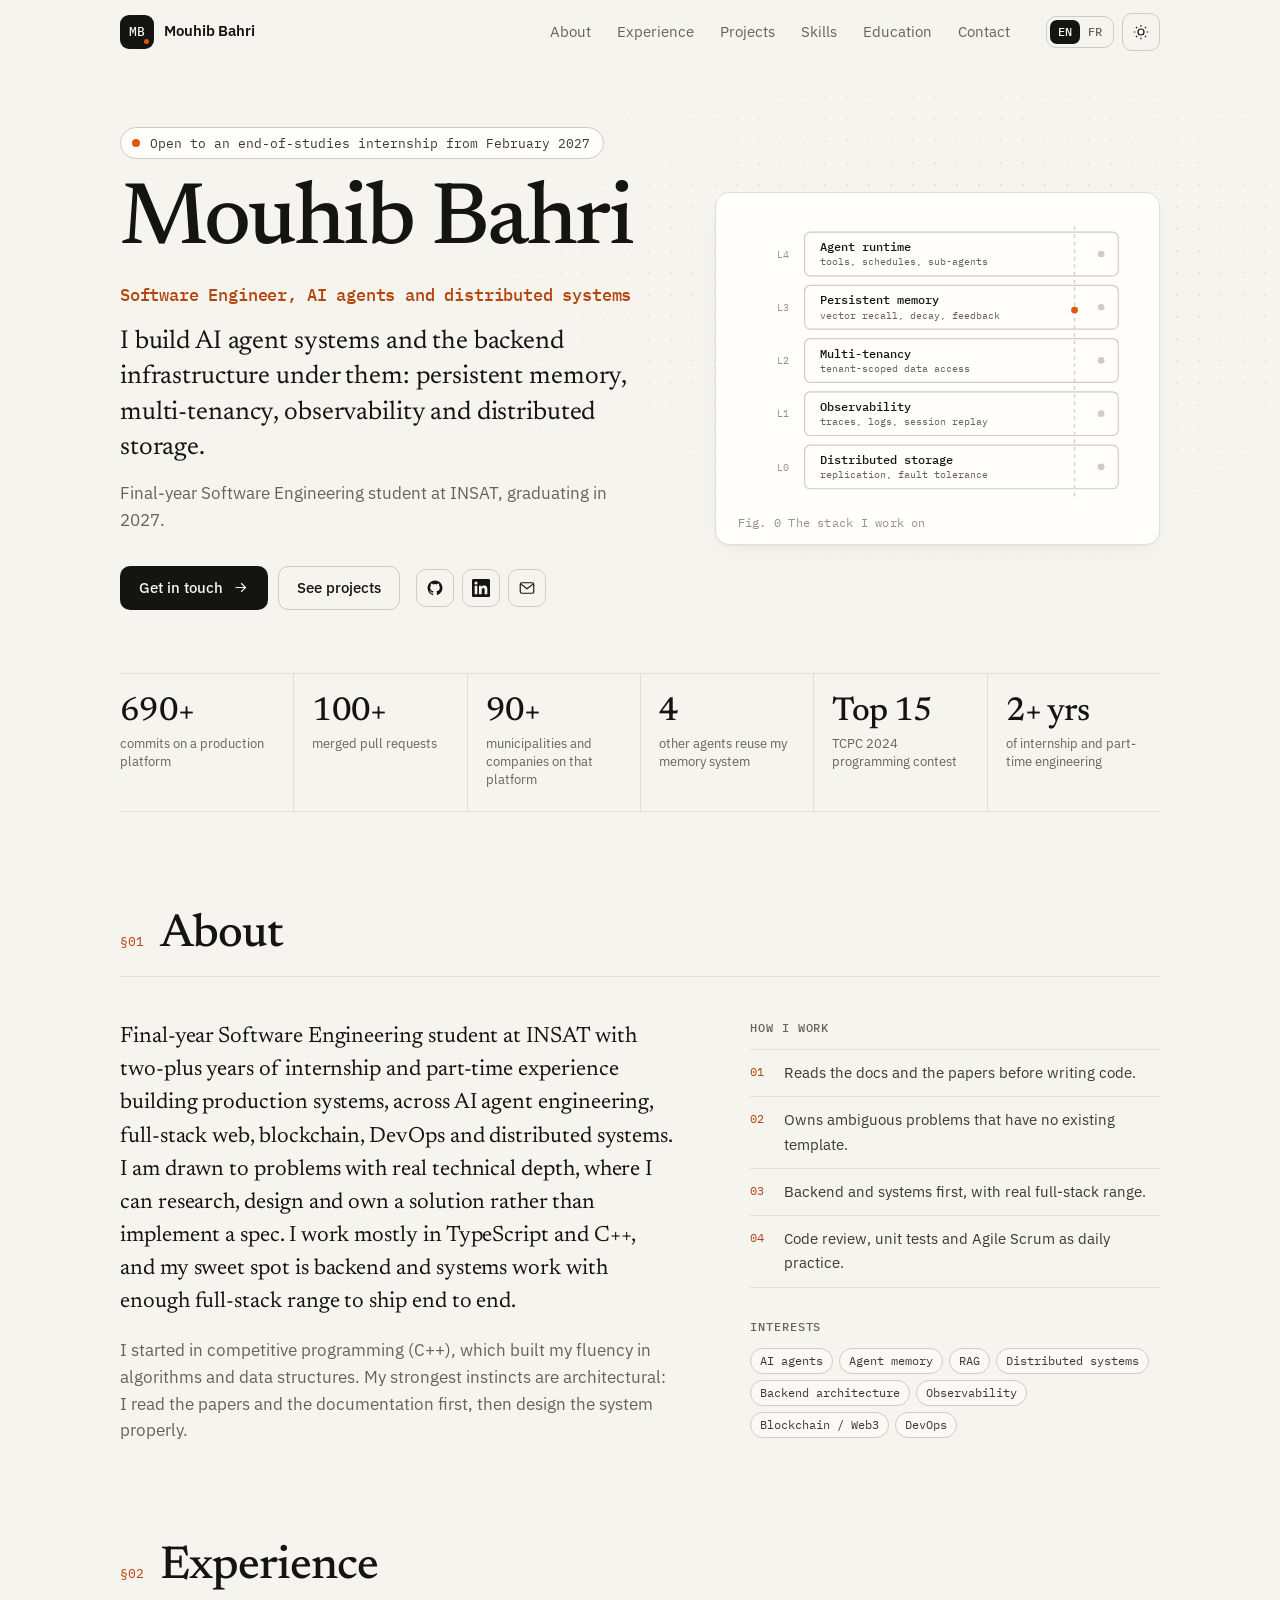
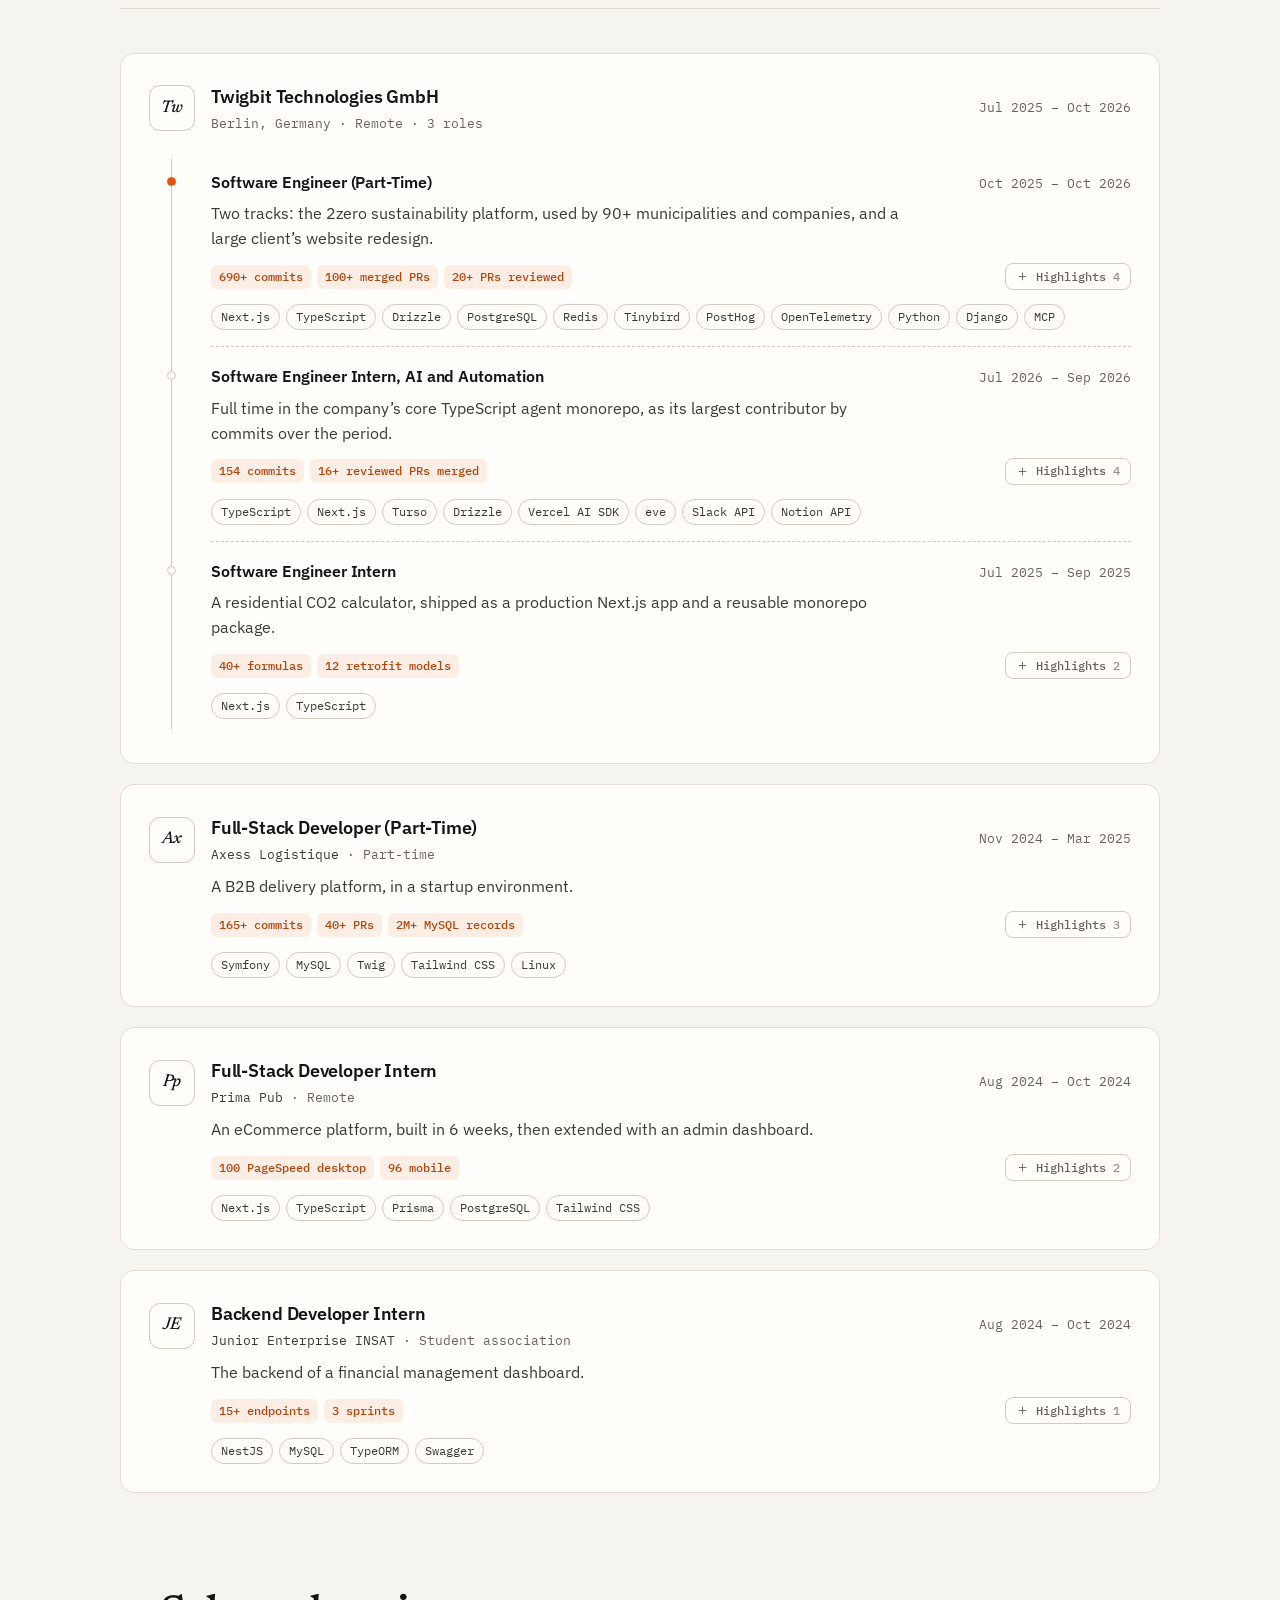
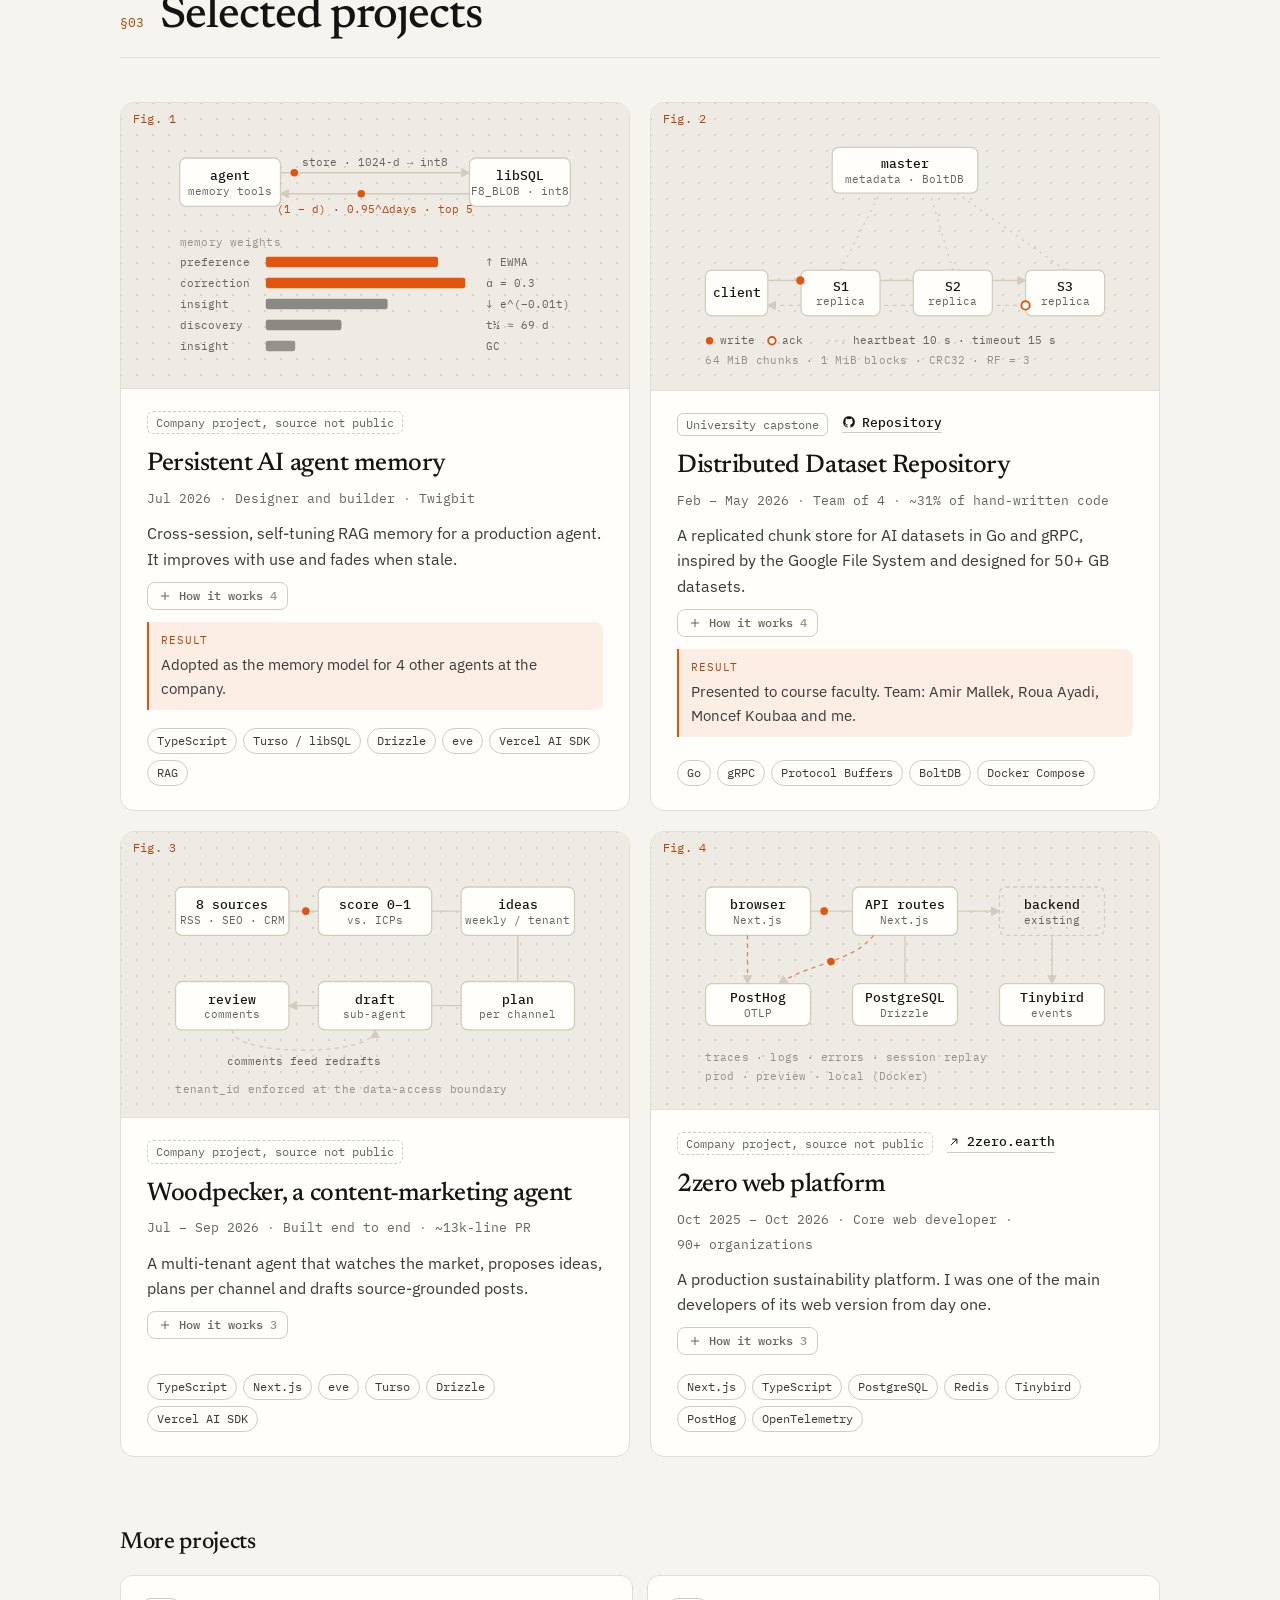
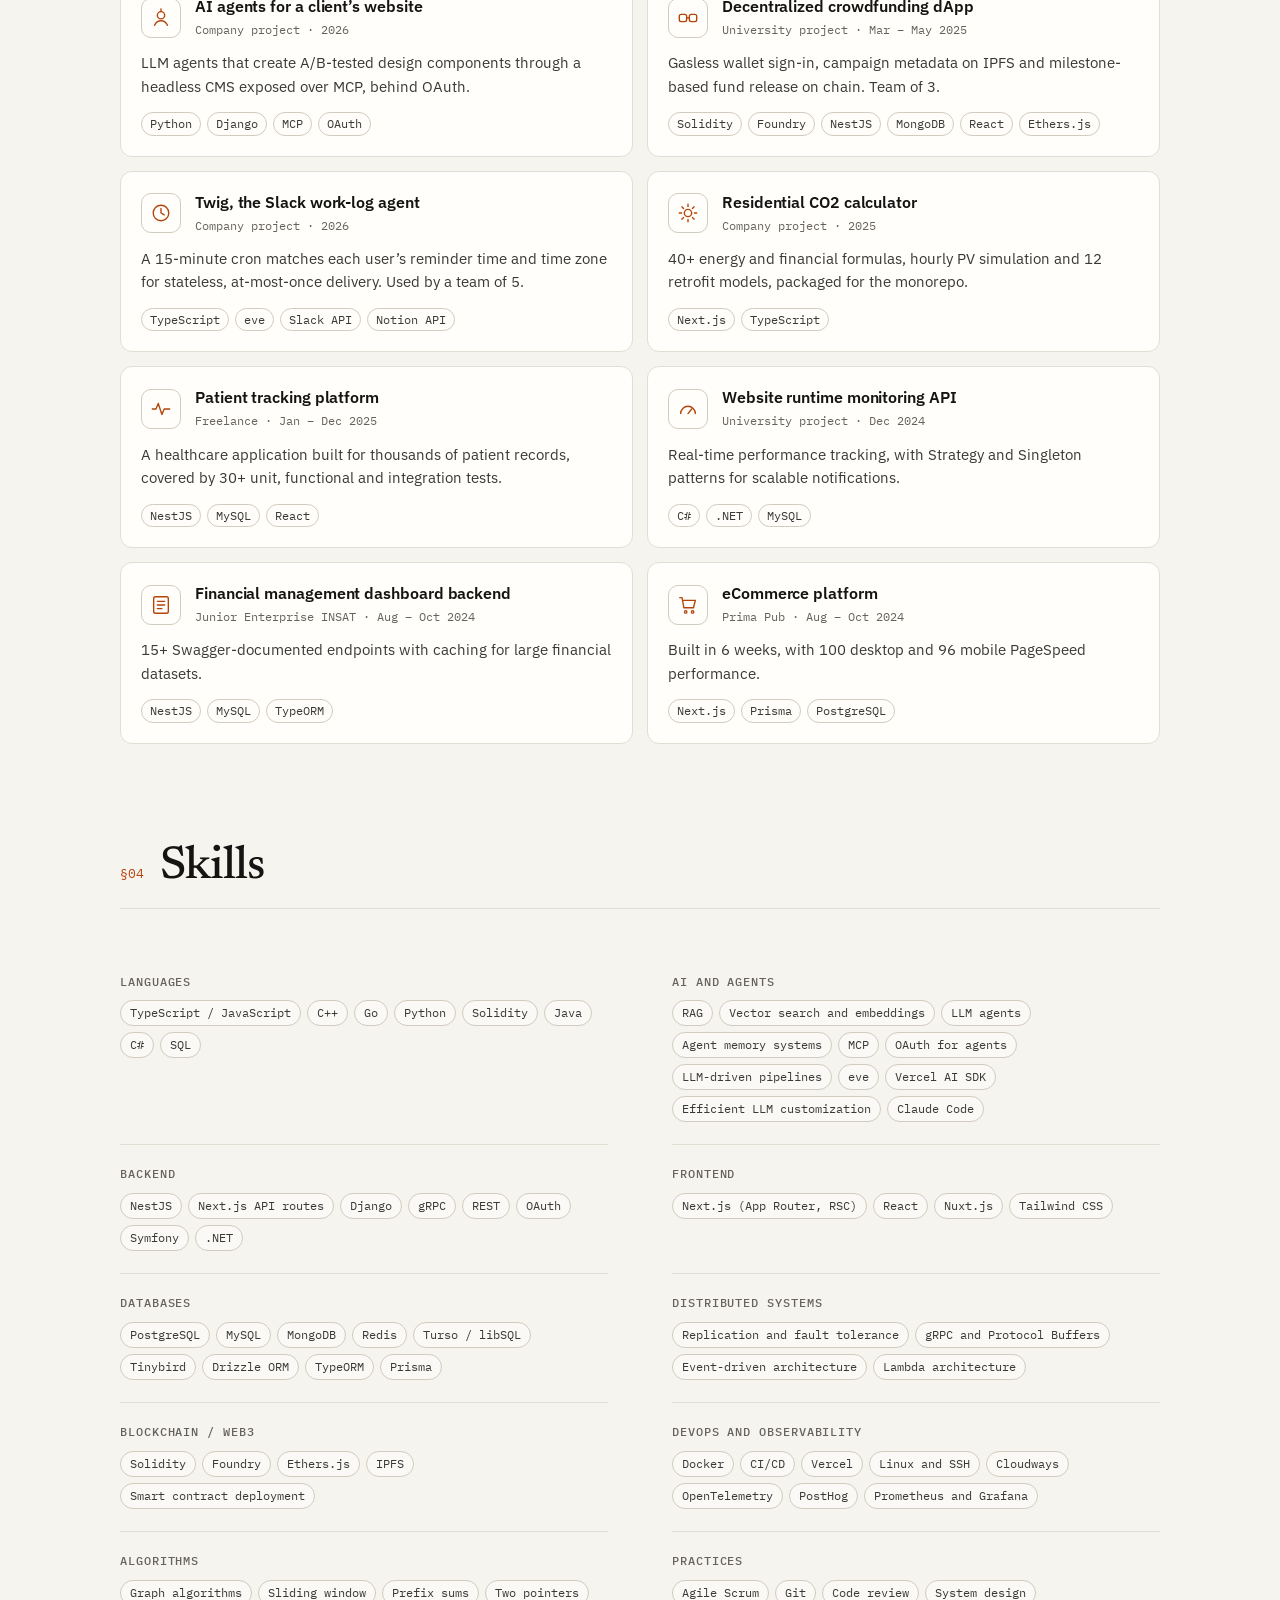
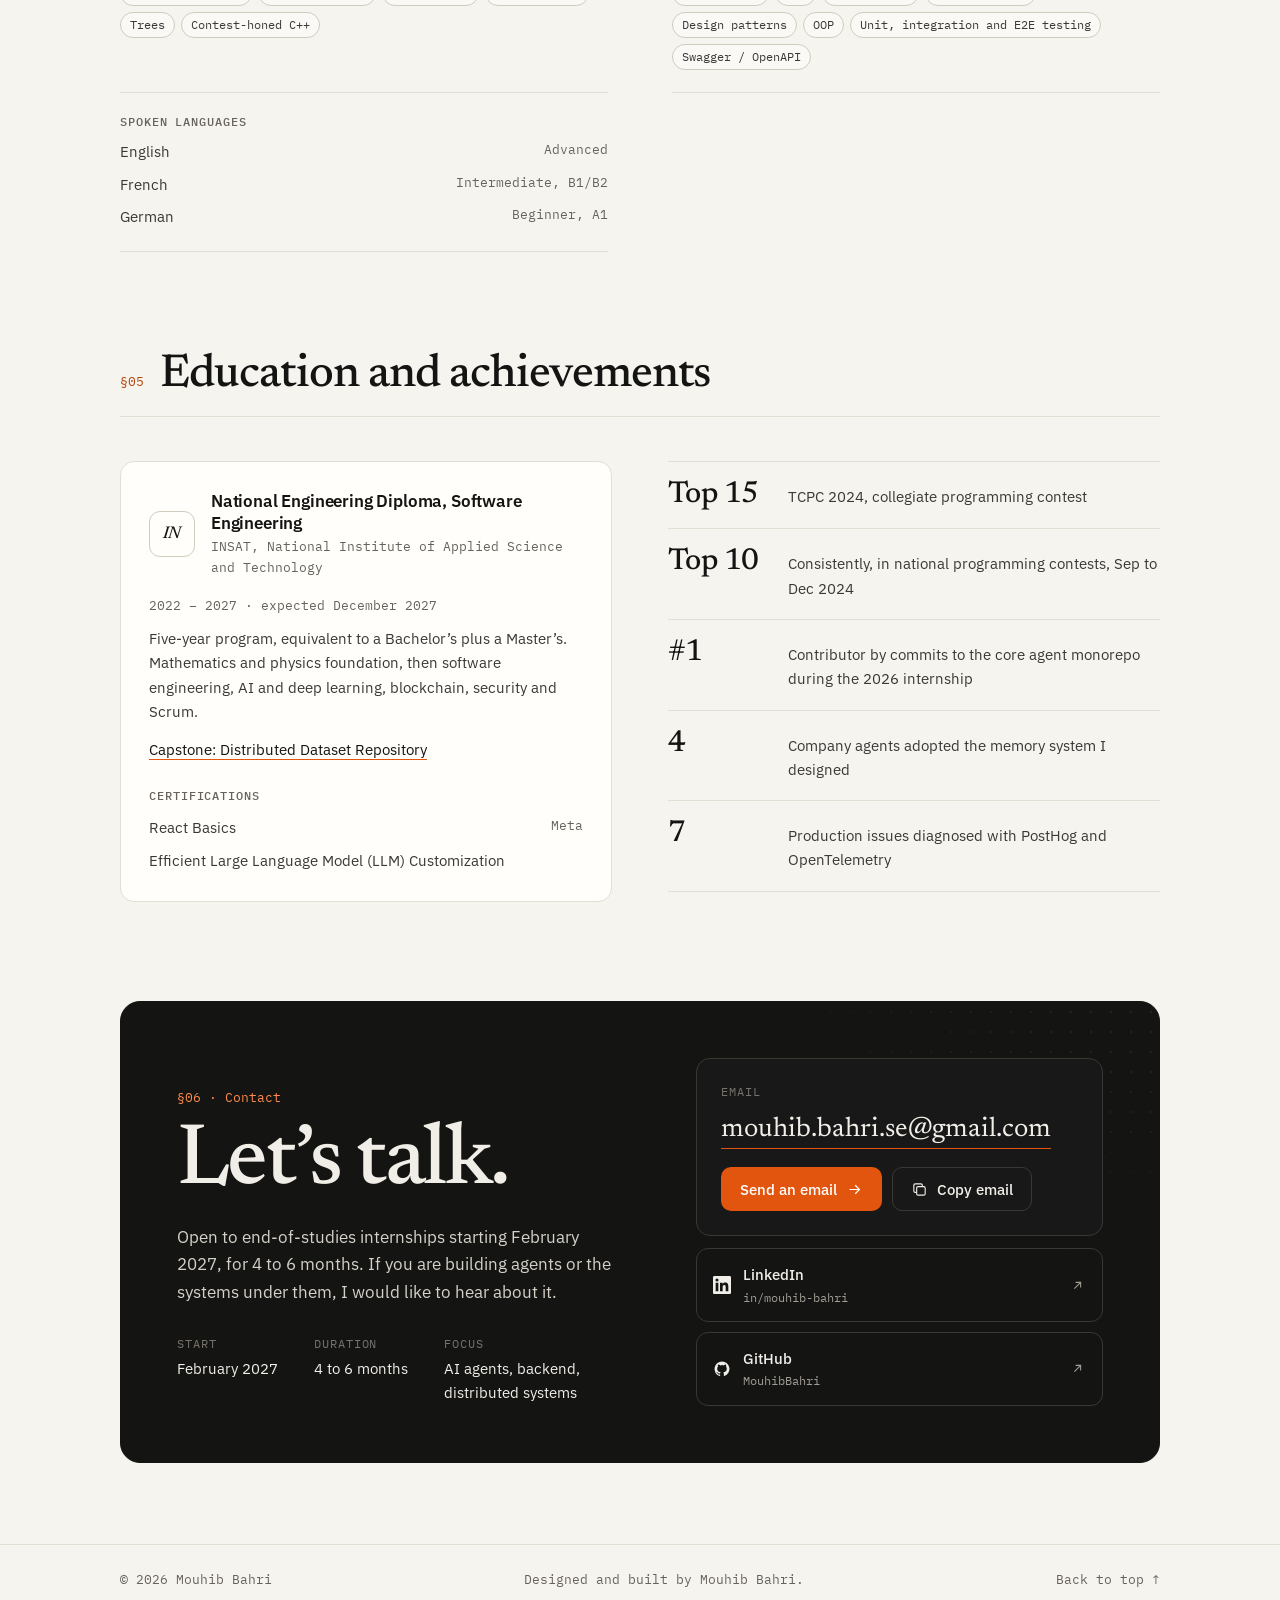
==== index.html @ bc3b1f80 "Portfolio site: EN/FR, light/dark, project figures Co-Authored-By: Claude Opus 5.5 <noreply@anthropi" ====
<!doctype html>
<html lang="en" data-theme="light">
<head>
<meta charset="utf-8">
<meta name="viewport" content="width=device-width, initial-scale=1">
<title>Mouhib Bahri | Software Engineer, AI agents and distributed systems</title>
<meta name="description" content="Software engineer building AI agent systems and the backend infrastructure under them: persistent memory, multi-tenancy, observability and distributed storage.">
<meta name="author" content="Mouhib Bahri">
<link rel="canonical" href="https://mouhibbahri.github.io/">
<link rel="alternate" hreflang="en" href="https://mouhibbahri.github.io/">
<link rel="alternate" hreflang="fr" href="https://mouhibbahri.github.io/fr/">
<link rel="alternate" hreflang="x-default" href="https://mouhibbahri.github.io/">
<meta property="og:type" content="website">
<meta property="og:title" content="Mouhib Bahri | Software Engineer, AI agents and distributed systems">
<meta property="og:description" content="Software engineer building AI agent systems and the backend infrastructure under them: persistent memory, multi-tenancy, observability and distributed storage.">
<meta property="og:url" content="https://mouhibbahri.github.io/">
<meta property="og:image" content="https://mouhibbahri.github.io/assets/img/og.png">
<meta property="og:locale" content="en_US">
<meta name="twitter:card" content="summary_large_image">
<meta name="theme-color" content="#f6f4ef" media="(prefers-color-scheme: light)">
<meta name="theme-color" content="#0e0e0d" media="(prefers-color-scheme: dark)">
<link rel="icon" href="./assets/img/favicon.svg" type="image/svg+xml">
<link rel="preload" href="./assets/fonts/newsreader-latin-wght-normal.woff2" as="font" type="font/woff2" crossorigin>
<link rel="preload" href="./assets/fonts/ibm-plex-sans-latin-wght-normal.woff2" as="font" type="font/woff2" crossorigin>
<script>
(function(){var d=document.documentElement,s=null;d.classList.add("js");try{s=localStorage.getItem("theme")}catch(e){}
d.dataset.theme=s||(matchMedia("(prefers-color-scheme: dark)").matches?"dark":"light");
var p=new URLSearchParams(location.search).get("palette");if(p)d.dataset.palette=p;
try{if(!localStorage.getItem("lang")&&/^fr\b/i.test(navigator.language||"")&&!/bot|crawl|spider/i.test(navigator.userAgent)){location.replace("fr/"+location.search+location.hash)}}catch(e){}
})();
</script>
<link rel="stylesheet" href="./assets/css/site.css">
<script type="application/ld+json">{"@context":"https://schema.org","@type":"Person","name":"Mouhib Bahri","jobTitle":"Software Engineer","url":"https://mouhibbahri.github.io/","email":"mailto:mouhib.bahri.se@gmail.com","sameAs":["https://github.com/MouhibBahri","https://www.linkedin.com/in/mouhib-bahri"],"alumniOf":{"@type":"CollegeOrUniversity","name":"INSAT"}}</script>
</head>
<body>
<a class="skip" href="#main">Skip to content</a>
<div class="progress" aria-hidden="true"><span></span></div>
<header class="top">
  <div class="wrap top-in">
    <a class="brand" href="#top" aria-label="Mouhib Bahri"><span class="brand-mark">MB</span><span class="brand-name">Mouhib Bahri</span></a>
    <nav class="nav" aria-label="Primary"><a href="#about" data-nav="about">About</a><a href="#experience" data-nav="experience">Experience</a><a href="#projects" data-nav="projects">Projects</a><a href="#skills" data-nav="skills">Skills</a><a href="#education" data-nav="education">Education</a><a href="#contact" data-nav="contact">Contact</a></nav>
    <div class="controls">
      <div class="lang" role="group" aria-label="Language">
        <a href="./" aria-current="true" data-lang="en" hreflang="en" lang="en">EN</a>
        <a href="fr/"  data-lang="fr" hreflang="fr" lang="fr">FR</a>
      </div>
      <button class="icon-btn theme" type="button" aria-label="Toggle light and dark theme"><svg viewBox="0 0 24 24" aria-hidden="true" fill="none" stroke="currentColor" stroke-width="1.6" class="i-sun"><circle cx="12" cy="12" r="4"/><path d="M12 2.5v2M12 19.5v2M2.5 12h2M19.5 12h2M5.3 5.3l1.4 1.4M17.3 17.3l1.4 1.4M5.3 18.7l1.4-1.4M17.3 6.7l1.4-1.4"/></svg><svg viewBox="0 0 24 24" aria-hidden="true" fill="none" stroke="currentColor" stroke-width="1.6" class="i-moon"><path d="M20 14.5A8 8 0 0 1 9.5 4a8 8 0 1 0 10.5 10.5z"/></svg></button>
      <button class="icon-btn menu-btn" type="button" aria-label="Menu" aria-expanded="false" aria-controls="sheet"><svg viewBox="0 0 24 24" aria-hidden="true" fill="none" stroke="currentColor" stroke-width="1.7"><path d="M4 8h16M4 16h16"/></svg></button>
    </div>
  </div>
  <nav class="sheet" id="sheet" aria-label="Mobile" hidden><a href="#about" data-nav="about"><span>01</span>About</a><a href="#experience" data-nav="experience"><span>02</span>Experience</a><a href="#projects" data-nav="projects"><span>03</span>Projects</a><a href="#skills" data-nav="skills"><span>04</span>Skills</a><a href="#education" data-nav="education"><span>05</span>Education</a><a href="#contact" data-nav="contact"><span>06</span>Contact</a></nav>
</header>
<nav class="rail" aria-label="Sections"><a href="#about" data-nav="about"><span>01</span>About</a><a href="#experience" data-nav="experience"><span>02</span>Experience</a><a href="#projects" data-nav="projects"><span>03</span>Projects</a><a href="#skills" data-nav="skills"><span>04</span>Skills</a><a href="#education" data-nav="education"><span>05</span>Education</a><a href="#contact" data-nav="contact"><span>06</span>Contact</a></nav>
<main id="main">

  <section class="hero" id="top" aria-labelledby="hero-name">
    <div class="hero-grid wrap">
      <div class="hero-copy">
        <p class="status"><span class="pulse" aria-hidden="true"></span>Open to an end-of-studies internship from February 2027</p>
        <h1 id="hero-name">Mouhib Bahri</h1>
        <p class="hero-role">Software Engineer, AI agents and distributed systems</p>
        <p class="hero-pitch">I build AI agent systems and the backend infrastructure under them: persistent memory, multi-tenancy, observability and distributed storage.</p>
        <p class="hero-sub">Final-year Software Engineering student at INSAT, graduating in 2027.</p>
        <div class="hero-actions">
          <a class="btn btn-primary" href="#contact">Get in touch<svg viewBox="0 0 24 24" aria-hidden="true" fill="none" stroke="currentColor" stroke-width="1.7"><path d="M5 12h14M13 6l6 6-6 6"/></svg></a>
          <a class="btn btn-ghost" href="#projects">See projects</a>
          <span class="hero-social">
            <a class="icon-btn" href="https://github.com/MouhibBahri" target="_blank" rel="noopener" aria-label="GitHub"><svg viewBox="0 0 24 24" aria-hidden="true"><path fill="currentColor" d="M12 2a10 10 0 0 0-3.16 19.49c.5.09.68-.22.68-.48v-1.7c-2.78.6-3.37-1.34-3.37-1.34-.46-1.16-1.11-1.47-1.11-1.47-.91-.62.07-.6.07-.6 1 .07 1.53 1.03 1.53 1.03.9 1.52 2.34 1.08 2.91.83.09-.65.35-1.09.63-1.34-2.22-.25-4.55-1.11-4.55-4.94 0-1.09.39-1.98 1.03-2.68-.1-.25-.45-1.27.1-2.65 0 0 .84-.27 2.75 1.02a9.5 9.5 0 0 1 5 0c1.91-1.29 2.75-1.02 2.75-1.02.55 1.38.2 2.4.1 2.65.64.7 1.03 1.59 1.03 2.68 0 3.84-2.34 4.68-4.57 4.93.36.31.68.92.68 1.85v2.74c0 .27.18.58.69.48A10 10 0 0 0 12 2z"/></svg></a>
            <a class="icon-btn" href="https://www.linkedin.com/in/mouhib-bahri" target="_blank" rel="noopener" aria-label="LinkedIn"><svg viewBox="0 0 24 24" aria-hidden="true"><path fill="currentColor" d="M20.45 20.45h-3.56v-5.57c0-1.33-.02-3.04-1.85-3.04-1.85 0-2.14 1.45-2.14 2.94v5.67H9.34V9h3.42v1.56h.05c.48-.9 1.64-1.85 3.37-1.85 3.6 0 4.27 2.37 4.27 5.46v6.28zM5.34 7.43a2.06 2.06 0 1 1 0-4.13 2.06 2.06 0 0 1 0 4.13zM7.12 20.45H3.56V9h3.56v11.45zM22.22 0H1.77C.79 0 0 .77 0 1.73v20.54C0 23.23.79 24 1.77 24h20.45c.98 0 1.78-.77 1.78-1.73V1.73C24 .77 23.2 0 22.22 0z"/></svg></a>
            <a class="icon-btn" href="mailto:mouhib.bahri.se@gmail.com" aria-label="Email"><svg viewBox="0 0 24 24" aria-hidden="true" fill="none" stroke="currentColor" stroke-width="1.6"><rect x="3" y="5" width="18" height="14" rx="2"/><path d="m3.5 6.5 8.5 6.5 8.5-6.5"/></svg></a>
          </span>
        </div>
      </div>
      <figure class="hero-fig fig-card">
        <svg class="fx" viewBox="0 0 420 304" role="img" aria-label="Fig. 0  The stack I work on" xmlns="http://www.w3.org/2000/svg"><defs><marker id="ah" viewBox="0 0 8 8" refX="7" refY="4" markerWidth="7" markerHeight="7" orient="auto-start-reverse"><path d="M0 0 8 4 0 8z" class="fx-arrowhead"/></marker></defs><g class="fx-layer" style="--i:0"><rect x="70" y="18" width="330" height="46" rx="6"/><text class="fx-idx" x="54" y="45" text-anchor="end">L4</text><text class="fx-label fx-left" x="86" y="38">Agent runtime</text><text class="fx-sub fx-left" x="86" y="53">tools, schedules, sub-agents</text><circle class="fx-led" cx="382" cy="41" r="3.5"/></g><g class="fx-layer" style="--i:1"><rect x="70" y="74" width="330" height="46" rx="6"/><text class="fx-idx" x="54" y="101" text-anchor="end">L3</text><text class="fx-label fx-left" x="86" y="94">Persistent memory</text><text class="fx-sub fx-left" x="86" y="109">vector recall, decay, feedback</text><circle class="fx-led" cx="382" cy="97" r="3.5"/></g><g class="fx-layer" style="--i:2"><rect x="70" y="130" width="330" height="46" rx="6"/><text class="fx-idx" x="54" y="157" text-anchor="end">L2</text><text class="fx-label fx-left" x="86" y="150">Multi-tenancy</text><text class="fx-sub fx-left" x="86" y="165">tenant-scoped data access</text><circle class="fx-led" cx="382" cy="153" r="3.5"/></g><g class="fx-layer" style="--i:3"><rect x="70" y="186" width="330" height="46" rx="6"/><text class="fx-idx" x="54" y="213" text-anchor="end">L1</text><text class="fx-label fx-left" x="86" y="206">Observability</text><text class="fx-sub fx-left" x="86" y="221">traces, logs, session replay</text><circle class="fx-led" cx="382" cy="209" r="3.5"/></g><g class="fx-layer" style="--i:4"><rect x="70" y="242" width="330" height="46" rx="6"/><text class="fx-idx" x="54" y="269" text-anchor="end">L0</text><text class="fx-label fx-left" x="86" y="262">Distributed storage</text><text class="fx-sub fx-left" x="86" y="277">replication, fault tolerance</text><circle class="fx-led" cx="382" cy="265" r="3.5"/></g><path id="hspine" d="M354 12 V 296" class="fx-wire fx-dash"/><circle r="3.6" class="fx-dot"><animateMotion dur="5s" begin="0s" repeatCount="indefinite" rotate="auto"><mpath href="#hspine"/></animateMotion></circle></svg>
        <figcaption>Fig. 0  The stack I work on</figcaption>
      </figure>
    </div>
    <div class="wrap"><dl class="stats"><div class="stat"><dt>commits on a production platform</dt><dd>690+</dd></div><div class="stat"><dt>merged pull requests</dt><dd>100+</dd></div><div class="stat"><dt>municipalities and companies on that platform</dt><dd>90+</dd></div><div class="stat"><dt>other agents reuse my memory system</dt><dd>4</dd></div><div class="stat"><dt>TCPC 2024 programming contest</dt><dd>Top 15</dd></div><div class="stat"><dt>of internship and part-time engineering</dt><dd>2+ yrs</dd></div></dl></div>
  </section>

  <section class="section" id="about" aria-labelledby="about-title">
    <div class="wrap">
      <header class="sec-head"><span class="sec-n">§01</span><h2 id="about-title">About</h2></header>
      <div class="about-grid">
        <div class="about-text reveal">
          <p class="lead">Final-year Software Engineering student at INSAT with two-plus years of internship and part-time experience building production systems, across AI agent engineering, full-stack web, blockchain, DevOps and distributed systems. I am drawn to problems with real technical depth, where I can research, design and own a solution rather than implement a spec. I work mostly in TypeScript and C++, and my sweet spot is backend and systems work with enough full-stack range to ship end to end.</p>
          <p>I started in competitive programming (C++), which built my fluency in algorithms and data structures. My strongest instincts are architectural: I read the papers and the documentation first, then design the system properly.</p>
        </div>
        <aside class="about-side reveal">
          <h3 class="mini-title">How I work</h3>
          <ol class="work-list"><li><span>01</span>Reads the docs and the papers before writing code.</li><li><span>02</span>Owns ambiguous problems that have no existing template.</li><li><span>03</span>Backend and systems first, with real full-stack range.</li><li><span>04</span>Code review, unit tests and Agile Scrum as daily practice.</li></ol>
          <h3 class="mini-title">Interests</h3>
          <ul class="tags"><li>AI agents</li><li>Agent memory</li><li>RAG</li><li>Distributed systems</li><li>Backend architecture</li><li>Observability</li><li>Blockchain / Web3</li><li>DevOps</li></ul>
        </aside>
      </div>
    </div>
  </section>

  <section class="section" id="experience" aria-labelledby="experience-title">
    <div class="wrap">
      <header class="sec-head"><span class="sec-n">§02</span><h2 id="experience-title">Experience</h2></header>
      <div class="orgs">
        <article class="org reveal">
          <header class="org-head">
            <span class="logo" aria-hidden="true">Tw</span>
            <div class="org-id">
              <h3>Twigbit Technologies GmbH</h3>
              <p class="mono">Berlin, Germany · Remote · 3 roles</p>
            </div>
            <span class="mono org-span">Jul 2025 – Oct 2026</span>
          </header>
          <ol class="roles">
            <li class="role">
              <div class="role-head"><h4>Software Engineer (Part-Time)</h4><span class="mono dates">Oct 2025 – Oct 2026</span></div>
              
      <p class="role-sum">Two tracks: the 2zero sustainability platform, used by 90+ municipalities and companies, and a large client’s website redesign.</p>
      <div class="role-row">
        <ul class="metrics"><li>690+ commits</li><li>100+ merged PRs</li><li>20+ PRs reviewed</li></ul>
        <button class="toggle" type="button" aria-expanded="false" aria-controls="hl-en-1" hidden><svg viewBox="0 0 24 24" aria-hidden="true" fill="none" stroke="currentColor" stroke-width="1.7" class="i-plus"><path d="M12 5v14M5 12h14"/></svg><span>Highlights</span><span class="count">4</span></button>
      </div>
      <ul class="points" id="hl-en-1"><li>Built 10+ pages and 50+ features of the 2zero web app, from the UI to the Next.js API routes that adapt the existing backend.</li><li>Architected the OTP authentication: access and refresh tokens, email verification, Redis-backed rate limiting.</li><li>Led the PostHog and OpenTelemetry integration, then used traces and session replay to diagnose 7 production issues.</li><li>On the redesign team, built LLM agents that let the client’s marketers create design components from a prompt, through a headless CMS exposed over MCP with OAuth.</li></ul>
      <ul class="tags"><li>Next.js</li><li>TypeScript</li><li>Drizzle</li><li>PostgreSQL</li><li>Redis</li><li>Tinybird</li><li>PostHog</li><li>OpenTelemetry</li><li>Python</li><li>Django</li><li>MCP</li></ul>
            </li>
            <li class="role">
              <div class="role-head"><h4>Software Engineer Intern, AI and Automation</h4><span class="mono dates">Jul 2026 – Sep 2026</span></div>
              
      <p class="role-sum">Full time in the company’s core TypeScript agent monorepo, as its largest contributor by commits over the period.</p>
      <div class="role-row">
        <ul class="metrics"><li>154 commits</li><li>16+ reviewed PRs merged</li></ul>
        <button class="toggle" type="button" aria-expanded="false" aria-controls="hl-en-2" hidden><svg viewBox="0 0 24 24" aria-hidden="true" fill="none" stroke="currentColor" stroke-width="1.7" class="i-plus"><path d="M12 5v14M5 12h14"/></svg><span>Highlights</span><span class="count">4</span></button>
      </div>
      <ul class="points" id="hl-en-2"><li>Designed the persistent agent memory system, later adopted by 4 other agents.</li><li>Built Woodpecker, a multi-tenant content-marketing agent, from an empty folder.</li><li>Shipped Twig, a Slack agent that collects each teammate’s daily work log into Notion.</li><li>Built shared packages: email-OTP sign-in with Argon2id, transactional email, a vector column type.</li></ul>
      <ul class="tags"><li>TypeScript</li><li>Next.js</li><li>Turso</li><li>Drizzle</li><li>Vercel AI SDK</li><li>eve</li><li>Slack API</li><li>Notion API</li></ul>
            </li>
            <li class="role">
              <div class="role-head"><h4>Software Engineer Intern</h4><span class="mono dates">Jul 2025 – Sep 2025</span></div>
              
      <p class="role-sum">A residential CO2 calculator, shipped as a production Next.js app and a reusable monorepo package.</p>
      <div class="role-row">
        <ul class="metrics"><li>40+ formulas</li><li>12 retrofit models</li></ul>
        <button class="toggle" type="button" aria-expanded="false" aria-controls="hl-en-3" hidden><svg viewBox="0 0 24 24" aria-hidden="true" fill="none" stroke="currentColor" stroke-width="1.7" class="i-plus"><path d="M12 5v14M5 12h14"/></svg><span>Highlights</span><span class="count">2</span></button>
      </div>
      <ul class="points" id="hl-en-3"><li>Researched and modeled energy and financial formulas: HVAC sizing, hourly PV simulation on PVGIS data, ROI and payback.</li><li>Built retrofit models with cost-benefit analysis and amortization schedules, from solar panels to insulation.</li></ul>
      <ul class="tags"><li>Next.js</li><li>TypeScript</li></ul>
            </li></ol>
        </article>
        <article class="org single reveal">
          <header class="org-head">
            <span class="logo" aria-hidden="true">Ax</span>
            <div class="org-id">
              <h3>Full-Stack Developer (Part-Time)</h3>
              <p class="mono"><span class="org-name">Axess Logistique</span> · Part-time</p>
            </div>
            <span class="mono org-span">Nov 2024 – Mar 2025</span>
          </header>
          <div class="single-body">
      <p class="role-sum">A B2B delivery platform, in a startup environment.</p>
      <div class="role-row">
        <ul class="metrics"><li>165+ commits</li><li>40+ PRs</li><li>2M+ MySQL records</li></ul>
        <button class="toggle" type="button" aria-expanded="false" aria-controls="hl-en-4" hidden><svg viewBox="0 0 24 24" aria-hidden="true" fill="none" stroke="currentColor" stroke-width="1.7" class="i-plus"><path d="M12 5v14M5 12h14"/></svg><span>Highlights</span><span class="count">3</span></button>
      </div>
      <ul class="points" id="hl-en-4"><li>Refactored legacy Symfony code for performance and managed the MySQL databases.</li><li>Worked directly with 10+ business users, from chefs to finance staff, on requirements and fixes.</li><li>Maintained the Cloudways servers over SSH, with a test server before every production deploy.</li></ul>
      <ul class="tags"><li>Symfony</li><li>MySQL</li><li>Twig</li><li>Tailwind CSS</li><li>Linux</li></ul></div>
        </article>
        <article class="org single reveal">
          <header class="org-head">
            <span class="logo" aria-hidden="true">Pp</span>
            <div class="org-id">
              <h3>Full-Stack Developer Intern</h3>
              <p class="mono"><span class="org-name">Prima Pub</span> · Remote</p>
            </div>
            <span class="mono org-span">Aug 2024 – Oct 2024</span>
          </header>
          <div class="single-body">
      <p class="role-sum">An eCommerce platform, built in 6 weeks, then extended with an admin dashboard.</p>
      <div class="role-row">
        <ul class="metrics"><li>100 PageSpeed desktop</li><li>96 mobile</li></ul>
        <button class="toggle" type="button" aria-expanded="false" aria-controls="hl-en-5" hidden><svg viewBox="0 0 24 24" aria-hidden="true" fill="none" stroke="currentColor" stroke-width="1.7" class="i-plus"><path d="M12 5v14M5 12h14"/></svg><span>Highlights</span><span class="count">2</span></button>
      </div>
      <ul class="points" id="hl-en-5"><li>Server-side rendering and incremental static generation for 92 SEO, 92 accessibility, 100 best practices.</li><li>NextAuth.js with JWT-based role access.</li></ul>
      <ul class="tags"><li>Next.js</li><li>TypeScript</li><li>Prisma</li><li>PostgreSQL</li><li>Tailwind CSS</li></ul></div>
        </article>
        <article class="org single reveal">
          <header class="org-head">
            <span class="logo" aria-hidden="true">JE</span>
            <div class="org-id">
              <h3>Backend Developer Intern</h3>
              <p class="mono"><span class="org-name">Junior Enterprise INSAT</span> · Student association</p>
            </div>
            <span class="mono org-span">Aug 2024 – Oct 2024</span>
          </header>
          <div class="single-body">
      <p class="role-sum">The backend of a financial management dashboard.</p>
      <div class="role-row">
        <ul class="metrics"><li>15+ endpoints</li><li>3 sprints</li></ul>
        <button class="toggle" type="button" aria-expanded="false" aria-controls="hl-en-6" hidden><svg viewBox="0 0 24 24" aria-hidden="true" fill="none" stroke="currentColor" stroke-width="1.7" class="i-plus"><path d="M12 5v14M5 12h14"/></svg><span>Highlights</span><span class="count">1</span></button>
      </div>
      <ul class="points" id="hl-en-6"><li>Designed the API with DTOs and validation, documented in Swagger, with caching for large financial datasets.</li></ul>
      <ul class="tags"><li>NestJS</li><li>MySQL</li><li>TypeORM</li><li>Swagger</li></ul></div>
        </article></div>
    </div>
  </section>

  <section class="section" id="projects" aria-labelledby="projects-title">
    <div class="wrap">
      <header class="sec-head"><span class="sec-n">§03</span><h2 id="projects-title">Selected projects</h2></header>
      <div class="cards">
    <article class="card reveal" id="p-memory">
      <figure class="card-fig">
        <svg class="fx" viewBox="0 0 400 222" role="img" aria-label="Persistent AI agent memory" xmlns="http://www.w3.org/2000/svg"><defs><marker id="ah" viewBox="0 0 8 8" refX="7" refY="4" markerWidth="7" markerHeight="7" orient="auto-start-reverse"><path d="M0 0 8 4 0 8z" class="fx-arrowhead"/></marker></defs><g class="fx-node "><rect x="14" y="20" width="96" height="46" rx="6"/><text class="fx-label" x="62" y="41" text-anchor="middle">agent</text><text class="fx-sub" x="62" y="55" text-anchor="middle">memory tools</text></g><g class="fx-node "><rect x="290" y="20" width="96" height="46" rx="6"/><text class="fx-label" x="338" y="41" text-anchor="middle">libSQL</text><text class="fx-sub" x="338" y="55" text-anchor="middle">F8_BLOB · int8</text></g><path id="mw" d="M110 34 H290" class="fx-wire" marker-end="url(#ah)"/><text class="fx-sub" x="200" y="28" text-anchor="middle">store · 1024-d → int8</text><path id="mr" d="M290 54 H110" class="fx-wire" marker-end="url(#ah)"/><text class="fx-sub fx-accent-text" x="200" y="72" text-anchor="middle">(1 − d) · 0.95^Δdays · top 5</text><circle r="3.6" class="fx-dot"><animateMotion dur="3.2s" begin="0s" repeatCount="indefinite" rotate="auto"><mpath href="#mw"/></animateMotion></circle><circle r="3.6" class="fx-dot"><animateMotion dur="3.2s" begin="-1.6s" repeatCount="indefinite" rotate="auto"><mpath href="#mr"/></animateMotion></circle><text class="fx-cap" x="14" y="104">memory weights</text><text class="fx-sub fx-left" x="14" y="123">preference</text><rect class="fx-track" x="96" y="114" width="200" height="10" rx="2"/><rect class="fx-bar fx-bar-up" x="96" y="114" width="164" height="10" rx="2"/><text class="fx-sub fx-left" x="14" y="143">correction</text><rect class="fx-track" x="96" y="134" width="200" height="10" rx="2"/><rect class="fx-bar fx-bar-up" x="96" y="134" width="190" height="10" rx="2"/><text class="fx-sub fx-left" x="14" y="163">insight</text><rect class="fx-track" x="96" y="154" width="200" height="10" rx="2"/><rect class="fx-bar fx-bar-down" x="96" y="154" width="115.99999999999999" height="10" rx="2"/><text class="fx-sub fx-left" x="14" y="183">discovery</text><rect class="fx-track" x="96" y="174" width="200" height="10" rx="2"/><rect class="fx-bar fx-bar-down" x="96" y="174" width="72" height="10" rx="2"/><text class="fx-sub fx-left" x="14" y="203">insight</text><rect class="fx-track" x="96" y="194" width="200" height="10" rx="2"/><rect class="fx-bar fx-bar-gc" x="96" y="194" width="28.000000000000004" height="10" rx="2"/><text class="fx-sub fx-left" x="306" y="123">↑ EWMA</text><text class="fx-sub fx-left" x="306" y="143">α = 0.3</text><text class="fx-sub fx-left" x="306" y="163">↓ e^(−0.01t)</text><text class="fx-sub fx-left" x="306" y="183">t½ ≈ 69 d</text><text class="fx-sub fx-left" x="306" y="203">GC</text></svg>
        <figcaption><span>Fig. 1</span></figcaption>
      </figure>
      <div class="card-body">
        <div class="card-top">
          <span class="badge">Company project, source not public</span>
          
        </div>
        <h3>Persistent AI agent memory</h3>
        <p class="meta mono">Jul 2026<span aria-hidden="true">·</span>Designer and builder<span aria-hidden="true">·</span>Twigbit</p>
        <p class="card-line">Cross-session, self-tuning RAG memory for a production agent. It improves with use and fades when stale.</p>
        <details class="more">
          <summary><svg viewBox="0 0 24 24" aria-hidden="true" fill="none" stroke="currentColor" stroke-width="1.7" class="i-plus"><path d="M12 5v14M5 12h14"/></svg><span>How it works</span><span class="count">4</span></summary>
          <ul class="points"><li>1024-d embeddings, int8-quantized into libSQL F8_BLOB columns through a custom Drizzle type.</li><li>Ranked by (1 − d) × 0.95^days, plus automatic injection of the top memories at session start.</li><li>Weights tuned by agent feedback (EWMA, α = 0.3) and a nightly decay with a ~69-day half-life.</li><li>Nightly garbage collection, and recalled memories are treated as data, never as commands.</li></ul>
        </details>
        <p class="result"><span class="mono">Result</span>Adopted as the memory model for 4 other agents at the company.</p>
        <ul class="tags"><li>TypeScript</li><li>Turso / libSQL</li><li>Drizzle</li><li>eve</li><li>Vercel AI SDK</li><li>RAG</li></ul>
      </div>
    </article>
    <article class="card reveal" id="p-ddr">
      <figure class="card-fig">
        <svg class="fx" viewBox="0 0 404 226" role="img" aria-label="Distributed Dataset Repository" xmlns="http://www.w3.org/2000/svg"><defs><marker id="ah" viewBox="0 0 8 8" refX="7" refY="4" markerWidth="7" markerHeight="7" orient="auto-start-reverse"><path d="M0 0 8 4 0 8z" class="fx-arrowhead"/></marker></defs><g class="fx-node "><rect x="132" y="10" width="140" height="44" rx="6"/><text class="fx-label" x="202" y="30" text-anchor="middle">master</text><text class="fx-sub" x="202" y="44" text-anchor="middle">metadata · BoltDB</text></g><g class="fx-node "><rect x="10" y="128" width="60" height="44" rx="6"/><text class="fx-label" x="40" y="154" text-anchor="middle">client</text></g><g class="fx-node "><rect x="102" y="128" width="76" height="44" rx="6"/><text class="fx-label" x="140" y="148" text-anchor="middle">S1</text><text class="fx-sub" x="140" y="162" text-anchor="middle">replica</text></g><g class="fx-node "><rect x="210" y="128" width="76" height="44" rx="6"/><text class="fx-label" x="248" y="148" text-anchor="middle">S2</text><text class="fx-sub" x="248" y="162" text-anchor="middle">replica</text></g><g class="fx-node fx-tail"><rect x="318" y="128" width="76" height="44" rx="6"/><text class="fx-label" x="356" y="148" text-anchor="middle">S3</text><text class="fx-sub" x="356" y="162" text-anchor="middle">replica</text></g><path id="cw" d="M70 138 H102 M178 138 H210 M286 138 H318" class="fx-wire" marker-end="url(#ah)"/><path id="ca" d="M318 162 H286 M210 162 H178 M102 162 H70" class="fx-wire fx-dash" marker-end="url(#ah)"/><path id="cwp" d="M70 138 H318" fill="none" stroke="none"/><path id="cap" d="M318 162 H70" fill="none" stroke="none"/><path d="M140 128 L178 54 M248 128 L226 54 M356 128 L252 54" class="fx-wire fx-hb"/><circle cx="14" cy="196" r="3.6" class="fx-dot"/><text class="fx-sub fx-left" x="24" y="199">write</text><circle cx="74" cy="196" r="3.6" class="fx-dot fx-ack"/><text class="fx-sub fx-left" x="84" y="199">ack</text><path d="M128 196 h18" class="fx-wire fx-hb"/><text class="fx-sub fx-left" x="152" y="199">heartbeat 10 s · timeout 15 s</text><text class="fx-cap" x="10" y="218">64 MiB chunks · 1 MiB blocks · CRC32 · RF = 3</text><circle r="4" class="fx-dot"><animateMotion dur="4.4s" repeatCount="indefinite" keyPoints="0;1;1" keyTimes="0;0.42;1" calcMode="linear"><mpath href="#cwp"/></animateMotion><animate attributeName="opacity" values="1;1;0;0" keyTimes="0;0.42;0.43;1" dur="4.4s" repeatCount="indefinite"/></circle><circle r="4" class="fx-dot fx-ack"><animateMotion dur="4.4s" repeatCount="indefinite" keyPoints="0;0;1;1" keyTimes="0;0.5;0.92;1" calcMode="linear"><mpath href="#cap"/></animateMotion><animate attributeName="opacity" values="0;0;1;1;0" keyTimes="0;0.49;0.5;0.92;0.93" dur="4.4s" repeatCount="indefinite"/></circle><text class="fx-sub fx-accent-text fx-fsync" x="356" y="190" text-anchor="middle">fsync · seal<animate attributeName="opacity" values="0;0;1;1;0;0" keyTimes="0;0.4;0.43;0.55;0.6;1" dur="4.4s" repeatCount="indefinite"/></text></svg>
        <figcaption><span>Fig. 2</span></figcaption>
      </figure>
      <div class="card-body">
        <div class="card-top">
          <span class="badge badge-open">University capstone</span>
          <a class="link" href="https://github.com/Amir-Mallek/Distributed-Dataset-Repository" target="_blank" rel="noopener"><svg viewBox="0 0 24 24" aria-hidden="true"><path fill="currentColor" d="M12 2a10 10 0 0 0-3.16 19.49c.5.09.68-.22.68-.48v-1.7c-2.78.6-3.37-1.34-3.37-1.34-.46-1.16-1.11-1.47-1.11-1.47-.91-.62.07-.6.07-.6 1 .07 1.53 1.03 1.53 1.03.9 1.52 2.34 1.08 2.91.83.09-.65.35-1.09.63-1.34-2.22-.25-4.55-1.11-4.55-4.94 0-1.09.39-1.98 1.03-2.68-.1-.25-.45-1.27.1-2.65 0 0 .84-.27 2.75 1.02a9.5 9.5 0 0 1 5 0c1.91-1.29 2.75-1.02 2.75-1.02.55 1.38.2 2.4.1 2.65.64.7 1.03 1.59 1.03 2.68 0 3.84-2.34 4.68-4.57 4.93.36.31.68.92.68 1.85v2.74c0 .27.18.58.69.48A10 10 0 0 0 12 2z"/></svg>Repository</a>
        </div>
        <h3>Distributed Dataset Repository</h3>
        <p class="meta mono">Feb – May 2026<span aria-hidden="true">·</span>Team of 4<span aria-hidden="true">·</span>~31% of hand-written code</p>
        <p class="card-line">A replicated chunk store for AI datasets in Go and gRPC, inspired by the Google File System and designed for 50+ GB datasets.</p>
        <details class="more">
          <summary><svg viewBox="0 0 24 24" aria-hidden="true" fill="none" stroke="currentColor" stroke-width="1.7" class="i-plus"><path d="M12 5v14M5 12h14"/></svg><span>How it works</span><span class="count">4</span></summary>
          <ul class="points"><li>64 MiB chunks streamed in 1 MiB CRC32-checked blocks, replication factor 3 via chain replication.</li><li>I built the master’s failure handling: heartbeats every 10 s, a 15 s timeout, automatic re-replication.</li><li>Chained acks: fsync, wait for downstream, seal, ack upstream. A client ack means every replica persisted.</li><li>A failure-injection suite kills a node and corrupts a chunk in Docker, then checks the rebuilt copy’s SHA-256.</li></ul>
        </details>
        <p class="result"><span class="mono">Result</span>Presented to course faculty. Team: Amir Mallek, Roua Ayadi, Moncef Koubaa and me.</p>
        <ul class="tags"><li>Go</li><li>gRPC</li><li>Protocol Buffers</li><li>BoltDB</li><li>Docker Compose</li></ul>
      </div>
    </article>
    <article class="card reveal" id="p-woodpecker">
      <figure class="card-fig">
        <svg class="fx" viewBox="0 0 400 222" role="img" aria-label="Woodpecker, a content-marketing agent" xmlns="http://www.w3.org/2000/svg"><defs><marker id="ah" viewBox="0 0 8 8" refX="7" refY="4" markerWidth="7" markerHeight="7" orient="auto-start-reverse"><path d="M0 0 8 4 0 8z" class="fx-arrowhead"/></marker></defs><g class="fx-node "><rect x="10" y="20" width="108" height="46" rx="6"/><text class="fx-label" x="64" y="41" text-anchor="middle">8 sources</text><text class="fx-sub" x="64" y="55" text-anchor="middle">RSS · SEO · CRM</text></g><g class="fx-node "><rect x="146" y="20" width="108" height="46" rx="6"/><text class="fx-label" x="200" y="41" text-anchor="middle">score 0–1</text><text class="fx-sub" x="200" y="55" text-anchor="middle">vs. ICPs</text></g><g class="fx-node "><rect x="282" y="20" width="108" height="46" rx="6"/><text class="fx-label" x="336" y="41" text-anchor="middle">ideas</text><text class="fx-sub" x="336" y="55" text-anchor="middle">weekly / tenant</text></g><g class="fx-node "><rect x="282" y="110" width="108" height="46" rx="6"/><text class="fx-label" x="336" y="131" text-anchor="middle">plan</text><text class="fx-sub" x="336" y="145" text-anchor="middle">per channel</text></g><g class="fx-node "><rect x="146" y="110" width="108" height="46" rx="6"/><text class="fx-label" x="200" y="131" text-anchor="middle">draft</text><text class="fx-sub" x="200" y="145" text-anchor="middle">sub-agent</text></g><g class="fx-node "><rect x="10" y="110" width="108" height="46" rx="6"/><text class="fx-label" x="64" y="131" text-anchor="middle">review</text><text class="fx-sub" x="64" y="145" text-anchor="middle">comments</text></g><path id="pp" d="M118 43 H146 M254 43 H282 M336 66 V110 M282 133 H254 M146 133 H118" class="fx-wire" marker-end="url(#ah)"/><path id="ppm" d="M118 43 H282 M336 66 V110 M282 133 H118" fill="none" stroke="none"/><path d="M64 156 C64 182 200 182 200 156" class="fx-wire fx-dash" marker-end="url(#ah)"/><text class="fx-sub" x="132" y="190" text-anchor="middle">comments feed redrafts</text><circle r="3.6" class="fx-dot"><animateMotion dur="5s" repeatCount="indefinite"><mpath href="#ppm"/></animateMotion></circle><text class="fx-cap" x="10" y="216">tenant_id enforced at the data-access boundary</text></svg>
        <figcaption><span>Fig. 3</span></figcaption>
      </figure>
      <div class="card-body">
        <div class="card-top">
          <span class="badge">Company project, source not public</span>
          
        </div>
        <h3>Woodpecker, a content-marketing agent</h3>
        <p class="meta mono">Jul – Sep 2026<span aria-hidden="true">·</span>Built end to end<span aria-hidden="true">·</span>~13k-line PR</p>
        <p class="card-line">A multi-tenant agent that watches the market, proposes ideas, plans per channel and drafts source-grounded posts.</p>
        <details class="more">
          <summary><svg viewBox="0 0 24 24" aria-hidden="true" fill="none" stroke="currentColor" stroke-width="1.7" class="i-plus"><path d="M12 5v14M5 12h14"/></svg><span>How it works</span><span class="count">3</span></summary>
          <ul class="points"><li>About 20 tools, with a nightly sweep over 8 signal sources scored 0 to 1 against each tenant’s ideal customers.</li><li>Tenancy enforced in 13 repositories at the data-access boundary, so a query cannot forget it.</li><li>A Next.js app with posts, calendar and review, plus an agent chat that survives a page refresh.</li></ul>
        </details>
        
        <ul class="tags"><li>TypeScript</li><li>Next.js</li><li>eve</li><li>Turso</li><li>Drizzle</li><li>Vercel AI SDK</li></ul>
      </div>
    </article>
    <article class="card reveal" id="p-2zero">
      <figure class="card-fig">
        <svg class="fx" viewBox="0 0 400 214" role="img" aria-label="2zero web platform" xmlns="http://www.w3.org/2000/svg"><defs><marker id="ah" viewBox="0 0 8 8" refX="7" refY="4" markerWidth="7" markerHeight="7" orient="auto-start-reverse"><path d="M0 0 8 4 0 8z" class="fx-arrowhead"/></marker></defs><g class="fx-node "><rect x="10" y="20" width="100" height="46" rx="6"/><text class="fx-label" x="60" y="41" text-anchor="middle">browser</text><text class="fx-sub" x="60" y="55" text-anchor="middle">Next.js</text></g><g class="fx-node "><rect x="150" y="20" width="100" height="46" rx="6"/><text class="fx-label" x="200" y="41" text-anchor="middle">API routes</text><text class="fx-sub" x="200" y="55" text-anchor="middle">Next.js</text></g><g class="fx-node fx-ghost"><rect x="290" y="20" width="100" height="46" rx="6"/><text class="fx-label" x="340" y="41" text-anchor="middle">backend</text><text class="fx-sub" x="340" y="55" text-anchor="middle">existing</text></g><g class="fx-node "><rect x="150" y="112" width="100" height="40" rx="6"/><text class="fx-label" x="200" y="130" text-anchor="middle">PostgreSQL</text><text class="fx-sub" x="200" y="144" text-anchor="middle">Drizzle</text></g><g class="fx-node "><rect x="290" y="112" width="100" height="40" rx="6"/><text class="fx-label" x="340" y="130" text-anchor="middle">Tinybird</text><text class="fx-sub" x="340" y="144" text-anchor="middle">events</text></g><g class="fx-node "><rect x="10" y="112" width="100" height="40" rx="6"/><text class="fx-label" x="60" y="130" text-anchor="middle">PostHog</text><text class="fx-sub" x="60" y="144" text-anchor="middle">OTLP</text></g><path id="o1" d="M110 43 H150 M250 43 H290" class="fx-wire" marker-end="url(#ah)"/><path d="M200 66 V112 M340 66 V112" class="fx-wire" marker-end="url(#ah)"/><path id="ot" d="M170 66 C150 92 110 92 80 112" class="fx-wire fx-dash fx-otel" marker-end="url(#ah)"/><path d="M50 66 V112" class="fx-wire fx-dash fx-otel" marker-end="url(#ah)"/><path id="o1m" d="M110 43 H290" fill="none" stroke="none"/><circle r="3.6" class="fx-dot"><animateMotion dur="3s" begin="0s" repeatCount="indefinite" rotate="auto"><mpath href="#o1m"/></animateMotion></circle><circle r="3.6" class="fx-dot"><animateMotion dur="3s" begin="-1.2s" repeatCount="indefinite" rotate="auto"><mpath href="#ot"/></animateMotion></circle><text class="fx-cap" x="10" y="186">traces · logs · errors · session replay</text><text class="fx-cap" x="10" y="204">prod · preview · local (Docker)</text></svg>
        <figcaption><span>Fig. 4</span></figcaption>
      </figure>
      <div class="card-body">
        <div class="card-top">
          <span class="badge">Company project, source not public</span>
          <a class="link" href="https://2zero.earth" target="_blank" rel="noopener"><svg viewBox="0 0 24 24" aria-hidden="true" fill="none" stroke="currentColor" stroke-width="1.7"><path d="M7 17 17 7M9 7h8v8"/></svg>2zero.earth</a>
        </div>
        <h3>2zero web platform</h3>
        <p class="meta mono">Oct 2025 – Oct 2026<span aria-hidden="true">·</span>Core web developer<span aria-hidden="true">·</span>90+ organizations</p>
        <p class="card-line">A production sustainability platform. I was one of the main developers of its web version from day one.</p>
        <details class="more">
          <summary><svg viewBox="0 0 24 24" aria-hidden="true" fill="none" stroke="currentColor" stroke-width="1.7" class="i-plus"><path d="M12 5v14M5 12h14"/></svg><span>How it works</span><span class="count">3</span></summary>
          <ul class="points"><li>10+ pages and 50+ features, from community moderation to a Leaflet map and leaderboards.</li><li>OTP authentication, and logs and traces sent over OTLP to PostHog, with readable production stack traces.</li><li>Date handling migrated to the Temporal API for timezone-correct countdowns and leaderboards.</li></ul>
        </details>
        
        <ul class="tags"><li>Next.js</li><li>TypeScript</li><li>PostgreSQL</li><li>Redis</li><li>Tinybird</li><li>PostHog</li><li>OpenTelemetry</li></ul>
      </div>
    </article></div>
      <h3 class="sub-title">More projects</h3>
      <ul class="minis">
      <li class="mini reveal">
        <div class="mini-head">
          <span class="logo logo-glyph" aria-hidden="true"><svg viewBox="0 0 24 24" aria-hidden="true" fill="none" stroke="currentColor" stroke-width="1.5" stroke-linecap="round" stroke-linejoin="round"><circle cx="12" cy="9" r="4"/><path d="M5 20c1.5-3.5 4-5 7-5s5.5 1.5 7 5"/><path d="M12 2v3"/></svg></span>
          <div>
            <h4>AI agents for a client’s website</h4>
            <p class="mono">Company project · 2026</p>
          </div>
        </div>
        <p class="mini-line">LLM agents that create A/B-tested design components through a headless CMS exposed over MCP, behind OAuth.</p>
        <ul class="tags"><li>Python</li><li>Django</li><li>MCP</li><li>OAuth</li></ul>
      </li>
      <li class="mini reveal">
        <div class="mini-head">
          <span class="logo logo-glyph" aria-hidden="true"><svg viewBox="0 0 24 24" aria-hidden="true" fill="none" stroke="currentColor" stroke-width="1.5" stroke-linecap="round" stroke-linejoin="round"><rect x="2.5" y="8" width="8" height="8" rx="2"/><rect x="13.5" y="8" width="8" height="8" rx="2"/><path d="M10.5 12h3"/></svg></span>
          <div>
            <h4>Decentralized crowdfunding dApp</h4>
            <p class="mono">University project · Mar – May 2025</p>
          </div>
        </div>
        <p class="mini-line">Gasless wallet sign-in, campaign metadata on IPFS and milestone-based fund release on chain. Team of 3.</p>
        <ul class="tags"><li>Solidity</li><li>Foundry</li><li>NestJS</li><li>MongoDB</li><li>React</li><li>Ethers.js</li></ul>
      </li>
      <li class="mini reveal">
        <div class="mini-head">
          <span class="logo logo-glyph" aria-hidden="true"><svg viewBox="0 0 24 24" aria-hidden="true" fill="none" stroke="currentColor" stroke-width="1.5" stroke-linecap="round" stroke-linejoin="round"><circle cx="12" cy="12" r="8.5"/><path d="M12 7v5l3.5 2"/></svg></span>
          <div>
            <h4>Twig, the Slack work-log agent</h4>
            <p class="mono">Company project · 2026</p>
          </div>
        </div>
        <p class="mini-line">A 15-minute cron matches each user’s reminder time and time zone for stateless, at-most-once delivery. Used by a team of 5.</p>
        <ul class="tags"><li>TypeScript</li><li>eve</li><li>Slack API</li><li>Notion API</li></ul>
      </li>
      <li class="mini reveal">
        <div class="mini-head">
          <span class="logo logo-glyph" aria-hidden="true"><svg viewBox="0 0 24 24" aria-hidden="true" fill="none" stroke="currentColor" stroke-width="1.5" stroke-linecap="round" stroke-linejoin="round"><circle cx="12" cy="12" r="4"/><path d="M12 2.5v2.5M12 19v2.5M2.5 12H5M19 12h2.5M5.3 5.3l1.8 1.8M16.9 16.9l1.8 1.8M5.3 18.7l1.8-1.8M16.9 7.1l1.8-1.8"/></svg></span>
          <div>
            <h4>Residential CO2 calculator</h4>
            <p class="mono">Company project · 2025</p>
          </div>
        </div>
        <p class="mini-line">40+ energy and financial formulas, hourly PV simulation and 12 retrofit models, packaged for the monorepo.</p>
        <ul class="tags"><li>Next.js</li><li>TypeScript</li></ul>
      </li>
      <li class="mini reveal">
        <div class="mini-head">
          <span class="logo logo-glyph" aria-hidden="true"><svg viewBox="0 0 24 24" aria-hidden="true" fill="none" stroke="currentColor" stroke-width="1.5" stroke-linecap="round" stroke-linejoin="round"><path d="M2.5 12h4l2.5-6 4 12 2.5-6h6"/></svg></span>
          <div>
            <h4>Patient tracking platform</h4>
            <p class="mono">Freelance · Jan – Dec 2025</p>
          </div>
        </div>
        <p class="mini-line">A healthcare application built for thousands of patient records, covered by 30+ unit, functional and integration tests.</p>
        <ul class="tags"><li>NestJS</li><li>MySQL</li><li>React</li></ul>
      </li>
      <li class="mini reveal">
        <div class="mini-head">
          <span class="logo logo-glyph" aria-hidden="true"><svg viewBox="0 0 24 24" aria-hidden="true" fill="none" stroke="currentColor" stroke-width="1.5" stroke-linecap="round" stroke-linejoin="round"><path d="M4 17a8 8 0 1 1 16 0"/><path d="M12 17l4-5"/></svg></span>
          <div>
            <h4>Website runtime monitoring API</h4>
            <p class="mono">University project · Dec 2024</p>
          </div>
        </div>
        <p class="mini-line">Real-time performance tracking, with Strategy and Singleton patterns for scalable notifications.</p>
        <ul class="tags"><li>C#</li><li>.NET</li><li>MySQL</li></ul>
      </li>
      <li class="mini reveal">
        <div class="mini-head">
          <span class="logo logo-glyph" aria-hidden="true"><svg viewBox="0 0 24 24" aria-hidden="true" fill="none" stroke="currentColor" stroke-width="1.5" stroke-linecap="round" stroke-linejoin="round"><rect x="4" y="3" width="16" height="18" rx="2"/><path d="M8 8h8M8 12h8M8 16h5"/></svg></span>
          <div>
            <h4>Financial management dashboard backend</h4>
            <p class="mono">Junior Enterprise INSAT · Aug – Oct 2024</p>
          </div>
        </div>
        <p class="mini-line">15+ Swagger-documented endpoints with caching for large financial datasets.</p>
        <ul class="tags"><li>NestJS</li><li>MySQL</li><li>TypeORM</li></ul>
      </li>
      <li class="mini reveal">
        <div class="mini-head">
          <span class="logo logo-glyph" aria-hidden="true"><svg viewBox="0 0 24 24" aria-hidden="true" fill="none" stroke="currentColor" stroke-width="1.5" stroke-linecap="round" stroke-linejoin="round"><path d="M3 4h2.5l2 11h10.5l2-8H7"/><circle cx="9.5" cy="19.5" r="1.3"/><circle cx="17" cy="19.5" r="1.3"/></svg></span>
          <div>
            <h4>eCommerce platform</h4>
            <p class="mono">Prima Pub · Aug – Oct 2024</p>
          </div>
        </div>
        <p class="mini-line">Built in 6 weeks, with 100 desktop and 96 mobile PageSpeed performance.</p>
        <ul class="tags"><li>Next.js</li><li>Prisma</li><li>PostgreSQL</li></ul>
      </li></ul>
    </div>
  </section>

  <section class="section" id="skills" aria-labelledby="skills-title">
    <div class="wrap">
      <header class="sec-head"><span class="sec-n">§04</span><h2 id="skills-title">Skills</h2></header>
      <div class="skill-grid">
        
        <div class="skill reveal">
          <h3 class="mini-title">Languages</h3>
          <ul class="tags"><li>TypeScript / JavaScript</li><li>C++</li><li>Go</li><li>Python</li><li>Solidity</li><li>Java</li><li>C#</li><li>SQL</li></ul>
        </div>
        <div class="skill reveal">
          <h3 class="mini-title">AI and agents</h3>
          <ul class="tags"><li>RAG</li><li>Vector search and embeddings</li><li>LLM agents</li><li>Agent memory systems</li><li>MCP</li><li>OAuth for agents</li><li>LLM-driven pipelines</li><li>eve</li><li>Vercel AI SDK</li><li>Efficient LLM customization</li><li>Claude Code</li></ul>
        </div>
        <div class="skill reveal">
          <h3 class="mini-title">Backend</h3>
          <ul class="tags"><li>NestJS</li><li>Next.js API routes</li><li>Django</li><li>gRPC</li><li>REST</li><li>OAuth</li><li>Symfony</li><li>.NET</li></ul>
        </div>
        <div class="skill reveal">
          <h3 class="mini-title">Frontend</h3>
          <ul class="tags"><li>Next.js (App Router, RSC)</li><li>React</li><li>Nuxt.js</li><li>Tailwind CSS</li></ul>
        </div>
        <div class="skill reveal">
          <h3 class="mini-title">Databases</h3>
          <ul class="tags"><li>PostgreSQL</li><li>MySQL</li><li>MongoDB</li><li>Redis</li><li>Turso / libSQL</li><li>Tinybird</li><li>Drizzle ORM</li><li>TypeORM</li><li>Prisma</li></ul>
        </div>
        <div class="skill reveal">
          <h3 class="mini-title">Distributed systems</h3>
          <ul class="tags"><li>Replication and fault tolerance</li><li>gRPC and Protocol Buffers</li><li>Event-driven architecture</li><li>Lambda architecture</li></ul>
        </div>
        <div class="skill reveal">
          <h3 class="mini-title">Blockchain / Web3</h3>
          <ul class="tags"><li>Solidity</li><li>Foundry</li><li>Ethers.js</li><li>IPFS</li><li>Smart contract deployment</li></ul>
        </div>
        <div class="skill reveal">
          <h3 class="mini-title">DevOps and observability</h3>
          <ul class="tags"><li>Docker</li><li>CI/CD</li><li>Vercel</li><li>Linux and SSH</li><li>Cloudways</li><li>OpenTelemetry</li><li>PostHog</li><li>Prometheus and Grafana</li></ul>
        </div>
        <div class="skill reveal">
          <h3 class="mini-title">Algorithms</h3>
          <ul class="tags"><li>Graph algorithms</li><li>Sliding window</li><li>Prefix sums</li><li>Two pointers</li><li>Trees</li><li>Contest-honed C++</li></ul>
        </div>
        <div class="skill reveal">
          <h3 class="mini-title">Practices</h3>
          <ul class="tags"><li>Agile Scrum</li><li>Git</li><li>Code review</li><li>System design</li><li>Design patterns</li><li>OOP</li><li>Unit, integration and E2E testing</li><li>Swagger / OpenAPI</li></ul>
        </div>
        <div class="skill reveal">
          <h3 class="mini-title">Spoken languages</h3>
          <ul class="spoken"><li><span>English</span><span class="mono">Advanced</span></li><li><span>French</span><span class="mono">Intermediate, B1/B2</span></li><li><span>German</span><span class="mono">Beginner, A1</span></li></ul>
        </div>
      </div>
    </div>
  </section>

  <section class="section" id="education" aria-labelledby="education-title">
    <div class="wrap">
      <header class="sec-head"><span class="sec-n">§05</span><h2 id="education-title">Education and achievements</h2></header>
      <div class="edu-grid">
        <div class="edu reveal">
          <div class="org-head">
            <span class="logo" aria-hidden="true">IN</span>
            <div class="org-id">
              <h3>National Engineering Diploma, Software Engineering</h3>
              <p class="mono">INSAT, National Institute of Applied Science and Technology</p>
            </div>
          </div>
          <p class="mono dates edu-dates">2022 – 2027 · expected December 2027</p>
          <p class="edu-line">Five-year program, equivalent to a Bachelor’s plus a Master’s. Mathematics and physics foundation, then software engineering, AI and deep learning, blockchain, security and Scrum.</p>
          <p class="edu-cap"><a href="#p-ddr">Capstone: Distributed Dataset Repository</a></p>
          <h3 class="mini-title">Certifications</h3>
          <ul class="certs"><li><span>React Basics</span><span class="mono">Meta</span></li><li><span>Efficient Large Language Model (LLM) Customization</span></li></ul>
        </div>
        <ol class="awards reveal">
          <li><span class="award-v">Top 15</span><span class="award-t">TCPC 2024, collegiate programming contest</span></li><li><span class="award-v">Top 10</span><span class="award-t">Consistently, in national programming contests, Sep to Dec 2024</span></li><li><span class="award-v">#1</span><span class="award-t">Contributor by commits to the core agent monorepo during the 2026 internship</span></li><li><span class="award-v">4</span><span class="award-t">Company agents adopted the memory system I designed</span></li><li><span class="award-v">7</span><span class="award-t">Production issues diagnosed with PostHog and OpenTelemetry</span></li>
        </ol>
      </div>
    </div>
  </section>

  <section class="section contact" id="contact" aria-labelledby="contact-title">
    <div class="wrap">
      <div class="contact-grid">
        <div>
          <p class="sec-n contact-n">§06 · Contact</p>
          <h2 class="contact-title" id="contact-title">Let’s talk.</h2>
          <p class="contact-line">Open to end-of-studies internships starting February 2027, for 4 to 6 months. If you are building agents or the systems under them, I would like to hear about it.</p>
          <dl class="facts"><div><dt class="mono">Start</dt><dd>February 2027</dd></div><div><dt class="mono">Duration</dt><dd>4 to 6 months</dd></div><div><dt class="mono">Focus</dt><dd>AI agents, backend, distributed systems</dd></div></dl>
        </div>
        <div class="contact-actions">
          <div class="email-box">
            <span class="mono email-k">Email</span>
            <a class="email" href="mailto:mouhib.bahri.se@gmail.com">mouhib.bahri.se@gmail.com</a>
            <div class="email-actions">
              <a class="btn btn-primary" href="mailto:mouhib.bahri.se@gmail.com">Send an email<svg viewBox="0 0 24 24" aria-hidden="true" fill="none" stroke="currentColor" stroke-width="1.7"><path d="M5 12h14M13 6l6 6-6 6"/></svg></a>
              <button class="btn btn-ghost copy" type="button" data-copy="mouhib.bahri.se@gmail.com" data-label="Copy email" data-done="Copied"><svg viewBox="0 0 24 24" aria-hidden="true" fill="none" stroke="currentColor" stroke-width="1.6"><rect x="8" y="8" width="12" height="12" rx="2"/><path d="M16 8V6a2 2 0 0 0-2-2H6a2 2 0 0 0-2 2v8a2 2 0 0 0 2 2h2"/></svg><span>Copy email</span></button>
            </div>
          </div>
          <div class="contact-links">
            <a class="link-card" href="https://www.linkedin.com/in/mouhib-bahri" target="_blank" rel="noopener"><svg viewBox="0 0 24 24" aria-hidden="true"><path fill="currentColor" d="M20.45 20.45h-3.56v-5.57c0-1.33-.02-3.04-1.85-3.04-1.85 0-2.14 1.45-2.14 2.94v5.67H9.34V9h3.42v1.56h.05c.48-.9 1.64-1.85 3.37-1.85 3.6 0 4.27 2.37 4.27 5.46v6.28zM5.34 7.43a2.06 2.06 0 1 1 0-4.13 2.06 2.06 0 0 1 0 4.13zM7.12 20.45H3.56V9h3.56v11.45zM22.22 0H1.77C.79 0 0 .77 0 1.73v20.54C0 23.23.79 24 1.77 24h20.45c.98 0 1.78-.77 1.78-1.73V1.73C24 .77 23.2 0 22.22 0z"/></svg><span>LinkedIn</span><span class="mono">in/mouhib-bahri</span><svg viewBox="0 0 24 24" aria-hidden="true" fill="none" stroke="currentColor" stroke-width="1.7"><path d="M7 17 17 7M9 7h8v8"/></svg></a>
            <a class="link-card" href="https://github.com/MouhibBahri" target="_blank" rel="noopener"><svg viewBox="0 0 24 24" aria-hidden="true"><path fill="currentColor" d="M12 2a10 10 0 0 0-3.16 19.49c.5.09.68-.22.68-.48v-1.7c-2.78.6-3.37-1.34-3.37-1.34-.46-1.16-1.11-1.47-1.11-1.47-.91-.62.07-.6.07-.6 1 .07 1.53 1.03 1.53 1.03.9 1.52 2.34 1.08 2.91.83.09-.65.35-1.09.63-1.34-2.22-.25-4.55-1.11-4.55-4.94 0-1.09.39-1.98 1.03-2.68-.1-.25-.45-1.27.1-2.65 0 0 .84-.27 2.75 1.02a9.5 9.5 0 0 1 5 0c1.91-1.29 2.75-1.02 2.75-1.02.55 1.38.2 2.4.1 2.65.64.7 1.03 1.59 1.03 2.68 0 3.84-2.34 4.68-4.57 4.93.36.31.68.92.68 1.85v2.74c0 .27.18.58.69.48A10 10 0 0 0 12 2z"/></svg><span>GitHub</span><span class="mono">MouhibBahri</span><svg viewBox="0 0 24 24" aria-hidden="true" fill="none" stroke="currentColor" stroke-width="1.7"><path d="M7 17 17 7M9 7h8v8"/></svg></a>
          </div>
        </div>
      </div>
    </div>
  </section>
</main>

  <footer class="foot">
    <div class="wrap foot-in">
      <span>© 2026 Mouhib Bahri</span>
      <span class="foot-mid">Designed and built by Mouhib Bahri.</span>
      <a href="#top">Back to top ↑</a>
    </div>
  </footer>
<script src="./assets/js/site.js" defer></script>
</body>
</html>
---- assets/css/site.css ----
/* ==========================================================================
   Mouhib Bahri, portfolio
   Theme tokens live at the top: swap a palette by editing one block,
   or preview the alternatives with ?palette=cobalt|forest|crimson|amber
   ========================================================================== */

@font-face { font-family: "Newsreader"; src: url("../fonts/newsreader-latin-wght-normal.woff2") format("woff2"); font-weight: 200 800; font-style: normal; font-display: swap; }
@font-face { font-family: "Newsreader"; src: url("../fonts/newsreader-latin-wght-italic.woff2") format("woff2"); font-weight: 200 800; font-style: italic; font-display: swap; }
@font-face { font-family: "IBM Plex Sans"; src: url("../fonts/ibm-plex-sans-latin-wght-normal.woff2") format("woff2"); font-weight: 100 700; font-style: normal; font-display: swap; }
@font-face { font-family: "IBM Plex Mono"; src: url("../fonts/ibm-plex-mono-latin-400-normal.woff2") format("woff2"); font-weight: 400; font-display: swap; }
@font-face { font-family: "IBM Plex Mono"; src: url("../fonts/ibm-plex-mono-latin-500-normal.woff2") format("woff2"); font-weight: 500; font-display: swap; }

:root {
  --serif: "Newsreader", "Iowan Old Style", Georgia, serif;
  --sans: "IBM Plex Sans", system-ui, -apple-system, "Segoe UI", sans-serif;
  --mono: "IBM Plex Mono", ui-monospace, "SF Mono", Menlo, monospace;
  --radius: 14px;
  --wrap: 1120px;
  --header-h: 64px;
  --ease: cubic-bezier(.2, .7, .2, 1);
}

/* ---- default palette: ink + signal orange ---- */
:root, [data-theme="light"] {
  --bg: #f6f4ef; --bg-2: #eeebe4; --surface: #fffefb;
  --ink: #141413; --ink-2: #3a3936; --muted: #67635c; --faint: #96918a;
  --line: #e3ded4; --line-2: #d2cbbf;
  --accent: #e2550e; --accent-ink: #b5440b; --accent-soft: rgba(226, 85, 14, .09);
  --on-accent: #fff; --shadow: 0 1px 2px rgba(20, 20, 19, .04), 0 8px 24px -12px rgba(20, 20, 19, .10);
  color-scheme: light;
}
[data-theme="dark"] {
  --bg: #0e0e0d; --bg-2: #141413; --surface: #171716;
  --ink: #eeebe4; --ink-2: #cdc9c0; --muted: #9b968d; --faint: #6c6861;
  --line: #262523; --line-2: #35332f;
  --accent: #ff6a1a; --accent-ink: #ff8b4c; --accent-soft: rgba(255, 106, 26, .11);
  --on-accent: #160a03; --shadow: 0 1px 2px rgba(0, 0, 0, .3), 0 12px 32px -16px rgba(0, 0, 0, .6);
  color-scheme: dark;
}

/* ---- alternative palettes (preview with ?palette=...) ---- */
[data-palette="cobalt"] { --accent: #2b59e8; --accent-ink: #1f46c4; --accent-soft: rgba(43, 89, 232, .09); }
[data-palette="cobalt"][data-theme="dark"] { --accent: #6d8bff; --accent-ink: #94aaff; --accent-soft: rgba(109, 139, 255, .12); --on-accent: #0a0f24; }
[data-palette="forest"] { --bg: #f4f5f0; --bg-2: #eaece4; --accent: #1f7a4d; --accent-ink: #186640; --accent-soft: rgba(31, 122, 77, .09); }
[data-palette="forest"][data-theme="dark"] { --bg: #0c0f0d; --bg-2: #121613; --surface: #151a16; --accent: #47c486; --accent-ink: #6fd8a2; --accent-soft: rgba(71, 196, 134, .12); --on-accent: #06140c; }
[data-palette="crimson"] { --accent: #c4283d; --accent-ink: #a51f32; --accent-soft: rgba(196, 40, 61, .08); }
[data-palette="crimson"][data-theme="dark"] { --accent: #ff5a6e; --accent-ink: #ff8292; --accent-soft: rgba(255, 90, 110, .12); --on-accent: #1a0509; }
[data-palette="amber"] { --bg: #f3f4f6; --bg-2: #e9ebef; --surface: #ffffff; --line: #dfe2e8; --line-2: #cdd2da; --accent: #b7791f; --accent-ink: #8f5d14; --accent-soft: rgba(183, 121, 31, .10); }
[data-palette="amber"][data-theme="dark"] { --bg: #0b1020; --bg-2: #10162a; --surface: #131a31; --line: #1f2742; --line-2: #2b3554; --ink: #e8ebf3; --ink-2: #c6ccdb; --muted: #8e97ad; --faint: #646d84; --accent: #f2b544; --accent-ink: #f6c66b; --accent-soft: rgba(242, 181, 68, .12); --on-accent: #1a1203; }

/* ---- base ---- */
*, *::before, *::after { box-sizing: border-box; }
[hidden] { display: none !important; }
html { -webkit-text-size-adjust: 100%; scroll-behavior: smooth; scroll-padding-top: calc(var(--header-h) + 16px); }
body {
  margin: 0; background: var(--bg); color: var(--ink-2);
  font: 400 16.5px/1.62 var(--sans); font-feature-settings: "ss02";
  -webkit-font-smoothing: antialiased; text-rendering: optimizeLegibility;
  transition: background-color .3s var(--ease), color .3s var(--ease);
}
h1, h2, h3, h4 { color: var(--ink); margin: 0; font-weight: 600; }
p { margin: 0; }
a { color: inherit; text-decoration: none; }
ul, ol { margin: 0; padding: 0; list-style: none; }
svg { display: block; }
::selection { background: var(--accent); color: var(--on-accent); }
:focus-visible { outline: 2px solid var(--accent); outline-offset: 3px; border-radius: 6px; }
.mono { font-family: var(--mono); font-size: .8rem; letter-spacing: 0; }
.wrap { width: 100%; max-width: var(--wrap); margin-inline: auto; padding-inline: clamp(20px, 5vw, 40px); }
.skip { position: absolute; left: 12px; top: -60px; z-index: 100; background: var(--ink); color: var(--bg); padding: 8px 14px; border-radius: 8px; }
.skip:focus { top: 12px; }

/* ---- header ---- */
.progress { position: fixed; inset: 0 0 auto 0; height: 2px; z-index: 60; pointer-events: none; }
.progress span { display: block; height: 100%; width: 100%; background: var(--accent); transform-origin: 0 50%; transform: scaleX(var(--p, 0)); }
.top {
  position: sticky; top: 0; z-index: 50; height: var(--header-h);
  background: color-mix(in srgb, var(--bg) 82%, transparent);
  backdrop-filter: saturate(140%) blur(12px); -webkit-backdrop-filter: saturate(140%) blur(12px);
  border-bottom: 1px solid transparent; transition: border-color .25s;
}
.top.scrolled { border-bottom-color: var(--line); }
.top-in { height: 100%; display: flex; align-items: center; gap: 24px; }
.brand { display: flex; align-items: center; gap: 10px; color: var(--ink); font-weight: 600; }
.brand-mark {
  display: grid; place-items: center; width: 34px; height: 34px; border-radius: 9px;
  background: var(--ink); color: var(--bg); font: 500 13px/1 var(--mono); letter-spacing: .02em;
  position: relative;
}
.brand-mark::after { content: ""; position: absolute; right: 5px; bottom: 5px; width: 5px; height: 5px; border-radius: 50%; background: var(--accent); }
.brand-name { font-size: 15px; letter-spacing: -.005em; }
.nav { display: flex; gap: 2px; margin-left: auto; }
.nav a { padding: 7px 12px; border-radius: 8px; font-size: 14.5px; color: var(--muted); transition: color .2s, background-color .2s; }
.nav a:hover { color: var(--ink); background: var(--bg-2); }
.nav a.active { color: var(--ink); }
.nav a.active::after { content: ""; display: block; height: 1.5px; margin-top: 3px; background: var(--accent); border-radius: 2px; }
.controls { display: flex; align-items: center; gap: 8px; }
.lang { display: flex; padding: 3px; border: 1px solid var(--line-2); border-radius: 10px; font: 500 12px/1 var(--mono); }
.lang a { padding: 6px 8px; border-radius: 7px; color: var(--muted); transition: color .2s, background-color .2s; }
.lang a[aria-current] { background: var(--ink); color: var(--bg); }
.lang a:not([aria-current]):hover { color: var(--ink); }
.icon-btn {
  display: inline-grid; place-items: center; width: 38px; height: 38px; border-radius: 10px;
  border: 1px solid var(--line-2); background: transparent; color: var(--ink); cursor: pointer;
  transition: border-color .2s, background-color .2s, color .2s;
}
.icon-btn:hover { border-color: var(--ink); }
.icon-btn svg { width: 18px; height: 18px; }
[data-theme="light"] .i-moon, [data-theme="dark"] .i-sun { display: none; }
.menu-btn { display: none; }
.sheet { display: none; }

/* side index on very wide screens */
.rail { position: fixed; left: max(18px, calc((100vw - var(--wrap)) / 2 - 170px)); top: 50%; transform: translateY(-50%); z-index: 40; display: none; flex-direction: column; gap: 2px; }
.rail a { display: flex; gap: 10px; align-items: baseline; padding: 4px 0; font: 400 12px/1.2 var(--mono); color: var(--faint); transition: color .2s; }
.rail a span { color: var(--faint); width: 18px; }
.rail a:hover { color: var(--ink); }
.rail a.active { color: var(--ink); }
.rail a.active span { color: var(--accent); }
@media (min-width: 1480px) { .rail { display: flex; } }

/* ---- buttons ---- */
.btn {
  display: inline-flex; align-items: center; gap: 9px; height: 44px; padding: 0 18px;
  border-radius: 10px; font: 500 15px/1 var(--sans); cursor: pointer; border: 1px solid transparent;
  transition: background-color .2s, color .2s, border-color .2s, transform .2s var(--ease);
}
.btn svg { width: 17px; height: 17px; }
.btn-primary { background: var(--ink); color: var(--bg); }
.btn-primary:hover { background: var(--accent); color: var(--on-accent); }
.btn-primary:hover svg { transform: translateX(2px); }
.btn-primary svg { transition: transform .2s var(--ease); }
.btn-ghost { border-color: var(--line-2); color: var(--ink); background: transparent; }
.btn-ghost:hover { border-color: var(--ink); }

/* ---- hero ---- */
.hero { position: relative; padding: clamp(40px, 7vh, 88px) 0 0; overflow: hidden; }
.hero::before {
  content: ""; position: absolute; inset: 0; z-index: -1; pointer-events: none;
  background-image: radial-gradient(var(--line-2) 1px, transparent 1.2px);
  background-size: 22px 22px; opacity: .55;
  -webkit-mask-image: radial-gradient(ellipse 70% 60% at 75% 30%, #000 10%, transparent 70%);
          mask-image: radial-gradient(ellipse 70% 60% at 75% 30%, #000 10%, transparent 70%);
}
.hero-grid { display: grid; grid-template-columns: 1.08fr .92fr; gap: clamp(32px, 6vw, 72px); align-items: center; }
.status {
  display: inline-flex; align-items: center; gap: 10px; padding: 7px 13px 7px 11px;
  border: 1px solid var(--line-2); border-radius: 999px; background: var(--surface);
  font: 400 12.5px/1.3 var(--mono); color: var(--ink-2);
}
.pulse { position: relative; width: 8px; height: 8px; border-radius: 50%; background: var(--accent); flex: none; }
.pulse::after { content: ""; position: absolute; inset: -4px; border-radius: 50%; border: 1.5px solid var(--accent); opacity: 0; animation: ping 2.4s var(--ease) infinite; }
@keyframes ping { 0% { transform: scale(.5); opacity: .8; } 80%, 100% { transform: scale(1.4); opacity: 0; } }
h1 {
  margin-top: 22px; font: 500 clamp(3.1rem, 7vw, 5.5rem)/.95 var(--serif);
  letter-spacing: -.028em; color: var(--ink);
}
.hero-role { margin-top: 18px; font: 500 clamp(.95rem, 1.45vw, 1.05rem)/1.45 var(--mono); color: var(--accent-ink); letter-spacing: -.01em; }
.hero-pitch { margin-top: 18px; max-width: 34ch; font: 400 clamp(1.3rem, 2.2vw, 1.62rem)/1.36 var(--serif); color: var(--ink); letter-spacing: -.005em; }
.hero-sub { margin-top: 14px; color: var(--muted); }
.hero-actions { display: flex; flex-wrap: wrap; align-items: center; gap: 10px; margin-top: 32px; }
.hero-social { display: inline-flex; gap: 8px; margin-left: 6px; }
.fig-card { margin: 0; padding: 22px 22px 14px; background: var(--surface); border: 1px solid var(--line); border-radius: var(--radius); box-shadow: var(--shadow); }
.fig-card figcaption, .card-fig figcaption { font: 400 11.5px/1.2 var(--mono); color: var(--faint); margin-top: 12px; letter-spacing: .02em; }
.stats {
  display: grid; grid-template-columns: repeat(6, 1fr); margin: clamp(44px, 7vh, 72px) 0 0;
  border-top: 1px solid var(--line); border-bottom: 1px solid var(--line);
}
.stat { display: flex; flex-direction: column-reverse; justify-content: flex-end; gap: 6px; padding: 22px 18px 22px; border-left: 1px solid var(--line); }
.stat:first-child { border-left: 0; padding-left: 0; }
.stat dd { margin: 0; font: 500 clamp(1.7rem, 2.6vw, 2.2rem)/1 var(--serif); color: var(--ink); letter-spacing: -.02em; }
.stat dt { font-size: 13px; line-height: 1.4; color: var(--muted); }

/* ---- sections ---- */
.section { padding: clamp(72px, 11vh, 128px) 0 0; }
.sec-head { display: flex; align-items: baseline; gap: 16px; margin-bottom: clamp(28px, 4vw, 44px); padding-bottom: 16px; border-bottom: 1px solid var(--line); }
.sec-n { font: 400 13px/1 var(--mono); color: var(--accent-ink); }
.sec-head h2 { font: 500 clamp(2rem, 4.2vw, 2.9rem)/1.05 var(--serif); letter-spacing: -.022em; }
.mini-title { font: 500 11.5px/1.2 var(--mono); text-transform: uppercase; letter-spacing: .08em; color: var(--muted); margin-bottom: 14px; }
.sub-title { font: 500 1.45rem/1.2 var(--serif); letter-spacing: -.015em; margin: clamp(48px, 7vw, 72px) 0 18px; }

.tags { display: flex; flex-wrap: wrap; gap: 6px; }
.tags li { font: 400 12px/1 var(--mono); padding: 6px 9px; border: 1px solid var(--line-2); border-radius: 999px; color: var(--ink-2); background: color-mix(in srgb, var(--surface) 60%, transparent); }

/* ---- about ---- */
.about-grid { display: grid; grid-template-columns: 1.35fr 1fr; gap: clamp(32px, 6vw, 80px); }
.about-text p + p { margin-top: 18px; }
.lead { font: 400 clamp(1.18rem, 1.9vw, 1.38rem)/1.5 var(--serif); color: var(--ink); letter-spacing: -.003em; }
.about-text p:not(.lead) { color: var(--muted); }
.work-list { margin-bottom: 32px; border-top: 1px solid var(--line); }
.work-list li { display: grid; grid-template-columns: 34px 1fr; padding: 11px 0; border-bottom: 1px solid var(--line); font-size: 15px; }
.work-list span { font: 400 12px/1.9 var(--mono); color: var(--accent-ink); }

/* ---- logos ---- */
.logo {
  flex: none; display: grid; place-items: center; width: 46px; height: 46px; border-radius: 11px;
  background: var(--surface); border: 1px solid var(--line-2); color: var(--ink);
  font: italic 500 17px/1 var(--serif); letter-spacing: -.02em;
}
.logo img { width: 100%; height: 100%; object-fit: contain; border-radius: inherit; }
.logo-glyph { color: var(--accent-ink); }
.logo-glyph svg { width: 22px; height: 22px; }

/* ---- experience ---- */
.orgs { display: grid; gap: 20px; }
.org { background: var(--surface); border: 1px solid var(--line); border-radius: var(--radius); padding: clamp(20px, 3vw, 28px); }
.org-head { display: flex; align-items: center; gap: 16px; }
.org-id { min-width: 0; }
.org-id h3 { font-size: 1.12rem; letter-spacing: -.01em; }
.org-id p { color: var(--muted); margin-top: 3px; }
.org-span { margin-left: auto; color: var(--muted); white-space: nowrap; }
.roles { margin-top: 18px; position: relative; padding-left: 62px; }
.roles::before { content: ""; position: absolute; left: 22px; top: 6px; bottom: 6px; width: 1px; background: var(--line-2); }
.role { position: relative; padding: 16px 0; }
.role + .role { border-top: 1px dashed var(--line-2); }
.role::before { content: ""; position: absolute; left: -44px; top: 24px; width: 9px; height: 9px; border-radius: 50%; background: var(--surface); border: 1.5px solid var(--line-2); }
.role:first-child::before { border-color: var(--accent); background: var(--accent); }
.role-head { display: flex; justify-content: space-between; align-items: baseline; gap: 16px; }
.role-head h4 { font-size: 1.02rem; letter-spacing: -.005em; }
.dates { color: var(--muted); white-space: nowrap; }
.role-sum { margin-top: 6px; color: var(--ink-2); font-size: 15.5px; max-width: 70ch; }
.metrics { display: flex; flex-wrap: wrap; gap: 6px; margin-top: 12px; }
.metrics li { font: 500 12px/1 var(--mono); padding: 6px 8px; border-radius: 6px; background: var(--accent-soft); color: var(--accent-ink); }
.role .tags { margin-top: 12px; }

details.more { margin-top: 10px; }
details.more summary {
  display: inline-flex; align-items: center; gap: 7px; cursor: pointer; list-style: none;
  font: 500 12px/1 var(--mono); color: var(--muted); padding: 6px 10px; border: 1px solid var(--line-2); border-radius: 8px;
  user-select: none; transition: color .2s, border-color .2s;
}
details.more summary:hover { border-color: var(--ink); }
details.more[open] .points { margin-top: 12px; }
details.more summary::-webkit-details-marker { display: none; }
details.more summary:hover { color: var(--ink); }
details.more summary svg { width: 14px; height: 14px; transition: transform .25s var(--ease); }
details.more[open] summary svg { transform: rotate(45deg); }
details.more .count { color: var(--faint); }
.points { margin: 6px 0 4px; display: grid; gap: 7px; }
.points li { position: relative; padding-left: 18px; font-size: 15px; color: var(--ink-2); max-width: 72ch; }
.points li::before { content: ""; position: absolute; left: 2px; top: .7em; width: 7px; height: 2px; border-radius: 1px; background: var(--accent); }

/* ---- projects ---- */
.cards { display: grid; grid-template-columns: repeat(2, 1fr); gap: 20px; }
.card { display: flex; flex-direction: column; background: var(--surface); border: 1px solid var(--line); border-radius: var(--radius); overflow: hidden; transition: border-color .25s, transform .35s var(--ease), box-shadow .35s var(--ease); }
.card:hover { border-color: var(--line-2); box-shadow: var(--shadow); }
.card-fig {
  position: relative; margin: 0; padding: 34px 22px 18px; border-bottom: 1px solid var(--line);
  background-color: var(--bg-2);
  background-image: radial-gradient(color-mix(in srgb, var(--line-2) 80%, transparent) 1px, transparent 1.3px);
  background-size: 16px 16px; background-position: 8px 8px;
}
.card-fig figcaption { position: absolute; top: 0; left: 0; margin: 0; padding: 9px 12px; }
.card-fig figcaption span { color: var(--accent-ink); }
.card-fig .fx { max-width: 420px; margin-inline: auto; }
.card-body { padding: 22px clamp(20px, 2.6vw, 26px) 24px; display: flex; flex-direction: column; flex: 1; }
.card-top { display: flex; align-items: center; flex-wrap: wrap; gap: 6px 14px; }
.badge { font: 400 11.5px/1 var(--mono); color: var(--muted); padding: 5px 8px; border: 1px dashed var(--line-2); border-radius: 6px; }
.badge-open { border-style: solid; }
.link { display: inline-flex; align-items: center; gap: 6px; font: 500 12.5px/1 var(--mono); color: var(--ink); border-bottom: 1px solid var(--line-2); padding-bottom: 3px; transition: border-color .2s, color .2s; }
.link:hover { color: var(--accent-ink); border-color: var(--accent); }
.link svg { width: 14px; height: 14px; }
.card h3 { margin-top: 16px; font: 500 1.6rem/1.15 var(--serif); letter-spacing: -.018em; }
.meta { margin-top: 9px; color: var(--muted); display: flex; flex-wrap: wrap; gap: 4px 8px; }
.meta span { color: var(--faint); }
.card-line { margin-top: 12px; font-size: 15.5px; }
.result { margin-top: 12px; font-size: 14.5px; color: var(--ink-2); padding: 10px 12px; border-left: 2px solid var(--accent); background: var(--accent-soft); border-radius: 0 8px 8px 0; }
.result .mono { display: block; font-size: 11px; text-transform: uppercase; letter-spacing: .08em; color: var(--accent-ink); margin-bottom: 3px; }
.card .tags { margin-top: auto; padding-top: 18px; }


.role-row { display: flex; align-items: center; flex-wrap: wrap; gap: 8px 12px; margin-top: 12px; }
.role-row .metrics { margin-top: 0; }
.toggle {
  display: inline-flex; align-items: center; gap: 7px; margin-left: auto; padding: 6px 10px; border-radius: 8px;
  border: 1px solid var(--line-2); background: transparent; cursor: pointer;
  font: 500 12px/1 var(--mono); color: var(--muted); transition: color .2s, border-color .2s;
}
.toggle:hover { color: var(--ink); border-color: var(--ink); }
.toggle svg { width: 13px; height: 13px; transition: transform .25s var(--ease); }
.toggle[aria-expanded="true"] svg { transform: rotate(45deg); }
.toggle .count { color: var(--faint); }
.role .points, .single-body .points { margin-top: 14px; }
.org.single .single-body { padding-left: 62px; margin-top: 8px; }
.org.single .role-sum { margin-top: 0; }
.org.single .tags, .role .tags { margin-top: 14px; }
.org-name { color: var(--ink-2); }

.minis { display: grid; grid-template-columns: repeat(2, 1fr); gap: 14px; }
.mini { display: flex; flex-direction: column; padding: 20px; background: var(--surface); border: 1px solid var(--line); border-radius: 12px; transition: border-color .25s; }
.mini:hover { border-color: var(--line-2); }
.mini-head { display: flex; gap: 14px; align-items: center; }
.mini-head h4 { font-size: 1rem; letter-spacing: -.005em; line-height: 1.3; }
.mini-head .mono { color: var(--muted); margin-top: 3px; font-size: 12px; }
.mini .logo { width: 40px; height: 40px; border-radius: 10px; }
.mini-line { margin-top: 12px; font-size: 14.5px; color: var(--ink-2); }
.mini .tags { margin-top: auto; padding-top: 14px; }
.mini .tags li { font-size: 11.5px; padding: 5px 8px; }

/* ---- skills ---- */
.skill-grid { display: grid; grid-template-columns: repeat(2, 1fr); gap: 0 clamp(32px, 5vw, 64px); }
.skill { padding: 22px 0; border-bottom: 1px solid var(--line); }
.skill .mini-title { margin-bottom: 12px; }
.spoken { display: grid; gap: 8px; }
.spoken li { display: flex; justify-content: space-between; gap: 12px; font-size: 15px; }
.spoken .mono { color: var(--muted); }

/* ---- education + awards ---- */
.edu-grid { display: grid; grid-template-columns: 1fr 1fr; gap: clamp(24px, 5vw, 56px); align-items: start; }
.edu { background: var(--surface); border: 1px solid var(--line); border-radius: var(--radius); padding: clamp(20px, 3vw, 28px); }
.edu .org-id h3 { font-size: 1.06rem; line-height: 1.3; }
.edu-dates { margin-top: 18px; }
.edu-line { margin-top: 10px; font-size: 15px; }
.edu-cap { margin: 14px 0 26px; font-size: 15px; }
.edu-cap a { border-bottom: 1px solid var(--accent); color: var(--ink); }
.edu-cap a:hover { color: var(--accent-ink); }
.certs { display: grid; gap: 8px; }
.certs li { display: flex; justify-content: space-between; gap: 12px; font-size: 15px; }
.certs .mono { color: var(--muted); }
.awards { border-top: 1px solid var(--line); }
.awards li { display: grid; grid-template-columns: 104px 1fr; gap: 16px; align-items: baseline; padding: 18px 0; border-bottom: 1px solid var(--line); }
.award-v { font: 500 1.9rem/1 var(--serif); color: var(--ink); letter-spacing: -.02em; }
.award-t { font-size: 15px; }

/* ---- contact ---- */
.contact { padding-bottom: clamp(56px, 9vh, 96px); }
.contact-grid {
  display: grid; grid-template-columns: 1.1fr 1fr; gap: clamp(32px, 6vw, 72px); align-items: end;
  padding: clamp(28px, 5vw, 56px); border-radius: 20px; border: 1px solid var(--line); background: var(--surface);
  position: relative; overflow: hidden;
}
[data-theme="light"] .contact-grid { background: #141413; border-color: #141413; --ink: #f1eee8; --ink-2: #d5d1c9; --muted: #a29d94; --faint: #77736c; --line: #2a2926; --line-2: #3a3834; --surface: #1b1b1a; --bg: #141413; --accent-ink: #ff8b4c; color: var(--ink-2); }
.contact-grid::before {
  content: ""; position: absolute; inset: 0; pointer-events: none; opacity: .5;
  background-image: radial-gradient(var(--line-2) 1px, transparent 1.2px); background-size: 20px 20px;
  -webkit-mask-image: radial-gradient(ellipse 60% 80% at 100% 0%, #000, transparent 70%); mask-image: radial-gradient(ellipse 60% 80% at 100% 0%, #000, transparent 70%);
}
.contact-grid > * { position: relative; }
.contact-n { margin-bottom: 18px; }
.contact-title { font: 500 clamp(3rem, 7.4vw, 5.4rem)/.95 var(--serif); color: var(--ink); letter-spacing: -.03em; }
.contact-line { margin-top: 20px; max-width: 46ch; font-size: 17px; }
.facts { display: grid; grid-template-columns: repeat(3, auto); justify-content: start; gap: 12px 36px; margin: 28px 0 0; }
.facts dt { color: var(--faint); font-size: 11.5px; text-transform: uppercase; letter-spacing: .08em; }
.facts dd { margin: 4px 0 0; color: var(--ink); font-size: 15px; }
.email-box { display: flex; flex-direction: column; align-items: flex-start; gap: 12px; padding: 24px; background: color-mix(in srgb, var(--surface) 70%, transparent); border: 1px solid var(--line-2); border-radius: var(--radius); }
.email-k { color: var(--faint); font-size: 11.5px; text-transform: uppercase; letter-spacing: .08em; }
.email-actions { display: flex; flex-wrap: wrap; gap: 10px; margin-top: 6px; }
.contact .btn-primary { background: var(--accent); color: #fff; }
.contact .btn-primary:hover { background: var(--ink); color: var(--bg); }
.link-card { flex: 1 1 200px; display: grid; grid-template-columns: 18px 1fr 16px; grid-template-rows: auto auto; column-gap: 12px; align-items: center; padding: 14px 16px; border: 1px solid var(--line-2); border-radius: 12px; color: var(--ink); transition: border-color .2s; }
.link-card:hover { border-color: var(--accent); }
.link-card svg { width: 18px; height: 18px; grid-row: 1 / span 2; }
.link-card svg:last-child { width: 15px; height: 15px; grid-column: 3; color: var(--muted); }
.link-card span:first-of-type { font-weight: 500; font-size: 15px; }
.link-card .mono { grid-column: 2; font-size: 12px; color: var(--muted); }
.email { font: 400 clamp(1.25rem, 2.4vw, 1.7rem)/1.2 var(--serif); color: var(--ink); border-bottom: 1.5px solid var(--accent); padding-bottom: 2px; word-break: break-all; transition: color .2s; }
.email:hover { color: var(--accent-ink); }
.copy.done { border-color: var(--accent); color: var(--accent-ink); }
.contact-links { display: flex; flex-wrap: wrap; gap: 10px; margin-top: 12px; }

.foot { border-top: 1px solid var(--line); }
.foot-in { display: flex; justify-content: space-between; gap: 16px; padding-block: 26px; font: 400 12.5px/1.4 var(--mono); color: var(--muted); }
.foot a:hover { color: var(--ink); }

/* ---- figures ---- */
.fx { width: 100%; height: auto; overflow: visible; font-family: var(--mono); }
.fx-node rect { fill: var(--surface); stroke: var(--line-2); stroke-width: 1.2; }
.fx-ghost rect { stroke-dasharray: 4 3; fill: transparent; }
.fx-label { fill: var(--ink); font-size: 12.5px; font-weight: 500; }
.fx-sub { fill: var(--muted); font-size: 10.5px; }
.fx-cap { fill: var(--faint); font-size: 10.5px; letter-spacing: .02em; }
.fx-idx { fill: var(--faint); font-size: 11px; }
.fx-left { text-anchor: start; }
.fx-accent-text { fill: var(--accent-ink); }
.fx-wire { fill: none; stroke: var(--line-2); stroke-width: 1.3; }
.fx-arrowhead { fill: var(--line-2); }
.fx-dash { stroke-dasharray: 4 4; animation: dash 1.2s linear infinite; }
.fx-hb { stroke-dasharray: 2 5; animation: dash 1.6s linear infinite reverse; }
.fx-otel { stroke: color-mix(in srgb, var(--accent) 55%, var(--line-2)); }
@keyframes dash { to { stroke-dashoffset: -16; } }
.fx-dot { fill: var(--accent); }
.fx-ack { fill: var(--surface); stroke: var(--accent); stroke-width: 1.8; }
.fx-tail rect { animation: tail 4.4s linear infinite; }
@keyframes tail { 0%, 40% { stroke: var(--line-2); } 43%, 55% { stroke: var(--accent); } 60%, 100% { stroke: var(--line-2); } }
.fx-track { fill: var(--bg-2); }
.fx-bar { transform-box: fill-box; transform-origin: left center; }
.fx-bar-up { fill: var(--accent); animation: barUp 6s var(--ease) infinite; }
.fx-bar-down { fill: var(--ink-2); opacity: .55; animation: barDown 6s var(--ease) infinite; }
.fx-bar-gc { fill: var(--faint); animation: barGc 6s var(--ease) infinite; }
@keyframes barUp { 0%, 20% { transform: scaleX(.78); } 45%, 100% { transform: scaleX(1); } }
@keyframes barDown { 0%, 30% { transform: scaleX(1); } 80%, 100% { transform: scaleX(.8); } }
@keyframes barGc { 0%, 40% { opacity: .9; transform: scaleX(1); } 70% { opacity: .9; transform: scaleX(.4); } 78%, 100% { opacity: 0; transform: scaleX(.4); } }
.fx-layer rect { fill: var(--surface); stroke: var(--line-2); stroke-width: 1.2; animation: layer 5s linear infinite; animation-delay: calc(var(--i) * 1s - 0.4s); }
.fx-layer .fx-led { fill: var(--line-2); animation: led 5s linear infinite; animation-delay: calc(var(--i) * 1s - 0.4s); }
@keyframes layer { 0%, 6% { stroke: var(--accent); fill: var(--accent-soft); } 22%, 100% { stroke: var(--line-2); fill: var(--surface); } }
@keyframes led { 0%, 6% { fill: var(--accent); } 22%, 100% { fill: var(--line-2); } }
.fx.paused *, .fx.paused { animation-play-state: paused !important; }

/* ---- reveal ---- */
.js .reveal { opacity: 0; transform: translateY(14px); transition: opacity .7s var(--ease), transform .7s var(--ease); }
.js .reveal.in { opacity: 1; transform: none; }

/* ---- 404 ---- */
.nf-main { min-height: 100vh; display: flex; flex-direction: column; justify-content: center; gap: 18px; }
.nf-main h1 { margin: 0; }
.nf-fr { font: 400 1.4rem/1.3 var(--serif); color: var(--muted); }
.nf-main .btn { margin-right: 8px; }

/* ---- responsive ---- */
@media (max-width: 1080px) {
  .stats { grid-template-columns: repeat(3, 1fr); }
  .stat:nth-child(4) { border-left: 0; padding-left: 0; }
  .stat:nth-child(n+4) { border-top: 1px solid var(--line); }
}
@media (max-width: 980px) {
  .nav { display: none; }
  .controls { margin-left: auto; }
  .menu-btn { display: inline-grid; }
  .sheet:not([hidden]) {
    display: grid; position: absolute; left: 0; right: 0; top: var(--header-h);
    background: var(--bg); border-bottom: 1px solid var(--line); padding: 8px clamp(20px, 5vw, 40px) 18px;
  }
  .sheet a { display: flex; gap: 14px; padding: 13px 0; border-bottom: 1px solid var(--line); font-size: 17px; color: var(--ink); }
  .sheet a:last-child { border-bottom: 0; }
  .sheet a span { font: 400 12px/1.9 var(--mono); color: var(--accent-ink); width: 20px; }
  .hero-grid { grid-template-columns: 1fr; }
  .hero-fig { max-width: none; }
  .sheet:not([hidden]) { box-shadow: 0 18px 30px -18px rgba(0,0,0,.35); }
  .about-grid, .edu-grid, .contact-grid { grid-template-columns: 1fr; }
  .cards { grid-template-columns: 1fr; }
  .minis { grid-template-columns: 1fr; }
}
@media (max-width: 640px) {
  body { font-size: 16px; }
  .brand-name { display: none; }
  .stats { grid-template-columns: repeat(2, 1fr); }
  .stat { padding: 18px 14px; }
  .stat:nth-child(4) { border-left: 1px solid var(--line); padding-left: 14px; }
  .stat:nth-child(odd) { border-left: 0; padding-left: 0; }
  .stat:nth-child(n+3) { border-top: 1px solid var(--line); }
  .hero-social { margin-left: 0; }
  .org-head { display: grid; grid-template-columns: 46px 1fr; column-gap: 14px; row-gap: 2px; align-items: start; }
  .org-head .logo { grid-row: 1 / span 2; }
  .org-span { grid-column: 2; margin-left: 0; margin-top: 4px; }
  .roles { padding-left: 0; }
  .org.single .single-body { padding-left: 0; margin-top: 14px; }
  .toggle { margin-left: 0; }
  .roles::before, .role::before { display: none; }
  .role-head { flex-direction: column; gap: 4px; }
  .skill-grid { grid-template-columns: 1fr; }
  .awards li { grid-template-columns: 82px 1fr; }
  .award-v { font-size: 1.55rem; }
  .facts { grid-template-columns: 1fr 1fr; }
  .facts > div:last-child { grid-column: 1 / -1; }
  .contact-grid { padding: 26px 20px; border-radius: 16px; }
  .email-box { padding: 18px; }
  .email { font-size: 1.2rem; }
  .foot-in { flex-direction: column; gap: 6px; }
  .card-fig { padding: 32px 12px 12px; }
}
@media (prefers-reduced-motion: reduce) {
  html { scroll-behavior: auto; }
  *, *::before, *::after { animation: none !important; transition: none !important; }
  .js .reveal { opacity: 1; transform: none; }
}
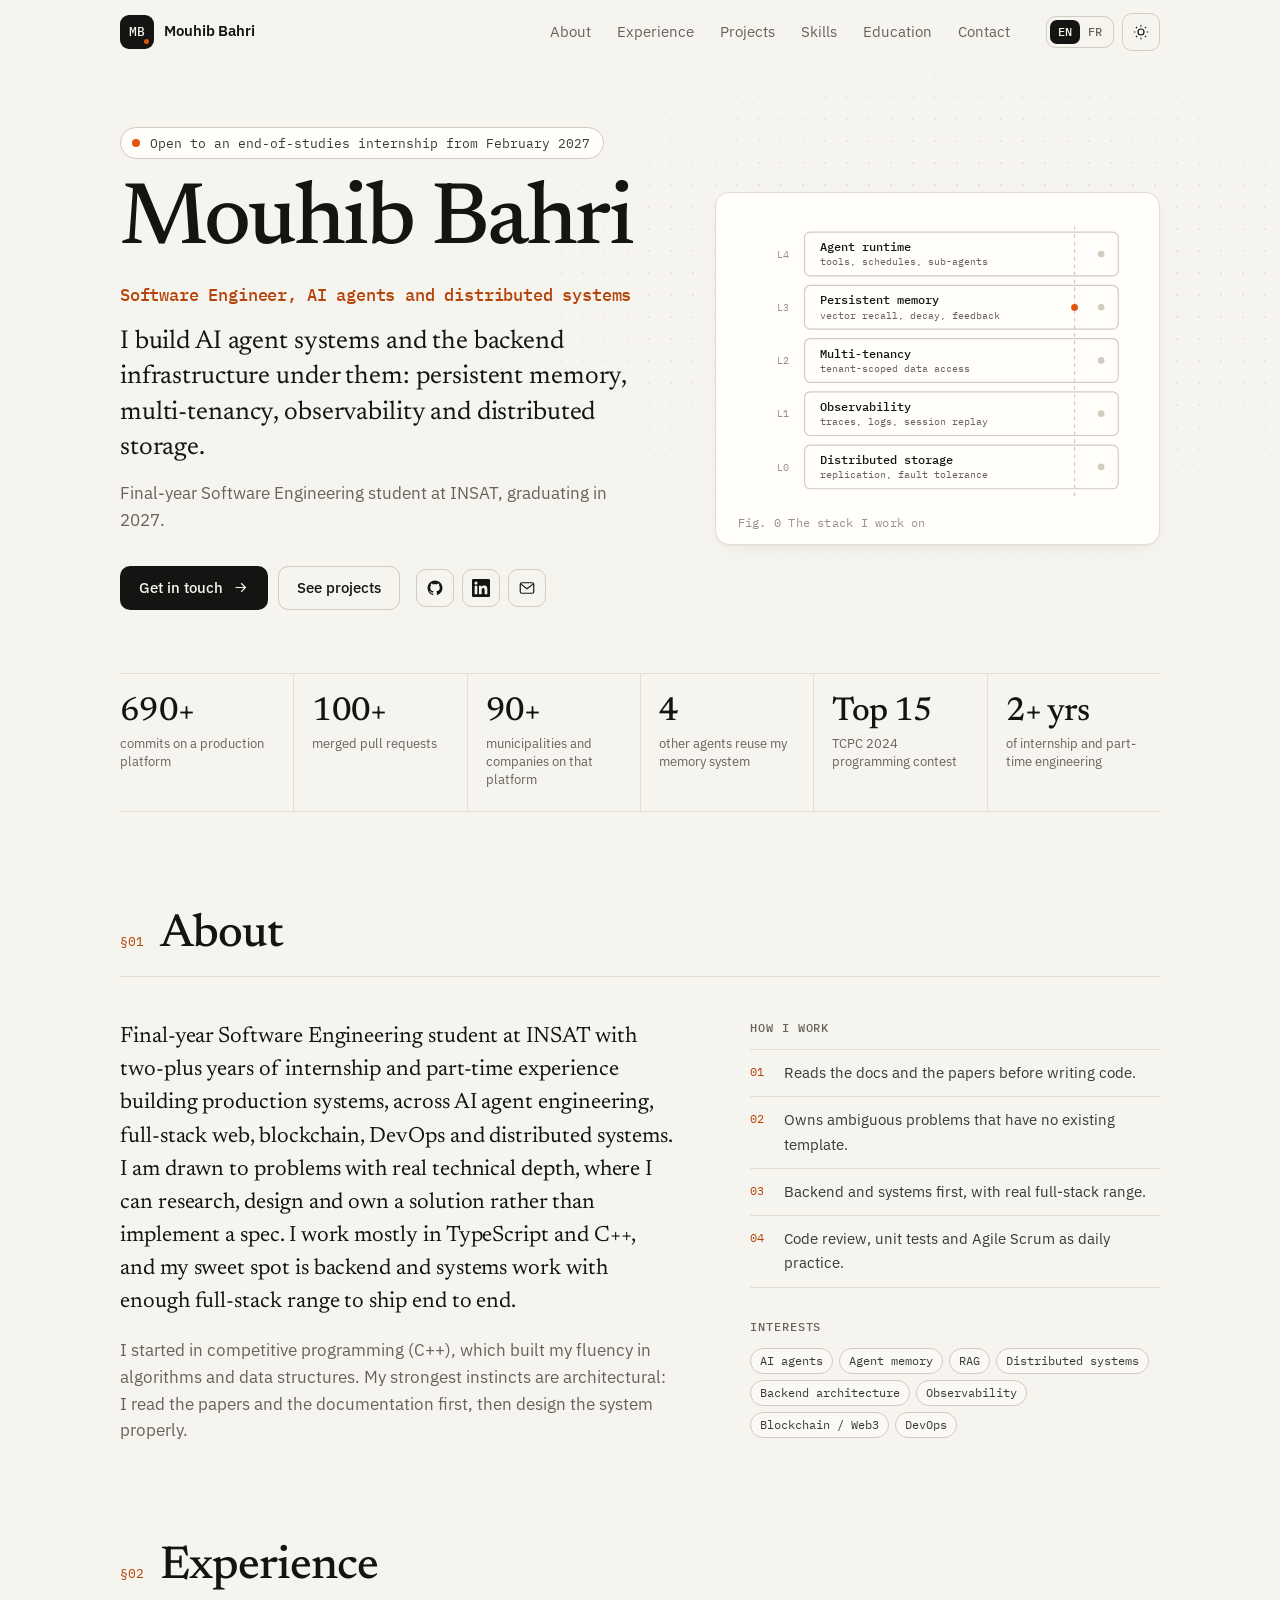
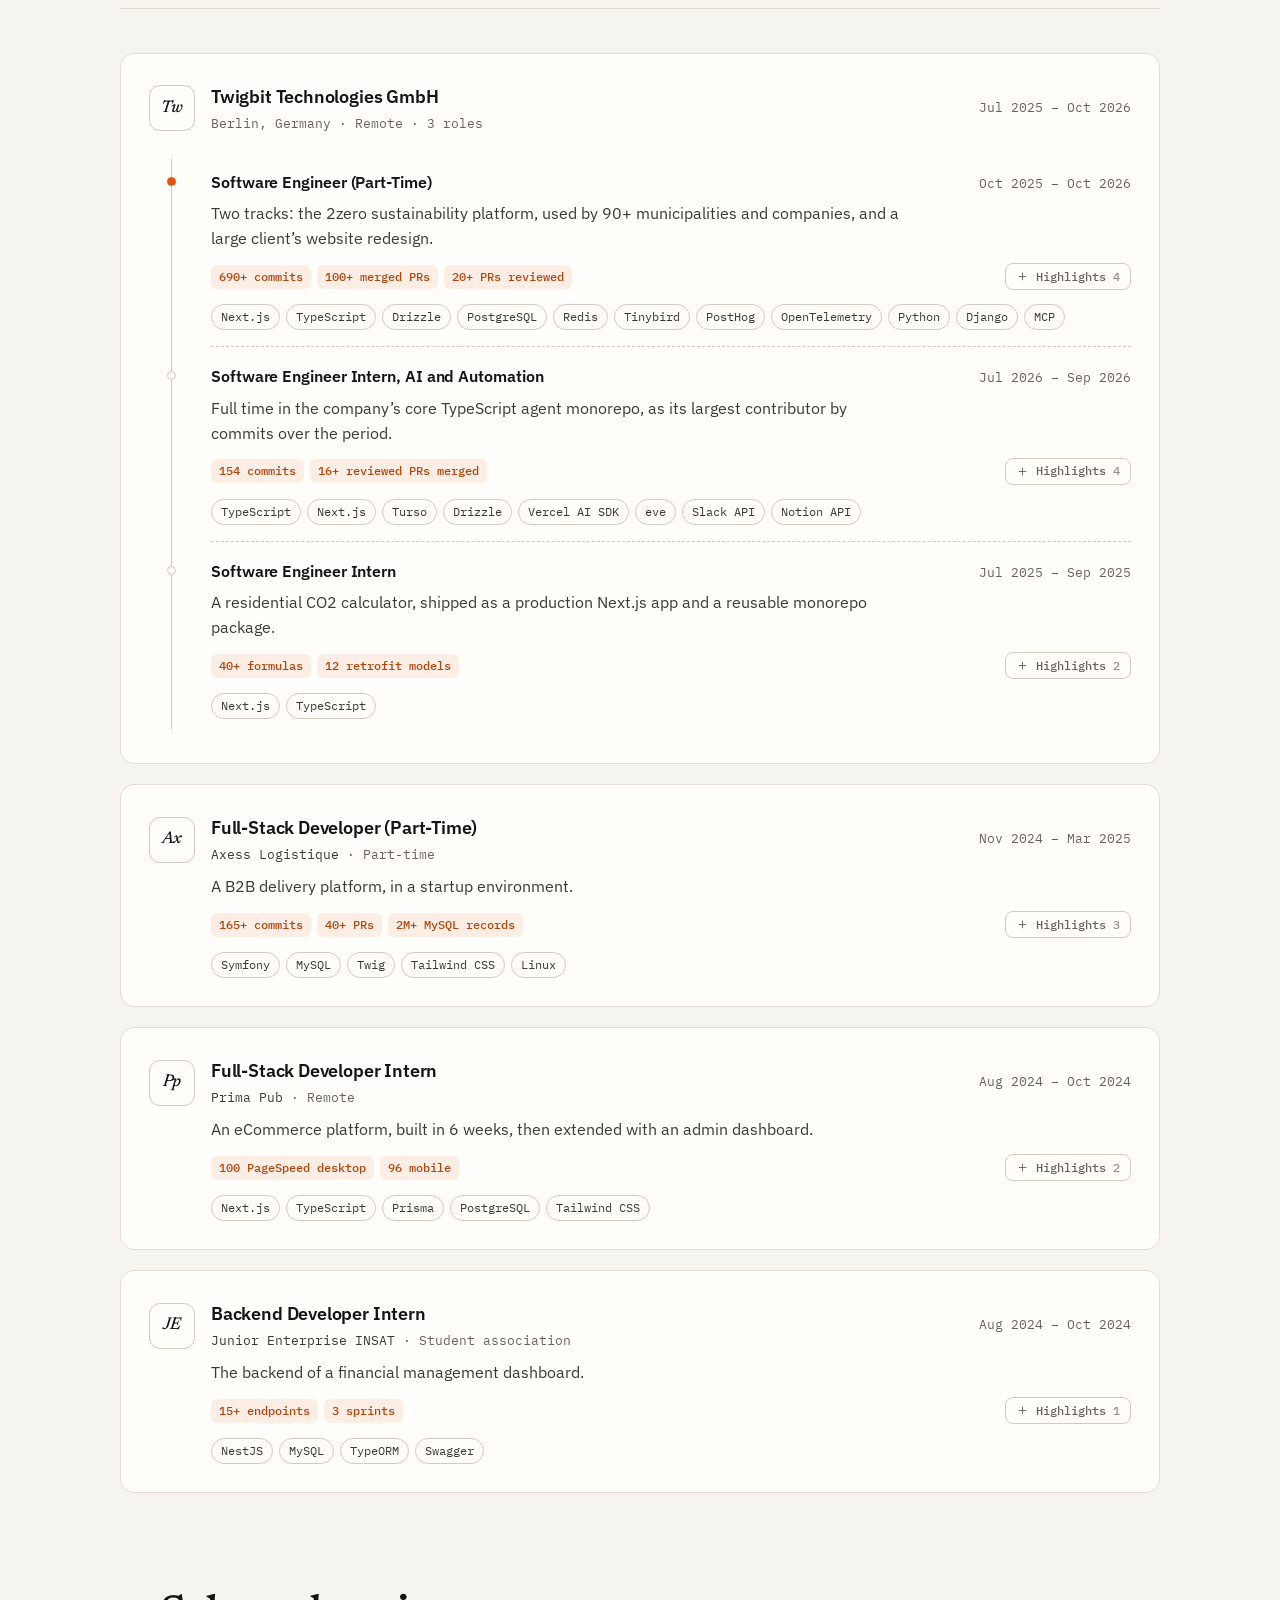
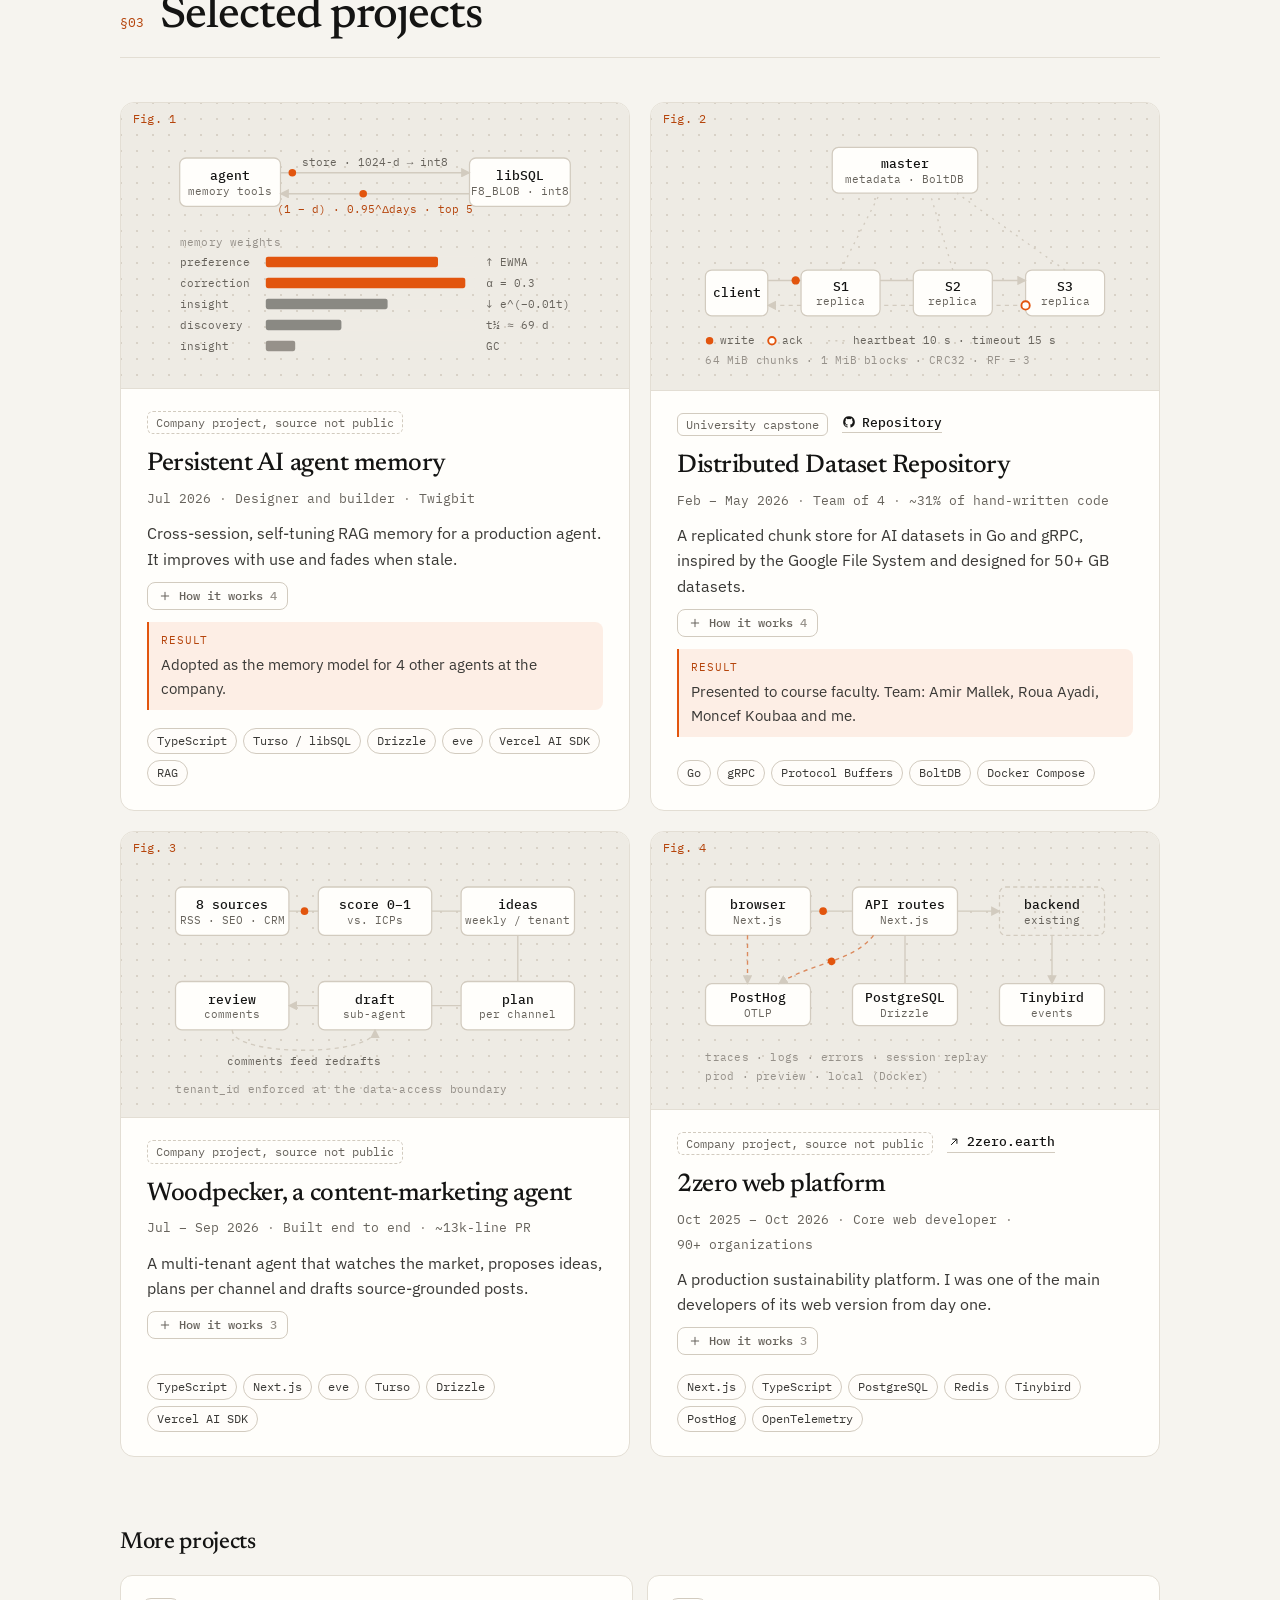
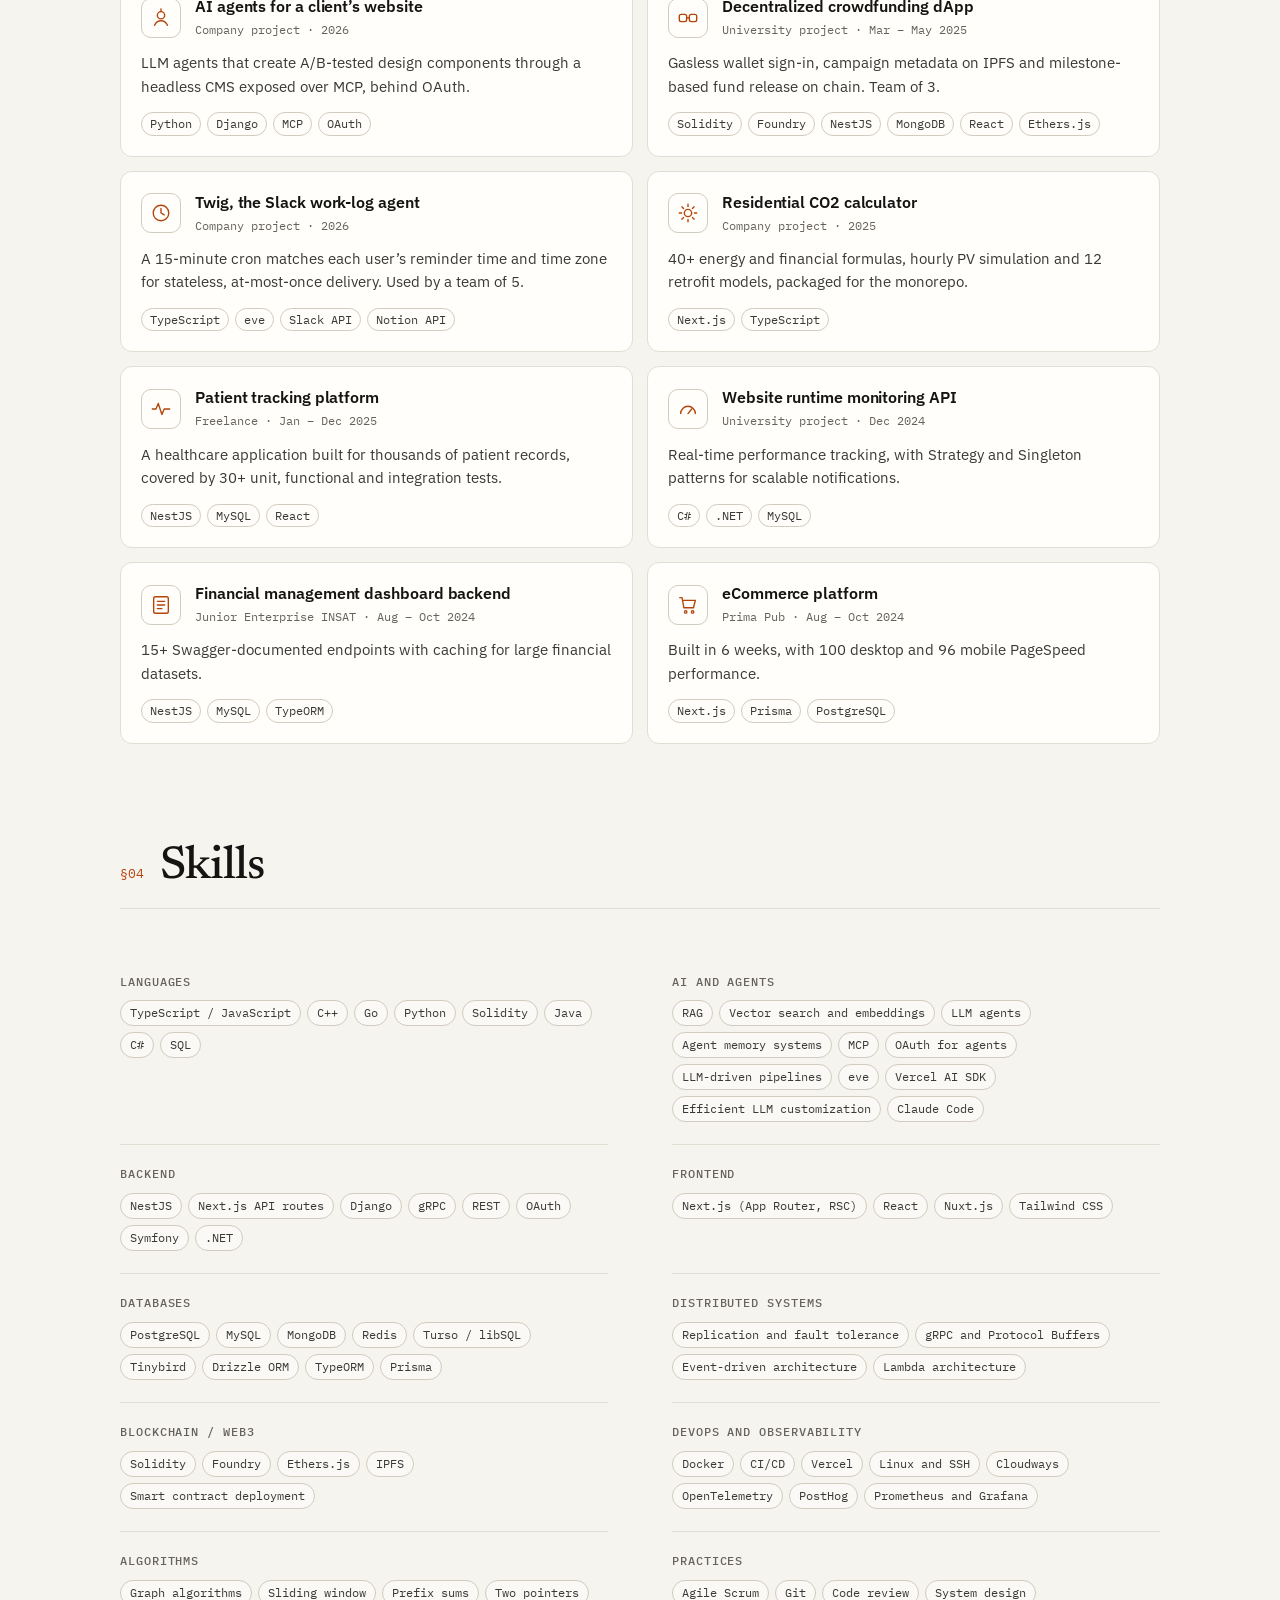
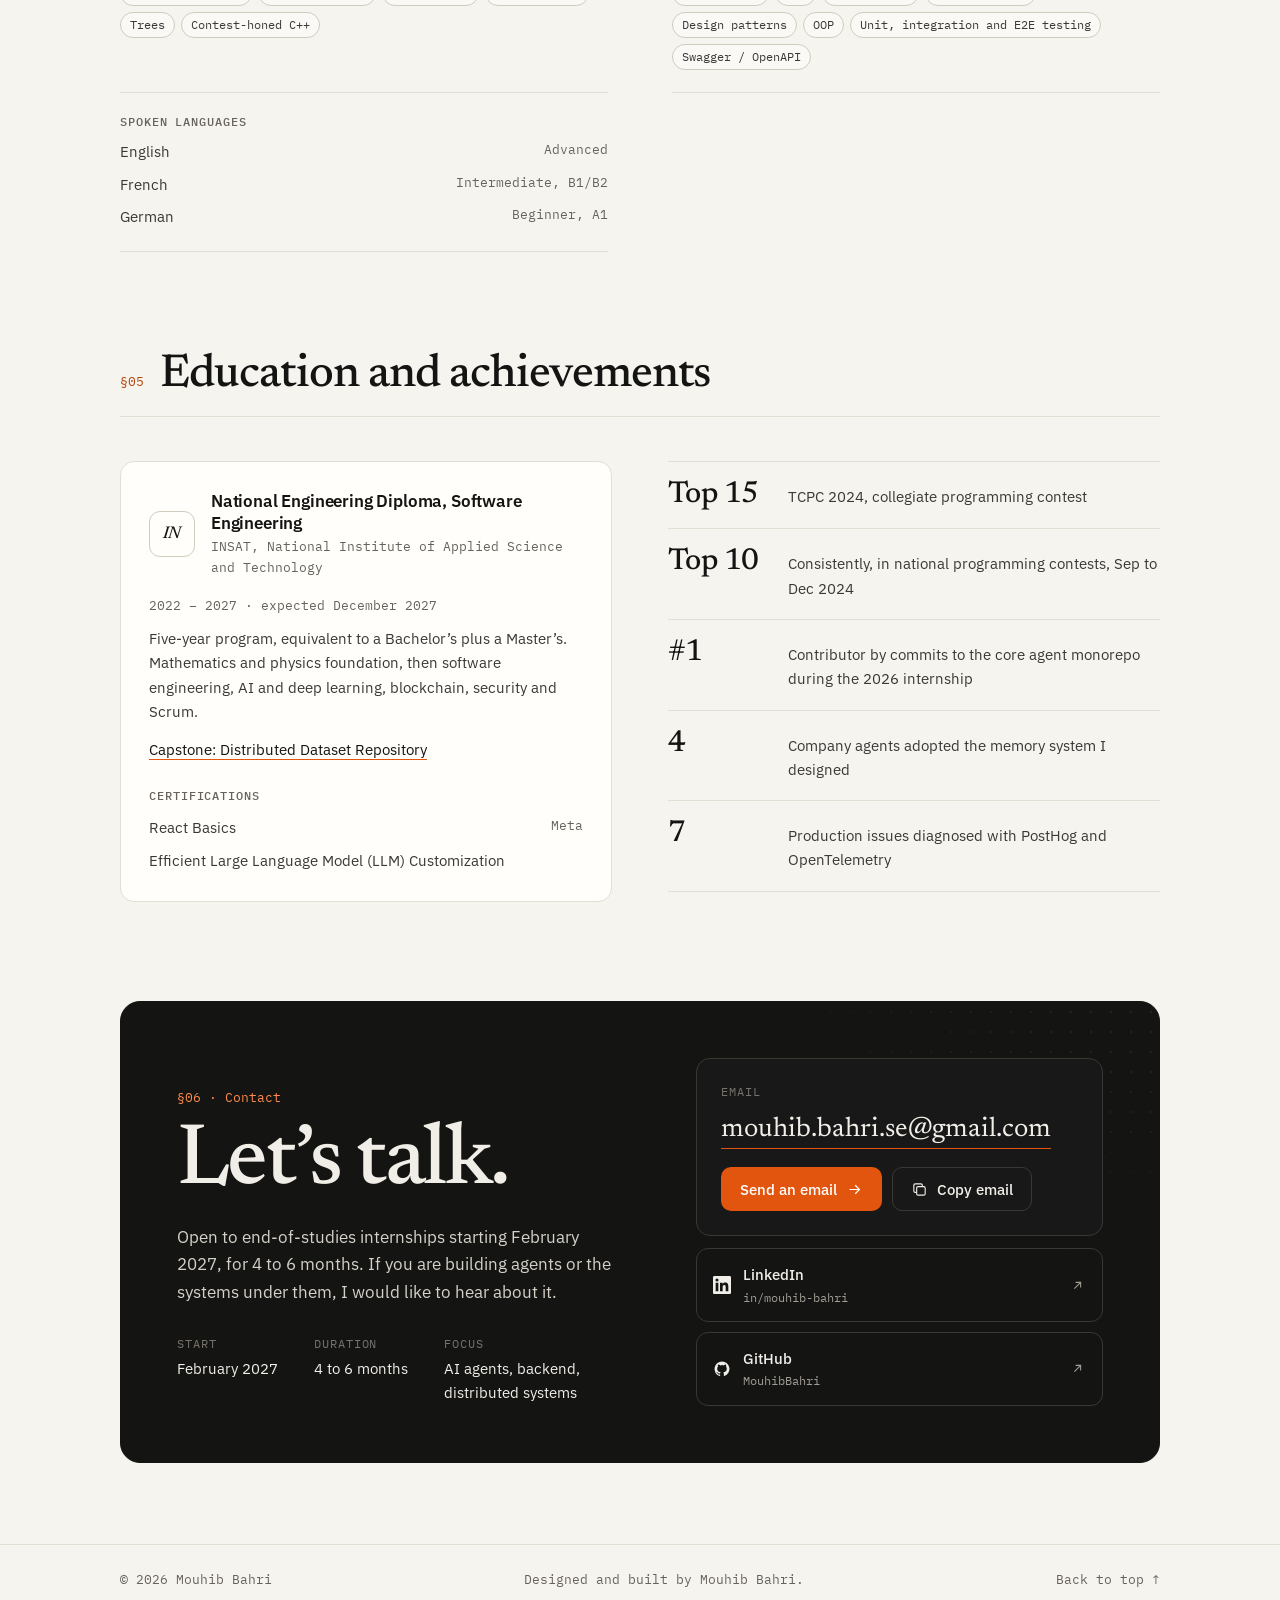
==== commit 30c58042: "Add Google Fonts build option and light HTML minification Co-Authored-By: Claude Opus 5.5 <noreply@a" ====
--- a/index.html
+++ b/index.html
@@ -36,466 +36,450 @@
 <a class="skip" href="#main">Skip to content</a>
 <div class="progress" aria-hidden="true"><span></span></div>
 <header class="top">
-  <div class="wrap top-in">
-    <a class="brand" href="#top" aria-label="Mouhib Bahri"><span class="brand-mark">MB</span><span class="brand-name">Mouhib Bahri</span></a>
-    <nav class="nav" aria-label="Primary"><a href="#about" data-nav="about">About</a><a href="#experience" data-nav="experience">Experience</a><a href="#projects" data-nav="projects">Projects</a><a href="#skills" data-nav="skills">Skills</a><a href="#education" data-nav="education">Education</a><a href="#contact" data-nav="contact">Contact</a></nav>
-    <div class="controls">
-      <div class="lang" role="group" aria-label="Language">
-        <a href="./" aria-current="true" data-lang="en" hreflang="en" lang="en">EN</a>
-        <a href="fr/"  data-lang="fr" hreflang="fr" lang="fr">FR</a>
-      </div>
-      <button class="icon-btn theme" type="button" aria-label="Toggle light and dark theme"><svg viewBox="0 0 24 24" aria-hidden="true" fill="none" stroke="currentColor" stroke-width="1.6" class="i-sun"><circle cx="12" cy="12" r="4"/><path d="M12 2.5v2M12 19.5v2M2.5 12h2M19.5 12h2M5.3 5.3l1.4 1.4M17.3 17.3l1.4 1.4M5.3 18.7l1.4-1.4M17.3 6.7l1.4-1.4"/></svg><svg viewBox="0 0 24 24" aria-hidden="true" fill="none" stroke="currentColor" stroke-width="1.6" class="i-moon"><path d="M20 14.5A8 8 0 0 1 9.5 4a8 8 0 1 0 10.5 10.5z"/></svg></button>
-      <button class="icon-btn menu-btn" type="button" aria-label="Menu" aria-expanded="false" aria-controls="sheet"><svg viewBox="0 0 24 24" aria-hidden="true" fill="none" stroke="currentColor" stroke-width="1.7"><path d="M4 8h16M4 16h16"/></svg></button>
-    </div>
-  </div>
-  <nav class="sheet" id="sheet" aria-label="Mobile" hidden><a href="#about" data-nav="about"><span>01</span>About</a><a href="#experience" data-nav="experience"><span>02</span>Experience</a><a href="#projects" data-nav="projects"><span>03</span>Projects</a><a href="#skills" data-nav="skills"><span>04</span>Skills</a><a href="#education" data-nav="education"><span>05</span>Education</a><a href="#contact" data-nav="contact"><span>06</span>Contact</a></nav>
+<div class="wrap top-in">
+<a class="brand" href="#top" aria-label="Mouhib Bahri"><span class="brand-mark">MB</span><span class="brand-name">Mouhib Bahri</span></a>
+<nav class="nav" aria-label="Primary"><a href="#about" data-nav="about">About</a><a href="#experience" data-nav="experience">Experience</a><a href="#projects" data-nav="projects">Projects</a><a href="#skills" data-nav="skills">Skills</a><a href="#education" data-nav="education">Education</a><a href="#contact" data-nav="contact">Contact</a></nav>
+<div class="controls">
+<div class="lang" role="group" aria-label="Language">
+<a href="./" aria-current="true" data-lang="en" hreflang="en" lang="en">EN</a>
+<a href="fr/"  data-lang="fr" hreflang="fr" lang="fr">FR</a>
+</div>
+<button class="icon-btn theme" type="button" aria-label="Toggle light and dark theme"><svg viewBox="0 0 24 24" aria-hidden="true" fill="none" stroke="currentColor" stroke-width="1.6" class="i-sun"><circle cx="12" cy="12" r="4"/><path d="M12 2.5v2M12 19.5v2M2.5 12h2M19.5 12h2M5.3 5.3l1.4 1.4M17.3 17.3l1.4 1.4M5.3 18.7l1.4-1.4M17.3 6.7l1.4-1.4"/></svg><svg viewBox="0 0 24 24" aria-hidden="true" fill="none" stroke="currentColor" stroke-width="1.6" class="i-moon"><path d="M20 14.5A8 8 0 0 1 9.5 4a8 8 0 1 0 10.5 10.5z"/></svg></button>
+<button class="icon-btn menu-btn" type="button" aria-label="Menu" aria-expanded="false" aria-controls="sheet"><svg viewBox="0 0 24 24" aria-hidden="true" fill="none" stroke="currentColor" stroke-width="1.7"><path d="M4 8h16M4 16h16"/></svg></button>
+</div>
+</div>
+<nav class="sheet" id="sheet" aria-label="Mobile" hidden><a href="#about" data-nav="about"><span>01</span>About</a><a href="#experience" data-nav="experience"><span>02</span>Experience</a><a href="#projects" data-nav="projects"><span>03</span>Projects</a><a href="#skills" data-nav="skills"><span>04</span>Skills</a><a href="#education" data-nav="education"><span>05</span>Education</a><a href="#contact" data-nav="contact"><span>06</span>Contact</a></nav>
 </header>
 <nav class="rail" aria-label="Sections"><a href="#about" data-nav="about"><span>01</span>About</a><a href="#experience" data-nav="experience"><span>02</span>Experience</a><a href="#projects" data-nav="projects"><span>03</span>Projects</a><a href="#skills" data-nav="skills"><span>04</span>Skills</a><a href="#education" data-nav="education"><span>05</span>Education</a><a href="#contact" data-nav="contact"><span>06</span>Contact</a></nav>
 <main id="main">
-
-  <section class="hero" id="top" aria-labelledby="hero-name">
-    <div class="hero-grid wrap">
-      <div class="hero-copy">
-        <p class="status"><span class="pulse" aria-hidden="true"></span>Open to an end-of-studies internship from February 2027</p>
-        <h1 id="hero-name">Mouhib Bahri</h1>
-        <p class="hero-role">Software Engineer, AI agents and distributed systems</p>
-        <p class="hero-pitch">I build AI agent systems and the backend infrastructure under them: persistent memory, multi-tenancy, observability and distributed storage.</p>
-        <p class="hero-sub">Final-year Software Engineering student at INSAT, graduating in 2027.</p>
-        <div class="hero-actions">
-          <a class="btn btn-primary" href="#contact">Get in touch<svg viewBox="0 0 24 24" aria-hidden="true" fill="none" stroke="currentColor" stroke-width="1.7"><path d="M5 12h14M13 6l6 6-6 6"/></svg></a>
-          <a class="btn btn-ghost" href="#projects">See projects</a>
-          <span class="hero-social">
-            <a class="icon-btn" href="https://github.com/MouhibBahri" target="_blank" rel="noopener" aria-label="GitHub"><svg viewBox="0 0 24 24" aria-hidden="true"><path fill="currentColor" d="M12 2a10 10 0 0 0-3.16 19.49c.5.09.68-.22.68-.48v-1.7c-2.78.6-3.37-1.34-3.37-1.34-.46-1.16-1.11-1.47-1.11-1.47-.91-.62.07-.6.07-.6 1 .07 1.53 1.03 1.53 1.03.9 1.52 2.34 1.08 2.91.83.09-.65.35-1.09.63-1.34-2.22-.25-4.55-1.11-4.55-4.94 0-1.09.39-1.98 1.03-2.68-.1-.25-.45-1.27.1-2.65 0 0 .84-.27 2.75 1.02a9.5 9.5 0 0 1 5 0c1.91-1.29 2.75-1.02 2.75-1.02.55 1.38.2 2.4.1 2.65.64.7 1.03 1.59 1.03 2.68 0 3.84-2.34 4.68-4.57 4.93.36.31.68.92.68 1.85v2.74c0 .27.18.58.69.48A10 10 0 0 0 12 2z"/></svg></a>
-            <a class="icon-btn" href="https://www.linkedin.com/in/mouhib-bahri" target="_blank" rel="noopener" aria-label="LinkedIn"><svg viewBox="0 0 24 24" aria-hidden="true"><path fill="currentColor" d="M20.45 20.45h-3.56v-5.57c0-1.33-.02-3.04-1.85-3.04-1.85 0-2.14 1.45-2.14 2.94v5.67H9.34V9h3.42v1.56h.05c.48-.9 1.64-1.85 3.37-1.85 3.6 0 4.27 2.37 4.27 5.46v6.28zM5.34 7.43a2.06 2.06 0 1 1 0-4.13 2.06 2.06 0 0 1 0 4.13zM7.12 20.45H3.56V9h3.56v11.45zM22.22 0H1.77C.79 0 0 .77 0 1.73v20.54C0 23.23.79 24 1.77 24h20.45c.98 0 1.78-.77 1.78-1.73V1.73C24 .77 23.2 0 22.22 0z"/></svg></a>
-            <a class="icon-btn" href="mailto:mouhib.bahri.se@gmail.com" aria-label="Email"><svg viewBox="0 0 24 24" aria-hidden="true" fill="none" stroke="currentColor" stroke-width="1.6"><rect x="3" y="5" width="18" height="14" rx="2"/><path d="m3.5 6.5 8.5 6.5 8.5-6.5"/></svg></a>
-          </span>
-        </div>
-      </div>
-      <figure class="hero-fig fig-card">
-        <svg class="fx" viewBox="0 0 420 304" role="img" aria-label="Fig. 0  The stack I work on" xmlns="http://www.w3.org/2000/svg"><defs><marker id="ah" viewBox="0 0 8 8" refX="7" refY="4" markerWidth="7" markerHeight="7" orient="auto-start-reverse"><path d="M0 0 8 4 0 8z" class="fx-arrowhead"/></marker></defs><g class="fx-layer" style="--i:0"><rect x="70" y="18" width="330" height="46" rx="6"/><text class="fx-idx" x="54" y="45" text-anchor="end">L4</text><text class="fx-label fx-left" x="86" y="38">Agent runtime</text><text class="fx-sub fx-left" x="86" y="53">tools, schedules, sub-agents</text><circle class="fx-led" cx="382" cy="41" r="3.5"/></g><g class="fx-layer" style="--i:1"><rect x="70" y="74" width="330" height="46" rx="6"/><text class="fx-idx" x="54" y="101" text-anchor="end">L3</text><text class="fx-label fx-left" x="86" y="94">Persistent memory</text><text class="fx-sub fx-left" x="86" y="109">vector recall, decay, feedback</text><circle class="fx-led" cx="382" cy="97" r="3.5"/></g><g class="fx-layer" style="--i:2"><rect x="70" y="130" width="330" height="46" rx="6"/><text class="fx-idx" x="54" y="157" text-anchor="end">L2</text><text class="fx-label fx-left" x="86" y="150">Multi-tenancy</text><text class="fx-sub fx-left" x="86" y="165">tenant-scoped data access</text><circle class="fx-led" cx="382" cy="153" r="3.5"/></g><g class="fx-layer" style="--i:3"><rect x="70" y="186" width="330" height="46" rx="6"/><text class="fx-idx" x="54" y="213" text-anchor="end">L1</text><text class="fx-label fx-left" x="86" y="206">Observability</text><text class="fx-sub fx-left" x="86" y="221">traces, logs, session replay</text><circle class="fx-led" cx="382" cy="209" r="3.5"/></g><g class="fx-layer" style="--i:4"><rect x="70" y="242" width="330" height="46" rx="6"/><text class="fx-idx" x="54" y="269" text-anchor="end">L0</text><text class="fx-label fx-left" x="86" y="262">Distributed storage</text><text class="fx-sub fx-left" x="86" y="277">replication, fault tolerance</text><circle class="fx-led" cx="382" cy="265" r="3.5"/></g><path id="hspine" d="M354 12 V 296" class="fx-wire fx-dash"/><circle r="3.6" class="fx-dot"><animateMotion dur="5s" begin="0s" repeatCount="indefinite" rotate="auto"><mpath href="#hspine"/></animateMotion></circle></svg>
-        <figcaption>Fig. 0  The stack I work on</figcaption>
-      </figure>
-    </div>
-    <div class="wrap"><dl class="stats"><div class="stat"><dt>commits on a production platform</dt><dd>690+</dd></div><div class="stat"><dt>merged pull requests</dt><dd>100+</dd></div><div class="stat"><dt>municipalities and companies on that platform</dt><dd>90+</dd></div><div class="stat"><dt>other agents reuse my memory system</dt><dd>4</dd></div><div class="stat"><dt>TCPC 2024 programming contest</dt><dd>Top 15</dd></div><div class="stat"><dt>of internship and part-time engineering</dt><dd>2+ yrs</dd></div></dl></div>
-  </section>
-
-  <section class="section" id="about" aria-labelledby="about-title">
-    <div class="wrap">
-      <header class="sec-head"><span class="sec-n">§01</span><h2 id="about-title">About</h2></header>
-      <div class="about-grid">
-        <div class="about-text reveal">
-          <p class="lead">Final-year Software Engineering student at INSAT with two-plus years of internship and part-time experience building production systems, across AI agent engineering, full-stack web, blockchain, DevOps and distributed systems. I am drawn to problems with real technical depth, where I can research, design and own a solution rather than implement a spec. I work mostly in TypeScript and C++, and my sweet spot is backend and systems work with enough full-stack range to ship end to end.</p>
-          <p>I started in competitive programming (C++), which built my fluency in algorithms and data structures. My strongest instincts are architectural: I read the papers and the documentation first, then design the system properly.</p>
-        </div>
-        <aside class="about-side reveal">
-          <h3 class="mini-title">How I work</h3>
-          <ol class="work-list"><li><span>01</span>Reads the docs and the papers before writing code.</li><li><span>02</span>Owns ambiguous problems that have no existing template.</li><li><span>03</span>Backend and systems first, with real full-stack range.</li><li><span>04</span>Code review, unit tests and Agile Scrum as daily practice.</li></ol>
-          <h3 class="mini-title">Interests</h3>
-          <ul class="tags"><li>AI agents</li><li>Agent memory</li><li>RAG</li><li>Distributed systems</li><li>Backend architecture</li><li>Observability</li><li>Blockchain / Web3</li><li>DevOps</li></ul>
-        </aside>
-      </div>
-    </div>
-  </section>
-
-  <section class="section" id="experience" aria-labelledby="experience-title">
-    <div class="wrap">
-      <header class="sec-head"><span class="sec-n">§02</span><h2 id="experience-title">Experience</h2></header>
-      <div class="orgs">
-        <article class="org reveal">
-          <header class="org-head">
-            <span class="logo" aria-hidden="true">Tw</span>
-            <div class="org-id">
-              <h3>Twigbit Technologies GmbH</h3>
-              <p class="mono">Berlin, Germany · Remote · 3 roles</p>
-            </div>
-            <span class="mono org-span">Jul 2025 – Oct 2026</span>
-          </header>
-          <ol class="roles">
-            <li class="role">
-              <div class="role-head"><h4>Software Engineer (Part-Time)</h4><span class="mono dates">Oct 2025 – Oct 2026</span></div>
-              
-      <p class="role-sum">Two tracks: the 2zero sustainability platform, used by 90+ municipalities and companies, and a large client’s website redesign.</p>
-      <div class="role-row">
-        <ul class="metrics"><li>690+ commits</li><li>100+ merged PRs</li><li>20+ PRs reviewed</li></ul>
-        <button class="toggle" type="button" aria-expanded="false" aria-controls="hl-en-1" hidden><svg viewBox="0 0 24 24" aria-hidden="true" fill="none" stroke="currentColor" stroke-width="1.7" class="i-plus"><path d="M12 5v14M5 12h14"/></svg><span>Highlights</span><span class="count">4</span></button>
-      </div>
-      <ul class="points" id="hl-en-1"><li>Built 10+ pages and 50+ features of the 2zero web app, from the UI to the Next.js API routes that adapt the existing backend.</li><li>Architected the OTP authentication: access and refresh tokens, email verification, Redis-backed rate limiting.</li><li>Led the PostHog and OpenTelemetry integration, then used traces and session replay to diagnose 7 production issues.</li><li>On the redesign team, built LLM agents that let the client’s marketers create design components from a prompt, through a headless CMS exposed over MCP with OAuth.</li></ul>
-      <ul class="tags"><li>Next.js</li><li>TypeScript</li><li>Drizzle</li><li>PostgreSQL</li><li>Redis</li><li>Tinybird</li><li>PostHog</li><li>OpenTelemetry</li><li>Python</li><li>Django</li><li>MCP</li></ul>
-            </li>
-            <li class="role">
-              <div class="role-head"><h4>Software Engineer Intern, AI and Automation</h4><span class="mono dates">Jul 2026 – Sep 2026</span></div>
-              
-      <p class="role-sum">Full time in the company’s core TypeScript agent monorepo, as its largest contributor by commits over the period.</p>
-      <div class="role-row">
-        <ul class="metrics"><li>154 commits</li><li>16+ reviewed PRs merged</li></ul>
-        <button class="toggle" type="button" aria-expanded="false" aria-controls="hl-en-2" hidden><svg viewBox="0 0 24 24" aria-hidden="true" fill="none" stroke="currentColor" stroke-width="1.7" class="i-plus"><path d="M12 5v14M5 12h14"/></svg><span>Highlights</span><span class="count">4</span></button>
-      </div>
-      <ul class="points" id="hl-en-2"><li>Designed the persistent agent memory system, later adopted by 4 other agents.</li><li>Built Woodpecker, a multi-tenant content-marketing agent, from an empty folder.</li><li>Shipped Twig, a Slack agent that collects each teammate’s daily work log into Notion.</li><li>Built shared packages: email-OTP sign-in with Argon2id, transactional email, a vector column type.</li></ul>
-      <ul class="tags"><li>TypeScript</li><li>Next.js</li><li>Turso</li><li>Drizzle</li><li>Vercel AI SDK</li><li>eve</li><li>Slack API</li><li>Notion API</li></ul>
-            </li>
-            <li class="role">
-              <div class="role-head"><h4>Software Engineer Intern</h4><span class="mono dates">Jul 2025 – Sep 2025</span></div>
-              
-      <p class="role-sum">A residential CO2 calculator, shipped as a production Next.js app and a reusable monorepo package.</p>
-      <div class="role-row">
-        <ul class="metrics"><li>40+ formulas</li><li>12 retrofit models</li></ul>
-        <button class="toggle" type="button" aria-expanded="false" aria-controls="hl-en-3" hidden><svg viewBox="0 0 24 24" aria-hidden="true" fill="none" stroke="currentColor" stroke-width="1.7" class="i-plus"><path d="M12 5v14M5 12h14"/></svg><span>Highlights</span><span class="count">2</span></button>
-      </div>
-      <ul class="points" id="hl-en-3"><li>Researched and modeled energy and financial formulas: HVAC sizing, hourly PV simulation on PVGIS data, ROI and payback.</li><li>Built retrofit models with cost-benefit analysis and amortization schedules, from solar panels to insulation.</li></ul>
-      <ul class="tags"><li>Next.js</li><li>TypeScript</li></ul>
-            </li></ol>
-        </article>
-        <article class="org single reveal">
-          <header class="org-head">
-            <span class="logo" aria-hidden="true">Ax</span>
-            <div class="org-id">
-              <h3>Full-Stack Developer (Part-Time)</h3>
-              <p class="mono"><span class="org-name">Axess Logistique</span> · Part-time</p>
-            </div>
-            <span class="mono org-span">Nov 2024 – Mar 2025</span>
-          </header>
-          <div class="single-body">
-      <p class="role-sum">A B2B delivery platform, in a startup environment.</p>
-      <div class="role-row">
-        <ul class="metrics"><li>165+ commits</li><li>40+ PRs</li><li>2M+ MySQL records</li></ul>
-        <button class="toggle" type="button" aria-expanded="false" aria-controls="hl-en-4" hidden><svg viewBox="0 0 24 24" aria-hidden="true" fill="none" stroke="currentColor" stroke-width="1.7" class="i-plus"><path d="M12 5v14M5 12h14"/></svg><span>Highlights</span><span class="count">3</span></button>
-      </div>
-      <ul class="points" id="hl-en-4"><li>Refactored legacy Symfony code for performance and managed the MySQL databases.</li><li>Worked directly with 10+ business users, from chefs to finance staff, on requirements and fixes.</li><li>Maintained the Cloudways servers over SSH, with a test server before every production deploy.</li></ul>
-      <ul class="tags"><li>Symfony</li><li>MySQL</li><li>Twig</li><li>Tailwind CSS</li><li>Linux</li></ul></div>
-        </article>
-        <article class="org single reveal">
-          <header class="org-head">
-            <span class="logo" aria-hidden="true">Pp</span>
-            <div class="org-id">
-              <h3>Full-Stack Developer Intern</h3>
-              <p class="mono"><span class="org-name">Prima Pub</span> · Remote</p>
-            </div>
-            <span class="mono org-span">Aug 2024 – Oct 2024</span>
-          </header>
-          <div class="single-body">
-      <p class="role-sum">An eCommerce platform, built in 6 weeks, then extended with an admin dashboard.</p>
-      <div class="role-row">
-        <ul class="metrics"><li>100 PageSpeed desktop</li><li>96 mobile</li></ul>
-        <button class="toggle" type="button" aria-expanded="false" aria-controls="hl-en-5" hidden><svg viewBox="0 0 24 24" aria-hidden="true" fill="none" stroke="currentColor" stroke-width="1.7" class="i-plus"><path d="M12 5v14M5 12h14"/></svg><span>Highlights</span><span class="count">2</span></button>
-      </div>
-      <ul class="points" id="hl-en-5"><li>Server-side rendering and incremental static generation for 92 SEO, 92 accessibility, 100 best practices.</li><li>NextAuth.js with JWT-based role access.</li></ul>
-      <ul class="tags"><li>Next.js</li><li>TypeScript</li><li>Prisma</li><li>PostgreSQL</li><li>Tailwind CSS</li></ul></div>
-        </article>
-        <article class="org single reveal">
-          <header class="org-head">
-            <span class="logo" aria-hidden="true">JE</span>
-            <div class="org-id">
-              <h3>Backend Developer Intern</h3>
-              <p class="mono"><span class="org-name">Junior Enterprise INSAT</span> · Student association</p>
-            </div>
-            <span class="mono org-span">Aug 2024 – Oct 2024</span>
-          </header>
-          <div class="single-body">
-      <p class="role-sum">The backend of a financial management dashboard.</p>
-      <div class="role-row">
-        <ul class="metrics"><li>15+ endpoints</li><li>3 sprints</li></ul>
-        <button class="toggle" type="button" aria-expanded="false" aria-controls="hl-en-6" hidden><svg viewBox="0 0 24 24" aria-hidden="true" fill="none" stroke="currentColor" stroke-width="1.7" class="i-plus"><path d="M12 5v14M5 12h14"/></svg><span>Highlights</span><span class="count">1</span></button>
-      </div>
-      <ul class="points" id="hl-en-6"><li>Designed the API with DTOs and validation, documented in Swagger, with caching for large financial datasets.</li></ul>
-      <ul class="tags"><li>NestJS</li><li>MySQL</li><li>TypeORM</li><li>Swagger</li></ul></div>
-        </article></div>
-    </div>
-  </section>
-
-  <section class="section" id="projects" aria-labelledby="projects-title">
-    <div class="wrap">
-      <header class="sec-head"><span class="sec-n">§03</span><h2 id="projects-title">Selected projects</h2></header>
-      <div class="cards">
-    <article class="card reveal" id="p-memory">
-      <figure class="card-fig">
-        <svg class="fx" viewBox="0 0 400 222" role="img" aria-label="Persistent AI agent memory" xmlns="http://www.w3.org/2000/svg"><defs><marker id="ah" viewBox="0 0 8 8" refX="7" refY="4" markerWidth="7" markerHeight="7" orient="auto-start-reverse"><path d="M0 0 8 4 0 8z" class="fx-arrowhead"/></marker></defs><g class="fx-node "><rect x="14" y="20" width="96" height="46" rx="6"/><text class="fx-label" x="62" y="41" text-anchor="middle">agent</text><text class="fx-sub" x="62" y="55" text-anchor="middle">memory tools</text></g><g class="fx-node "><rect x="290" y="20" width="96" height="46" rx="6"/><text class="fx-label" x="338" y="41" text-anchor="middle">libSQL</text><text class="fx-sub" x="338" y="55" text-anchor="middle">F8_BLOB · int8</text></g><path id="mw" d="M110 34 H290" class="fx-wire" marker-end="url(#ah)"/><text class="fx-sub" x="200" y="28" text-anchor="middle">store · 1024-d → int8</text><path id="mr" d="M290 54 H110" class="fx-wire" marker-end="url(#ah)"/><text class="fx-sub fx-accent-text" x="200" y="72" text-anchor="middle">(1 − d) · 0.95^Δdays · top 5</text><circle r="3.6" class="fx-dot"><animateMotion dur="3.2s" begin="0s" repeatCount="indefinite" rotate="auto"><mpath href="#mw"/></animateMotion></circle><circle r="3.6" class="fx-dot"><animateMotion dur="3.2s" begin="-1.6s" repeatCount="indefinite" rotate="auto"><mpath href="#mr"/></animateMotion></circle><text class="fx-cap" x="14" y="104">memory weights</text><text class="fx-sub fx-left" x="14" y="123">preference</text><rect class="fx-track" x="96" y="114" width="200" height="10" rx="2"/><rect class="fx-bar fx-bar-up" x="96" y="114" width="164" height="10" rx="2"/><text class="fx-sub fx-left" x="14" y="143">correction</text><rect class="fx-track" x="96" y="134" width="200" height="10" rx="2"/><rect class="fx-bar fx-bar-up" x="96" y="134" width="190" height="10" rx="2"/><text class="fx-sub fx-left" x="14" y="163">insight</text><rect class="fx-track" x="96" y="154" width="200" height="10" rx="2"/><rect class="fx-bar fx-bar-down" x="96" y="154" width="115.99999999999999" height="10" rx="2"/><text class="fx-sub fx-left" x="14" y="183">discovery</text><rect class="fx-track" x="96" y="174" width="200" height="10" rx="2"/><rect class="fx-bar fx-bar-down" x="96" y="174" width="72" height="10" rx="2"/><text class="fx-sub fx-left" x="14" y="203">insight</text><rect class="fx-track" x="96" y="194" width="200" height="10" rx="2"/><rect class="fx-bar fx-bar-gc" x="96" y="194" width="28.000000000000004" height="10" rx="2"/><text class="fx-sub fx-left" x="306" y="123">↑ EWMA</text><text class="fx-sub fx-left" x="306" y="143">α = 0.3</text><text class="fx-sub fx-left" x="306" y="163">↓ e^(−0.01t)</text><text class="fx-sub fx-left" x="306" y="183">t½ ≈ 69 d</text><text class="fx-sub fx-left" x="306" y="203">GC</text></svg>
-        <figcaption><span>Fig. 1</span></figcaption>
-      </figure>
-      <div class="card-body">
-        <div class="card-top">
-          <span class="badge">Company project, source not public</span>
-          
-        </div>
-        <h3>Persistent AI agent memory</h3>
-        <p class="meta mono">Jul 2026<span aria-hidden="true">·</span>Designer and builder<span aria-hidden="true">·</span>Twigbit</p>
-        <p class="card-line">Cross-session, self-tuning RAG memory for a production agent. It improves with use and fades when stale.</p>
-        <details class="more">
-          <summary><svg viewBox="0 0 24 24" aria-hidden="true" fill="none" stroke="currentColor" stroke-width="1.7" class="i-plus"><path d="M12 5v14M5 12h14"/></svg><span>How it works</span><span class="count">4</span></summary>
-          <ul class="points"><li>1024-d embeddings, int8-quantized into libSQL F8_BLOB columns through a custom Drizzle type.</li><li>Ranked by (1 − d) × 0.95^days, plus automatic injection of the top memories at session start.</li><li>Weights tuned by agent feedback (EWMA, α = 0.3) and a nightly decay with a ~69-day half-life.</li><li>Nightly garbage collection, and recalled memories are treated as data, never as commands.</li></ul>
-        </details>
-        <p class="result"><span class="mono">Result</span>Adopted as the memory model for 4 other agents at the company.</p>
-        <ul class="tags"><li>TypeScript</li><li>Turso / libSQL</li><li>Drizzle</li><li>eve</li><li>Vercel AI SDK</li><li>RAG</li></ul>
-      </div>
-    </article>
-    <article class="card reveal" id="p-ddr">
-      <figure class="card-fig">
-        <svg class="fx" viewBox="0 0 404 226" role="img" aria-label="Distributed Dataset Repository" xmlns="http://www.w3.org/2000/svg"><defs><marker id="ah" viewBox="0 0 8 8" refX="7" refY="4" markerWidth="7" markerHeight="7" orient="auto-start-reverse"><path d="M0 0 8 4 0 8z" class="fx-arrowhead"/></marker></defs><g class="fx-node "><rect x="132" y="10" width="140" height="44" rx="6"/><text class="fx-label" x="202" y="30" text-anchor="middle">master</text><text class="fx-sub" x="202" y="44" text-anchor="middle">metadata · BoltDB</text></g><g class="fx-node "><rect x="10" y="128" width="60" height="44" rx="6"/><text class="fx-label" x="40" y="154" text-anchor="middle">client</text></g><g class="fx-node "><rect x="102" y="128" width="76" height="44" rx="6"/><text class="fx-label" x="140" y="148" text-anchor="middle">S1</text><text class="fx-sub" x="140" y="162" text-anchor="middle">replica</text></g><g class="fx-node "><rect x="210" y="128" width="76" height="44" rx="6"/><text class="fx-label" x="248" y="148" text-anchor="middle">S2</text><text class="fx-sub" x="248" y="162" text-anchor="middle">replica</text></g><g class="fx-node fx-tail"><rect x="318" y="128" width="76" height="44" rx="6"/><text class="fx-label" x="356" y="148" text-anchor="middle">S3</text><text class="fx-sub" x="356" y="162" text-anchor="middle">replica</text></g><path id="cw" d="M70 138 H102 M178 138 H210 M286 138 H318" class="fx-wire" marker-end="url(#ah)"/><path id="ca" d="M318 162 H286 M210 162 H178 M102 162 H70" class="fx-wire fx-dash" marker-end="url(#ah)"/><path id="cwp" d="M70 138 H318" fill="none" stroke="none"/><path id="cap" d="M318 162 H70" fill="none" stroke="none"/><path d="M140 128 L178 54 M248 128 L226 54 M356 128 L252 54" class="fx-wire fx-hb"/><circle cx="14" cy="196" r="3.6" class="fx-dot"/><text class="fx-sub fx-left" x="24" y="199">write</text><circle cx="74" cy="196" r="3.6" class="fx-dot fx-ack"/><text class="fx-sub fx-left" x="84" y="199">ack</text><path d="M128 196 h18" class="fx-wire fx-hb"/><text class="fx-sub fx-left" x="152" y="199">heartbeat 10 s · timeout 15 s</text><text class="fx-cap" x="10" y="218">64 MiB chunks · 1 MiB blocks · CRC32 · RF = 3</text><circle r="4" class="fx-dot"><animateMotion dur="4.4s" repeatCount="indefinite" keyPoints="0;1;1" keyTimes="0;0.42;1" calcMode="linear"><mpath href="#cwp"/></animateMotion><animate attributeName="opacity" values="1;1;0;0" keyTimes="0;0.42;0.43;1" dur="4.4s" repeatCount="indefinite"/></circle><circle r="4" class="fx-dot fx-ack"><animateMotion dur="4.4s" repeatCount="indefinite" keyPoints="0;0;1;1" keyTimes="0;0.5;0.92;1" calcMode="linear"><mpath href="#cap"/></animateMotion><animate attributeName="opacity" values="0;0;1;1;0" keyTimes="0;0.49;0.5;0.92;0.93" dur="4.4s" repeatCount="indefinite"/></circle><text class="fx-sub fx-accent-text fx-fsync" x="356" y="190" text-anchor="middle">fsync · seal<animate attributeName="opacity" values="0;0;1;1;0;0" keyTimes="0;0.4;0.43;0.55;0.6;1" dur="4.4s" repeatCount="indefinite"/></text></svg>
-        <figcaption><span>Fig. 2</span></figcaption>
-      </figure>
-      <div class="card-body">
-        <div class="card-top">
-          <span class="badge badge-open">University capstone</span>
-          <a class="link" href="https://github.com/Amir-Mallek/Distributed-Dataset-Repository" target="_blank" rel="noopener"><svg viewBox="0 0 24 24" aria-hidden="true"><path fill="currentColor" d="M12 2a10 10 0 0 0-3.16 19.49c.5.09.68-.22.68-.48v-1.7c-2.78.6-3.37-1.34-3.37-1.34-.46-1.16-1.11-1.47-1.11-1.47-.91-.62.07-.6.07-.6 1 .07 1.53 1.03 1.53 1.03.9 1.52 2.34 1.08 2.91.83.09-.65.35-1.09.63-1.34-2.22-.25-4.55-1.11-4.55-4.94 0-1.09.39-1.98 1.03-2.68-.1-.25-.45-1.27.1-2.65 0 0 .84-.27 2.75 1.02a9.5 9.5 0 0 1 5 0c1.91-1.29 2.75-1.02 2.75-1.02.55 1.38.2 2.4.1 2.65.64.7 1.03 1.59 1.03 2.68 0 3.84-2.34 4.68-4.57 4.93.36.31.68.92.68 1.85v2.74c0 .27.18.58.69.48A10 10 0 0 0 12 2z"/></svg>Repository</a>
-        </div>
-        <h3>Distributed Dataset Repository</h3>
-        <p class="meta mono">Feb – May 2026<span aria-hidden="true">·</span>Team of 4<span aria-hidden="true">·</span>~31% of hand-written code</p>
-        <p class="card-line">A replicated chunk store for AI datasets in Go and gRPC, inspired by the Google File System and designed for 50+ GB datasets.</p>
-        <details class="more">
-          <summary><svg viewBox="0 0 24 24" aria-hidden="true" fill="none" stroke="currentColor" stroke-width="1.7" class="i-plus"><path d="M12 5v14M5 12h14"/></svg><span>How it works</span><span class="count">4</span></summary>
-          <ul class="points"><li>64 MiB chunks streamed in 1 MiB CRC32-checked blocks, replication factor 3 via chain replication.</li><li>I built the master’s failure handling: heartbeats every 10 s, a 15 s timeout, automatic re-replication.</li><li>Chained acks: fsync, wait for downstream, seal, ack upstream. A client ack means every replica persisted.</li><li>A failure-injection suite kills a node and corrupts a chunk in Docker, then checks the rebuilt copy’s SHA-256.</li></ul>
-        </details>
-        <p class="result"><span class="mono">Result</span>Presented to course faculty. Team: Amir Mallek, Roua Ayadi, Moncef Koubaa and me.</p>
-        <ul class="tags"><li>Go</li><li>gRPC</li><li>Protocol Buffers</li><li>BoltDB</li><li>Docker Compose</li></ul>
-      </div>
-    </article>
-    <article class="card reveal" id="p-woodpecker">
-      <figure class="card-fig">
-        <svg class="fx" viewBox="0 0 400 222" role="img" aria-label="Woodpecker, a content-marketing agent" xmlns="http://www.w3.org/2000/svg"><defs><marker id="ah" viewBox="0 0 8 8" refX="7" refY="4" markerWidth="7" markerHeight="7" orient="auto-start-reverse"><path d="M0 0 8 4 0 8z" class="fx-arrowhead"/></marker></defs><g class="fx-node "><rect x="10" y="20" width="108" height="46" rx="6"/><text class="fx-label" x="64" y="41" text-anchor="middle">8 sources</text><text class="fx-sub" x="64" y="55" text-anchor="middle">RSS · SEO · CRM</text></g><g class="fx-node "><rect x="146" y="20" width="108" height="46" rx="6"/><text class="fx-label" x="200" y="41" text-anchor="middle">score 0–1</text><text class="fx-sub" x="200" y="55" text-anchor="middle">vs. ICPs</text></g><g class="fx-node "><rect x="282" y="20" width="108" height="46" rx="6"/><text class="fx-label" x="336" y="41" text-anchor="middle">ideas</text><text class="fx-sub" x="336" y="55" text-anchor="middle">weekly / tenant</text></g><g class="fx-node "><rect x="282" y="110" width="108" height="46" rx="6"/><text class="fx-label" x="336" y="131" text-anchor="middle">plan</text><text class="fx-sub" x="336" y="145" text-anchor="middle">per channel</text></g><g class="fx-node "><rect x="146" y="110" width="108" height="46" rx="6"/><text class="fx-label" x="200" y="131" text-anchor="middle">draft</text><text class="fx-sub" x="200" y="145" text-anchor="middle">sub-agent</text></g><g class="fx-node "><rect x="10" y="110" width="108" height="46" rx="6"/><text class="fx-label" x="64" y="131" text-anchor="middle">review</text><text class="fx-sub" x="64" y="145" text-anchor="middle">comments</text></g><path id="pp" d="M118 43 H146 M254 43 H282 M336 66 V110 M282 133 H254 M146 133 H118" class="fx-wire" marker-end="url(#ah)"/><path id="ppm" d="M118 43 H282 M336 66 V110 M282 133 H118" fill="none" stroke="none"/><path d="M64 156 C64 182 200 182 200 156" class="fx-wire fx-dash" marker-end="url(#ah)"/><text class="fx-sub" x="132" y="190" text-anchor="middle">comments feed redrafts</text><circle r="3.6" class="fx-dot"><animateMotion dur="5s" repeatCount="indefinite"><mpath href="#ppm"/></animateMotion></circle><text class="fx-cap" x="10" y="216">tenant_id enforced at the data-access boundary</text></svg>
-        <figcaption><span>Fig. 3</span></figcaption>
-      </figure>
-      <div class="card-body">
-        <div class="card-top">
-          <span class="badge">Company project, source not public</span>
-          
-        </div>
-        <h3>Woodpecker, a content-marketing agent</h3>
-        <p class="meta mono">Jul – Sep 2026<span aria-hidden="true">·</span>Built end to end<span aria-hidden="true">·</span>~13k-line PR</p>
-        <p class="card-line">A multi-tenant agent that watches the market, proposes ideas, plans per channel and drafts source-grounded posts.</p>
-        <details class="more">
-          <summary><svg viewBox="0 0 24 24" aria-hidden="true" fill="none" stroke="currentColor" stroke-width="1.7" class="i-plus"><path d="M12 5v14M5 12h14"/></svg><span>How it works</span><span class="count">3</span></summary>
-          <ul class="points"><li>About 20 tools, with a nightly sweep over 8 signal sources scored 0 to 1 against each tenant’s ideal customers.</li><li>Tenancy enforced in 13 repositories at the data-access boundary, so a query cannot forget it.</li><li>A Next.js app with posts, calendar and review, plus an agent chat that survives a page refresh.</li></ul>
-        </details>
-        
-        <ul class="tags"><li>TypeScript</li><li>Next.js</li><li>eve</li><li>Turso</li><li>Drizzle</li><li>Vercel AI SDK</li></ul>
-      </div>
-    </article>
-    <article class="card reveal" id="p-2zero">
-      <figure class="card-fig">
-        <svg class="fx" viewBox="0 0 400 214" role="img" aria-label="2zero web platform" xmlns="http://www.w3.org/2000/svg"><defs><marker id="ah" viewBox="0 0 8 8" refX="7" refY="4" markerWidth="7" markerHeight="7" orient="auto-start-reverse"><path d="M0 0 8 4 0 8z" class="fx-arrowhead"/></marker></defs><g class="fx-node "><rect x="10" y="20" width="100" height="46" rx="6"/><text class="fx-label" x="60" y="41" text-anchor="middle">browser</text><text class="fx-sub" x="60" y="55" text-anchor="middle">Next.js</text></g><g class="fx-node "><rect x="150" y="20" width="100" height="46" rx="6"/><text class="fx-label" x="200" y="41" text-anchor="middle">API routes</text><text class="fx-sub" x="200" y="55" text-anchor="middle">Next.js</text></g><g class="fx-node fx-ghost"><rect x="290" y="20" width="100" height="46" rx="6"/><text class="fx-label" x="340" y="41" text-anchor="middle">backend</text><text class="fx-sub" x="340" y="55" text-anchor="middle">existing</text></g><g class="fx-node "><rect x="150" y="112" width="100" height="40" rx="6"/><text class="fx-label" x="200" y="130" text-anchor="middle">PostgreSQL</text><text class="fx-sub" x="200" y="144" text-anchor="middle">Drizzle</text></g><g class="fx-node "><rect x="290" y="112" width="100" height="40" rx="6"/><text class="fx-label" x="340" y="130" text-anchor="middle">Tinybird</text><text class="fx-sub" x="340" y="144" text-anchor="middle">events</text></g><g class="fx-node "><rect x="10" y="112" width="100" height="40" rx="6"/><text class="fx-label" x="60" y="130" text-anchor="middle">PostHog</text><text class="fx-sub" x="60" y="144" text-anchor="middle">OTLP</text></g><path id="o1" d="M110 43 H150 M250 43 H290" class="fx-wire" marker-end="url(#ah)"/><path d="M200 66 V112 M340 66 V112" class="fx-wire" marker-end="url(#ah)"/><path id="ot" d="M170 66 C150 92 110 92 80 112" class="fx-wire fx-dash fx-otel" marker-end="url(#ah)"/><path d="M50 66 V112" class="fx-wire fx-dash fx-otel" marker-end="url(#ah)"/><path id="o1m" d="M110 43 H290" fill="none" stroke="none"/><circle r="3.6" class="fx-dot"><animateMotion dur="3s" begin="0s" repeatCount="indefinite" rotate="auto"><mpath href="#o1m"/></animateMotion></circle><circle r="3.6" class="fx-dot"><animateMotion dur="3s" begin="-1.2s" repeatCount="indefinite" rotate="auto"><mpath href="#ot"/></animateMotion></circle><text class="fx-cap" x="10" y="186">traces · logs · errors · session replay</text><text class="fx-cap" x="10" y="204">prod · preview · local (Docker)</text></svg>
-        <figcaption><span>Fig. 4</span></figcaption>
-      </figure>
-      <div class="card-body">
-        <div class="card-top">
-          <span class="badge">Company project, source not public</span>
-          <a class="link" href="https://2zero.earth" target="_blank" rel="noopener"><svg viewBox="0 0 24 24" aria-hidden="true" fill="none" stroke="currentColor" stroke-width="1.7"><path d="M7 17 17 7M9 7h8v8"/></svg>2zero.earth</a>
-        </div>
-        <h3>2zero web platform</h3>
-        <p class="meta mono">Oct 2025 – Oct 2026<span aria-hidden="true">·</span>Core web developer<span aria-hidden="true">·</span>90+ organizations</p>
-        <p class="card-line">A production sustainability platform. I was one of the main developers of its web version from day one.</p>
-        <details class="more">
-          <summary><svg viewBox="0 0 24 24" aria-hidden="true" fill="none" stroke="currentColor" stroke-width="1.7" class="i-plus"><path d="M12 5v14M5 12h14"/></svg><span>How it works</span><span class="count">3</span></summary>
-          <ul class="points"><li>10+ pages and 50+ features, from community moderation to a Leaflet map and leaderboards.</li><li>OTP authentication, and logs and traces sent over OTLP to PostHog, with readable production stack traces.</li><li>Date handling migrated to the Temporal API for timezone-correct countdowns and leaderboards.</li></ul>
-        </details>
-        
-        <ul class="tags"><li>Next.js</li><li>TypeScript</li><li>PostgreSQL</li><li>Redis</li><li>Tinybird</li><li>PostHog</li><li>OpenTelemetry</li></ul>
-      </div>
-    </article></div>
-      <h3 class="sub-title">More projects</h3>
-      <ul class="minis">
-      <li class="mini reveal">
-        <div class="mini-head">
-          <span class="logo logo-glyph" aria-hidden="true"><svg viewBox="0 0 24 24" aria-hidden="true" fill="none" stroke="currentColor" stroke-width="1.5" stroke-linecap="round" stroke-linejoin="round"><circle cx="12" cy="9" r="4"/><path d="M5 20c1.5-3.5 4-5 7-5s5.5 1.5 7 5"/><path d="M12 2v3"/></svg></span>
-          <div>
-            <h4>AI agents for a client’s website</h4>
-            <p class="mono">Company project · 2026</p>
-          </div>
-        </div>
-        <p class="mini-line">LLM agents that create A/B-tested design components through a headless CMS exposed over MCP, behind OAuth.</p>
-        <ul class="tags"><li>Python</li><li>Django</li><li>MCP</li><li>OAuth</li></ul>
-      </li>
-      <li class="mini reveal">
-        <div class="mini-head">
-          <span class="logo logo-glyph" aria-hidden="true"><svg viewBox="0 0 24 24" aria-hidden="true" fill="none" stroke="currentColor" stroke-width="1.5" stroke-linecap="round" stroke-linejoin="round"><rect x="2.5" y="8" width="8" height="8" rx="2"/><rect x="13.5" y="8" width="8" height="8" rx="2"/><path d="M10.5 12h3"/></svg></span>
-          <div>
-            <h4>Decentralized crowdfunding dApp</h4>
-            <p class="mono">University project · Mar – May 2025</p>
-          </div>
-        </div>
-        <p class="mini-line">Gasless wallet sign-in, campaign metadata on IPFS and milestone-based fund release on chain. Team of 3.</p>
-        <ul class="tags"><li>Solidity</li><li>Foundry</li><li>NestJS</li><li>MongoDB</li><li>React</li><li>Ethers.js</li></ul>
-      </li>
-      <li class="mini reveal">
-        <div class="mini-head">
-          <span class="logo logo-glyph" aria-hidden="true"><svg viewBox="0 0 24 24" aria-hidden="true" fill="none" stroke="currentColor" stroke-width="1.5" stroke-linecap="round" stroke-linejoin="round"><circle cx="12" cy="12" r="8.5"/><path d="M12 7v5l3.5 2"/></svg></span>
-          <div>
-            <h4>Twig, the Slack work-log agent</h4>
-            <p class="mono">Company project · 2026</p>
-          </div>
-        </div>
-        <p class="mini-line">A 15-minute cron matches each user’s reminder time and time zone for stateless, at-most-once delivery. Used by a team of 5.</p>
-        <ul class="tags"><li>TypeScript</li><li>eve</li><li>Slack API</li><li>Notion API</li></ul>
-      </li>
-      <li class="mini reveal">
-        <div class="mini-head">
-          <span class="logo logo-glyph" aria-hidden="true"><svg viewBox="0 0 24 24" aria-hidden="true" fill="none" stroke="currentColor" stroke-width="1.5" stroke-linecap="round" stroke-linejoin="round"><circle cx="12" cy="12" r="4"/><path d="M12 2.5v2.5M12 19v2.5M2.5 12H5M19 12h2.5M5.3 5.3l1.8 1.8M16.9 16.9l1.8 1.8M5.3 18.7l1.8-1.8M16.9 7.1l1.8-1.8"/></svg></span>
-          <div>
-            <h4>Residential CO2 calculator</h4>
-            <p class="mono">Company project · 2025</p>
-          </div>
-        </div>
-        <p class="mini-line">40+ energy and financial formulas, hourly PV simulation and 12 retrofit models, packaged for the monorepo.</p>
-        <ul class="tags"><li>Next.js</li><li>TypeScript</li></ul>
-      </li>
-      <li class="mini reveal">
-        <div class="mini-head">
-          <span class="logo logo-glyph" aria-hidden="true"><svg viewBox="0 0 24 24" aria-hidden="true" fill="none" stroke="currentColor" stroke-width="1.5" stroke-linecap="round" stroke-linejoin="round"><path d="M2.5 12h4l2.5-6 4 12 2.5-6h6"/></svg></span>
-          <div>
-            <h4>Patient tracking platform</h4>
-            <p class="mono">Freelance · Jan – Dec 2025</p>
-          </div>
-        </div>
-        <p class="mini-line">A healthcare application built for thousands of patient records, covered by 30+ unit, functional and integration tests.</p>
-        <ul class="tags"><li>NestJS</li><li>MySQL</li><li>React</li></ul>
-      </li>
-      <li class="mini reveal">
-        <div class="mini-head">
-          <span class="logo logo-glyph" aria-hidden="true"><svg viewBox="0 0 24 24" aria-hidden="true" fill="none" stroke="currentColor" stroke-width="1.5" stroke-linecap="round" stroke-linejoin="round"><path d="M4 17a8 8 0 1 1 16 0"/><path d="M12 17l4-5"/></svg></span>
-          <div>
-            <h4>Website runtime monitoring API</h4>
-            <p class="mono">University project · Dec 2024</p>
-          </div>
-        </div>
-        <p class="mini-line">Real-time performance tracking, with Strategy and Singleton patterns for scalable notifications.</p>
-        <ul class="tags"><li>C#</li><li>.NET</li><li>MySQL</li></ul>
-      </li>
-      <li class="mini reveal">
-        <div class="mini-head">
-          <span class="logo logo-glyph" aria-hidden="true"><svg viewBox="0 0 24 24" aria-hidden="true" fill="none" stroke="currentColor" stroke-width="1.5" stroke-linecap="round" stroke-linejoin="round"><rect x="4" y="3" width="16" height="18" rx="2"/><path d="M8 8h8M8 12h8M8 16h5"/></svg></span>
-          <div>
-            <h4>Financial management dashboard backend</h4>
-            <p class="mono">Junior Enterprise INSAT · Aug – Oct 2024</p>
-          </div>
-        </div>
-        <p class="mini-line">15+ Swagger-documented endpoints with caching for large financial datasets.</p>
-        <ul class="tags"><li>NestJS</li><li>MySQL</li><li>TypeORM</li></ul>
-      </li>
-      <li class="mini reveal">
-        <div class="mini-head">
-          <span class="logo logo-glyph" aria-hidden="true"><svg viewBox="0 0 24 24" aria-hidden="true" fill="none" stroke="currentColor" stroke-width="1.5" stroke-linecap="round" stroke-linejoin="round"><path d="M3 4h2.5l2 11h10.5l2-8H7"/><circle cx="9.5" cy="19.5" r="1.3"/><circle cx="17" cy="19.5" r="1.3"/></svg></span>
-          <div>
-            <h4>eCommerce platform</h4>
-            <p class="mono">Prima Pub · Aug – Oct 2024</p>
-          </div>
-        </div>
-        <p class="mini-line">Built in 6 weeks, with 100 desktop and 96 mobile PageSpeed performance.</p>
-        <ul class="tags"><li>Next.js</li><li>Prisma</li><li>PostgreSQL</li></ul>
-      </li></ul>
-    </div>
-  </section>
-
-  <section class="section" id="skills" aria-labelledby="skills-title">
-    <div class="wrap">
-      <header class="sec-head"><span class="sec-n">§04</span><h2 id="skills-title">Skills</h2></header>
-      <div class="skill-grid">
-        
-        <div class="skill reveal">
-          <h3 class="mini-title">Languages</h3>
-          <ul class="tags"><li>TypeScript / JavaScript</li><li>C++</li><li>Go</li><li>Python</li><li>Solidity</li><li>Java</li><li>C#</li><li>SQL</li></ul>
-        </div>
-        <div class="skill reveal">
-          <h3 class="mini-title">AI and agents</h3>
-          <ul class="tags"><li>RAG</li><li>Vector search and embeddings</li><li>LLM agents</li><li>Agent memory systems</li><li>MCP</li><li>OAuth for agents</li><li>LLM-driven pipelines</li><li>eve</li><li>Vercel AI SDK</li><li>Efficient LLM customization</li><li>Claude Code</li></ul>
-        </div>
-        <div class="skill reveal">
-          <h3 class="mini-title">Backend</h3>
-          <ul class="tags"><li>NestJS</li><li>Next.js API routes</li><li>Django</li><li>gRPC</li><li>REST</li><li>OAuth</li><li>Symfony</li><li>.NET</li></ul>
-        </div>
-        <div class="skill reveal">
-          <h3 class="mini-title">Frontend</h3>
-          <ul class="tags"><li>Next.js (App Router, RSC)</li><li>React</li><li>Nuxt.js</li><li>Tailwind CSS</li></ul>
-        </div>
-        <div class="skill reveal">
-          <h3 class="mini-title">Databases</h3>
-          <ul class="tags"><li>PostgreSQL</li><li>MySQL</li><li>MongoDB</li><li>Redis</li><li>Turso / libSQL</li><li>Tinybird</li><li>Drizzle ORM</li><li>TypeORM</li><li>Prisma</li></ul>
-        </div>
-        <div class="skill reveal">
-          <h3 class="mini-title">Distributed systems</h3>
-          <ul class="tags"><li>Replication and fault tolerance</li><li>gRPC and Protocol Buffers</li><li>Event-driven architecture</li><li>Lambda architecture</li></ul>
-        </div>
-        <div class="skill reveal">
-          <h3 class="mini-title">Blockchain / Web3</h3>
-          <ul class="tags"><li>Solidity</li><li>Foundry</li><li>Ethers.js</li><li>IPFS</li><li>Smart contract deployment</li></ul>
-        </div>
-        <div class="skill reveal">
-          <h3 class="mini-title">DevOps and observability</h3>
-          <ul class="tags"><li>Docker</li><li>CI/CD</li><li>Vercel</li><li>Linux and SSH</li><li>Cloudways</li><li>OpenTelemetry</li><li>PostHog</li><li>Prometheus and Grafana</li></ul>
-        </div>
-        <div class="skill reveal">
-          <h3 class="mini-title">Algorithms</h3>
-          <ul class="tags"><li>Graph algorithms</li><li>Sliding window</li><li>Prefix sums</li><li>Two pointers</li><li>Trees</li><li>Contest-honed C++</li></ul>
-        </div>
-        <div class="skill reveal">
-          <h3 class="mini-title">Practices</h3>
-          <ul class="tags"><li>Agile Scrum</li><li>Git</li><li>Code review</li><li>System design</li><li>Design patterns</li><li>OOP</li><li>Unit, integration and E2E testing</li><li>Swagger / OpenAPI</li></ul>
-        </div>
-        <div class="skill reveal">
-          <h3 class="mini-title">Spoken languages</h3>
-          <ul class="spoken"><li><span>English</span><span class="mono">Advanced</span></li><li><span>French</span><span class="mono">Intermediate, B1/B2</span></li><li><span>German</span><span class="mono">Beginner, A1</span></li></ul>
-        </div>
-      </div>
-    </div>
-  </section>
-
-  <section class="section" id="education" aria-labelledby="education-title">
-    <div class="wrap">
-      <header class="sec-head"><span class="sec-n">§05</span><h2 id="education-title">Education and achievements</h2></header>
-      <div class="edu-grid">
-        <div class="edu reveal">
-          <div class="org-head">
-            <span class="logo" aria-hidden="true">IN</span>
-            <div class="org-id">
-              <h3>National Engineering Diploma, Software Engineering</h3>
-              <p class="mono">INSAT, National Institute of Applied Science and Technology</p>
-            </div>
-          </div>
-          <p class="mono dates edu-dates">2022 – 2027 · expected December 2027</p>
-          <p class="edu-line">Five-year program, equivalent to a Bachelor’s plus a Master’s. Mathematics and physics foundation, then software engineering, AI and deep learning, blockchain, security and Scrum.</p>
-          <p class="edu-cap"><a href="#p-ddr">Capstone: Distributed Dataset Repository</a></p>
-          <h3 class="mini-title">Certifications</h3>
-          <ul class="certs"><li><span>React Basics</span><span class="mono">Meta</span></li><li><span>Efficient Large Language Model (LLM) Customization</span></li></ul>
-        </div>
-        <ol class="awards reveal">
-          <li><span class="award-v">Top 15</span><span class="award-t">TCPC 2024, collegiate programming contest</span></li><li><span class="award-v">Top 10</span><span class="award-t">Consistently, in national programming contests, Sep to Dec 2024</span></li><li><span class="award-v">#1</span><span class="award-t">Contributor by commits to the core agent monorepo during the 2026 internship</span></li><li><span class="award-v">4</span><span class="award-t">Company agents adopted the memory system I designed</span></li><li><span class="award-v">7</span><span class="award-t">Production issues diagnosed with PostHog and OpenTelemetry</span></li>
-        </ol>
-      </div>
-    </div>
-  </section>
-
-  <section class="section contact" id="contact" aria-labelledby="contact-title">
-    <div class="wrap">
-      <div class="contact-grid">
-        <div>
-          <p class="sec-n contact-n">§06 · Contact</p>
-          <h2 class="contact-title" id="contact-title">Let’s talk.</h2>
-          <p class="contact-line">Open to end-of-studies internships starting February 2027, for 4 to 6 months. If you are building agents or the systems under them, I would like to hear about it.</p>
-          <dl class="facts"><div><dt class="mono">Start</dt><dd>February 2027</dd></div><div><dt class="mono">Duration</dt><dd>4 to 6 months</dd></div><div><dt class="mono">Focus</dt><dd>AI agents, backend, distributed systems</dd></div></dl>
-        </div>
-        <div class="contact-actions">
-          <div class="email-box">
-            <span class="mono email-k">Email</span>
-            <a class="email" href="mailto:mouhib.bahri.se@gmail.com">mouhib.bahri.se@gmail.com</a>
-            <div class="email-actions">
-              <a class="btn btn-primary" href="mailto:mouhib.bahri.se@gmail.com">Send an email<svg viewBox="0 0 24 24" aria-hidden="true" fill="none" stroke="currentColor" stroke-width="1.7"><path d="M5 12h14M13 6l6 6-6 6"/></svg></a>
-              <button class="btn btn-ghost copy" type="button" data-copy="mouhib.bahri.se@gmail.com" data-label="Copy email" data-done="Copied"><svg viewBox="0 0 24 24" aria-hidden="true" fill="none" stroke="currentColor" stroke-width="1.6"><rect x="8" y="8" width="12" height="12" rx="2"/><path d="M16 8V6a2 2 0 0 0-2-2H6a2 2 0 0 0-2 2v8a2 2 0 0 0 2 2h2"/></svg><span>Copy email</span></button>
-            </div>
-          </div>
-          <div class="contact-links">
-            <a class="link-card" href="https://www.linkedin.com/in/mouhib-bahri" target="_blank" rel="noopener"><svg viewBox="0 0 24 24" aria-hidden="true"><path fill="currentColor" d="M20.45 20.45h-3.56v-5.57c0-1.33-.02-3.04-1.85-3.04-1.85 0-2.14 1.45-2.14 2.94v5.67H9.34V9h3.42v1.56h.05c.48-.9 1.64-1.85 3.37-1.85 3.6 0 4.27 2.37 4.27 5.46v6.28zM5.34 7.43a2.06 2.06 0 1 1 0-4.13 2.06 2.06 0 0 1 0 4.13zM7.12 20.45H3.56V9h3.56v11.45zM22.22 0H1.77C.79 0 0 .77 0 1.73v20.54C0 23.23.79 24 1.77 24h20.45c.98 0 1.78-.77 1.78-1.73V1.73C24 .77 23.2 0 22.22 0z"/></svg><span>LinkedIn</span><span class="mono">in/mouhib-bahri</span><svg viewBox="0 0 24 24" aria-hidden="true" fill="none" stroke="currentColor" stroke-width="1.7"><path d="M7 17 17 7M9 7h8v8"/></svg></a>
-            <a class="link-card" href="https://github.com/MouhibBahri" target="_blank" rel="noopener"><svg viewBox="0 0 24 24" aria-hidden="true"><path fill="currentColor" d="M12 2a10 10 0 0 0-3.16 19.49c.5.09.68-.22.68-.48v-1.7c-2.78.6-3.37-1.34-3.37-1.34-.46-1.16-1.11-1.47-1.11-1.47-.91-.62.07-.6.07-.6 1 .07 1.53 1.03 1.53 1.03.9 1.52 2.34 1.08 2.91.83.09-.65.35-1.09.63-1.34-2.22-.25-4.55-1.11-4.55-4.94 0-1.09.39-1.98 1.03-2.68-.1-.25-.45-1.27.1-2.65 0 0 .84-.27 2.75 1.02a9.5 9.5 0 0 1 5 0c1.91-1.29 2.75-1.02 2.75-1.02.55 1.38.2 2.4.1 2.65.64.7 1.03 1.59 1.03 2.68 0 3.84-2.34 4.68-4.57 4.93.36.31.68.92.68 1.85v2.74c0 .27.18.58.69.48A10 10 0 0 0 12 2z"/></svg><span>GitHub</span><span class="mono">MouhibBahri</span><svg viewBox="0 0 24 24" aria-hidden="true" fill="none" stroke="currentColor" stroke-width="1.7"><path d="M7 17 17 7M9 7h8v8"/></svg></a>
-          </div>
-        </div>
-      </div>
-    </div>
-  </section>
+<section class="hero" id="top" aria-labelledby="hero-name">
+<div class="hero-grid wrap">
+<div class="hero-copy">
+<p class="status"><span class="pulse" aria-hidden="true"></span>Open to an end-of-studies internship from February 2027</p>
+<h1 id="hero-name">Mouhib Bahri</h1>
+<p class="hero-role">Software Engineer, AI agents and distributed systems</p>
+<p class="hero-pitch">I build AI agent systems and the backend infrastructure under them: persistent memory, multi-tenancy, observability and distributed storage.</p>
+<p class="hero-sub">Final-year Software Engineering student at INSAT, graduating in 2027.</p>
+<div class="hero-actions">
+<a class="btn btn-primary" href="#contact">Get in touch<svg viewBox="0 0 24 24" aria-hidden="true" fill="none" stroke="currentColor" stroke-width="1.7"><path d="M5 12h14M13 6l6 6-6 6"/></svg></a>
+<a class="btn btn-ghost" href="#projects">See projects</a>
+<span class="hero-social">
+<a class="icon-btn" href="https://github.com/MouhibBahri" target="_blank" rel="noopener" aria-label="GitHub"><svg viewBox="0 0 24 24" aria-hidden="true"><path fill="currentColor" d="M12 2a10 10 0 0 0-3.16 19.49c.5.09.68-.22.68-.48v-1.7c-2.78.6-3.37-1.34-3.37-1.34-.46-1.16-1.11-1.47-1.11-1.47-.91-.62.07-.6.07-.6 1 .07 1.53 1.03 1.53 1.03.9 1.52 2.34 1.08 2.91.83.09-.65.35-1.09.63-1.34-2.22-.25-4.55-1.11-4.55-4.94 0-1.09.39-1.98 1.03-2.68-.1-.25-.45-1.27.1-2.65 0 0 .84-.27 2.75 1.02a9.5 9.5 0 0 1 5 0c1.91-1.29 2.75-1.02 2.75-1.02.55 1.38.2 2.4.1 2.65.64.7 1.03 1.59 1.03 2.68 0 3.84-2.34 4.68-4.57 4.93.36.31.68.92.68 1.85v2.74c0 .27.18.58.69.48A10 10 0 0 0 12 2z"/></svg></a>
+<a class="icon-btn" href="https://www.linkedin.com/in/mouhib-bahri" target="_blank" rel="noopener" aria-label="LinkedIn"><svg viewBox="0 0 24 24" aria-hidden="true"><path fill="currentColor" d="M20.45 20.45h-3.56v-5.57c0-1.33-.02-3.04-1.85-3.04-1.85 0-2.14 1.45-2.14 2.94v5.67H9.34V9h3.42v1.56h.05c.48-.9 1.64-1.85 3.37-1.85 3.6 0 4.27 2.37 4.27 5.46v6.28zM5.34 7.43a2.06 2.06 0 1 1 0-4.13 2.06 2.06 0 0 1 0 4.13zM7.12 20.45H3.56V9h3.56v11.45zM22.22 0H1.77C.79 0 0 .77 0 1.73v20.54C0 23.23.79 24 1.77 24h20.45c.98 0 1.78-.77 1.78-1.73V1.73C24 .77 23.2 0 22.22 0z"/></svg></a>
+<a class="icon-btn" href="mailto:mouhib.bahri.se@gmail.com" aria-label="Email"><svg viewBox="0 0 24 24" aria-hidden="true" fill="none" stroke="currentColor" stroke-width="1.6"><rect x="3" y="5" width="18" height="14" rx="2"/><path d="m3.5 6.5 8.5 6.5 8.5-6.5"/></svg></a>
+</span>
+</div>
+</div>
+<figure class="hero-fig fig-card">
+<svg class="fx" viewBox="0 0 420 304" role="img" aria-label="Fig. 0  The stack I work on" xmlns="http://www.w3.org/2000/svg"><defs><marker id="ah" viewBox="0 0 8 8" refX="7" refY="4" markerWidth="7" markerHeight="7" orient="auto-start-reverse"><path d="M0 0 8 4 0 8z" class="fx-arrowhead"/></marker></defs><g class="fx-layer" style="--i:0"><rect x="70" y="18" width="330" height="46" rx="6"/><text class="fx-idx" x="54" y="45" text-anchor="end">L4</text><text class="fx-label fx-left" x="86" y="38">Agent runtime</text><text class="fx-sub fx-left" x="86" y="53">tools, schedules, sub-agents</text><circle class="fx-led" cx="382" cy="41" r="3.5"/></g><g class="fx-layer" style="--i:1"><rect x="70" y="74" width="330" height="46" rx="6"/><text class="fx-idx" x="54" y="101" text-anchor="end">L3</text><text class="fx-label fx-left" x="86" y="94">Persistent memory</text><text class="fx-sub fx-left" x="86" y="109">vector recall, decay, feedback</text><circle class="fx-led" cx="382" cy="97" r="3.5"/></g><g class="fx-layer" style="--i:2"><rect x="70" y="130" width="330" height="46" rx="6"/><text class="fx-idx" x="54" y="157" text-anchor="end">L2</text><text class="fx-label fx-left" x="86" y="150">Multi-tenancy</text><text class="fx-sub fx-left" x="86" y="165">tenant-scoped data access</text><circle class="fx-led" cx="382" cy="153" r="3.5"/></g><g class="fx-layer" style="--i:3"><rect x="70" y="186" width="330" height="46" rx="6"/><text class="fx-idx" x="54" y="213" text-anchor="end">L1</text><text class="fx-label fx-left" x="86" y="206">Observability</text><text class="fx-sub fx-left" x="86" y="221">traces, logs, session replay</text><circle class="fx-led" cx="382" cy="209" r="3.5"/></g><g class="fx-layer" style="--i:4"><rect x="70" y="242" width="330" height="46" rx="6"/><text class="fx-idx" x="54" y="269" text-anchor="end">L0</text><text class="fx-label fx-left" x="86" y="262">Distributed storage</text><text class="fx-sub fx-left" x="86" y="277">replication, fault tolerance</text><circle class="fx-led" cx="382" cy="265" r="3.5"/></g><path id="hspine" d="M354 12 V 296" class="fx-wire fx-dash"/><circle r="3.6" class="fx-dot"><animateMotion dur="5s" begin="0s" repeatCount="indefinite" rotate="auto"><mpath href="#hspine"/></animateMotion></circle></svg>
+<figcaption>Fig. 0  The stack I work on</figcaption>
+</figure>
+</div>
+<div class="wrap"><dl class="stats"><div class="stat"><dt>commits on a production platform</dt><dd>690+</dd></div><div class="stat"><dt>merged pull requests</dt><dd>100+</dd></div><div class="stat"><dt>municipalities and companies on that platform</dt><dd>90+</dd></div><div class="stat"><dt>other agents reuse my memory system</dt><dd>4</dd></div><div class="stat"><dt>TCPC 2024 programming contest</dt><dd>Top 15</dd></div><div class="stat"><dt>of internship and part-time engineering</dt><dd>2+ yrs</dd></div></dl></div>
+</section>
+<section class="section" id="about" aria-labelledby="about-title">
+<div class="wrap">
+<header class="sec-head"><span class="sec-n">§01</span><h2 id="about-title">About</h2></header>
+<div class="about-grid">
+<div class="about-text reveal">
+<p class="lead">Final-year Software Engineering student at INSAT with two-plus years of internship and part-time experience building production systems, across AI agent engineering, full-stack web, blockchain, DevOps and distributed systems. I am drawn to problems with real technical depth, where I can research, design and own a solution rather than implement a spec. I work mostly in TypeScript and C++, and my sweet spot is backend and systems work with enough full-stack range to ship end to end.</p>
+<p>I started in competitive programming (C++), which built my fluency in algorithms and data structures. My strongest instincts are architectural: I read the papers and the documentation first, then design the system properly.</p>
+</div>
+<aside class="about-side reveal">
+<h3 class="mini-title">How I work</h3>
+<ol class="work-list"><li><span>01</span>Reads the docs and the papers before writing code.</li><li><span>02</span>Owns ambiguous problems that have no existing template.</li><li><span>03</span>Backend and systems first, with real full-stack range.</li><li><span>04</span>Code review, unit tests and Agile Scrum as daily practice.</li></ol>
+<h3 class="mini-title">Interests</h3>
+<ul class="tags"><li>AI agents</li><li>Agent memory</li><li>RAG</li><li>Distributed systems</li><li>Backend architecture</li><li>Observability</li><li>Blockchain / Web3</li><li>DevOps</li></ul>
+</aside>
+</div>
+</div>
+</section>
+<section class="section" id="experience" aria-labelledby="experience-title">
+<div class="wrap">
+<header class="sec-head"><span class="sec-n">§02</span><h2 id="experience-title">Experience</h2></header>
+<div class="orgs">
+<article class="org reveal">
+<header class="org-head">
+<span class="logo" aria-hidden="true">Tw</span>
+<div class="org-id">
+<h3>Twigbit Technologies GmbH</h3>
+<p class="mono">Berlin, Germany · Remote · 3 roles</p>
+</div>
+<span class="mono org-span">Jul 2025 – Oct 2026</span>
+</header>
+<ol class="roles">
+<li class="role">
+<div class="role-head"><h4>Software Engineer (Part-Time)</h4><span class="mono dates">Oct 2025 – Oct 2026</span></div>
+<p class="role-sum">Two tracks: the 2zero sustainability platform, used by 90+ municipalities and companies, and a large client’s website redesign.</p>
+<div class="role-row">
+<ul class="metrics"><li>690+ commits</li><li>100+ merged PRs</li><li>20+ PRs reviewed</li></ul>
+<button class="toggle" type="button" aria-expanded="false" aria-controls="hl-en-1" hidden><svg viewBox="0 0 24 24" aria-hidden="true" fill="none" stroke="currentColor" stroke-width="1.7" class="i-plus"><path d="M12 5v14M5 12h14"/></svg><span>Highlights</span><span class="count">4</span></button>
+</div>
+<ul class="points" id="hl-en-1"><li>Built 10+ pages and 50+ features of the 2zero web app, from the UI to the Next.js API routes that adapt the existing backend.</li><li>Architected the OTP authentication: access and refresh tokens, email verification, Redis-backed rate limiting.</li><li>Led the PostHog and OpenTelemetry integration, then used traces and session replay to diagnose 7 production issues.</li><li>On the redesign team, built LLM agents that let the client’s marketers create design components from a prompt, through a headless CMS exposed over MCP with OAuth.</li></ul>
+<ul class="tags"><li>Next.js</li><li>TypeScript</li><li>Drizzle</li><li>PostgreSQL</li><li>Redis</li><li>Tinybird</li><li>PostHog</li><li>OpenTelemetry</li><li>Python</li><li>Django</li><li>MCP</li></ul>
+</li>
+<li class="role">
+<div class="role-head"><h4>Software Engineer Intern, AI and Automation</h4><span class="mono dates">Jul 2026 – Sep 2026</span></div>
+<p class="role-sum">Full time in the company’s core TypeScript agent monorepo, as its largest contributor by commits over the period.</p>
+<div class="role-row">
+<ul class="metrics"><li>154 commits</li><li>16+ reviewed PRs merged</li></ul>
+<button class="toggle" type="button" aria-expanded="false" aria-controls="hl-en-2" hidden><svg viewBox="0 0 24 24" aria-hidden="true" fill="none" stroke="currentColor" stroke-width="1.7" class="i-plus"><path d="M12 5v14M5 12h14"/></svg><span>Highlights</span><span class="count">4</span></button>
+</div>
+<ul class="points" id="hl-en-2"><li>Designed the persistent agent memory system, later adopted by 4 other agents.</li><li>Built Woodpecker, a multi-tenant content-marketing agent, from an empty folder.</li><li>Shipped Twig, a Slack agent that collects each teammate’s daily work log into Notion.</li><li>Built shared packages: email-OTP sign-in with Argon2id, transactional email, a vector column type.</li></ul>
+<ul class="tags"><li>TypeScript</li><li>Next.js</li><li>Turso</li><li>Drizzle</li><li>Vercel AI SDK</li><li>eve</li><li>Slack API</li><li>Notion API</li></ul>
+</li>
+<li class="role">
+<div class="role-head"><h4>Software Engineer Intern</h4><span class="mono dates">Jul 2025 – Sep 2025</span></div>
+<p class="role-sum">A residential CO2 calculator, shipped as a production Next.js app and a reusable monorepo package.</p>
+<div class="role-row">
+<ul class="metrics"><li>40+ formulas</li><li>12 retrofit models</li></ul>
+<button class="toggle" type="button" aria-expanded="false" aria-controls="hl-en-3" hidden><svg viewBox="0 0 24 24" aria-hidden="true" fill="none" stroke="currentColor" stroke-width="1.7" class="i-plus"><path d="M12 5v14M5 12h14"/></svg><span>Highlights</span><span class="count">2</span></button>
+</div>
+<ul class="points" id="hl-en-3"><li>Researched and modeled energy and financial formulas: HVAC sizing, hourly PV simulation on PVGIS data, ROI and payback.</li><li>Built retrofit models with cost-benefit analysis and amortization schedules, from solar panels to insulation.</li></ul>
+<ul class="tags"><li>Next.js</li><li>TypeScript</li></ul>
+</li></ol>
+</article>
+<article class="org single reveal">
+<header class="org-head">
+<span class="logo" aria-hidden="true">Ax</span>
+<div class="org-id">
+<h3>Full-Stack Developer (Part-Time)</h3>
+<p class="mono"><span class="org-name">Axess Logistique</span> · Part-time</p>
+</div>
+<span class="mono org-span">Nov 2024 – Mar 2025</span>
+</header>
+<div class="single-body">
+<p class="role-sum">A B2B delivery platform, in a startup environment.</p>
+<div class="role-row">
+<ul class="metrics"><li>165+ commits</li><li>40+ PRs</li><li>2M+ MySQL records</li></ul>
+<button class="toggle" type="button" aria-expanded="false" aria-controls="hl-en-4" hidden><svg viewBox="0 0 24 24" aria-hidden="true" fill="none" stroke="currentColor" stroke-width="1.7" class="i-plus"><path d="M12 5v14M5 12h14"/></svg><span>Highlights</span><span class="count">3</span></button>
+</div>
+<ul class="points" id="hl-en-4"><li>Refactored legacy Symfony code for performance and managed the MySQL databases.</li><li>Worked directly with 10+ business users, from chefs to finance staff, on requirements and fixes.</li><li>Maintained the Cloudways servers over SSH, with a test server before every production deploy.</li></ul>
+<ul class="tags"><li>Symfony</li><li>MySQL</li><li>Twig</li><li>Tailwind CSS</li><li>Linux</li></ul></div>
+</article>
+<article class="org single reveal">
+<header class="org-head">
+<span class="logo" aria-hidden="true">Pp</span>
+<div class="org-id">
+<h3>Full-Stack Developer Intern</h3>
+<p class="mono"><span class="org-name">Prima Pub</span> · Remote</p>
+</div>
+<span class="mono org-span">Aug 2024 – Oct 2024</span>
+</header>
+<div class="single-body">
+<p class="role-sum">An eCommerce platform, built in 6 weeks, then extended with an admin dashboard.</p>
+<div class="role-row">
+<ul class="metrics"><li>100 PageSpeed desktop</li><li>96 mobile</li></ul>
+<button class="toggle" type="button" aria-expanded="false" aria-controls="hl-en-5" hidden><svg viewBox="0 0 24 24" aria-hidden="true" fill="none" stroke="currentColor" stroke-width="1.7" class="i-plus"><path d="M12 5v14M5 12h14"/></svg><span>Highlights</span><span class="count">2</span></button>
+</div>
+<ul class="points" id="hl-en-5"><li>Server-side rendering and incremental static generation for 92 SEO, 92 accessibility, 100 best practices.</li><li>NextAuth.js with JWT-based role access.</li></ul>
+<ul class="tags"><li>Next.js</li><li>TypeScript</li><li>Prisma</li><li>PostgreSQL</li><li>Tailwind CSS</li></ul></div>
+</article>
+<article class="org single reveal">
+<header class="org-head">
+<span class="logo" aria-hidden="true">JE</span>
+<div class="org-id">
+<h3>Backend Developer Intern</h3>
+<p class="mono"><span class="org-name">Junior Enterprise INSAT</span> · Student association</p>
+</div>
+<span class="mono org-span">Aug 2024 – Oct 2024</span>
+</header>
+<div class="single-body">
+<p class="role-sum">The backend of a financial management dashboard.</p>
+<div class="role-row">
+<ul class="metrics"><li>15+ endpoints</li><li>3 sprints</li></ul>
+<button class="toggle" type="button" aria-expanded="false" aria-controls="hl-en-6" hidden><svg viewBox="0 0 24 24" aria-hidden="true" fill="none" stroke="currentColor" stroke-width="1.7" class="i-plus"><path d="M12 5v14M5 12h14"/></svg><span>Highlights</span><span class="count">1</span></button>
+</div>
+<ul class="points" id="hl-en-6"><li>Designed the API with DTOs and validation, documented in Swagger, with caching for large financial datasets.</li></ul>
+<ul class="tags"><li>NestJS</li><li>MySQL</li><li>TypeORM</li><li>Swagger</li></ul></div>
+</article></div>
+</div>
+</section>
+<section class="section" id="projects" aria-labelledby="projects-title">
+<div class="wrap">
+<header class="sec-head"><span class="sec-n">§03</span><h2 id="projects-title">Selected projects</h2></header>
+<div class="cards">
+<article class="card reveal" id="p-memory">
+<figure class="card-fig">
+<svg class="fx" viewBox="0 0 400 222" role="img" aria-label="Persistent AI agent memory" xmlns="http://www.w3.org/2000/svg"><defs><marker id="ah" viewBox="0 0 8 8" refX="7" refY="4" markerWidth="7" markerHeight="7" orient="auto-start-reverse"><path d="M0 0 8 4 0 8z" class="fx-arrowhead"/></marker></defs><g class="fx-node "><rect x="14" y="20" width="96" height="46" rx="6"/><text class="fx-label" x="62" y="41" text-anchor="middle">agent</text><text class="fx-sub" x="62" y="55" text-anchor="middle">memory tools</text></g><g class="fx-node "><rect x="290" y="20" width="96" height="46" rx="6"/><text class="fx-label" x="338" y="41" text-anchor="middle">libSQL</text><text class="fx-sub" x="338" y="55" text-anchor="middle">F8_BLOB · int8</text></g><path id="mw" d="M110 34 H290" class="fx-wire" marker-end="url(#ah)"/><text class="fx-sub" x="200" y="28" text-anchor="middle">store · 1024-d → int8</text><path id="mr" d="M290 54 H110" class="fx-wire" marker-end="url(#ah)"/><text class="fx-sub fx-accent-text" x="200" y="72" text-anchor="middle">(1 − d) · 0.95^Δdays · top 5</text><circle r="3.6" class="fx-dot"><animateMotion dur="3.2s" begin="0s" repeatCount="indefinite" rotate="auto"><mpath href="#mw"/></animateMotion></circle><circle r="3.6" class="fx-dot"><animateMotion dur="3.2s" begin="-1.6s" repeatCount="indefinite" rotate="auto"><mpath href="#mr"/></animateMotion></circle><text class="fx-cap" x="14" y="104">memory weights</text><text class="fx-sub fx-left" x="14" y="123">preference</text><rect class="fx-track" x="96" y="114" width="200" height="10" rx="2"/><rect class="fx-bar fx-bar-up" x="96" y="114" width="164" height="10" rx="2"/><text class="fx-sub fx-left" x="14" y="143">correction</text><rect class="fx-track" x="96" y="134" width="200" height="10" rx="2"/><rect class="fx-bar fx-bar-up" x="96" y="134" width="190" height="10" rx="2"/><text class="fx-sub fx-left" x="14" y="163">insight</text><rect class="fx-track" x="96" y="154" width="200" height="10" rx="2"/><rect class="fx-bar fx-bar-down" x="96" y="154" width="115.99999999999999" height="10" rx="2"/><text class="fx-sub fx-left" x="14" y="183">discovery</text><rect class="fx-track" x="96" y="174" width="200" height="10" rx="2"/><rect class="fx-bar fx-bar-down" x="96" y="174" width="72" height="10" rx="2"/><text class="fx-sub fx-left" x="14" y="203">insight</text><rect class="fx-track" x="96" y="194" width="200" height="10" rx="2"/><rect class="fx-bar fx-bar-gc" x="96" y="194" width="28.000000000000004" height="10" rx="2"/><text class="fx-sub fx-left" x="306" y="123">↑ EWMA</text><text class="fx-sub fx-left" x="306" y="143">α = 0.3</text><text class="fx-sub fx-left" x="306" y="163">↓ e^(−0.01t)</text><text class="fx-sub fx-left" x="306" y="183">t½ ≈ 69 d</text><text class="fx-sub fx-left" x="306" y="203">GC</text></svg>
+<figcaption><span>Fig. 1</span></figcaption>
+</figure>
+<div class="card-body">
+<div class="card-top">
+<span class="badge">Company project, source not public</span>
+</div>
+<h3>Persistent AI agent memory</h3>
+<p class="meta mono">Jul 2026<span aria-hidden="true">·</span>Designer and builder<span aria-hidden="true">·</span>Twigbit</p>
+<p class="card-line">Cross-session, self-tuning RAG memory for a production agent. It improves with use and fades when stale.</p>
+<details class="more">
+<summary><svg viewBox="0 0 24 24" aria-hidden="true" fill="none" stroke="currentColor" stroke-width="1.7" class="i-plus"><path d="M12 5v14M5 12h14"/></svg><span>How it works</span><span class="count">4</span></summary>
+<ul class="points"><li>1024-d embeddings, int8-quantized into libSQL F8_BLOB columns through a custom Drizzle type.</li><li>Ranked by (1 − d) × 0.95^days, plus automatic injection of the top memories at session start.</li><li>Weights tuned by agent feedback (EWMA, α = 0.3) and a nightly decay with a ~69-day half-life.</li><li>Nightly garbage collection, and recalled memories are treated as data, never as commands.</li></ul>
+</details>
+<p class="result"><span class="mono">Result</span>Adopted as the memory model for 4 other agents at the company.</p>
+<ul class="tags"><li>TypeScript</li><li>Turso / libSQL</li><li>Drizzle</li><li>eve</li><li>Vercel AI SDK</li><li>RAG</li></ul>
+</div>
+</article>
+<article class="card reveal" id="p-ddr">
+<figure class="card-fig">
+<svg class="fx" viewBox="0 0 404 226" role="img" aria-label="Distributed Dataset Repository" xmlns="http://www.w3.org/2000/svg"><defs><marker id="ah" viewBox="0 0 8 8" refX="7" refY="4" markerWidth="7" markerHeight="7" orient="auto-start-reverse"><path d="M0 0 8 4 0 8z" class="fx-arrowhead"/></marker></defs><g class="fx-node "><rect x="132" y="10" width="140" height="44" rx="6"/><text class="fx-label" x="202" y="30" text-anchor="middle">master</text><text class="fx-sub" x="202" y="44" text-anchor="middle">metadata · BoltDB</text></g><g class="fx-node "><rect x="10" y="128" width="60" height="44" rx="6"/><text class="fx-label" x="40" y="154" text-anchor="middle">client</text></g><g class="fx-node "><rect x="102" y="128" width="76" height="44" rx="6"/><text class="fx-label" x="140" y="148" text-anchor="middle">S1</text><text class="fx-sub" x="140" y="162" text-anchor="middle">replica</text></g><g class="fx-node "><rect x="210" y="128" width="76" height="44" rx="6"/><text class="fx-label" x="248" y="148" text-anchor="middle">S2</text><text class="fx-sub" x="248" y="162" text-anchor="middle">replica</text></g><g class="fx-node fx-tail"><rect x="318" y="128" width="76" height="44" rx="6"/><text class="fx-label" x="356" y="148" text-anchor="middle">S3</text><text class="fx-sub" x="356" y="162" text-anchor="middle">replica</text></g><path id="cw" d="M70 138 H102 M178 138 H210 M286 138 H318" class="fx-wire" marker-end="url(#ah)"/><path id="ca" d="M318 162 H286 M210 162 H178 M102 162 H70" class="fx-wire fx-dash" marker-end="url(#ah)"/><path id="cwp" d="M70 138 H318" fill="none" stroke="none"/><path id="cap" d="M318 162 H70" fill="none" stroke="none"/><path d="M140 128 L178 54 M248 128 L226 54 M356 128 L252 54" class="fx-wire fx-hb"/><circle cx="14" cy="196" r="3.6" class="fx-dot"/><text class="fx-sub fx-left" x="24" y="199">write</text><circle cx="74" cy="196" r="3.6" class="fx-dot fx-ack"/><text class="fx-sub fx-left" x="84" y="199">ack</text><path d="M128 196 h18" class="fx-wire fx-hb"/><text class="fx-sub fx-left" x="152" y="199">heartbeat 10 s · timeout 15 s</text><text class="fx-cap" x="10" y="218">64 MiB chunks · 1 MiB blocks · CRC32 · RF = 3</text><circle r="4" class="fx-dot"><animateMotion dur="4.4s" repeatCount="indefinite" keyPoints="0;1;1" keyTimes="0;0.42;1" calcMode="linear"><mpath href="#cwp"/></animateMotion><animate attributeName="opacity" values="1;1;0;0" keyTimes="0;0.42;0.43;1" dur="4.4s" repeatCount="indefinite"/></circle><circle r="4" class="fx-dot fx-ack"><animateMotion dur="4.4s" repeatCount="indefinite" keyPoints="0;0;1;1" keyTimes="0;0.5;0.92;1" calcMode="linear"><mpath href="#cap"/></animateMotion><animate attributeName="opacity" values="0;0;1;1;0" keyTimes="0;0.49;0.5;0.92;0.93" dur="4.4s" repeatCount="indefinite"/></circle><text class="fx-sub fx-accent-text fx-fsync" x="356" y="190" text-anchor="middle">fsync · seal<animate attributeName="opacity" values="0;0;1;1;0;0" keyTimes="0;0.4;0.43;0.55;0.6;1" dur="4.4s" repeatCount="indefinite"/></text></svg>
+<figcaption><span>Fig. 2</span></figcaption>
+</figure>
+<div class="card-body">
+<div class="card-top">
+<span class="badge badge-open">University capstone</span>
+<a class="link" href="https://github.com/Amir-Mallek/Distributed-Dataset-Repository" target="_blank" rel="noopener"><svg viewBox="0 0 24 24" aria-hidden="true"><path fill="currentColor" d="M12 2a10 10 0 0 0-3.16 19.49c.5.09.68-.22.68-.48v-1.7c-2.78.6-3.37-1.34-3.37-1.34-.46-1.16-1.11-1.47-1.11-1.47-.91-.62.07-.6.07-.6 1 .07 1.53 1.03 1.53 1.03.9 1.52 2.34 1.08 2.91.83.09-.65.35-1.09.63-1.34-2.22-.25-4.55-1.11-4.55-4.94 0-1.09.39-1.98 1.03-2.68-.1-.25-.45-1.27.1-2.65 0 0 .84-.27 2.75 1.02a9.5 9.5 0 0 1 5 0c1.91-1.29 2.75-1.02 2.75-1.02.55 1.38.2 2.4.1 2.65.64.7 1.03 1.59 1.03 2.68 0 3.84-2.34 4.68-4.57 4.93.36.31.68.92.68 1.85v2.74c0 .27.18.58.69.48A10 10 0 0 0 12 2z"/></svg>Repository</a>
+</div>
+<h3>Distributed Dataset Repository</h3>
+<p class="meta mono">Feb – May 2026<span aria-hidden="true">·</span>Team of 4<span aria-hidden="true">·</span>~31% of hand-written code</p>
+<p class="card-line">A replicated chunk store for AI datasets in Go and gRPC, inspired by the Google File System and designed for 50+ GB datasets.</p>
+<details class="more">
+<summary><svg viewBox="0 0 24 24" aria-hidden="true" fill="none" stroke="currentColor" stroke-width="1.7" class="i-plus"><path d="M12 5v14M5 12h14"/></svg><span>How it works</span><span class="count">4</span></summary>
+<ul class="points"><li>64 MiB chunks streamed in 1 MiB CRC32-checked blocks, replication factor 3 via chain replication.</li><li>I built the master’s failure handling: heartbeats every 10 s, a 15 s timeout, automatic re-replication.</li><li>Chained acks: fsync, wait for downstream, seal, ack upstream. A client ack means every replica persisted.</li><li>A failure-injection suite kills a node and corrupts a chunk in Docker, then checks the rebuilt copy’s SHA-256.</li></ul>
+</details>
+<p class="result"><span class="mono">Result</span>Presented to course faculty. Team: Amir Mallek, Roua Ayadi, Moncef Koubaa and me.</p>
+<ul class="tags"><li>Go</li><li>gRPC</li><li>Protocol Buffers</li><li>BoltDB</li><li>Docker Compose</li></ul>
+</div>
+</article>
+<article class="card reveal" id="p-woodpecker">
+<figure class="card-fig">
+<svg class="fx" viewBox="0 0 400 222" role="img" aria-label="Woodpecker, a content-marketing agent" xmlns="http://www.w3.org/2000/svg"><defs><marker id="ah" viewBox="0 0 8 8" refX="7" refY="4" markerWidth="7" markerHeight="7" orient="auto-start-reverse"><path d="M0 0 8 4 0 8z" class="fx-arrowhead"/></marker></defs><g class="fx-node "><rect x="10" y="20" width="108" height="46" rx="6"/><text class="fx-label" x="64" y="41" text-anchor="middle">8 sources</text><text class="fx-sub" x="64" y="55" text-anchor="middle">RSS · SEO · CRM</text></g><g class="fx-node "><rect x="146" y="20" width="108" height="46" rx="6"/><text class="fx-label" x="200" y="41" text-anchor="middle">score 0–1</text><text class="fx-sub" x="200" y="55" text-anchor="middle">vs. ICPs</text></g><g class="fx-node "><rect x="282" y="20" width="108" height="46" rx="6"/><text class="fx-label" x="336" y="41" text-anchor="middle">ideas</text><text class="fx-sub" x="336" y="55" text-anchor="middle">weekly / tenant</text></g><g class="fx-node "><rect x="282" y="110" width="108" height="46" rx="6"/><text class="fx-label" x="336" y="131" text-anchor="middle">plan</text><text class="fx-sub" x="336" y="145" text-anchor="middle">per channel</text></g><g class="fx-node "><rect x="146" y="110" width="108" height="46" rx="6"/><text class="fx-label" x="200" y="131" text-anchor="middle">draft</text><text class="fx-sub" x="200" y="145" text-anchor="middle">sub-agent</text></g><g class="fx-node "><rect x="10" y="110" width="108" height="46" rx="6"/><text class="fx-label" x="64" y="131" text-anchor="middle">review</text><text class="fx-sub" x="64" y="145" text-anchor="middle">comments</text></g><path id="pp" d="M118 43 H146 M254 43 H282 M336 66 V110 M282 133 H254 M146 133 H118" class="fx-wire" marker-end="url(#ah)"/><path id="ppm" d="M118 43 H282 M336 66 V110 M282 133 H118" fill="none" stroke="none"/><path d="M64 156 C64 182 200 182 200 156" class="fx-wire fx-dash" marker-end="url(#ah)"/><text class="fx-sub" x="132" y="190" text-anchor="middle">comments feed redrafts</text><circle r="3.6" class="fx-dot"><animateMotion dur="5s" repeatCount="indefinite"><mpath href="#ppm"/></animateMotion></circle><text class="fx-cap" x="10" y="216">tenant_id enforced at the data-access boundary</text></svg>
+<figcaption><span>Fig. 3</span></figcaption>
+</figure>
+<div class="card-body">
+<div class="card-top">
+<span class="badge">Company project, source not public</span>
+</div>
+<h3>Woodpecker, a content-marketing agent</h3>
+<p class="meta mono">Jul – Sep 2026<span aria-hidden="true">·</span>Built end to end<span aria-hidden="true">·</span>~13k-line PR</p>
+<p class="card-line">A multi-tenant agent that watches the market, proposes ideas, plans per channel and drafts source-grounded posts.</p>
+<details class="more">
+<summary><svg viewBox="0 0 24 24" aria-hidden="true" fill="none" stroke="currentColor" stroke-width="1.7" class="i-plus"><path d="M12 5v14M5 12h14"/></svg><span>How it works</span><span class="count">3</span></summary>
+<ul class="points"><li>About 20 tools, with a nightly sweep over 8 signal sources scored 0 to 1 against each tenant’s ideal customers.</li><li>Tenancy enforced in 13 repositories at the data-access boundary, so a query cannot forget it.</li><li>A Next.js app with posts, calendar and review, plus an agent chat that survives a page refresh.</li></ul>
+</details>
+<ul class="tags"><li>TypeScript</li><li>Next.js</li><li>eve</li><li>Turso</li><li>Drizzle</li><li>Vercel AI SDK</li></ul>
+</div>
+</article>
+<article class="card reveal" id="p-2zero">
+<figure class="card-fig">
+<svg class="fx" viewBox="0 0 400 214" role="img" aria-label="2zero web platform" xmlns="http://www.w3.org/2000/svg"><defs><marker id="ah" viewBox="0 0 8 8" refX="7" refY="4" markerWidth="7" markerHeight="7" orient="auto-start-reverse"><path d="M0 0 8 4 0 8z" class="fx-arrowhead"/></marker></defs><g class="fx-node "><rect x="10" y="20" width="100" height="46" rx="6"/><text class="fx-label" x="60" y="41" text-anchor="middle">browser</text><text class="fx-sub" x="60" y="55" text-anchor="middle">Next.js</text></g><g class="fx-node "><rect x="150" y="20" width="100" height="46" rx="6"/><text class="fx-label" x="200" y="41" text-anchor="middle">API routes</text><text class="fx-sub" x="200" y="55" text-anchor="middle">Next.js</text></g><g class="fx-node fx-ghost"><rect x="290" y="20" width="100" height="46" rx="6"/><text class="fx-label" x="340" y="41" text-anchor="middle">backend</text><text class="fx-sub" x="340" y="55" text-anchor="middle">existing</text></g><g class="fx-node "><rect x="150" y="112" width="100" height="40" rx="6"/><text class="fx-label" x="200" y="130" text-anchor="middle">PostgreSQL</text><text class="fx-sub" x="200" y="144" text-anchor="middle">Drizzle</text></g><g class="fx-node "><rect x="290" y="112" width="100" height="40" rx="6"/><text class="fx-label" x="340" y="130" text-anchor="middle">Tinybird</text><text class="fx-sub" x="340" y="144" text-anchor="middle">events</text></g><g class="fx-node "><rect x="10" y="112" width="100" height="40" rx="6"/><text class="fx-label" x="60" y="130" text-anchor="middle">PostHog</text><text class="fx-sub" x="60" y="144" text-anchor="middle">OTLP</text></g><path id="o1" d="M110 43 H150 M250 43 H290" class="fx-wire" marker-end="url(#ah)"/><path d="M200 66 V112 M340 66 V112" class="fx-wire" marker-end="url(#ah)"/><path id="ot" d="M170 66 C150 92 110 92 80 112" class="fx-wire fx-dash fx-otel" marker-end="url(#ah)"/><path d="M50 66 V112" class="fx-wire fx-dash fx-otel" marker-end="url(#ah)"/><path id="o1m" d="M110 43 H290" fill="none" stroke="none"/><circle r="3.6" class="fx-dot"><animateMotion dur="3s" begin="0s" repeatCount="indefinite" rotate="auto"><mpath href="#o1m"/></animateMotion></circle><circle r="3.6" class="fx-dot"><animateMotion dur="3s" begin="-1.2s" repeatCount="indefinite" rotate="auto"><mpath href="#ot"/></animateMotion></circle><text class="fx-cap" x="10" y="186">traces · logs · errors · session replay</text><text class="fx-cap" x="10" y="204">prod · preview · local (Docker)</text></svg>
+<figcaption><span>Fig. 4</span></figcaption>
+</figure>
+<div class="card-body">
+<div class="card-top">
+<span class="badge">Company project, source not public</span>
+<a class="link" href="https://2zero.earth" target="_blank" rel="noopener"><svg viewBox="0 0 24 24" aria-hidden="true" fill="none" stroke="currentColor" stroke-width="1.7"><path d="M7 17 17 7M9 7h8v8"/></svg>2zero.earth</a>
+</div>
+<h3>2zero web platform</h3>
+<p class="meta mono">Oct 2025 – Oct 2026<span aria-hidden="true">·</span>Core web developer<span aria-hidden="true">·</span>90+ organizations</p>
+<p class="card-line">A production sustainability platform. I was one of the main developers of its web version from day one.</p>
+<details class="more">
+<summary><svg viewBox="0 0 24 24" aria-hidden="true" fill="none" stroke="currentColor" stroke-width="1.7" class="i-plus"><path d="M12 5v14M5 12h14"/></svg><span>How it works</span><span class="count">3</span></summary>
+<ul class="points"><li>10+ pages and 50+ features, from community moderation to a Leaflet map and leaderboards.</li><li>OTP authentication, and logs and traces sent over OTLP to PostHog, with readable production stack traces.</li><li>Date handling migrated to the Temporal API for timezone-correct countdowns and leaderboards.</li></ul>
+</details>
+<ul class="tags"><li>Next.js</li><li>TypeScript</li><li>PostgreSQL</li><li>Redis</li><li>Tinybird</li><li>PostHog</li><li>OpenTelemetry</li></ul>
+</div>
+</article></div>
+<h3 class="sub-title">More projects</h3>
+<ul class="minis">
+<li class="mini reveal">
+<div class="mini-head">
+<span class="logo logo-glyph" aria-hidden="true"><svg viewBox="0 0 24 24" aria-hidden="true" fill="none" stroke="currentColor" stroke-width="1.5" stroke-linecap="round" stroke-linejoin="round"><circle cx="12" cy="9" r="4"/><path d="M5 20c1.5-3.5 4-5 7-5s5.5 1.5 7 5"/><path d="M12 2v3"/></svg></span>
+<div>
+<h4>AI agents for a client’s website</h4>
+<p class="mono">Company project · 2026</p>
+</div>
+</div>
+<p class="mini-line">LLM agents that create A/B-tested design components through a headless CMS exposed over MCP, behind OAuth.</p>
+<ul class="tags"><li>Python</li><li>Django</li><li>MCP</li><li>OAuth</li></ul>
+</li>
+<li class="mini reveal">
+<div class="mini-head">
+<span class="logo logo-glyph" aria-hidden="true"><svg viewBox="0 0 24 24" aria-hidden="true" fill="none" stroke="currentColor" stroke-width="1.5" stroke-linecap="round" stroke-linejoin="round"><rect x="2.5" y="8" width="8" height="8" rx="2"/><rect x="13.5" y="8" width="8" height="8" rx="2"/><path d="M10.5 12h3"/></svg></span>
+<div>
+<h4>Decentralized crowdfunding dApp</h4>
+<p class="mono">University project · Mar – May 2025</p>
+</div>
+</div>
+<p class="mini-line">Gasless wallet sign-in, campaign metadata on IPFS and milestone-based fund release on chain. Team of 3.</p>
+<ul class="tags"><li>Solidity</li><li>Foundry</li><li>NestJS</li><li>MongoDB</li><li>React</li><li>Ethers.js</li></ul>
+</li>
+<li class="mini reveal">
+<div class="mini-head">
+<span class="logo logo-glyph" aria-hidden="true"><svg viewBox="0 0 24 24" aria-hidden="true" fill="none" stroke="currentColor" stroke-width="1.5" stroke-linecap="round" stroke-linejoin="round"><circle cx="12" cy="12" r="8.5"/><path d="M12 7v5l3.5 2"/></svg></span>
+<div>
+<h4>Twig, the Slack work-log agent</h4>
+<p class="mono">Company project · 2026</p>
+</div>
+</div>
+<p class="mini-line">A 15-minute cron matches each user’s reminder time and time zone for stateless, at-most-once delivery. Used by a team of 5.</p>
+<ul class="tags"><li>TypeScript</li><li>eve</li><li>Slack API</li><li>Notion API</li></ul>
+</li>
+<li class="mini reveal">
+<div class="mini-head">
+<span class="logo logo-glyph" aria-hidden="true"><svg viewBox="0 0 24 24" aria-hidden="true" fill="none" stroke="currentColor" stroke-width="1.5" stroke-linecap="round" stroke-linejoin="round"><circle cx="12" cy="12" r="4"/><path d="M12 2.5v2.5M12 19v2.5M2.5 12H5M19 12h2.5M5.3 5.3l1.8 1.8M16.9 16.9l1.8 1.8M5.3 18.7l1.8-1.8M16.9 7.1l1.8-1.8"/></svg></span>
+<div>
+<h4>Residential CO2 calculator</h4>
+<p class="mono">Company project · 2025</p>
+</div>
+</div>
+<p class="mini-line">40+ energy and financial formulas, hourly PV simulation and 12 retrofit models, packaged for the monorepo.</p>
+<ul class="tags"><li>Next.js</li><li>TypeScript</li></ul>
+</li>
+<li class="mini reveal">
+<div class="mini-head">
+<span class="logo logo-glyph" aria-hidden="true"><svg viewBox="0 0 24 24" aria-hidden="true" fill="none" stroke="currentColor" stroke-width="1.5" stroke-linecap="round" stroke-linejoin="round"><path d="M2.5 12h4l2.5-6 4 12 2.5-6h6"/></svg></span>
+<div>
+<h4>Patient tracking platform</h4>
+<p class="mono">Freelance · Jan – Dec 2025</p>
+</div>
+</div>
+<p class="mini-line">A healthcare application built for thousands of patient records, covered by 30+ unit, functional and integration tests.</p>
+<ul class="tags"><li>NestJS</li><li>MySQL</li><li>React</li></ul>
+</li>
+<li class="mini reveal">
+<div class="mini-head">
+<span class="logo logo-glyph" aria-hidden="true"><svg viewBox="0 0 24 24" aria-hidden="true" fill="none" stroke="currentColor" stroke-width="1.5" stroke-linecap="round" stroke-linejoin="round"><path d="M4 17a8 8 0 1 1 16 0"/><path d="M12 17l4-5"/></svg></span>
+<div>
+<h4>Website runtime monitoring API</h4>
+<p class="mono">University project · Dec 2024</p>
+</div>
+</div>
+<p class="mini-line">Real-time performance tracking, with Strategy and Singleton patterns for scalable notifications.</p>
+<ul class="tags"><li>C#</li><li>.NET</li><li>MySQL</li></ul>
+</li>
+<li class="mini reveal">
+<div class="mini-head">
+<span class="logo logo-glyph" aria-hidden="true"><svg viewBox="0 0 24 24" aria-hidden="true" fill="none" stroke="currentColor" stroke-width="1.5" stroke-linecap="round" stroke-linejoin="round"><rect x="4" y="3" width="16" height="18" rx="2"/><path d="M8 8h8M8 12h8M8 16h5"/></svg></span>
+<div>
+<h4>Financial management dashboard backend</h4>
+<p class="mono">Junior Enterprise INSAT · Aug – Oct 2024</p>
+</div>
+</div>
+<p class="mini-line">15+ Swagger-documented endpoints with caching for large financial datasets.</p>
+<ul class="tags"><li>NestJS</li><li>MySQL</li><li>TypeORM</li></ul>
+</li>
+<li class="mini reveal">
+<div class="mini-head">
+<span class="logo logo-glyph" aria-hidden="true"><svg viewBox="0 0 24 24" aria-hidden="true" fill="none" stroke="currentColor" stroke-width="1.5" stroke-linecap="round" stroke-linejoin="round"><path d="M3 4h2.5l2 11h10.5l2-8H7"/><circle cx="9.5" cy="19.5" r="1.3"/><circle cx="17" cy="19.5" r="1.3"/></svg></span>
+<div>
+<h4>eCommerce platform</h4>
+<p class="mono">Prima Pub · Aug – Oct 2024</p>
+</div>
+</div>
+<p class="mini-line">Built in 6 weeks, with 100 desktop and 96 mobile PageSpeed performance.</p>
+<ul class="tags"><li>Next.js</li><li>Prisma</li><li>PostgreSQL</li></ul>
+</li></ul>
+</div>
+</section>
+<section class="section" id="skills" aria-labelledby="skills-title">
+<div class="wrap">
+<header class="sec-head"><span class="sec-n">§04</span><h2 id="skills-title">Skills</h2></header>
+<div class="skill-grid">
+<div class="skill reveal">
+<h3 class="mini-title">Languages</h3>
+<ul class="tags"><li>TypeScript / JavaScript</li><li>C++</li><li>Go</li><li>Python</li><li>Solidity</li><li>Java</li><li>C#</li><li>SQL</li></ul>
+</div>
+<div class="skill reveal">
+<h3 class="mini-title">AI and agents</h3>
+<ul class="tags"><li>RAG</li><li>Vector search and embeddings</li><li>LLM agents</li><li>Agent memory systems</li><li>MCP</li><li>OAuth for agents</li><li>LLM-driven pipelines</li><li>eve</li><li>Vercel AI SDK</li><li>Efficient LLM customization</li><li>Claude Code</li></ul>
+</div>
+<div class="skill reveal">
+<h3 class="mini-title">Backend</h3>
+<ul class="tags"><li>NestJS</li><li>Next.js API routes</li><li>Django</li><li>gRPC</li><li>REST</li><li>OAuth</li><li>Symfony</li><li>.NET</li></ul>
+</div>
+<div class="skill reveal">
+<h3 class="mini-title">Frontend</h3>
+<ul class="tags"><li>Next.js (App Router, RSC)</li><li>React</li><li>Nuxt.js</li><li>Tailwind CSS</li></ul>
+</div>
+<div class="skill reveal">
+<h3 class="mini-title">Databases</h3>
+<ul class="tags"><li>PostgreSQL</li><li>MySQL</li><li>MongoDB</li><li>Redis</li><li>Turso / libSQL</li><li>Tinybird</li><li>Drizzle ORM</li><li>TypeORM</li><li>Prisma</li></ul>
+</div>
+<div class="skill reveal">
+<h3 class="mini-title">Distributed systems</h3>
+<ul class="tags"><li>Replication and fault tolerance</li><li>gRPC and Protocol Buffers</li><li>Event-driven architecture</li><li>Lambda architecture</li></ul>
+</div>
+<div class="skill reveal">
+<h3 class="mini-title">Blockchain / Web3</h3>
+<ul class="tags"><li>Solidity</li><li>Foundry</li><li>Ethers.js</li><li>IPFS</li><li>Smart contract deployment</li></ul>
+</div>
+<div class="skill reveal">
+<h3 class="mini-title">DevOps and observability</h3>
+<ul class="tags"><li>Docker</li><li>CI/CD</li><li>Vercel</li><li>Linux and SSH</li><li>Cloudways</li><li>OpenTelemetry</li><li>PostHog</li><li>Prometheus and Grafana</li></ul>
+</div>
+<div class="skill reveal">
+<h3 class="mini-title">Algorithms</h3>
+<ul class="tags"><li>Graph algorithms</li><li>Sliding window</li><li>Prefix sums</li><li>Two pointers</li><li>Trees</li><li>Contest-honed C++</li></ul>
+</div>
+<div class="skill reveal">
+<h3 class="mini-title">Practices</h3>
+<ul class="tags"><li>Agile Scrum</li><li>Git</li><li>Code review</li><li>System design</li><li>Design patterns</li><li>OOP</li><li>Unit, integration and E2E testing</li><li>Swagger / OpenAPI</li></ul>
+</div>
+<div class="skill reveal">
+<h3 class="mini-title">Spoken languages</h3>
+<ul class="spoken"><li><span>English</span><span class="mono">Advanced</span></li><li><span>French</span><span class="mono">Intermediate, B1/B2</span></li><li><span>German</span><span class="mono">Beginner, A1</span></li></ul>
+</div>
+</div>
+</div>
+</section>
+<section class="section" id="education" aria-labelledby="education-title">
+<div class="wrap">
+<header class="sec-head"><span class="sec-n">§05</span><h2 id="education-title">Education and achievements</h2></header>
+<div class="edu-grid">
+<div class="edu reveal">
+<div class="org-head">
+<span class="logo" aria-hidden="true">IN</span>
+<div class="org-id">
+<h3>National Engineering Diploma, Software Engineering</h3>
+<p class="mono">INSAT, National Institute of Applied Science and Technology</p>
+</div>
+</div>
+<p class="mono dates edu-dates">2022 – 2027 · expected December 2027</p>
+<p class="edu-line">Five-year program, equivalent to a Bachelor’s plus a Master’s. Mathematics and physics foundation, then software engineering, AI and deep learning, blockchain, security and Scrum.</p>
+<p class="edu-cap"><a href="#p-ddr">Capstone: Distributed Dataset Repository</a></p>
+<h3 class="mini-title">Certifications</h3>
+<ul class="certs"><li><span>React Basics</span><span class="mono">Meta</span></li><li><span>Efficient Large Language Model (LLM) Customization</span></li></ul>
+</div>
+<ol class="awards reveal">
+<li><span class="award-v">Top 15</span><span class="award-t">TCPC 2024, collegiate programming contest</span></li><li><span class="award-v">Top 10</span><span class="award-t">Consistently, in national programming contests, Sep to Dec 2024</span></li><li><span class="award-v">#1</span><span class="award-t">Contributor by commits to the core agent monorepo during the 2026 internship</span></li><li><span class="award-v">4</span><span class="award-t">Company agents adopted the memory system I designed</span></li><li><span class="award-v">7</span><span class="award-t">Production issues diagnosed with PostHog and OpenTelemetry</span></li>
+</ol>
+</div>
+</div>
+</section>
+<section class="section contact" id="contact" aria-labelledby="contact-title">
+<div class="wrap">
+<div class="contact-grid">
+<div>
+<p class="sec-n contact-n">§06 · Contact</p>
+<h2 class="contact-title" id="contact-title">Let’s talk.</h2>
+<p class="contact-line">Open to end-of-studies internships starting February 2027, for 4 to 6 months. If you are building agents or the systems under them, I would like to hear about it.</p>
+<dl class="facts"><div><dt class="mono">Start</dt><dd>February 2027</dd></div><div><dt class="mono">Duration</dt><dd>4 to 6 months</dd></div><div><dt class="mono">Focus</dt><dd>AI agents, backend, distributed systems</dd></div></dl>
+</div>
+<div class="contact-actions">
+<div class="email-box">
+<span class="mono email-k">Email</span>
+<a class="email" href="mailto:mouhib.bahri.se@gmail.com">mouhib.bahri.se@gmail.com</a>
+<div class="email-actions">
+<a class="btn btn-primary" href="mailto:mouhib.bahri.se@gmail.com">Send an email<svg viewBox="0 0 24 24" aria-hidden="true" fill="none" stroke="currentColor" stroke-width="1.7"><path d="M5 12h14M13 6l6 6-6 6"/></svg></a>
+<button class="btn btn-ghost copy" type="button" data-copy="mouhib.bahri.se@gmail.com" data-label="Copy email" data-done="Copied"><svg viewBox="0 0 24 24" aria-hidden="true" fill="none" stroke="currentColor" stroke-width="1.6"><rect x="8" y="8" width="12" height="12" rx="2"/><path d="M16 8V6a2 2 0 0 0-2-2H6a2 2 0 0 0-2 2v8a2 2 0 0 0 2 2h2"/></svg><span>Copy email</span></button>
+</div>
+</div>
+<div class="contact-links">
+<a class="link-card" href="https://www.linkedin.com/in/mouhib-bahri" target="_blank" rel="noopener"><svg viewBox="0 0 24 24" aria-hidden="true"><path fill="currentColor" d="M20.45 20.45h-3.56v-5.57c0-1.33-.02-3.04-1.85-3.04-1.85 0-2.14 1.45-2.14 2.94v5.67H9.34V9h3.42v1.56h.05c.48-.9 1.64-1.85 3.37-1.85 3.6 0 4.27 2.37 4.27 5.46v6.28zM5.34 7.43a2.06 2.06 0 1 1 0-4.13 2.06 2.06 0 0 1 0 4.13zM7.12 20.45H3.56V9h3.56v11.45zM22.22 0H1.77C.79 0 0 .77 0 1.73v20.54C0 23.23.79 24 1.77 24h20.45c.98 0 1.78-.77 1.78-1.73V1.73C24 .77 23.2 0 22.22 0z"/></svg><span>LinkedIn</span><span class="mono">in/mouhib-bahri</span><svg viewBox="0 0 24 24" aria-hidden="true" fill="none" stroke="currentColor" stroke-width="1.7"><path d="M7 17 17 7M9 7h8v8"/></svg></a>
+<a class="link-card" href="https://github.com/MouhibBahri" target="_blank" rel="noopener"><svg viewBox="0 0 24 24" aria-hidden="true"><path fill="currentColor" d="M12 2a10 10 0 0 0-3.16 19.49c.5.09.68-.22.68-.48v-1.7c-2.78.6-3.37-1.34-3.37-1.34-.46-1.16-1.11-1.47-1.11-1.47-.91-.62.07-.6.07-.6 1 .07 1.53 1.03 1.53 1.03.9 1.52 2.34 1.08 2.91.83.09-.65.35-1.09.63-1.34-2.22-.25-4.55-1.11-4.55-4.94 0-1.09.39-1.98 1.03-2.68-.1-.25-.45-1.27.1-2.65 0 0 .84-.27 2.75 1.02a9.5 9.5 0 0 1 5 0c1.91-1.29 2.75-1.02 2.75-1.02.55 1.38.2 2.4.1 2.65.64.7 1.03 1.59 1.03 2.68 0 3.84-2.34 4.68-4.57 4.93.36.31.68.92.68 1.85v2.74c0 .27.18.58.69.48A10 10 0 0 0 12 2z"/></svg><span>GitHub</span><span class="mono">MouhibBahri</span><svg viewBox="0 0 24 24" aria-hidden="true" fill="none" stroke="currentColor" stroke-width="1.7"><path d="M7 17 17 7M9 7h8v8"/></svg></a>
+</div>
+</div>
+</div>
+</div>
+</section>
 </main>
-
-  <footer class="foot">
-    <div class="wrap foot-in">
-      <span>© 2026 Mouhib Bahri</span>
-      <span class="foot-mid">Designed and built by Mouhib Bahri.</span>
-      <a href="#top">Back to top ↑</a>
-    </div>
-  </footer>
+<footer class="foot">
+<div class="wrap foot-in">
+<span>© 2026 Mouhib Bahri</span>
+<span class="foot-mid">Designed and built by Mouhib Bahri.</span>
+<a href="#top">Back to top ↑</a>
+</div>
+</footer>
 <script src="./assets/js/site.js" defer></script>
 </body>
 </html>
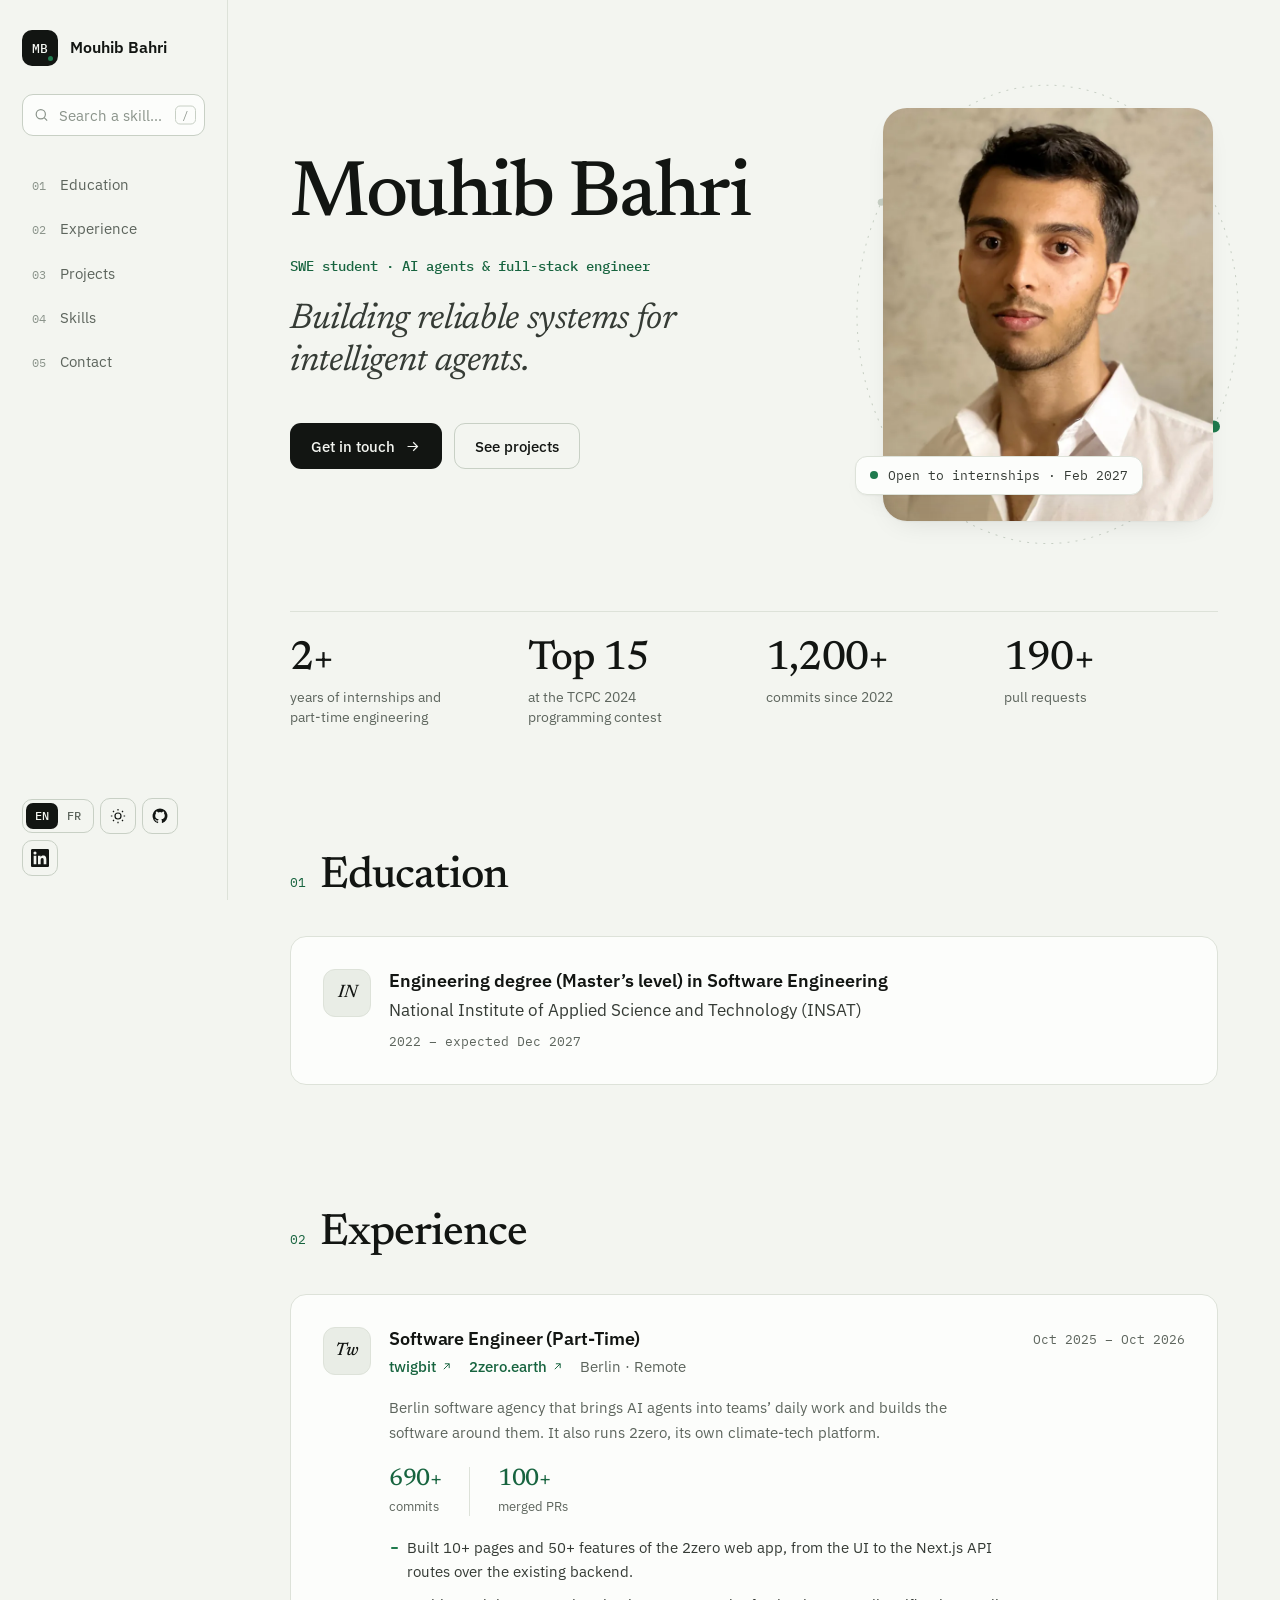
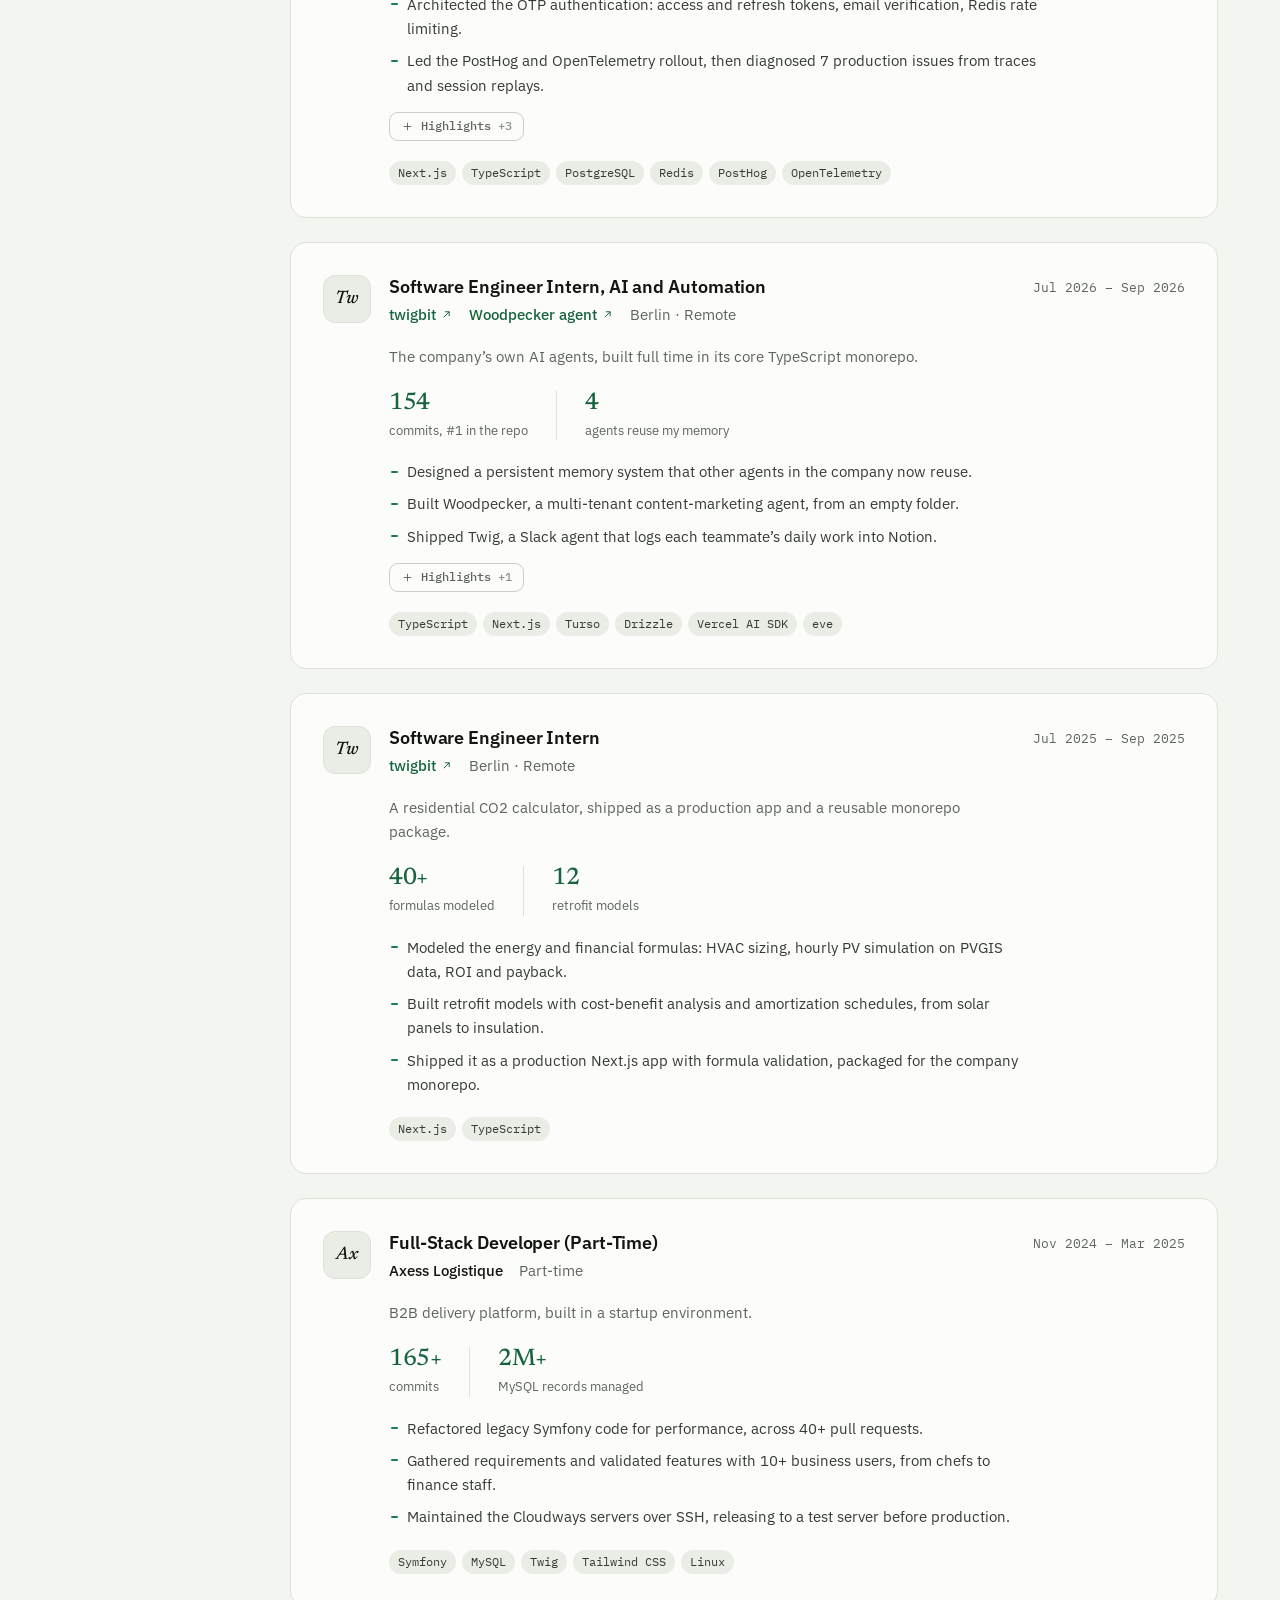
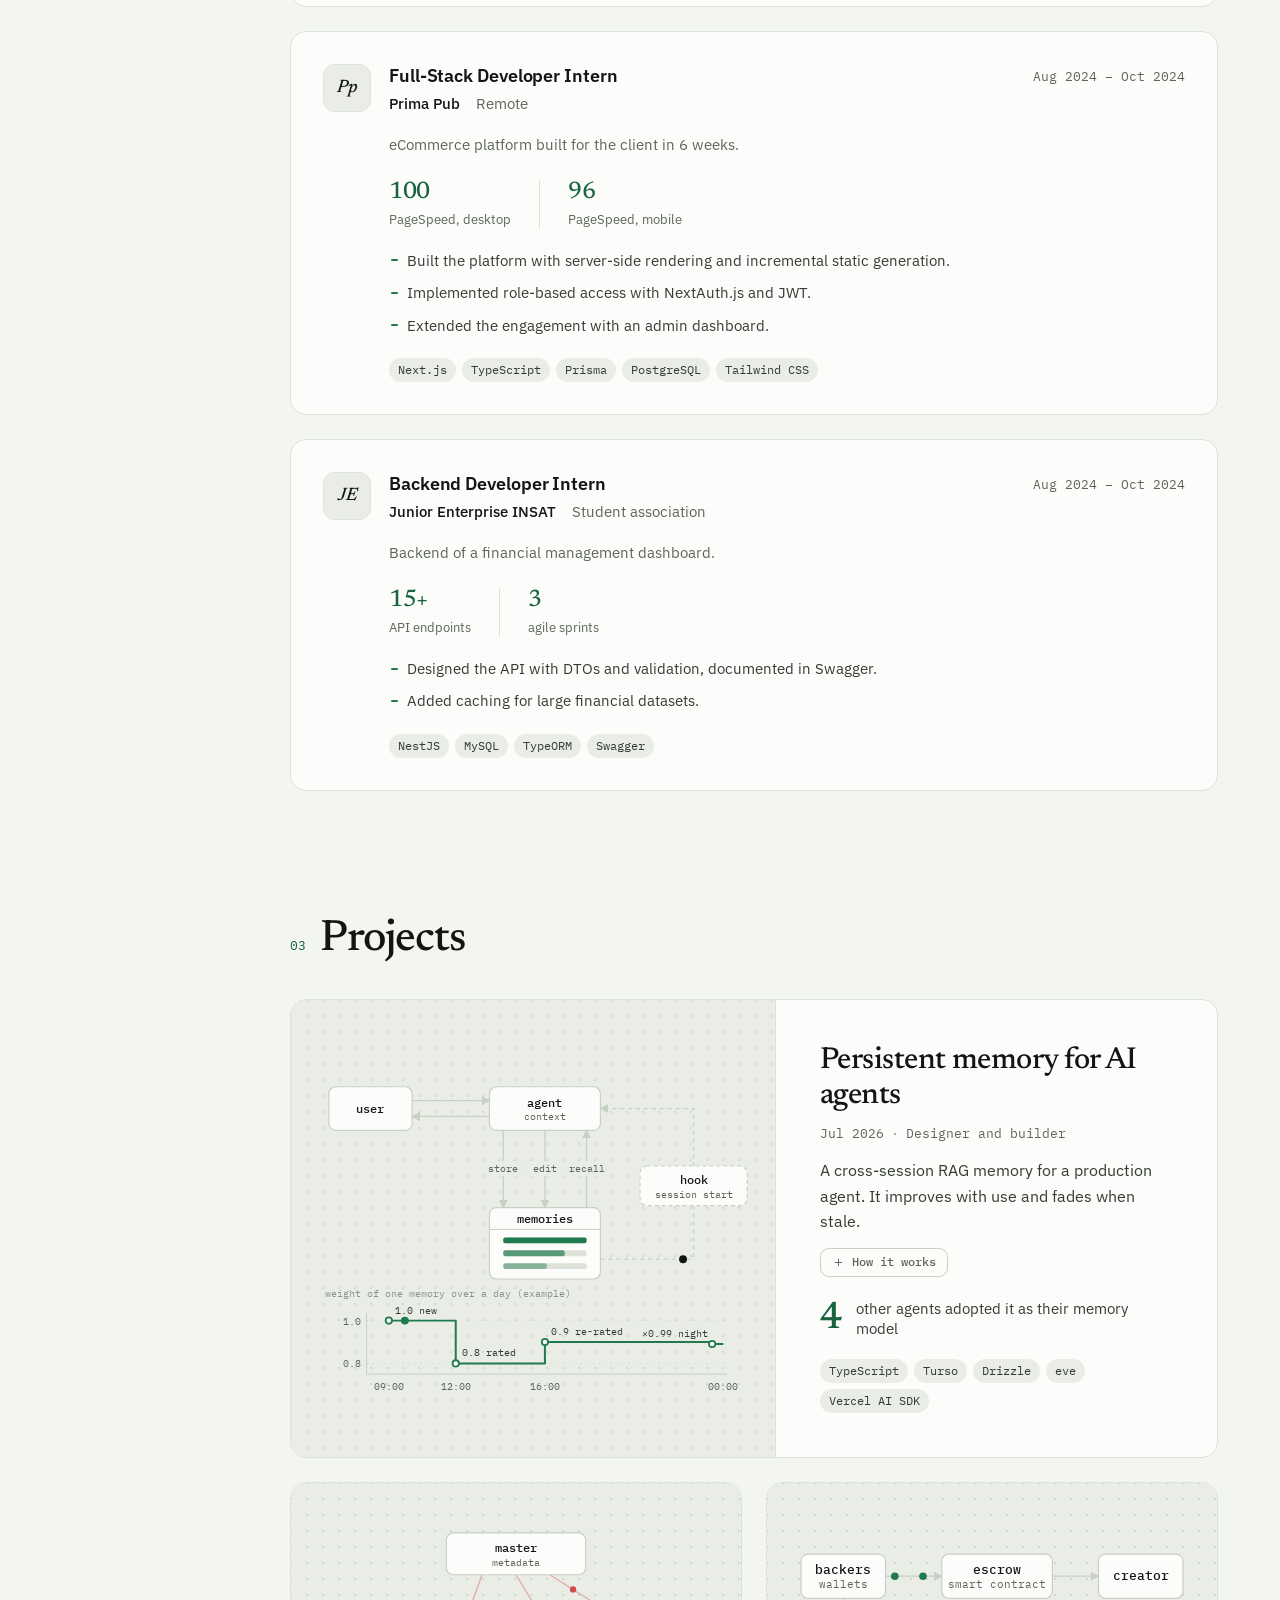
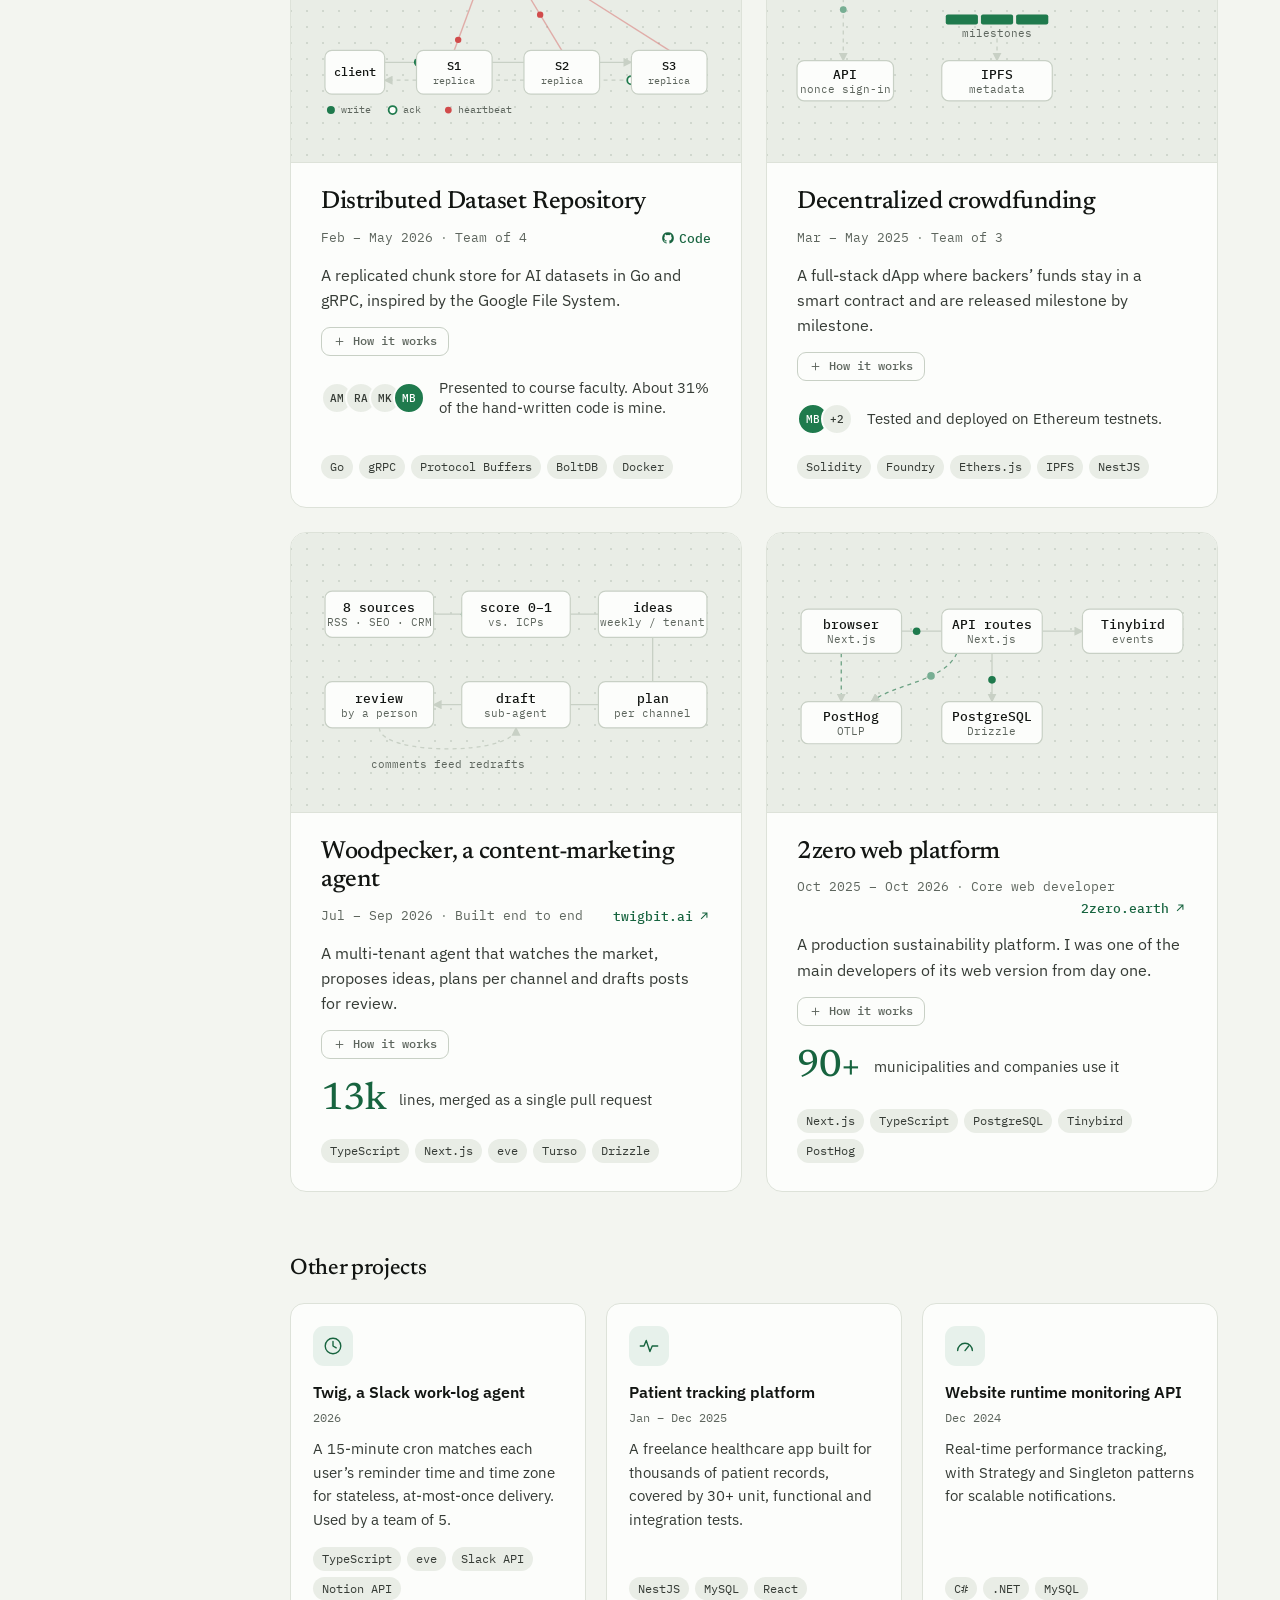
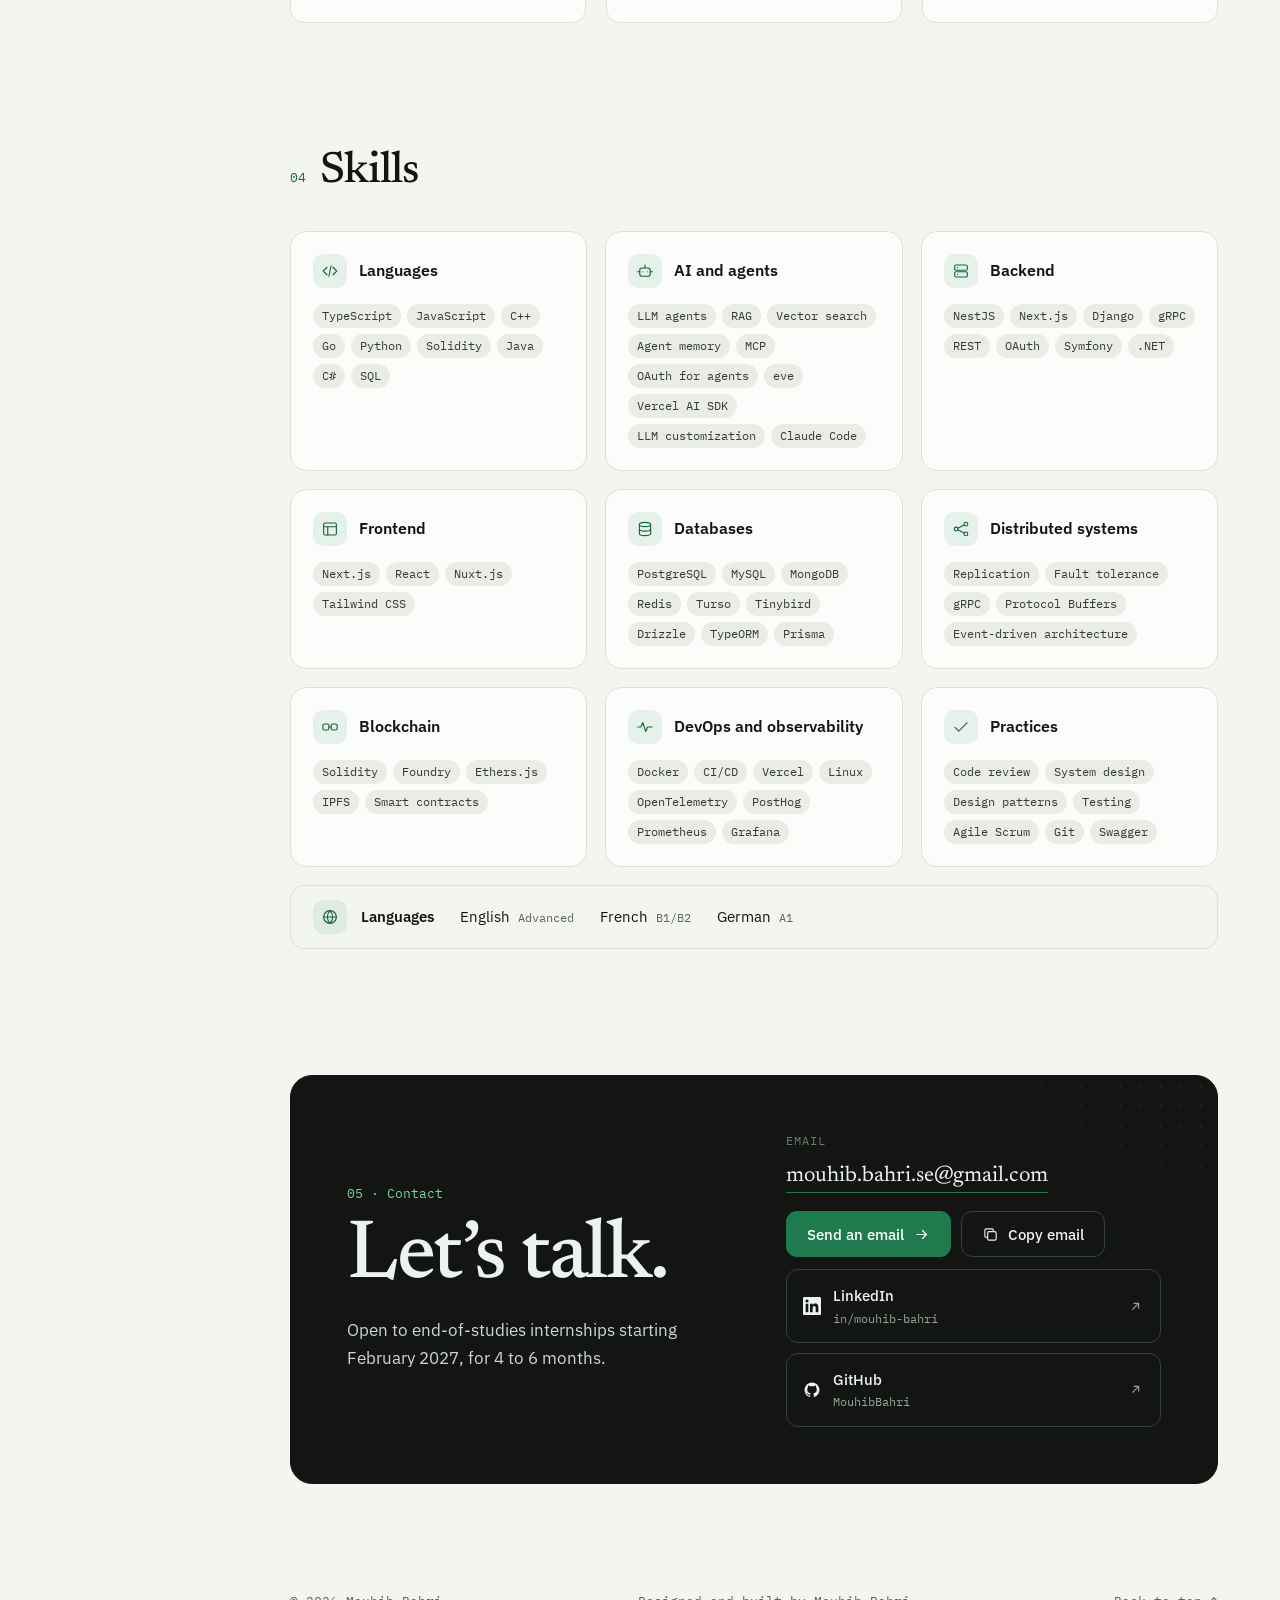
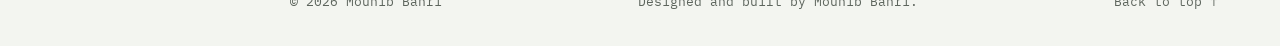
==== commit c588d447: "v2: calmer layout, sidebar nav, photo hero, skill search, new figures - One navigation: left sidebar" ====
--- a/index.html
+++ b/index.html
@@ -3,22 +3,22 @@
 <head>
 <meta charset="utf-8">
 <meta name="viewport" content="width=device-width, initial-scale=1">
-<title>Mouhib Bahri | Software Engineer, AI agents and distributed systems</title>
-<meta name="description" content="Software engineer building AI agent systems and the backend infrastructure under them: persistent memory, multi-tenancy, observability and distributed storage.">
+<title>Mouhib Bahri | Software engineer, AI agents and full-stack</title>
+<meta name="description" content="Mouhib Bahri, software engineering student building reliable systems for intelligent agents. Open to an end-of-studies internship from February 2027.">
 <meta name="author" content="Mouhib Bahri">
 <link rel="canonical" href="https://mouhibbahri.github.io/">
 <link rel="alternate" hreflang="en" href="https://mouhibbahri.github.io/">
 <link rel="alternate" hreflang="fr" href="https://mouhibbahri.github.io/fr/">
 <link rel="alternate" hreflang="x-default" href="https://mouhibbahri.github.io/">
-<meta property="og:type" content="website">
-<meta property="og:title" content="Mouhib Bahri | Software Engineer, AI agents and distributed systems">
-<meta property="og:description" content="Software engineer building AI agent systems and the backend infrastructure under them: persistent memory, multi-tenancy, observability and distributed storage.">
+<meta property="og:type" content="profile">
+<meta property="og:title" content="Mouhib Bahri | Software engineer, AI agents and full-stack">
+<meta property="og:description" content="Mouhib Bahri, software engineering student building reliable systems for intelligent agents. Open to an end-of-studies internship from February 2027.">
 <meta property="og:url" content="https://mouhibbahri.github.io/">
 <meta property="og:image" content="https://mouhibbahri.github.io/assets/img/og.png">
 <meta property="og:locale" content="en_US">
 <meta name="twitter:card" content="summary_large_image">
-<meta name="theme-color" content="#f6f4ef" media="(prefers-color-scheme: light)">
-<meta name="theme-color" content="#0e0e0d" media="(prefers-color-scheme: dark)">
+<meta name="theme-color" content="#f3f5f0" media="(prefers-color-scheme: light)">
+<meta name="theme-color" content="#0c0f0d" media="(prefers-color-scheme: dark)">
 <link rel="icon" href="./assets/img/favicon.svg" type="image/svg+xml">
 <link rel="preload" href="./assets/fonts/newsreader-latin-wght-normal.woff2" as="font" type="font/woff2" crossorigin>
 <link rel="preload" href="./assets/fonts/ibm-plex-sans-latin-wght-normal.woff2" as="font" type="font/woff2" crossorigin>
@@ -30,430 +30,319 @@
 })();
 </script>
 <link rel="stylesheet" href="./assets/css/site.css">
-<script type="application/ld+json">{"@context":"https://schema.org","@type":"Person","name":"Mouhib Bahri","jobTitle":"Software Engineer","url":"https://mouhibbahri.github.io/","email":"mailto:mouhib.bahri.se@gmail.com","sameAs":["https://github.com/MouhibBahri","https://www.linkedin.com/in/mouhib-bahri"],"alumniOf":{"@type":"CollegeOrUniversity","name":"INSAT"}}</script>
+<script type="application/ld+json">{"@context":"https://schema.org","@type":"Person","name":"Mouhib Bahri","jobTitle":"Software Engineer","url":"https://mouhibbahri.github.io/","image":"https://mouhibbahri.github.io/assets/img/mouhib.jpg","email":"mailto:mouhib.bahri.se@gmail.com","sameAs":["https://github.com/MouhibBahri","https://www.linkedin.com/in/mouhib-bahri"],"alumniOf":{"@type":"CollegeOrUniversity","name":"INSAT"}}</script>
 </head>
 <body>
 <a class="skip" href="#main">Skip to content</a>
 <div class="progress" aria-hidden="true"><span></span></div>
-<header class="top">
-<div class="wrap top-in">
+<header class="side">
 <a class="brand" href="#top" aria-label="Mouhib Bahri"><span class="brand-mark">MB</span><span class="brand-name">Mouhib Bahri</span></a>
-<nav class="nav" aria-label="Primary"><a href="#about" data-nav="about">About</a><a href="#experience" data-nav="experience">Experience</a><a href="#projects" data-nav="projects">Projects</a><a href="#skills" data-nav="skills">Skills</a><a href="#education" data-nav="education">Education</a><a href="#contact" data-nav="contact">Contact</a></nav>
-<div class="controls">
+<form class="search" role="search" autocomplete="off" onsubmit="return false">
+<label class="sr" for="q">Search a skill in experience and projects</label>
+<span class="search-ic"><svg viewBox="0 0 24 24" aria-hidden="true" fill="none" stroke="currentColor" stroke-width="1.7"><circle cx="11" cy="11" r="6.5"/><path d="m20 20-4.2-4.2"/></svg></span>
+<input id="q" type="search" placeholder="Search a skill…" role="combobox" aria-expanded="false" aria-controls="q-list" aria-autocomplete="list" spellcheck="false">
+<kbd class="search-kbd" aria-hidden="true">/</kbd>
+<ul class="suggest" id="q-list" role="listbox" hidden></ul>
+</form>
+<nav class="nav" id="nav" aria-label="Sections"><ol><li><a href="#education" data-nav="education"><span>01</span>Education</a></li><li><a href="#experience" data-nav="experience"><span>02</span>Experience</a></li><li><a href="#projects" data-nav="projects"><span>03</span>Projects</a></li><li><a href="#skills" data-nav="skills"><span>04</span>Skills</a></li><li><a href="#contact" data-nav="contact"><span>05</span>Contact</a></li></ol>
+<div class="nav-tools">
 <div class="lang" role="group" aria-label="Language">
 <a href="./" aria-current="true" data-lang="en" hreflang="en" lang="en">EN</a>
 <a href="fr/"  data-lang="fr" hreflang="fr" lang="fr">FR</a>
 </div>
 <button class="icon-btn theme" type="button" aria-label="Toggle light and dark theme"><svg viewBox="0 0 24 24" aria-hidden="true" fill="none" stroke="currentColor" stroke-width="1.6" class="i-sun"><circle cx="12" cy="12" r="4"/><path d="M12 2.5v2M12 19.5v2M2.5 12h2M19.5 12h2M5.3 5.3l1.4 1.4M17.3 17.3l1.4 1.4M5.3 18.7l1.4-1.4M17.3 6.7l1.4-1.4"/></svg><svg viewBox="0 0 24 24" aria-hidden="true" fill="none" stroke="currentColor" stroke-width="1.6" class="i-moon"><path d="M20 14.5A8 8 0 0 1 9.5 4a8 8 0 1 0 10.5 10.5z"/></svg></button>
-<button class="icon-btn menu-btn" type="button" aria-label="Menu" aria-expanded="false" aria-controls="sheet"><svg viewBox="0 0 24 24" aria-hidden="true" fill="none" stroke="currentColor" stroke-width="1.7"><path d="M4 8h16M4 16h16"/></svg></button>
-</div>
-</div>
-<nav class="sheet" id="sheet" aria-label="Mobile" hidden><a href="#about" data-nav="about"><span>01</span>About</a><a href="#experience" data-nav="experience"><span>02</span>Experience</a><a href="#projects" data-nav="projects"><span>03</span>Projects</a><a href="#skills" data-nav="skills"><span>04</span>Skills</a><a href="#education" data-nav="education"><span>05</span>Education</a><a href="#contact" data-nav="contact"><span>06</span>Contact</a></nav>
-</header>
-<nav class="rail" aria-label="Sections"><a href="#about" data-nav="about"><span>01</span>About</a><a href="#experience" data-nav="experience"><span>02</span>Experience</a><a href="#projects" data-nav="projects"><span>03</span>Projects</a><a href="#skills" data-nav="skills"><span>04</span>Skills</a><a href="#education" data-nav="education"><span>05</span>Education</a><a href="#contact" data-nav="contact"><span>06</span>Contact</a></nav>
+<a class="icon-btn" href="https://github.com/MouhibBahri" target="_blank" rel="noopener" aria-label="GitHub"><svg viewBox="0 0 24 24" aria-hidden="true"><path fill="currentColor" d="M12 2a10 10 0 0 0-3.16 19.49c.5.09.68-.22.68-.48v-1.7c-2.78.6-3.37-1.34-3.37-1.34-.46-1.16-1.11-1.47-1.11-1.47-.91-.62.07-.6.07-.6 1 .07 1.53 1.03 1.53 1.03.9 1.52 2.34 1.08 2.91.83.09-.65.35-1.09.63-1.34-2.22-.25-4.55-1.11-4.55-4.94 0-1.09.39-1.98 1.03-2.68-.1-.25-.45-1.27.1-2.65 0 0 .84-.27 2.75 1.02a9.5 9.5 0 0 1 5 0c1.91-1.29 2.75-1.02 2.75-1.02.55 1.38.2 2.4.1 2.65.64.7 1.03 1.59 1.03 2.68 0 3.84-2.34 4.68-4.57 4.93.36.31.68.92.68 1.85v2.74c0 .27.18.58.69.48A10 10 0 0 0 12 2z"/></svg></a>
+<a class="icon-btn" href="https://www.linkedin.com/in/mouhib-bahri" target="_blank" rel="noopener" aria-label="LinkedIn"><svg viewBox="0 0 24 24" aria-hidden="true"><path fill="currentColor" d="M20.45 20.45h-3.56v-5.57c0-1.33-.02-3.04-1.85-3.04-1.85 0-2.14 1.45-2.14 2.94v5.67H9.34V9h3.42v1.56h.05c.48-.9 1.64-1.85 3.37-1.85 3.6 0 4.27 2.37 4.27 5.46v6.28zM5.34 7.43a2.06 2.06 0 1 1 0-4.13 2.06 2.06 0 0 1 0 4.13zM7.12 20.45H3.56V9h3.56v11.45zM22.22 0H1.77C.79 0 0 .77 0 1.73v20.54C0 23.23.79 24 1.77 24h20.45c.98 0 1.78-.77 1.78-1.73V1.73C24 .77 23.2 0 22.22 0z"/></svg></a>
+</div>
+</nav>
+<div class="tools">
+<div class="lang" role="group" aria-label="Language">
+<a href="./" aria-current="true" data-lang="en" hreflang="en" lang="en">EN</a>
+<a href="fr/"  data-lang="fr" hreflang="fr" lang="fr">FR</a>
+</div>
+<button class="icon-btn theme" type="button" aria-label="Toggle light and dark theme"><svg viewBox="0 0 24 24" aria-hidden="true" fill="none" stroke="currentColor" stroke-width="1.6" class="i-sun"><circle cx="12" cy="12" r="4"/><path d="M12 2.5v2M12 19.5v2M2.5 12h2M19.5 12h2M5.3 5.3l1.4 1.4M17.3 17.3l1.4 1.4M5.3 18.7l1.4-1.4M17.3 6.7l1.4-1.4"/></svg><svg viewBox="0 0 24 24" aria-hidden="true" fill="none" stroke="currentColor" stroke-width="1.6" class="i-moon"><path d="M20 14.5A8 8 0 0 1 9.5 4a8 8 0 1 0 10.5 10.5z"/></svg></button>
+<a class="icon-btn social" href="https://github.com/MouhibBahri" target="_blank" rel="noopener" aria-label="GitHub"><svg viewBox="0 0 24 24" aria-hidden="true"><path fill="currentColor" d="M12 2a10 10 0 0 0-3.16 19.49c.5.09.68-.22.68-.48v-1.7c-2.78.6-3.37-1.34-3.37-1.34-.46-1.16-1.11-1.47-1.11-1.47-.91-.62.07-.6.07-.6 1 .07 1.53 1.03 1.53 1.03.9 1.52 2.34 1.08 2.91.83.09-.65.35-1.09.63-1.34-2.22-.25-4.55-1.11-4.55-4.94 0-1.09.39-1.98 1.03-2.68-.1-.25-.45-1.27.1-2.65 0 0 .84-.27 2.75 1.02a9.5 9.5 0 0 1 5 0c1.91-1.29 2.75-1.02 2.75-1.02.55 1.38.2 2.4.1 2.65.64.7 1.03 1.59 1.03 2.68 0 3.84-2.34 4.68-4.57 4.93.36.31.68.92.68 1.85v2.74c0 .27.18.58.69.48A10 10 0 0 0 12 2z"/></svg></a>
+<a class="icon-btn social" href="https://www.linkedin.com/in/mouhib-bahri" target="_blank" rel="noopener" aria-label="LinkedIn"><svg viewBox="0 0 24 24" aria-hidden="true"><path fill="currentColor" d="M20.45 20.45h-3.56v-5.57c0-1.33-.02-3.04-1.85-3.04-1.85 0-2.14 1.45-2.14 2.94v5.67H9.34V9h3.42v1.56h.05c.48-.9 1.64-1.85 3.37-1.85 3.6 0 4.27 2.37 4.27 5.46v6.28zM5.34 7.43a2.06 2.06 0 1 1 0-4.13 2.06 2.06 0 0 1 0 4.13zM7.12 20.45H3.56V9h3.56v11.45zM22.22 0H1.77C.79 0 0 .77 0 1.73v20.54C0 23.23.79 24 1.77 24h20.45c.98 0 1.78-.77 1.78-1.73V1.73C24 .77 23.2 0 22.22 0z"/></svg></a>
+<button class="icon-btn search-btn" type="button" aria-label="Search a skill" aria-expanded="false"><svg viewBox="0 0 24 24" aria-hidden="true" fill="none" stroke="currentColor" stroke-width="1.7"><circle cx="11" cy="11" r="6.5"/><path d="m20 20-4.2-4.2"/></svg></button>
+<button class="icon-btn menu-btn" type="button" aria-label="Menu" aria-expanded="false" aria-controls="nav"><svg viewBox="0 0 24 24" aria-hidden="true" fill="none" stroke="currentColor" stroke-width="1.7"><path d="M4 8h16M4 16h16"/></svg></button>
+</div>
+</header>
+<div class="finder" role="region" aria-label="Search a skill in experience and projects" hidden>
+<span class="finder-term"></span>
+<span class="finder-pos mono" aria-live="polite"></span>
+<button class="icon-btn finder-prev" type="button" aria-label="Previous match"><svg viewBox="0 0 24 24" aria-hidden="true" fill="none" stroke="currentColor" stroke-width="1.8"><path d="m6 15 6-6 6 6"/></svg></button>
+<button class="icon-btn finder-next" type="button" aria-label="Next match"><svg viewBox="0 0 24 24" aria-hidden="true" fill="none" stroke="currentColor" stroke-width="1.8"><path d="m6 9 6 6 6-6"/></svg></button>
+<button class="icon-btn finder-clear" type="button" aria-label="Clear search"><svg viewBox="0 0 24 24" aria-hidden="true" fill="none" stroke="currentColor" stroke-width="1.7"><path d="M6 6l12 12M18 6 6 18"/></svg></button>
+</div>
+<script type="application/json" id="skill-index">[{"name":"TypeScript","n":8},{"name":"Next.js","n":6},{"name":"eve","n":4},{"name":"MySQL","n":4},{"name":"Drizzle","n":3},{"name":"NestJS","n":3},{"name":"PostgreSQL","n":3},{"name":"Turso","n":3},{"name":"Vercel AI SDK","n":3},{"name":"Notion API","n":2},{"name":"OpenTelemetry","n":2},{"name":"PostHog","n":2},{"name":"React","n":2},{"name":"Slack API","n":2},{"name":"Tailwind CSS","n":2},{"name":".NET","n":1},{"name":"BoltDB","n":1},{"name":"C#","n":1},{"name":"Django","n":1},{"name":"Docker","n":1},{"name":"Ethers.js","n":1},{"name":"Foundry","n":1},{"name":"Go","n":1},{"name":"gRPC","n":1},{"name":"IPFS","n":1},{"name":"Linux","n":1},{"name":"MCP","n":1},{"name":"MongoDB","n":1},{"name":"Prisma","n":1},{"name":"Protocol Buffers","n":1},{"name":"Python","n":1},{"name":"RAG","n":1},{"name":"Redis","n":1},{"name":"Solidity","n":1},{"name":"Swagger","n":1},{"name":"Symfony","n":1},{"name":"Tinybird","n":1},{"name":"Twig","n":1},{"name":"TypeORM","n":1},{"name":"Agent memory","n":0},{"name":"Agile Scrum","n":0},{"name":"C++","n":0},{"name":"CI/CD","n":0},{"name":"Claude Code","n":0},{"name":"Code review","n":0},{"name":"Design patterns","n":0},{"name":"Event-driven architecture","n":0},{"name":"Fault tolerance","n":0},{"name":"Git","n":0},{"name":"Grafana","n":0},{"name":"Java","n":0},{"name":"JavaScript","n":0},{"name":"LLM agents","n":0},{"name":"LLM customization","n":0},{"name":"Nuxt.js","n":0},{"name":"OAuth","n":0},{"name":"OAuth for agents","n":0},{"name":"Prometheus","n":0},{"name":"Replication","n":0},{"name":"REST","n":0},{"name":"Smart contracts","n":0},{"name":"SQL","n":0},{"name":"System design","n":0},{"name":"Testing","n":0},{"name":"Vector search","n":0},{"name":"Vercel","n":0}]</script>
+<script type="application/json" id="i18n">{"none":"No match","inSkills":"Listed in skills","matches":"matches","match":"match"}</script>
 <main id="main">
 <section class="hero" id="top" aria-labelledby="hero-name">
-<div class="hero-grid wrap">
+<div class="hero-grid">
 <div class="hero-copy">
-<p class="status"><span class="pulse" aria-hidden="true"></span>Open to an end-of-studies internship from February 2027</p>
 <h1 id="hero-name">Mouhib Bahri</h1>
-<p class="hero-role">Software Engineer, AI agents and distributed systems</p>
-<p class="hero-pitch">I build AI agent systems and the backend infrastructure under them: persistent memory, multi-tenancy, observability and distributed storage.</p>
-<p class="hero-sub">Final-year Software Engineering student at INSAT, graduating in 2027.</p>
+<p class="hero-role">SWE student · AI agents &amp; full-stack engineer</p>
+<p class="slogan">Building reliable systems for intelligent agents.</p>
 <div class="hero-actions">
 <a class="btn btn-primary" href="#contact">Get in touch<svg viewBox="0 0 24 24" aria-hidden="true" fill="none" stroke="currentColor" stroke-width="1.7"><path d="M5 12h14M13 6l6 6-6 6"/></svg></a>
 <a class="btn btn-ghost" href="#projects">See projects</a>
-<span class="hero-social">
-<a class="icon-btn" href="https://github.com/MouhibBahri" target="_blank" rel="noopener" aria-label="GitHub"><svg viewBox="0 0 24 24" aria-hidden="true"><path fill="currentColor" d="M12 2a10 10 0 0 0-3.16 19.49c.5.09.68-.22.68-.48v-1.7c-2.78.6-3.37-1.34-3.37-1.34-.46-1.16-1.11-1.47-1.11-1.47-.91-.62.07-.6.07-.6 1 .07 1.53 1.03 1.53 1.03.9 1.52 2.34 1.08 2.91.83.09-.65.35-1.09.63-1.34-2.22-.25-4.55-1.11-4.55-4.94 0-1.09.39-1.98 1.03-2.68-.1-.25-.45-1.27.1-2.65 0 0 .84-.27 2.75 1.02a9.5 9.5 0 0 1 5 0c1.91-1.29 2.75-1.02 2.75-1.02.55 1.38.2 2.4.1 2.65.64.7 1.03 1.59 1.03 2.68 0 3.84-2.34 4.68-4.57 4.93.36.31.68.92.68 1.85v2.74c0 .27.18.58.69.48A10 10 0 0 0 12 2z"/></svg></a>
-<a class="icon-btn" href="https://www.linkedin.com/in/mouhib-bahri" target="_blank" rel="noopener" aria-label="LinkedIn"><svg viewBox="0 0 24 24" aria-hidden="true"><path fill="currentColor" d="M20.45 20.45h-3.56v-5.57c0-1.33-.02-3.04-1.85-3.04-1.85 0-2.14 1.45-2.14 2.94v5.67H9.34V9h3.42v1.56h.05c.48-.9 1.64-1.85 3.37-1.85 3.6 0 4.27 2.37 4.27 5.46v6.28zM5.34 7.43a2.06 2.06 0 1 1 0-4.13 2.06 2.06 0 0 1 0 4.13zM7.12 20.45H3.56V9h3.56v11.45zM22.22 0H1.77C.79 0 0 .77 0 1.73v20.54C0 23.23.79 24 1.77 24h20.45c.98 0 1.78-.77 1.78-1.73V1.73C24 .77 23.2 0 22.22 0z"/></svg></a>
-<a class="icon-btn" href="mailto:mouhib.bahri.se@gmail.com" aria-label="Email"><svg viewBox="0 0 24 24" aria-hidden="true" fill="none" stroke="currentColor" stroke-width="1.6"><rect x="3" y="5" width="18" height="14" rx="2"/><path d="m3.5 6.5 8.5 6.5 8.5-6.5"/></svg></a>
-</span>
-</div>
-</div>
-<figure class="hero-fig fig-card">
-<svg class="fx" viewBox="0 0 420 304" role="img" aria-label="Fig. 0  The stack I work on" xmlns="http://www.w3.org/2000/svg"><defs><marker id="ah" viewBox="0 0 8 8" refX="7" refY="4" markerWidth="7" markerHeight="7" orient="auto-start-reverse"><path d="M0 0 8 4 0 8z" class="fx-arrowhead"/></marker></defs><g class="fx-layer" style="--i:0"><rect x="70" y="18" width="330" height="46" rx="6"/><text class="fx-idx" x="54" y="45" text-anchor="end">L4</text><text class="fx-label fx-left" x="86" y="38">Agent runtime</text><text class="fx-sub fx-left" x="86" y="53">tools, schedules, sub-agents</text><circle class="fx-led" cx="382" cy="41" r="3.5"/></g><g class="fx-layer" style="--i:1"><rect x="70" y="74" width="330" height="46" rx="6"/><text class="fx-idx" x="54" y="101" text-anchor="end">L3</text><text class="fx-label fx-left" x="86" y="94">Persistent memory</text><text class="fx-sub fx-left" x="86" y="109">vector recall, decay, feedback</text><circle class="fx-led" cx="382" cy="97" r="3.5"/></g><g class="fx-layer" style="--i:2"><rect x="70" y="130" width="330" height="46" rx="6"/><text class="fx-idx" x="54" y="157" text-anchor="end">L2</text><text class="fx-label fx-left" x="86" y="150">Multi-tenancy</text><text class="fx-sub fx-left" x="86" y="165">tenant-scoped data access</text><circle class="fx-led" cx="382" cy="153" r="3.5"/></g><g class="fx-layer" style="--i:3"><rect x="70" y="186" width="330" height="46" rx="6"/><text class="fx-idx" x="54" y="213" text-anchor="end">L1</text><text class="fx-label fx-left" x="86" y="206">Observability</text><text class="fx-sub fx-left" x="86" y="221">traces, logs, session replay</text><circle class="fx-led" cx="382" cy="209" r="3.5"/></g><g class="fx-layer" style="--i:4"><rect x="70" y="242" width="330" height="46" rx="6"/><text class="fx-idx" x="54" y="269" text-anchor="end">L0</text><text class="fx-label fx-left" x="86" y="262">Distributed storage</text><text class="fx-sub fx-left" x="86" y="277">replication, fault tolerance</text><circle class="fx-led" cx="382" cy="265" r="3.5"/></g><path id="hspine" d="M354 12 V 296" class="fx-wire fx-dash"/><circle r="3.6" class="fx-dot"><animateMotion dur="5s" begin="0s" repeatCount="indefinite" rotate="auto"><mpath href="#hspine"/></animateMotion></circle></svg>
-<figcaption>Fig. 0  The stack I work on</figcaption>
-</figure>
-</div>
-<div class="wrap"><dl class="stats"><div class="stat"><dt>commits on a production platform</dt><dd>690+</dd></div><div class="stat"><dt>merged pull requests</dt><dd>100+</dd></div><div class="stat"><dt>municipalities and companies on that platform</dt><dd>90+</dd></div><div class="stat"><dt>other agents reuse my memory system</dt><dd>4</dd></div><div class="stat"><dt>TCPC 2024 programming contest</dt><dd>Top 15</dd></div><div class="stat"><dt>of internship and part-time engineering</dt><dd>2+ yrs</dd></div></dl></div>
-</section>
-<section class="section" id="about" aria-labelledby="about-title">
-<div class="wrap">
-<header class="sec-head"><span class="sec-n">§01</span><h2 id="about-title">About</h2></header>
-<div class="about-grid">
-<div class="about-text reveal">
-<p class="lead">Final-year Software Engineering student at INSAT with two-plus years of internship and part-time experience building production systems, across AI agent engineering, full-stack web, blockchain, DevOps and distributed systems. I am drawn to problems with real technical depth, where I can research, design and own a solution rather than implement a spec. I work mostly in TypeScript and C++, and my sweet spot is backend and systems work with enough full-stack range to ship end to end.</p>
-<p>I started in competitive programming (C++), which built my fluency in algorithms and data structures. My strongest instincts are architectural: I read the papers and the documentation first, then design the system properly.</p>
-</div>
-<aside class="about-side reveal">
-<h3 class="mini-title">How I work</h3>
-<ol class="work-list"><li><span>01</span>Reads the docs and the papers before writing code.</li><li><span>02</span>Owns ambiguous problems that have no existing template.</li><li><span>03</span>Backend and systems first, with real full-stack range.</li><li><span>04</span>Code review, unit tests and Agile Scrum as daily practice.</li></ol>
-<h3 class="mini-title">Interests</h3>
-<ul class="tags"><li>AI agents</li><li>Agent memory</li><li>RAG</li><li>Distributed systems</li><li>Backend architecture</li><li>Observability</li><li>Blockchain / Web3</li><li>DevOps</li></ul>
-</aside>
-</div>
-</div>
+</div>
+</div>
+<div class="portrait">
+<svg class="orbit" viewBox="0 0 400 480" aria-hidden="true">
+<ellipse cx="200" cy="240" rx="188" ry="226" class="orbit-ring"/>
+<ellipse cx="200" cy="240" rx="160" ry="196" class="orbit-ring orbit-ring-2"/>
+<circle r="6" class="orbit-dot orbit-dot-a"><animateMotion dur="16s" repeatCount="indefinite" path="M388 240a188 226 0 1 1-376 0a188 226 0 1 1 376 0"/></circle>
+<circle r="4" class="orbit-dot"><animateMotion dur="22s" begin="-9s" repeatCount="indefinite" path="M40 240a160 196 0 1 0 320 0a160 196 0 1 0-320 0"/></circle>
+<circle r="3.5" class="orbit-dot"><animateMotion dur="16s" begin="-8s" repeatCount="indefinite" path="M388 240a188 226 0 1 1-376 0a188 226 0 1 1 376 0"/></circle>
+</svg>
+<picture>
+<source srcset="./assets/img/mouhib.webp" type="image/webp">
+<img src="./assets/img/mouhib.jpg" width="720" height="900" alt="Portrait of Mouhib Bahri" fetchpriority="high">
+</picture>
+<p class="status"><span class="pulse" aria-hidden="true"></span>Open to internships · Feb 2027</p>
+</div>
+</div>
+<dl class="stats"><div class="stat"><dt>years of internships and part-time engineering</dt><dd><span class="count" data-n="2" data-pre="" data-suf="+">2+</span></dd></div><div class="stat"><dt>at the TCPC 2024 programming contest</dt><dd><span class="count" data-n="15" data-pre="Top " data-suf="">Top 15</span></dd></div><div class="stat"><dt>commits since 2022</dt><dd><span class="count" data-n="1200" data-pre="" data-suf="+">1,200+</span></dd></div><div class="stat"><dt>pull requests</dt><dd><span class="count" data-n="190" data-pre="" data-suf="+">190+</span></dd></div></dl>
+</section>
+<section class="section" id="education" aria-labelledby="education-title">
+<header class="sec-head"><span class="sec-n">01</span><h2 id="education-title">Education</h2></header>
+<article class="panel edu reveal">
+<span class="logo" aria-hidden="true">IN</span>
+<div>
+<h3>Engineering degree (Master’s level) in Software Engineering</h3>
+<p class="edu-school">National Institute of Applied Science and Technology (INSAT)</p>
+<p class="mono muted">2022 – expected Dec 2027</p>
+</div>
+</article>
 </section>
 <section class="section" id="experience" aria-labelledby="experience-title">
-<div class="wrap">
-<header class="sec-head"><span class="sec-n">§02</span><h2 id="experience-title">Experience</h2></header>
-<div class="orgs">
-<article class="org reveal">
-<header class="org-head">
+<header class="sec-head"><span class="sec-n">02</span><h2 id="experience-title">Experience</h2></header>
+<div class="xps">
+<article class="panel xp reveal" data-skills="next.js|typescript|postgresql|redis|posthog|opentelemetry|python|django|mcp" data-label="Software Engineer (Part-Time) · twigbit">
+<header class="xp-head">
 <span class="logo" aria-hidden="true">Tw</span>
-<div class="org-id">
-<h3>Twigbit Technologies GmbH</h3>
-<p class="mono">Berlin, Germany · Remote · 3 roles</p>
-</div>
-<span class="mono org-span">Jul 2025 – Oct 2026</span>
-</header>
-<ol class="roles">
-<li class="role">
-<div class="role-head"><h4>Software Engineer (Part-Time)</h4><span class="mono dates">Oct 2025 – Oct 2026</span></div>
-<p class="role-sum">Two tracks: the 2zero sustainability platform, used by 90+ municipalities and companies, and a large client’s website redesign.</p>
-<div class="role-row">
-<ul class="metrics"><li>690+ commits</li><li>100+ merged PRs</li><li>20+ PRs reviewed</li></ul>
-<button class="toggle" type="button" aria-expanded="false" aria-controls="hl-en-1" hidden><svg viewBox="0 0 24 24" aria-hidden="true" fill="none" stroke="currentColor" stroke-width="1.7" class="i-plus"><path d="M12 5v14M5 12h14"/></svg><span>Highlights</span><span class="count">4</span></button>
-</div>
-<ul class="points" id="hl-en-1"><li>Built 10+ pages and 50+ features of the 2zero web app, from the UI to the Next.js API routes that adapt the existing backend.</li><li>Architected the OTP authentication: access and refresh tokens, email verification, Redis-backed rate limiting.</li><li>Led the PostHog and OpenTelemetry integration, then used traces and session replay to diagnose 7 production issues.</li><li>On the redesign team, built LLM agents that let the client’s marketers create design components from a prompt, through a headless CMS exposed over MCP with OAuth.</li></ul>
-<ul class="tags"><li>Next.js</li><li>TypeScript</li><li>Drizzle</li><li>PostgreSQL</li><li>Redis</li><li>Tinybird</li><li>PostHog</li><li>OpenTelemetry</li><li>Python</li><li>Django</li><li>MCP</li></ul>
+<div class="xp-id">
+<h3>Software Engineer (Part-Time)</h3>
+<p class="xp-co"><a class="ext" href="https://www.twigbit.ai/en" target="_blank" rel="noopener">twigbit<svg viewBox="0 0 24 24" aria-hidden="true" fill="none" stroke="currentColor" stroke-width="1.8" class="i-ext"><path d="M7 17 17 7M9 7h8v8"/></svg></a><a class="ext" href="https://2zero.earth" target="_blank" rel="noopener">2zero.earth<svg viewBox="0 0 24 24" aria-hidden="true" fill="none" stroke="currentColor" stroke-width="1.8" class="i-ext"><path d="M7 17 17 7M9 7h8v8"/></svg></a><span class="muted">Berlin · Remote</span></p>
+</div>
+<p class="xp-dates mono">Oct 2025 – Oct 2026</p>
+</header>
+<p class="xp-about">Berlin software agency that brings AI agents into teams’ daily work and builds the software around them. It also runs 2zero, its own climate-tech platform.</p>
+<dl class="kpis"><div><dd><span class="count" data-n="690" data-pre="" data-suf="+">690+</span></dd><dt>commits</dt></div><div><dd><span class="count" data-n="100" data-pre="" data-suf="+">100+</span></dd><dt>merged PRs</dt></div></dl>
+<ul class="points"><li>Built 10+ pages and 50+ features of the 2zero web app, from the UI to the Next.js API routes over the existing backend.</li><li>Architected the OTP authentication: access and refresh tokens, email verification, Redis rate limiting.</li><li>Led the PostHog and OpenTelemetry rollout, then diagnosed 7 production issues from traces and session replays.</li></ul>
+<ul class="points points-more" id="hl-1"><li>Developed LLM agents that let a large client’s marketers create design components from a prompt, through a headless CMS over MCP.</li><li>Secured the team’s MCP server with OAuth, so external agents get access tokens from the CMS.</li><li>Reviewed 20+ teammate pull requests and wrote unit tests in a Scrum team.</li></ul>
+<button class="toggle" type="button" aria-expanded="false" aria-controls="hl-1" hidden><svg viewBox="0 0 24 24" aria-hidden="true" fill="none" stroke="currentColor" stroke-width="1.7" class="i-plus"><path d="M12 5v14M5 12h14"/></svg><span>Highlights</span><span class="n">+3</span></button>
+<ul class="tags"><li data-skill="next.js">Next.js</li><li data-skill="typescript">TypeScript</li><li data-skill="postgresql">PostgreSQL</li><li data-skill="redis">Redis</li><li data-skill="posthog">PostHog</li><li data-skill="opentelemetry">OpenTelemetry</li></ul>
+</article>
+<article class="panel xp reveal" data-skills="typescript|next.js|turso|drizzle|vercel ai sdk|eve|slack api|notion api" data-label="Software Engineer Intern, AI and Automation · twigbit">
+<header class="xp-head">
+<span class="logo" aria-hidden="true">Tw</span>
+<div class="xp-id">
+<h3>Software Engineer Intern, AI and Automation</h3>
+<p class="xp-co"><a class="ext" href="https://www.twigbit.ai/en" target="_blank" rel="noopener">twigbit<svg viewBox="0 0 24 24" aria-hidden="true" fill="none" stroke="currentColor" stroke-width="1.8" class="i-ext"><path d="M7 17 17 7M9 7h8v8"/></svg></a><a class="ext" href="https://www.twigbit.ai/en/agents/marketing" target="_blank" rel="noopener">Woodpecker agent<svg viewBox="0 0 24 24" aria-hidden="true" fill="none" stroke="currentColor" stroke-width="1.8" class="i-ext"><path d="M7 17 17 7M9 7h8v8"/></svg></a><span class="muted">Berlin · Remote</span></p>
+</div>
+<p class="xp-dates mono">Jul 2026 – Sep 2026</p>
+</header>
+<p class="xp-about">The company’s own AI agents, built full time in its core TypeScript monorepo.</p>
+<dl class="kpis"><div><dd><span class="count" data-n="154" data-pre="" data-suf="">154</span></dd><dt>commits, #1 in the repo</dt></div><div><dd><span class="count" data-n="4" data-pre="" data-suf="">4</span></dd><dt>agents reuse my memory</dt></div></dl>
+<ul class="points"><li>Designed a persistent memory system that other agents in the company now reuse.</li><li>Built Woodpecker, a multi-tenant content-marketing agent, from an empty folder.</li><li>Shipped Twig, a Slack agent that logs each teammate’s daily work into Notion.</li></ul>
+<ul class="points points-more" id="hl-2"><li>Built shared packages: email-OTP sign-in with Argon2id, transactional email, a vector column type.</li></ul>
+<button class="toggle" type="button" aria-expanded="false" aria-controls="hl-2" hidden><svg viewBox="0 0 24 24" aria-hidden="true" fill="none" stroke="currentColor" stroke-width="1.7" class="i-plus"><path d="M12 5v14M5 12h14"/></svg><span>Highlights</span><span class="n">+1</span></button>
+<ul class="tags"><li data-skill="typescript">TypeScript</li><li data-skill="next.js">Next.js</li><li data-skill="turso">Turso</li><li data-skill="drizzle">Drizzle</li><li data-skill="vercel ai sdk">Vercel AI SDK</li><li data-skill="eve">eve</li></ul>
+</article>
+<article class="panel xp reveal" data-skills="next.js|typescript" data-label="Software Engineer Intern · twigbit">
+<header class="xp-head">
+<span class="logo" aria-hidden="true">Tw</span>
+<div class="xp-id">
+<h3>Software Engineer Intern</h3>
+<p class="xp-co"><a class="ext" href="https://www.twigbit.ai/en" target="_blank" rel="noopener">twigbit<svg viewBox="0 0 24 24" aria-hidden="true" fill="none" stroke="currentColor" stroke-width="1.8" class="i-ext"><path d="M7 17 17 7M9 7h8v8"/></svg></a><span class="muted">Berlin · Remote</span></p>
+</div>
+<p class="xp-dates mono">Jul 2025 – Sep 2025</p>
+</header>
+<p class="xp-about">A residential CO2 calculator, shipped as a production app and a reusable monorepo package.</p>
+<dl class="kpis"><div><dd><span class="count" data-n="40" data-pre="" data-suf="+">40+</span></dd><dt>formulas modeled</dt></div><div><dd><span class="count" data-n="12" data-pre="" data-suf="">12</span></dd><dt>retrofit models</dt></div></dl>
+<ul class="points"><li>Modeled the energy and financial formulas: HVAC sizing, hourly PV simulation on PVGIS data, ROI and payback.</li><li>Built retrofit models with cost-benefit analysis and amortization schedules, from solar panels to insulation.</li><li>Shipped it as a production Next.js app with formula validation, packaged for the company monorepo.</li></ul>
+<ul class="tags"><li data-skill="next.js">Next.js</li><li data-skill="typescript">TypeScript</li></ul>
+</article>
+<article class="panel xp reveal" data-skills="symfony|mysql|twig|tailwind css|linux" data-label="Full-Stack Developer (Part-Time) · Axess Logistique">
+<header class="xp-head">
+<span class="logo" aria-hidden="true">Ax</span>
+<div class="xp-id">
+<h3>Full-Stack Developer (Part-Time)</h3>
+<p class="xp-co"><span class="co">Axess Logistique</span><span class="muted">Part-time</span></p>
+</div>
+<p class="xp-dates mono">Nov 2024 – Mar 2025</p>
+</header>
+<p class="xp-about">B2B delivery platform, built in a startup environment.</p>
+<dl class="kpis"><div><dd><span class="count" data-n="165" data-pre="" data-suf="+">165+</span></dd><dt>commits</dt></div><div><dd><span class="count" data-n="2" data-pre="" data-suf="M+">2M+</span></dd><dt>MySQL records managed</dt></div></dl>
+<ul class="points"><li>Refactored legacy Symfony code for performance, across 40+ pull requests.</li><li>Gathered requirements and validated features with 10+ business users, from chefs to finance staff.</li><li>Maintained the Cloudways servers over SSH, releasing to a test server before production.</li></ul>
+<ul class="tags"><li data-skill="symfony">Symfony</li><li data-skill="mysql">MySQL</li><li data-skill="twig">Twig</li><li data-skill="tailwind css">Tailwind CSS</li><li data-skill="linux">Linux</li></ul>
+</article>
+<article class="panel xp reveal" data-skills="next.js|typescript|prisma|postgresql|tailwind css" data-label="Full-Stack Developer Intern · Prima Pub">
+<header class="xp-head">
+<span class="logo" aria-hidden="true">Pp</span>
+<div class="xp-id">
+<h3>Full-Stack Developer Intern</h3>
+<p class="xp-co"><span class="co">Prima Pub</span><span class="muted">Remote</span></p>
+</div>
+<p class="xp-dates mono">Aug 2024 – Oct 2024</p>
+</header>
+<p class="xp-about">eCommerce platform built for the client in 6 weeks.</p>
+<dl class="kpis"><div><dd><span class="count" data-n="100" data-pre="" data-suf="">100</span></dd><dt>PageSpeed, desktop</dt></div><div><dd><span class="count" data-n="96" data-pre="" data-suf="">96</span></dd><dt>PageSpeed, mobile</dt></div></dl>
+<ul class="points"><li>Built the platform with server-side rendering and incremental static generation.</li><li>Implemented role-based access with NextAuth.js and JWT.</li><li>Extended the engagement with an admin dashboard.</li></ul>
+<ul class="tags"><li data-skill="next.js">Next.js</li><li data-skill="typescript">TypeScript</li><li data-skill="prisma">Prisma</li><li data-skill="postgresql">PostgreSQL</li><li data-skill="tailwind css">Tailwind CSS</li></ul>
+</article>
+<article class="panel xp reveal" data-skills="nestjs|mysql|typeorm|swagger" data-label="Backend Developer Intern · Junior Enterprise INSAT">
+<header class="xp-head">
+<span class="logo" aria-hidden="true">JE</span>
+<div class="xp-id">
+<h3>Backend Developer Intern</h3>
+<p class="xp-co"><span class="co">Junior Enterprise INSAT</span><span class="muted">Student association</span></p>
+</div>
+<p class="xp-dates mono">Aug 2024 – Oct 2024</p>
+</header>
+<p class="xp-about">Backend of a financial management dashboard.</p>
+<dl class="kpis"><div><dd><span class="count" data-n="15" data-pre="" data-suf="+">15+</span></dd><dt>API endpoints</dt></div><div><dd><span class="count" data-n="3" data-pre="" data-suf="">3</span></dd><dt>agile sprints</dt></div></dl>
+<ul class="points"><li>Designed the API with DTOs and validation, documented in Swagger.</li><li>Added caching for large financial datasets.</li></ul>
+<ul class="tags"><li data-skill="nestjs">NestJS</li><li data-skill="mysql">MySQL</li><li data-skill="typeorm">TypeORM</li><li data-skill="swagger">Swagger</li></ul>
+</article></div>
+</section>
+<section class="section" id="projects" aria-labelledby="projects-title">
+<header class="sec-head"><span class="sec-n">03</span><h2 id="projects-title">Projects</h2></header>
+<div class="cards">
+<article class="card wide reveal" id="p-memory" data-skills="typescript|turso|drizzle|eve|vercel ai sdk|rag" data-label="Persistent memory for AI agents">
+<figure class="card-fig"><svg class="fx" viewBox="0 0 440 342" role="img" aria-label="Persistent memory for AI agents" xmlns="http://www.w3.org/2000/svg"><defs><marker id="ah1" viewBox="0 0 8 8" refX="7" refY="4" markerWidth="7" markerHeight="7" orient="auto-start-reverse"><path d="M0 0 8 4 0 8z" class="fx-arrowhead"/></marker></defs><path d="M98 42 H176" class="fx-wire" marker-end="url(#ah1)"/><path d="M176 58 H98" class="fx-wire" marker-end="url(#ah1)"/><path d="M190 72 V150" class="fx-wire" marker-end="url(#ah1)"/><path d="M232 72 V150" class="fx-wire" marker-end="url(#ah1)"/><path d="M274 150 V72" class="fx-wire" marker-end="url(#ah1)"/><path d="M288 202 H382 V148 M382 108 V50 H288" class="fx-wire fx-hookwire" marker-end="url(#ah1)"/><circle r="4" class="fx-dot fx-dot-hook" opacity="0"><animateMotion dur="10s" repeatCount="indefinite" path="M288 202 H382 V50 H288" keyPoints="0;0;1;1" keyTimes="0;0.001;0.16;1" calcMode="linear"/><animate attributeName="opacity" values="0;0;1;1;0;0" keyTimes="0;0.001;0.005;0.156;0.16;1" dur="10s" repeatCount="indefinite"/></circle><circle r="4" class="fx-dot" opacity="0"><animateMotion dur="10s" repeatCount="indefinite" path="M98 42 H176" keyPoints="0;0;1;1" keyTimes="0;0.19;0.29;1" calcMode="linear"/><animate attributeName="opacity" values="0;0;1;1;0;0" keyTimes="0;0.19;0.194;0.286;0.29;1" dur="10s" repeatCount="indefinite"/></circle><circle r="4" class="fx-dot" opacity="0"><animateMotion dur="10s" repeatCount="indefinite" path="M274 150 V72" keyPoints="0;0;1;1" keyTimes="0;0.32;0.43;1" calcMode="linear"/><animate attributeName="opacity" values="0;0;1;1;0;0" keyTimes="0;0.32;0.324;0.426;0.43;1" dur="10s" repeatCount="indefinite"/></circle><circle r="4" class="fx-dot" opacity="0"><animateMotion dur="10s" repeatCount="indefinite" path="M176 58 H98" keyPoints="0;0;1;1" keyTimes="0;0.46;0.56;1" calcMode="linear"/><animate attributeName="opacity" values="0;0;1;1;0;0" keyTimes="0;0.46;0.464;0.556;0.56;1" dur="10s" repeatCount="indefinite"/></circle><circle r="4" class="fx-dot" opacity="0"><animateMotion dur="10s" repeatCount="indefinite" path="M190 72 V150" keyPoints="0;0;1;1" keyTimes="0;0.6;0.72;1" calcMode="linear"/><animate attributeName="opacity" values="0;0;1;1;0;0" keyTimes="0;0.6;0.604;0.716;0.72;1" dur="10s" repeatCount="indefinite"/></circle><circle r="4" class="fx-dot" opacity="0"><animateMotion dur="10s" repeatCount="indefinite" path="M232 72 V150" keyPoints="0;0;1;1" keyTimes="0;0.78;0.9;1" calcMode="linear"/><animate attributeName="opacity" values="0;0;1;1;0;0" keyTimes="0;0.78;0.784;0.896;0.9;1" dur="10s" repeatCount="indefinite"/></circle><g class="fx-op"><rect x="169" y="103" width="42" height="15" rx="4"/><text x="190" y="114" text-anchor="middle">store</text><rect class="fx-op-on" x="169" y="103" width="42" height="15" rx="4" opacity="0"><animate attributeName="opacity" values="0;0;1;1;0;0" keyTimes="0;0.6;0.61;0.71;0.72;1" dur="10s" repeatCount="indefinite"/></rect><text class="fx-op-on-t" x="190" y="114" text-anchor="middle" opacity="0">store<animate attributeName="opacity" values="0;0;1;1;0;0" keyTimes="0;0.6;0.61;0.71;0.72;1" dur="10s" repeatCount="indefinite"/></text></g><g class="fx-op"><rect x="211" y="103" width="42" height="15" rx="4"/><text x="232" y="114" text-anchor="middle">edit</text><rect class="fx-op-on" x="211" y="103" width="42" height="15" rx="4" opacity="0"><animate attributeName="opacity" values="0;0;1;1;0;0" keyTimes="0;0.78;0.79;0.89;0.9;1" dur="10s" repeatCount="indefinite"/></rect><text class="fx-op-on-t" x="232" y="114" text-anchor="middle" opacity="0">edit<animate attributeName="opacity" values="0;0;1;1;0;0" keyTimes="0;0.78;0.79;0.89;0.9;1" dur="10s" repeatCount="indefinite"/></text></g><g class="fx-op"><rect x="253" y="103" width="42" height="15" rx="4"/><text x="274" y="114" text-anchor="middle">recall</text><rect class="fx-op-on" x="253" y="103" width="42" height="15" rx="4" opacity="0"><animate attributeName="opacity" values="0;0;1;1;0;0" keyTimes="0;0.32;0.33;0.42;0.43;1" dur="10s" repeatCount="indefinite"/></rect><text class="fx-op-on-t" x="274" y="114" text-anchor="middle" opacity="0">recall<animate attributeName="opacity" values="0;0;1;1;0;0" keyTimes="0;0.32;0.33;0.42;0.43;1" dur="10s" repeatCount="indefinite"/></text></g><g class="fx-node "><rect x="14" y="28" width="84" height="44" rx="7"/><text class="fx-label" x="56" y="54" text-anchor="middle">user</text></g><g class="fx-node "><rect x="176" y="28" width="112" height="44" rx="7"/><text class="fx-label" x="232" y="48" text-anchor="middle">agent</text><text class="fx-sub" x="232" y="62" text-anchor="middle">context</text></g><g class="fx-node fx-hook"><rect x="328" y="108" width="108" height="40" rx="7"/><text class="fx-label" x="382" y="126" text-anchor="middle">hook</text><text class="fx-sub" x="382" y="140" text-anchor="middle">session start</text></g><g class="fx-node fx-table"><rect x="176" y="150" width="112" height="72" rx="7"/><path d="M176 172 H288" class="fx-rule"/><text class="fx-label" x="232" y="165" text-anchor="middle">memories</text><rect class="fx-track" x="190" y="180" width="84" height="6" rx="2"/><rect class="fx-bar fx-bar-0" x="190" y="180" width="84" height="6" rx="2"/><rect class="fx-track" x="190" y="193" width="84" height="6" rx="2"/><rect class="fx-bar fx-bar-1" x="190" y="193" width="62" height="6" rx="2"/><rect class="fx-track" x="190" y="206" width="84" height="6" rx="2"/><rect class="fx-bar fx-bar-2" x="190" y="206" width="44" height="6" rx="2"/></g><text class="fx-cap" x="10" y="240">weight of one memory over a day (example)</text><path d="M52 264 H416 M52 307.2 H416" class="fx-grid"/><path d="M52 256 V318 H416" class="fx-axis"/><text class="fx-sub" x="46" y="268" text-anchor="end">1.0</text><text class="fx-sub" x="46" y="311.2" text-anchor="end">0.8</text><text class="fx-sub" x="74.5" y="334" text-anchor="middle">09:00</text><text class="fx-sub" x="142" y="334" text-anchor="middle">12:00</text><text class="fx-sub" x="232" y="334" text-anchor="middle">16:00</text><text class="fx-sub" x="412" y="334" text-anchor="middle">00:00</text><path d="M74.5 264 H142 V307.2 H232 V285.6 H400.75 V287.544 H412" class="fx-weight"/><circle cx="74.5" cy="264" r="3.2" class="fx-pt"/><text class="fx-sub fx-ptl" x="80.5" y="257" text-anchor="start">1.0 new</text><circle cx="142" cy="307.2" r="3.2" class="fx-pt"/><text class="fx-sub fx-ptl" x="148" y="300.2" text-anchor="start">0.8 rated</text><circle cx="232" cy="285.6" r="3.2" class="fx-pt"/><text class="fx-sub fx-ptl" x="238" y="278.6" text-anchor="start">0.9 re-rated</text><circle cx="400.75" cy="287.544" r="3.2" class="fx-pt"/><text class="fx-sub fx-ptl" x="396.75" y="280.544" text-anchor="end">×0.99 night</text><circle r="4" class="fx-dot"><animateMotion dur="10s" repeatCount="indefinite" path="M74.5 264 H142 V307.2 H232 V285.6 H400.75 V287.544 H412"/></circle></svg></figure>
+<div class="card-body">
+<h3>Persistent memory for AI agents</h3>
+<p class="meta mono">Jul 2026<span class="sep" aria-hidden="true">·</span>Designer and builder</p>
+<p class="card-line">A cross-session RAG memory for a production agent. It improves with use and fades when stale.</p>
+<ul class="points points-more" id="hw-1"><li>1024-d embeddings, int8-quantized into libSQL F8_BLOB columns through a custom Drizzle type.</li><li>Recall ranked by similarity × 0.95^days, plus a hook that injects the top memories at session start.</li><li>Weights tuned by agent ratings (EWMA, α = 0.3) and a nightly decay with a ~69-day half-life.</li><li>Nightly garbage collection, and recalled memories are treated as data, never as commands.</li></ul>
+<button class="toggle" type="button" aria-expanded="false" aria-controls="hw-1" hidden><svg viewBox="0 0 24 24" aria-hidden="true" fill="none" stroke="currentColor" stroke-width="1.7" class="i-plus"><path d="M12 5v14M5 12h14"/></svg><span>How it works</span></button>
+<p class="outcome"><span class="big">4</span><span class="outcome-t">other agents adopted it as their memory model</span></p>
+<ul class="tags"><li data-skill="typescript">TypeScript</li><li data-skill="turso">Turso</li><li data-skill="drizzle">Drizzle</li><li data-skill="eve">eve</li><li data-skill="vercel ai sdk">Vercel AI SDK</li></ul>
+</div>
+</article>
+<article class="card reveal" id="p-ddr" data-skills="go|grpc|protocol buffers|boltdb|docker" data-label="Distributed Dataset Repository">
+<figure class="card-fig"><svg class="fx" viewBox="0 0 404 200" role="img" aria-label="Distributed Dataset Repository" xmlns="http://www.w3.org/2000/svg"><defs><marker id="ah2" viewBox="0 0 8 8" refX="7" refY="4" markerWidth="7" markerHeight="7" orient="auto-start-reverse"><path d="M0 0 8 4 0 8z" class="fx-arrowhead"/></marker></defs><path d="M70 140 H102 M178 140 H210 M286 140 H318" class="fx-wire" marker-end="url(#ah2)"/><path d="M318 158 H286 M210 158 H178 M102 158 H70" class="fx-wire fx-dash" marker-end="url(#ah2)"/><path d="M140 128 L168 52" class="fx-hbline"/><circle r="3.2" class="fx-hb"><animateMotion dur="1.8s" begin="-0.0s" repeatCount="indefinite" path="M140 128 L168 52"/></circle><path d="M248 128 L202 52" class="fx-hbline"/><circle r="3.2" class="fx-hb"><animateMotion dur="1.8s" begin="-0.6s" repeatCount="indefinite" path="M248 128 L202 52"/></circle><path d="M356 128 L236 52" class="fx-hbline"/><circle r="3.2" class="fx-hb"><animateMotion dur="1.8s" begin="-1.2s" repeatCount="indefinite" path="M356 128 L236 52"/></circle><circle r="4.2" class="fx-dot"><animateMotion dur="4.4s" repeatCount="indefinite" keyPoints="0;1;1" keyTimes="0;0.42;1" calcMode="linear" path="M70 140 H318"/><animate attributeName="opacity" values="1;1;0;0" keyTimes="0;0.42;0.43;1" dur="4.4s" repeatCount="indefinite"/></circle><circle r="4.2" class="fx-dot fx-ack"><animateMotion dur="4.4s" repeatCount="indefinite" keyPoints="0;0;1;1" keyTimes="0;0.5;0.92;1" calcMode="linear" path="M318 158 H70"/><animate attributeName="opacity" values="0;0;1;1;0" keyTimes="0;0.49;0.5;0.92;0.93" dur="4.4s" repeatCount="indefinite"/></circle><g class="fx-node "><rect x="132" y="10" width="140" height="42" rx="7"/><text class="fx-label" x="202" y="29" text-anchor="middle">master</text><text class="fx-sub" x="202" y="43" text-anchor="middle">metadata</text></g><g class="fx-node "><rect x="10" y="128" width="60" height="44" rx="7"/><text class="fx-label" x="40" y="154" text-anchor="middle">client</text></g><g class="fx-node "><rect x="102" y="128" width="76" height="44" rx="7"/><text class="fx-label" x="140" y="148" text-anchor="middle">S1</text><text class="fx-sub" x="140" y="162" text-anchor="middle">replica</text></g><g class="fx-node "><rect x="210" y="128" width="76" height="44" rx="7"/><text class="fx-label" x="248" y="148" text-anchor="middle">S2</text><text class="fx-sub" x="248" y="162" text-anchor="middle">replica</text></g><g class="fx-node fx-tail"><rect x="318" y="128" width="76" height="44" rx="7"/><text class="fx-label" x="356" y="148" text-anchor="middle">S3</text><text class="fx-sub" x="356" y="162" text-anchor="middle">replica</text></g><text class="fx-sub fx-accent-text" x="356" y="190" text-anchor="middle" opacity="0">fsync · seal<animate attributeName="opacity" values="0;0;1;1;0;0" keyTimes="0;0.41;0.42;0.55;0.56;1" dur="4.4s" repeatCount="indefinite"/></text><circle cx="16" cy="188" r="4" class="fx-dot"/><text class="fx-sub fx-left" x="26" y="191">write</text><circle cx="78" cy="188" r="4" class="fx-dot fx-ack"/><text class="fx-sub fx-left" x="88" y="191">ack</text><circle cx="134" cy="188" r="3.4" class="fx-hb"/><text class="fx-sub fx-left" x="144" y="191">heartbeat</text></svg></figure>
+<div class="card-body">
+<h3>Distributed Dataset Repository</h3>
+<p class="meta mono">Feb – May 2026<span class="sep" aria-hidden="true">·</span>Team of 4<span class="card-links"><a class="ext" href="https://github.com/Amir-Mallek/Distributed-Dataset-Repository" target="_blank" rel="noopener"><svg viewBox="0 0 24 24" aria-hidden="true"><path fill="currentColor" d="M12 2a10 10 0 0 0-3.16 19.49c.5.09.68-.22.68-.48v-1.7c-2.78.6-3.37-1.34-3.37-1.34-.46-1.16-1.11-1.47-1.11-1.47-.91-.62.07-.6.07-.6 1 .07 1.53 1.03 1.53 1.03.9 1.52 2.34 1.08 2.91.83.09-.65.35-1.09.63-1.34-2.22-.25-4.55-1.11-4.55-4.94 0-1.09.39-1.98 1.03-2.68-.1-.25-.45-1.27.1-2.65 0 0 .84-.27 2.75 1.02a9.5 9.5 0 0 1 5 0c1.91-1.29 2.75-1.02 2.75-1.02.55 1.38.2 2.4.1 2.65.64.7 1.03 1.59 1.03 2.68 0 3.84-2.34 4.68-4.57 4.93.36.31.68.92.68 1.85v2.74c0 .27.18.58.69.48A10 10 0 0 0 12 2z"/></svg>Code</a></span></p>
+<p class="card-line">A replicated chunk store for AI datasets in Go and gRPC, inspired by the Google File System.</p>
+<ul class="points points-more" id="hw-2"><li>Designed for 50+ GB datasets: 64 MiB chunks, 1 MiB CRC32-checked blocks, replication factor 3.</li><li>I built the master’s failure handling: heartbeats, dead-node detection and automatic re-replication.</li><li>Chained acks: fsync, wait for downstream, seal, ack upstream. A client ack means every replica persisted.</li><li>A failure-injection suite kills a node, corrupts a chunk, and checks the rebuilt copy’s SHA-256.</li></ul>
+<button class="toggle" type="button" aria-expanded="false" aria-controls="hw-2" hidden><svg viewBox="0 0 24 24" aria-hidden="true" fill="none" stroke="currentColor" stroke-width="1.7" class="i-plus"><path d="M12 5v14M5 12h14"/></svg><span>How it works</span></button>
+<p class="outcome"><span class="avatars" aria-hidden="true"><span>AM</span><span>RA</span><span>MK</span><span class="me">MB</span></span><span class="outcome-t">Presented to course faculty. About 31% of the hand-written code is mine.</span></p>
+<ul class="tags"><li data-skill="go">Go</li><li data-skill="grpc">gRPC</li><li data-skill="protocol buffers">Protocol Buffers</li><li data-skill="boltdb">BoltDB</li><li data-skill="docker">Docker</li></ul>
+</div>
+</article>
+<article class="card reveal" id="p-dapp" data-skills="solidity|foundry|ethers.js|ipfs|nestjs|mongodb|react" data-label="Decentralized crowdfunding">
+<figure class="card-fig"><svg class="fx" viewBox="0 0 400 176" role="img" aria-label="Decentralized crowdfunding" xmlns="http://www.w3.org/2000/svg"><defs><marker id="ah3" viewBox="0 0 8 8" refX="7" refY="4" markerWidth="7" markerHeight="7" orient="auto-start-reverse"><path d="M0 0 8 4 0 8z" class="fx-arrowhead"/></marker></defs><path d="M94 42 H150" class="fx-wire" marker-end="url(#ah3)"/><path d="M260 42 H306" class="fx-wire" marker-end="url(#ah3)"/><path d="M52 64 V126" class="fx-wire fx-dash" marker-end="url(#ah3)"/><path d="M205 104 V126" class="fx-wire fx-dash" marker-end="url(#ah3)"/><circle r="3.8" class="fx-dot"><animateMotion dur="1.5s" begin="0s" repeatCount="indefinite" path="M94 42 H150"/></circle><circle r="3.8" class="fx-dot"><animateMotion dur="1.5s" begin="-0.75s" repeatCount="indefinite" path="M94 42 H150"/></circle><circle r="4" class="fx-dot" opacity="0"><animateMotion dur="6s" repeatCount="indefinite" path="M260 42 H306" keyPoints="0;0;1;1" keyTimes="0;0.24;0.33;1" calcMode="linear"/><animate attributeName="opacity" values="0;0;1;1;0;0" keyTimes="0;0.24;0.244;0.326;0.33;1" dur="6s" repeatCount="indefinite"/></circle><circle r="4" class="fx-dot" opacity="0"><animateMotion dur="6s" repeatCount="indefinite" path="M260 42 H306" keyPoints="0;0;1;1" keyTimes="0;0.57;0.66;1" calcMode="linear"/><animate attributeName="opacity" values="0;0;1;1;0;0" keyTimes="0;0.57;0.574;0.656;0.66;1" dur="6s" repeatCount="indefinite"/></circle><circle r="4" class="fx-dot" opacity="0"><animateMotion dur="6s" repeatCount="indefinite" path="M260 42 H306" keyPoints="0;0;1;1" keyTimes="0;0.9;0.99;1" calcMode="linear"/><animate attributeName="opacity" values="0;0;1;1;0;0" keyTimes="0;0.9;0.904;0.986;0.99;1" dur="6s" repeatCount="indefinite"/></circle><circle r="3.4" class="fx-dot fx-dot-soft" opacity="0"><animateMotion dur="6s" repeatCount="indefinite" path="M52 64 V126" keyPoints="0;0;1;1" keyTimes="0;0.02;0.14;1" calcMode="linear"/><animate attributeName="opacity" values="0;0;1;1;0;0" keyTimes="0;0.02;0.024;0.136;0.14;1" dur="6s" repeatCount="indefinite"/></circle><g class="fx-node "><rect x="10" y="20" width="84" height="44" rx="7"/><text class="fx-label" x="52" y="40" text-anchor="middle">backers</text><text class="fx-sub" x="52" y="54" text-anchor="middle">wallets</text></g><g class="fx-node "><rect x="150" y="20" width="110" height="44" rx="7"/><text class="fx-label" x="205" y="40" text-anchor="middle">escrow</text><text class="fx-sub" x="205" y="54" text-anchor="middle">smart contract</text></g><g class="fx-node "><rect x="306" y="20" width="84" height="44" rx="7"/><text class="fx-label" x="348" y="46" text-anchor="middle">creator</text></g><g class="fx-node "><rect x="6" y="126" width="96" height="40" rx="7"/><text class="fx-label" x="54" y="144" text-anchor="middle">API</text><text class="fx-sub" x="54" y="158" text-anchor="middle">nonce sign-in</text></g><g class="fx-node "><rect x="150" y="126" width="110" height="40" rx="7"/><text class="fx-label" x="205" y="144" text-anchor="middle">IPFS</text><text class="fx-sub" x="205" y="158" text-anchor="middle">metadata</text></g><rect class="fx-track" x="154" y="80" width="32" height="10" rx="2"/><rect class="fx-ms fx-ms-0" x="154" y="80" width="32" height="10" rx="2"/><rect class="fx-track" x="189" y="80" width="32" height="10" rx="2"/><rect class="fx-ms fx-ms-1" x="189" y="80" width="32" height="10" rx="2"/><rect class="fx-track" x="224" y="80" width="32" height="10" rx="2"/><rect class="fx-ms fx-ms-2" x="224" y="80" width="32" height="10" rx="2"/><text class="fx-sub" x="205" y="102" text-anchor="middle">milestones</text></svg></figure>
+<div class="card-body">
+<h3>Decentralized crowdfunding</h3>
+<p class="meta mono">Mar – May 2025<span class="sep" aria-hidden="true">·</span>Team of 3</p>
+<p class="card-line">A full-stack dApp where backers’ funds stay in a smart contract and are released milestone by milestone.</p>
+<ul class="points points-more" id="hw-3"><li>Gasless wallet sign-in: the backend issues a nonce and the wallet signs it.</li><li>Campaign metadata stored on IPFS, so it cannot change after launch.</li><li>On-chain, milestone-based fund release written in Solidity and tested with Foundry.</li></ul>
+<button class="toggle" type="button" aria-expanded="false" aria-controls="hw-3" hidden><svg viewBox="0 0 24 24" aria-hidden="true" fill="none" stroke="currentColor" stroke-width="1.7" class="i-plus"><path d="M12 5v14M5 12h14"/></svg><span>How it works</span></button>
+<p class="outcome"><span class="avatars" aria-hidden="true"><span class="me">MB</span><span>+2</span></span><span class="outcome-t">Tested and deployed on Ethereum testnets.</span></p>
+<ul class="tags"><li data-skill="solidity">Solidity</li><li data-skill="foundry">Foundry</li><li data-skill="ethers.js">Ethers.js</li><li data-skill="ipfs">IPFS</li><li data-skill="nestjs">NestJS</li></ul>
+</div>
+</article>
+<article class="card reveal" id="p-woodpecker" data-skills="typescript|next.js|eve|turso|drizzle|vercel ai sdk" data-label="Woodpecker, a content-marketing agent">
+<figure class="card-fig"><svg class="fx" viewBox="0 0 400 202" role="img" aria-label="Woodpecker, a content-marketing agent" xmlns="http://www.w3.org/2000/svg"><defs><marker id="ah4" viewBox="0 0 8 8" refX="7" refY="4" markerWidth="7" markerHeight="7" orient="auto-start-reverse"><path d="M0 0 8 4 0 8z" class="fx-arrowhead"/></marker></defs><path d="M118 43 H146 M254 43 H282 M336 66 V110 M282 133 H254 M146 133 H118" class="fx-wire" marker-end="url(#ah4)"/><path d="M64 156 C64 184 200 184 200 156" class="fx-wire fx-dash" marker-end="url(#ah4)"/><circle r="3.8" class="fx-dot"><animateMotion dur="5s" begin="0s" repeatCount="indefinite" path="M118 43 H282 M336 66 V110 M282 133 H118"/></circle><g class="fx-node "><rect x="10" y="20" width="108" height="46" rx="7"/><text class="fx-label" x="64" y="41" text-anchor="middle">8 sources</text><text class="fx-sub" x="64" y="55" text-anchor="middle">RSS · SEO · CRM</text></g><g class="fx-node "><rect x="146" y="20" width="108" height="46" rx="7"/><text class="fx-label" x="200" y="41" text-anchor="middle">score 0–1</text><text class="fx-sub" x="200" y="55" text-anchor="middle">vs. ICPs</text></g><g class="fx-node "><rect x="282" y="20" width="108" height="46" rx="7"/><text class="fx-label" x="336" y="41" text-anchor="middle">ideas</text><text class="fx-sub" x="336" y="55" text-anchor="middle">weekly / tenant</text></g><g class="fx-node "><rect x="282" y="110" width="108" height="46" rx="7"/><text class="fx-label" x="336" y="131" text-anchor="middle">plan</text><text class="fx-sub" x="336" y="145" text-anchor="middle">per channel</text></g><g class="fx-node "><rect x="146" y="110" width="108" height="46" rx="7"/><text class="fx-label" x="200" y="131" text-anchor="middle">draft</text><text class="fx-sub" x="200" y="145" text-anchor="middle">sub-agent</text></g><g class="fx-node "><rect x="10" y="110" width="108" height="46" rx="7"/><text class="fx-label" x="64" y="131" text-anchor="middle">review</text><text class="fx-sub" x="64" y="145" text-anchor="middle">by a person</text></g><text class="fx-sub" x="132" y="196" text-anchor="middle">comments feed redrafts</text></svg></figure>
+<div class="card-body">
+<h3>Woodpecker, a content-marketing agent</h3>
+<p class="meta mono">Jul – Sep 2026<span class="sep" aria-hidden="true">·</span>Built end to end<span class="card-links"><a class="ext" href="https://www.twigbit.ai/en/agents/marketing" target="_blank" rel="noopener">twigbit.ai<svg viewBox="0 0 24 24" aria-hidden="true" fill="none" stroke="currentColor" stroke-width="1.8" class="i-ext"><path d="M7 17 17 7M9 7h8v8"/></svg></a></span></p>
+<p class="card-line">A multi-tenant agent that watches the market, proposes ideas, plans per channel and drafts posts for review.</p>
+<ul class="points points-more" id="hw-4"><li>About 20 tools, with a nightly sweep over 8 signal sources scored 0 to 1 against each tenant’s ideal customers.</li><li>Tenant isolation enforced in 13 repositories at the data-access boundary.</li><li>A Next.js app with posts, calendar and review, plus an agent chat that survives a page refresh.</li></ul>
+<button class="toggle" type="button" aria-expanded="false" aria-controls="hw-4" hidden><svg viewBox="0 0 24 24" aria-hidden="true" fill="none" stroke="currentColor" stroke-width="1.7" class="i-plus"><path d="M12 5v14M5 12h14"/></svg><span>How it works</span></button>
+<p class="outcome"><span class="big">13k</span><span class="outcome-t">lines, merged as a single pull request</span></p>
+<ul class="tags"><li data-skill="typescript">TypeScript</li><li data-skill="next.js">Next.js</li><li data-skill="eve">eve</li><li data-skill="turso">Turso</li><li data-skill="drizzle">Drizzle</li></ul>
+</div>
+</article>
+<article class="card reveal" id="p-2zero" data-skills="next.js|typescript|postgresql|tinybird|posthog|opentelemetry" data-label="2zero web platform">
+<figure class="card-fig"><svg class="fx" viewBox="0 0 400 166" role="img" aria-label="2zero web platform" xmlns="http://www.w3.org/2000/svg"><defs><marker id="ah5" viewBox="0 0 8 8" refX="7" refY="4" markerWidth="7" markerHeight="7" orient="auto-start-reverse"><path d="M0 0 8 4 0 8z" class="fx-arrowhead"/></marker></defs><path d="M110 42 H150 M250 42 H290" class="fx-wire" marker-end="url(#ah5)"/><path d="M200 64 V112" class="fx-wire" marker-end="url(#ah5)"/><path d="M165 64 C152 92 104 94 80 112" class="fx-wire fx-dash fx-otel" marker-end="url(#ah5)"/><path d="M50 64 V112" class="fx-wire fx-dash fx-otel" marker-end="url(#ah5)"/><circle r="3.8" class="fx-dot"><animateMotion dur="3s" begin="0s" repeatCount="indefinite" path="M110 42 H290"/></circle><circle r="3.8" class="fx-dot"><animateMotion dur="3s" begin="-1.4s" repeatCount="indefinite" path="M200 64 V112"/></circle><circle r="3.8" class="fx-dot fx-dot-soft"><animateMotion dur="3s" begin="-0.8s" repeatCount="indefinite" path="M165 64 C152 92 104 94 80 112"/></circle><g class="fx-node "><rect x="10" y="20" width="100" height="44" rx="7"/><text class="fx-label" x="60" y="40" text-anchor="middle">browser</text><text class="fx-sub" x="60" y="54" text-anchor="middle">Next.js</text></g><g class="fx-node "><rect x="150" y="20" width="100" height="44" rx="7"/><text class="fx-label" x="200" y="40" text-anchor="middle">API routes</text><text class="fx-sub" x="200" y="54" text-anchor="middle">Next.js</text></g><g class="fx-node "><rect x="290" y="20" width="100" height="44" rx="7"/><text class="fx-label" x="340" y="40" text-anchor="middle">Tinybird</text><text class="fx-sub" x="340" y="54" text-anchor="middle">events</text></g><g class="fx-node "><rect x="150" y="112" width="100" height="42" rx="7"/><text class="fx-label" x="200" y="131" text-anchor="middle">PostgreSQL</text><text class="fx-sub" x="200" y="145" text-anchor="middle">Drizzle</text></g><g class="fx-node "><rect x="10" y="112" width="100" height="42" rx="7"/><text class="fx-label" x="60" y="131" text-anchor="middle">PostHog</text><text class="fx-sub" x="60" y="145" text-anchor="middle">OTLP</text></g></svg></figure>
+<div class="card-body">
+<h3>2zero web platform</h3>
+<p class="meta mono">Oct 2025 – Oct 2026<span class="sep" aria-hidden="true">·</span>Core web developer<span class="card-links"><a class="ext" href="https://2zero.earth" target="_blank" rel="noopener">2zero.earth<svg viewBox="0 0 24 24" aria-hidden="true" fill="none" stroke="currentColor" stroke-width="1.8" class="i-ext"><path d="M7 17 17 7M9 7h8v8"/></svg></a></span></p>
+<p class="card-line">A production sustainability platform. I was one of the main developers of its web version from day one.</p>
+<ul class="points points-more" id="hw-5"><li>10+ pages and 50+ features, from community moderation to a Leaflet map and leaderboards.</li><li>Logs and traces sent over OTLP to PostHog, with readable production stack traces.</li><li>Dates migrated to the Temporal API for timezone-correct countdowns and leaderboards.</li></ul>
+<button class="toggle" type="button" aria-expanded="false" aria-controls="hw-5" hidden><svg viewBox="0 0 24 24" aria-hidden="true" fill="none" stroke="currentColor" stroke-width="1.7" class="i-plus"><path d="M12 5v14M5 12h14"/></svg><span>How it works</span></button>
+<p class="outcome"><span class="big">90+</span><span class="outcome-t">municipalities and companies use it</span></p>
+<ul class="tags"><li data-skill="next.js">Next.js</li><li data-skill="typescript">TypeScript</li><li data-skill="postgresql">PostgreSQL</li><li data-skill="tinybird">Tinybird</li><li data-skill="posthog">PostHog</li></ul>
+</div>
+</article></div>
+<h3 class="sub-title">Other projects</h3>
+<ul class="minis">
+<li class="mini reveal" data-skills="typescript|eve|slack api|notion api" data-label="Twig, a Slack work-log agent">
+<span class="logo logo-glyph" aria-hidden="true"><svg viewBox="0 0 24 24" aria-hidden="true" fill="none" stroke="currentColor" stroke-width="1.5" stroke-linecap="round" stroke-linejoin="round"><circle cx="12" cy="12" r="8.5"/><path d="M12 7v5l3.5 2"/></svg></span>
+<h4>Twig, a Slack work-log agent</h4>
+<p class="mono muted">2026</p>
+<p class="mini-line">A 15-minute cron matches each user’s reminder time and time zone for stateless, at-most-once delivery. Used by a team of 5.</p>
+<ul class="tags"><li data-skill="typescript">TypeScript</li><li data-skill="eve">eve</li><li data-skill="slack api">Slack API</li><li data-skill="notion api">Notion API</li></ul>
 </li>
-<li class="role">
-<div class="role-head"><h4>Software Engineer Intern, AI and Automation</h4><span class="mono dates">Jul 2026 – Sep 2026</span></div>
-<p class="role-sum">Full time in the company’s core TypeScript agent monorepo, as its largest contributor by commits over the period.</p>
-<div class="role-row">
-<ul class="metrics"><li>154 commits</li><li>16+ reviewed PRs merged</li></ul>
-<button class="toggle" type="button" aria-expanded="false" aria-controls="hl-en-2" hidden><svg viewBox="0 0 24 24" aria-hidden="true" fill="none" stroke="currentColor" stroke-width="1.7" class="i-plus"><path d="M12 5v14M5 12h14"/></svg><span>Highlights</span><span class="count">4</span></button>
-</div>
-<ul class="points" id="hl-en-2"><li>Designed the persistent agent memory system, later adopted by 4 other agents.</li><li>Built Woodpecker, a multi-tenant content-marketing agent, from an empty folder.</li><li>Shipped Twig, a Slack agent that collects each teammate’s daily work log into Notion.</li><li>Built shared packages: email-OTP sign-in with Argon2id, transactional email, a vector column type.</li></ul>
-<ul class="tags"><li>TypeScript</li><li>Next.js</li><li>Turso</li><li>Drizzle</li><li>Vercel AI SDK</li><li>eve</li><li>Slack API</li><li>Notion API</li></ul>
+<li class="mini reveal" data-skills="nestjs|mysql|react" data-label="Patient tracking platform">
+<span class="logo logo-glyph" aria-hidden="true"><svg viewBox="0 0 24 24" aria-hidden="true" fill="none" stroke="currentColor" stroke-width="1.5" stroke-linecap="round" stroke-linejoin="round"><path d="M2.5 12h4l2.5-6 4 12 2.5-6h6"/></svg></span>
+<h4>Patient tracking platform</h4>
+<p class="mono muted">Jan – Dec 2025</p>
+<p class="mini-line">A freelance healthcare app built for thousands of patient records, covered by 30+ unit, functional and integration tests.</p>
+<ul class="tags"><li data-skill="nestjs">NestJS</li><li data-skill="mysql">MySQL</li><li data-skill="react">React</li></ul>
 </li>
-<li class="role">
-<div class="role-head"><h4>Software Engineer Intern</h4><span class="mono dates">Jul 2025 – Sep 2025</span></div>
-<p class="role-sum">A residential CO2 calculator, shipped as a production Next.js app and a reusable monorepo package.</p>
-<div class="role-row">
-<ul class="metrics"><li>40+ formulas</li><li>12 retrofit models</li></ul>
-<button class="toggle" type="button" aria-expanded="false" aria-controls="hl-en-3" hidden><svg viewBox="0 0 24 24" aria-hidden="true" fill="none" stroke="currentColor" stroke-width="1.7" class="i-plus"><path d="M12 5v14M5 12h14"/></svg><span>Highlights</span><span class="count">2</span></button>
-</div>
-<ul class="points" id="hl-en-3"><li>Researched and modeled energy and financial formulas: HVAC sizing, hourly PV simulation on PVGIS data, ROI and payback.</li><li>Built retrofit models with cost-benefit analysis and amortization schedules, from solar panels to insulation.</li></ul>
-<ul class="tags"><li>Next.js</li><li>TypeScript</li></ul>
-</li></ol>
-</article>
-<article class="org single reveal">
-<header class="org-head">
-<span class="logo" aria-hidden="true">Ax</span>
-<div class="org-id">
-<h3>Full-Stack Developer (Part-Time)</h3>
-<p class="mono"><span class="org-name">Axess Logistique</span> · Part-time</p>
-</div>
-<span class="mono org-span">Nov 2024 – Mar 2025</span>
-</header>
-<div class="single-body">
-<p class="role-sum">A B2B delivery platform, in a startup environment.</p>
-<div class="role-row">
-<ul class="metrics"><li>165+ commits</li><li>40+ PRs</li><li>2M+ MySQL records</li></ul>
-<button class="toggle" type="button" aria-expanded="false" aria-controls="hl-en-4" hidden><svg viewBox="0 0 24 24" aria-hidden="true" fill="none" stroke="currentColor" stroke-width="1.7" class="i-plus"><path d="M12 5v14M5 12h14"/></svg><span>Highlights</span><span class="count">3</span></button>
-</div>
-<ul class="points" id="hl-en-4"><li>Refactored legacy Symfony code for performance and managed the MySQL databases.</li><li>Worked directly with 10+ business users, from chefs to finance staff, on requirements and fixes.</li><li>Maintained the Cloudways servers over SSH, with a test server before every production deploy.</li></ul>
-<ul class="tags"><li>Symfony</li><li>MySQL</li><li>Twig</li><li>Tailwind CSS</li><li>Linux</li></ul></div>
-</article>
-<article class="org single reveal">
-<header class="org-head">
-<span class="logo" aria-hidden="true">Pp</span>
-<div class="org-id">
-<h3>Full-Stack Developer Intern</h3>
-<p class="mono"><span class="org-name">Prima Pub</span> · Remote</p>
-</div>
-<span class="mono org-span">Aug 2024 – Oct 2024</span>
-</header>
-<div class="single-body">
-<p class="role-sum">An eCommerce platform, built in 6 weeks, then extended with an admin dashboard.</p>
-<div class="role-row">
-<ul class="metrics"><li>100 PageSpeed desktop</li><li>96 mobile</li></ul>
-<button class="toggle" type="button" aria-expanded="false" aria-controls="hl-en-5" hidden><svg viewBox="0 0 24 24" aria-hidden="true" fill="none" stroke="currentColor" stroke-width="1.7" class="i-plus"><path d="M12 5v14M5 12h14"/></svg><span>Highlights</span><span class="count">2</span></button>
-</div>
-<ul class="points" id="hl-en-5"><li>Server-side rendering and incremental static generation for 92 SEO, 92 accessibility, 100 best practices.</li><li>NextAuth.js with JWT-based role access.</li></ul>
-<ul class="tags"><li>Next.js</li><li>TypeScript</li><li>Prisma</li><li>PostgreSQL</li><li>Tailwind CSS</li></ul></div>
-</article>
-<article class="org single reveal">
-<header class="org-head">
-<span class="logo" aria-hidden="true">JE</span>
-<div class="org-id">
-<h3>Backend Developer Intern</h3>
-<p class="mono"><span class="org-name">Junior Enterprise INSAT</span> · Student association</p>
-</div>
-<span class="mono org-span">Aug 2024 – Oct 2024</span>
-</header>
-<div class="single-body">
-<p class="role-sum">The backend of a financial management dashboard.</p>
-<div class="role-row">
-<ul class="metrics"><li>15+ endpoints</li><li>3 sprints</li></ul>
-<button class="toggle" type="button" aria-expanded="false" aria-controls="hl-en-6" hidden><svg viewBox="0 0 24 24" aria-hidden="true" fill="none" stroke="currentColor" stroke-width="1.7" class="i-plus"><path d="M12 5v14M5 12h14"/></svg><span>Highlights</span><span class="count">1</span></button>
-</div>
-<ul class="points" id="hl-en-6"><li>Designed the API with DTOs and validation, documented in Swagger, with caching for large financial datasets.</li></ul>
-<ul class="tags"><li>NestJS</li><li>MySQL</li><li>TypeORM</li><li>Swagger</li></ul></div>
-</article></div>
-</div>
-</section>
-<section class="section" id="projects" aria-labelledby="projects-title">
-<div class="wrap">
-<header class="sec-head"><span class="sec-n">§03</span><h2 id="projects-title">Selected projects</h2></header>
-<div class="cards">
-<article class="card reveal" id="p-memory">
-<figure class="card-fig">
-<svg class="fx" viewBox="0 0 400 222" role="img" aria-label="Persistent AI agent memory" xmlns="http://www.w3.org/2000/svg"><defs><marker id="ah" viewBox="0 0 8 8" refX="7" refY="4" markerWidth="7" markerHeight="7" orient="auto-start-reverse"><path d="M0 0 8 4 0 8z" class="fx-arrowhead"/></marker></defs><g class="fx-node "><rect x="14" y="20" width="96" height="46" rx="6"/><text class="fx-label" x="62" y="41" text-anchor="middle">agent</text><text class="fx-sub" x="62" y="55" text-anchor="middle">memory tools</text></g><g class="fx-node "><rect x="290" y="20" width="96" height="46" rx="6"/><text class="fx-label" x="338" y="41" text-anchor="middle">libSQL</text><text class="fx-sub" x="338" y="55" text-anchor="middle">F8_BLOB · int8</text></g><path id="mw" d="M110 34 H290" class="fx-wire" marker-end="url(#ah)"/><text class="fx-sub" x="200" y="28" text-anchor="middle">store · 1024-d → int8</text><path id="mr" d="M290 54 H110" class="fx-wire" marker-end="url(#ah)"/><text class="fx-sub fx-accent-text" x="200" y="72" text-anchor="middle">(1 − d) · 0.95^Δdays · top 5</text><circle r="3.6" class="fx-dot"><animateMotion dur="3.2s" begin="0s" repeatCount="indefinite" rotate="auto"><mpath href="#mw"/></animateMotion></circle><circle r="3.6" class="fx-dot"><animateMotion dur="3.2s" begin="-1.6s" repeatCount="indefinite" rotate="auto"><mpath href="#mr"/></animateMotion></circle><text class="fx-cap" x="14" y="104">memory weights</text><text class="fx-sub fx-left" x="14" y="123">preference</text><rect class="fx-track" x="96" y="114" width="200" height="10" rx="2"/><rect class="fx-bar fx-bar-up" x="96" y="114" width="164" height="10" rx="2"/><text class="fx-sub fx-left" x="14" y="143">correction</text><rect class="fx-track" x="96" y="134" width="200" height="10" rx="2"/><rect class="fx-bar fx-bar-up" x="96" y="134" width="190" height="10" rx="2"/><text class="fx-sub fx-left" x="14" y="163">insight</text><rect class="fx-track" x="96" y="154" width="200" height="10" rx="2"/><rect class="fx-bar fx-bar-down" x="96" y="154" width="115.99999999999999" height="10" rx="2"/><text class="fx-sub fx-left" x="14" y="183">discovery</text><rect class="fx-track" x="96" y="174" width="200" height="10" rx="2"/><rect class="fx-bar fx-bar-down" x="96" y="174" width="72" height="10" rx="2"/><text class="fx-sub fx-left" x="14" y="203">insight</text><rect class="fx-track" x="96" y="194" width="200" height="10" rx="2"/><rect class="fx-bar fx-bar-gc" x="96" y="194" width="28.000000000000004" height="10" rx="2"/><text class="fx-sub fx-left" x="306" y="123">↑ EWMA</text><text class="fx-sub fx-left" x="306" y="143">α = 0.3</text><text class="fx-sub fx-left" x="306" y="163">↓ e^(−0.01t)</text><text class="fx-sub fx-left" x="306" y="183">t½ ≈ 69 d</text><text class="fx-sub fx-left" x="306" y="203">GC</text></svg>
-<figcaption><span>Fig. 1</span></figcaption>
-</figure>
-<div class="card-body">
-<div class="card-top">
-<span class="badge">Company project, source not public</span>
-</div>
-<h3>Persistent AI agent memory</h3>
-<p class="meta mono">Jul 2026<span aria-hidden="true">·</span>Designer and builder<span aria-hidden="true">·</span>Twigbit</p>
-<p class="card-line">Cross-session, self-tuning RAG memory for a production agent. It improves with use and fades when stale.</p>
-<details class="more">
-<summary><svg viewBox="0 0 24 24" aria-hidden="true" fill="none" stroke="currentColor" stroke-width="1.7" class="i-plus"><path d="M12 5v14M5 12h14"/></svg><span>How it works</span><span class="count">4</span></summary>
-<ul class="points"><li>1024-d embeddings, int8-quantized into libSQL F8_BLOB columns through a custom Drizzle type.</li><li>Ranked by (1 − d) × 0.95^days, plus automatic injection of the top memories at session start.</li><li>Weights tuned by agent feedback (EWMA, α = 0.3) and a nightly decay with a ~69-day half-life.</li><li>Nightly garbage collection, and recalled memories are treated as data, never as commands.</li></ul>
-</details>
-<p class="result"><span class="mono">Result</span>Adopted as the memory model for 4 other agents at the company.</p>
-<ul class="tags"><li>TypeScript</li><li>Turso / libSQL</li><li>Drizzle</li><li>eve</li><li>Vercel AI SDK</li><li>RAG</li></ul>
-</div>
-</article>
-<article class="card reveal" id="p-ddr">
-<figure class="card-fig">
-<svg class="fx" viewBox="0 0 404 226" role="img" aria-label="Distributed Dataset Repository" xmlns="http://www.w3.org/2000/svg"><defs><marker id="ah" viewBox="0 0 8 8" refX="7" refY="4" markerWidth="7" markerHeight="7" orient="auto-start-reverse"><path d="M0 0 8 4 0 8z" class="fx-arrowhead"/></marker></defs><g class="fx-node "><rect x="132" y="10" width="140" height="44" rx="6"/><text class="fx-label" x="202" y="30" text-anchor="middle">master</text><text class="fx-sub" x="202" y="44" text-anchor="middle">metadata · BoltDB</text></g><g class="fx-node "><rect x="10" y="128" width="60" height="44" rx="6"/><text class="fx-label" x="40" y="154" text-anchor="middle">client</text></g><g class="fx-node "><rect x="102" y="128" width="76" height="44" rx="6"/><text class="fx-label" x="140" y="148" text-anchor="middle">S1</text><text class="fx-sub" x="140" y="162" text-anchor="middle">replica</text></g><g class="fx-node "><rect x="210" y="128" width="76" height="44" rx="6"/><text class="fx-label" x="248" y="148" text-anchor="middle">S2</text><text class="fx-sub" x="248" y="162" text-anchor="middle">replica</text></g><g class="fx-node fx-tail"><rect x="318" y="128" width="76" height="44" rx="6"/><text class="fx-label" x="356" y="148" text-anchor="middle">S3</text><text class="fx-sub" x="356" y="162" text-anchor="middle">replica</text></g><path id="cw" d="M70 138 H102 M178 138 H210 M286 138 H318" class="fx-wire" marker-end="url(#ah)"/><path id="ca" d="M318 162 H286 M210 162 H178 M102 162 H70" class="fx-wire fx-dash" marker-end="url(#ah)"/><path id="cwp" d="M70 138 H318" fill="none" stroke="none"/><path id="cap" d="M318 162 H70" fill="none" stroke="none"/><path d="M140 128 L178 54 M248 128 L226 54 M356 128 L252 54" class="fx-wire fx-hb"/><circle cx="14" cy="196" r="3.6" class="fx-dot"/><text class="fx-sub fx-left" x="24" y="199">write</text><circle cx="74" cy="196" r="3.6" class="fx-dot fx-ack"/><text class="fx-sub fx-left" x="84" y="199">ack</text><path d="M128 196 h18" class="fx-wire fx-hb"/><text class="fx-sub fx-left" x="152" y="199">heartbeat 10 s · timeout 15 s</text><text class="fx-cap" x="10" y="218">64 MiB chunks · 1 MiB blocks · CRC32 · RF = 3</text><circle r="4" class="fx-dot"><animateMotion dur="4.4s" repeatCount="indefinite" keyPoints="0;1;1" keyTimes="0;0.42;1" calcMode="linear"><mpath href="#cwp"/></animateMotion><animate attributeName="opacity" values="1;1;0;0" keyTimes="0;0.42;0.43;1" dur="4.4s" repeatCount="indefinite"/></circle><circle r="4" class="fx-dot fx-ack"><animateMotion dur="4.4s" repeatCount="indefinite" keyPoints="0;0;1;1" keyTimes="0;0.5;0.92;1" calcMode="linear"><mpath href="#cap"/></animateMotion><animate attributeName="opacity" values="0;0;1;1;0" keyTimes="0;0.49;0.5;0.92;0.93" dur="4.4s" repeatCount="indefinite"/></circle><text class="fx-sub fx-accent-text fx-fsync" x="356" y="190" text-anchor="middle">fsync · seal<animate attributeName="opacity" values="0;0;1;1;0;0" keyTimes="0;0.4;0.43;0.55;0.6;1" dur="4.4s" repeatCount="indefinite"/></text></svg>
-<figcaption><span>Fig. 2</span></figcaption>
-</figure>
-<div class="card-body">
-<div class="card-top">
-<span class="badge badge-open">University capstone</span>
-<a class="link" href="https://github.com/Amir-Mallek/Distributed-Dataset-Repository" target="_blank" rel="noopener"><svg viewBox="0 0 24 24" aria-hidden="true"><path fill="currentColor" d="M12 2a10 10 0 0 0-3.16 19.49c.5.09.68-.22.68-.48v-1.7c-2.78.6-3.37-1.34-3.37-1.34-.46-1.16-1.11-1.47-1.11-1.47-.91-.62.07-.6.07-.6 1 .07 1.53 1.03 1.53 1.03.9 1.52 2.34 1.08 2.91.83.09-.65.35-1.09.63-1.34-2.22-.25-4.55-1.11-4.55-4.94 0-1.09.39-1.98 1.03-2.68-.1-.25-.45-1.27.1-2.65 0 0 .84-.27 2.75 1.02a9.5 9.5 0 0 1 5 0c1.91-1.29 2.75-1.02 2.75-1.02.55 1.38.2 2.4.1 2.65.64.7 1.03 1.59 1.03 2.68 0 3.84-2.34 4.68-4.57 4.93.36.31.68.92.68 1.85v2.74c0 .27.18.58.69.48A10 10 0 0 0 12 2z"/></svg>Repository</a>
-</div>
-<h3>Distributed Dataset Repository</h3>
-<p class="meta mono">Feb – May 2026<span aria-hidden="true">·</span>Team of 4<span aria-hidden="true">·</span>~31% of hand-written code</p>
-<p class="card-line">A replicated chunk store for AI datasets in Go and gRPC, inspired by the Google File System and designed for 50+ GB datasets.</p>
-<details class="more">
-<summary><svg viewBox="0 0 24 24" aria-hidden="true" fill="none" stroke="currentColor" stroke-width="1.7" class="i-plus"><path d="M12 5v14M5 12h14"/></svg><span>How it works</span><span class="count">4</span></summary>
-<ul class="points"><li>64 MiB chunks streamed in 1 MiB CRC32-checked blocks, replication factor 3 via chain replication.</li><li>I built the master’s failure handling: heartbeats every 10 s, a 15 s timeout, automatic re-replication.</li><li>Chained acks: fsync, wait for downstream, seal, ack upstream. A client ack means every replica persisted.</li><li>A failure-injection suite kills a node and corrupts a chunk in Docker, then checks the rebuilt copy’s SHA-256.</li></ul>
-</details>
-<p class="result"><span class="mono">Result</span>Presented to course faculty. Team: Amir Mallek, Roua Ayadi, Moncef Koubaa and me.</p>
-<ul class="tags"><li>Go</li><li>gRPC</li><li>Protocol Buffers</li><li>BoltDB</li><li>Docker Compose</li></ul>
-</div>
-</article>
-<article class="card reveal" id="p-woodpecker">
-<figure class="card-fig">
-<svg class="fx" viewBox="0 0 400 222" role="img" aria-label="Woodpecker, a content-marketing agent" xmlns="http://www.w3.org/2000/svg"><defs><marker id="ah" viewBox="0 0 8 8" refX="7" refY="4" markerWidth="7" markerHeight="7" orient="auto-start-reverse"><path d="M0 0 8 4 0 8z" class="fx-arrowhead"/></marker></defs><g class="fx-node "><rect x="10" y="20" width="108" height="46" rx="6"/><text class="fx-label" x="64" y="41" text-anchor="middle">8 sources</text><text class="fx-sub" x="64" y="55" text-anchor="middle">RSS · SEO · CRM</text></g><g class="fx-node "><rect x="146" y="20" width="108" height="46" rx="6"/><text class="fx-label" x="200" y="41" text-anchor="middle">score 0–1</text><text class="fx-sub" x="200" y="55" text-anchor="middle">vs. ICPs</text></g><g class="fx-node "><rect x="282" y="20" width="108" height="46" rx="6"/><text class="fx-label" x="336" y="41" text-anchor="middle">ideas</text><text class="fx-sub" x="336" y="55" text-anchor="middle">weekly / tenant</text></g><g class="fx-node "><rect x="282" y="110" width="108" height="46" rx="6"/><text class="fx-label" x="336" y="131" text-anchor="middle">plan</text><text class="fx-sub" x="336" y="145" text-anchor="middle">per channel</text></g><g class="fx-node "><rect x="146" y="110" width="108" height="46" rx="6"/><text class="fx-label" x="200" y="131" text-anchor="middle">draft</text><text class="fx-sub" x="200" y="145" text-anchor="middle">sub-agent</text></g><g class="fx-node "><rect x="10" y="110" width="108" height="46" rx="6"/><text class="fx-label" x="64" y="131" text-anchor="middle">review</text><text class="fx-sub" x="64" y="145" text-anchor="middle">comments</text></g><path id="pp" d="M118 43 H146 M254 43 H282 M336 66 V110 M282 133 H254 M146 133 H118" class="fx-wire" marker-end="url(#ah)"/><path id="ppm" d="M118 43 H282 M336 66 V110 M282 133 H118" fill="none" stroke="none"/><path d="M64 156 C64 182 200 182 200 156" class="fx-wire fx-dash" marker-end="url(#ah)"/><text class="fx-sub" x="132" y="190" text-anchor="middle">comments feed redrafts</text><circle r="3.6" class="fx-dot"><animateMotion dur="5s" repeatCount="indefinite"><mpath href="#ppm"/></animateMotion></circle><text class="fx-cap" x="10" y="216">tenant_id enforced at the data-access boundary</text></svg>
-<figcaption><span>Fig. 3</span></figcaption>
-</figure>
-<div class="card-body">
-<div class="card-top">
-<span class="badge">Company project, source not public</span>
-</div>
-<h3>Woodpecker, a content-marketing agent</h3>
-<p class="meta mono">Jul – Sep 2026<span aria-hidden="true">·</span>Built end to end<span aria-hidden="true">·</span>~13k-line PR</p>
-<p class="card-line">A multi-tenant agent that watches the market, proposes ideas, plans per channel and drafts source-grounded posts.</p>
-<details class="more">
-<summary><svg viewBox="0 0 24 24" aria-hidden="true" fill="none" stroke="currentColor" stroke-width="1.7" class="i-plus"><path d="M12 5v14M5 12h14"/></svg><span>How it works</span><span class="count">3</span></summary>
-<ul class="points"><li>About 20 tools, with a nightly sweep over 8 signal sources scored 0 to 1 against each tenant’s ideal customers.</li><li>Tenancy enforced in 13 repositories at the data-access boundary, so a query cannot forget it.</li><li>A Next.js app with posts, calendar and review, plus an agent chat that survives a page refresh.</li></ul>
-</details>
-<ul class="tags"><li>TypeScript</li><li>Next.js</li><li>eve</li><li>Turso</li><li>Drizzle</li><li>Vercel AI SDK</li></ul>
-</div>
-</article>
-<article class="card reveal" id="p-2zero">
-<figure class="card-fig">
-<svg class="fx" viewBox="0 0 400 214" role="img" aria-label="2zero web platform" xmlns="http://www.w3.org/2000/svg"><defs><marker id="ah" viewBox="0 0 8 8" refX="7" refY="4" markerWidth="7" markerHeight="7" orient="auto-start-reverse"><path d="M0 0 8 4 0 8z" class="fx-arrowhead"/></marker></defs><g class="fx-node "><rect x="10" y="20" width="100" height="46" rx="6"/><text class="fx-label" x="60" y="41" text-anchor="middle">browser</text><text class="fx-sub" x="60" y="55" text-anchor="middle">Next.js</text></g><g class="fx-node "><rect x="150" y="20" width="100" height="46" rx="6"/><text class="fx-label" x="200" y="41" text-anchor="middle">API routes</text><text class="fx-sub" x="200" y="55" text-anchor="middle">Next.js</text></g><g class="fx-node fx-ghost"><rect x="290" y="20" width="100" height="46" rx="6"/><text class="fx-label" x="340" y="41" text-anchor="middle">backend</text><text class="fx-sub" x="340" y="55" text-anchor="middle">existing</text></g><g class="fx-node "><rect x="150" y="112" width="100" height="40" rx="6"/><text class="fx-label" x="200" y="130" text-anchor="middle">PostgreSQL</text><text class="fx-sub" x="200" y="144" text-anchor="middle">Drizzle</text></g><g class="fx-node "><rect x="290" y="112" width="100" height="40" rx="6"/><text class="fx-label" x="340" y="130" text-anchor="middle">Tinybird</text><text class="fx-sub" x="340" y="144" text-anchor="middle">events</text></g><g class="fx-node "><rect x="10" y="112" width="100" height="40" rx="6"/><text class="fx-label" x="60" y="130" text-anchor="middle">PostHog</text><text class="fx-sub" x="60" y="144" text-anchor="middle">OTLP</text></g><path id="o1" d="M110 43 H150 M250 43 H290" class="fx-wire" marker-end="url(#ah)"/><path d="M200 66 V112 M340 66 V112" class="fx-wire" marker-end="url(#ah)"/><path id="ot" d="M170 66 C150 92 110 92 80 112" class="fx-wire fx-dash fx-otel" marker-end="url(#ah)"/><path d="M50 66 V112" class="fx-wire fx-dash fx-otel" marker-end="url(#ah)"/><path id="o1m" d="M110 43 H290" fill="none" stroke="none"/><circle r="3.6" class="fx-dot"><animateMotion dur="3s" begin="0s" repeatCount="indefinite" rotate="auto"><mpath href="#o1m"/></animateMotion></circle><circle r="3.6" class="fx-dot"><animateMotion dur="3s" begin="-1.2s" repeatCount="indefinite" rotate="auto"><mpath href="#ot"/></animateMotion></circle><text class="fx-cap" x="10" y="186">traces · logs · errors · session replay</text><text class="fx-cap" x="10" y="204">prod · preview · local (Docker)</text></svg>
-<figcaption><span>Fig. 4</span></figcaption>
-</figure>
-<div class="card-body">
-<div class="card-top">
-<span class="badge">Company project, source not public</span>
-<a class="link" href="https://2zero.earth" target="_blank" rel="noopener"><svg viewBox="0 0 24 24" aria-hidden="true" fill="none" stroke="currentColor" stroke-width="1.7"><path d="M7 17 17 7M9 7h8v8"/></svg>2zero.earth</a>
-</div>
-<h3>2zero web platform</h3>
-<p class="meta mono">Oct 2025 – Oct 2026<span aria-hidden="true">·</span>Core web developer<span aria-hidden="true">·</span>90+ organizations</p>
-<p class="card-line">A production sustainability platform. I was one of the main developers of its web version from day one.</p>
-<details class="more">
-<summary><svg viewBox="0 0 24 24" aria-hidden="true" fill="none" stroke="currentColor" stroke-width="1.7" class="i-plus"><path d="M12 5v14M5 12h14"/></svg><span>How it works</span><span class="count">3</span></summary>
-<ul class="points"><li>10+ pages and 50+ features, from community moderation to a Leaflet map and leaderboards.</li><li>OTP authentication, and logs and traces sent over OTLP to PostHog, with readable production stack traces.</li><li>Date handling migrated to the Temporal API for timezone-correct countdowns and leaderboards.</li></ul>
-</details>
-<ul class="tags"><li>Next.js</li><li>TypeScript</li><li>PostgreSQL</li><li>Redis</li><li>Tinybird</li><li>PostHog</li><li>OpenTelemetry</li></ul>
-</div>
-</article></div>
-<h3 class="sub-title">More projects</h3>
-<ul class="minis">
-<li class="mini reveal">
-<div class="mini-head">
-<span class="logo logo-glyph" aria-hidden="true"><svg viewBox="0 0 24 24" aria-hidden="true" fill="none" stroke="currentColor" stroke-width="1.5" stroke-linecap="round" stroke-linejoin="round"><circle cx="12" cy="9" r="4"/><path d="M5 20c1.5-3.5 4-5 7-5s5.5 1.5 7 5"/><path d="M12 2v3"/></svg></span>
-<div>
-<h4>AI agents for a client’s website</h4>
-<p class="mono">Company project · 2026</p>
-</div>
-</div>
-<p class="mini-line">LLM agents that create A/B-tested design components through a headless CMS exposed over MCP, behind OAuth.</p>
-<ul class="tags"><li>Python</li><li>Django</li><li>MCP</li><li>OAuth</li></ul>
-</li>
-<li class="mini reveal">
-<div class="mini-head">
-<span class="logo logo-glyph" aria-hidden="true"><svg viewBox="0 0 24 24" aria-hidden="true" fill="none" stroke="currentColor" stroke-width="1.5" stroke-linecap="round" stroke-linejoin="round"><rect x="2.5" y="8" width="8" height="8" rx="2"/><rect x="13.5" y="8" width="8" height="8" rx="2"/><path d="M10.5 12h3"/></svg></span>
-<div>
-<h4>Decentralized crowdfunding dApp</h4>
-<p class="mono">University project · Mar – May 2025</p>
-</div>
-</div>
-<p class="mini-line">Gasless wallet sign-in, campaign metadata on IPFS and milestone-based fund release on chain. Team of 3.</p>
-<ul class="tags"><li>Solidity</li><li>Foundry</li><li>NestJS</li><li>MongoDB</li><li>React</li><li>Ethers.js</li></ul>
-</li>
-<li class="mini reveal">
-<div class="mini-head">
-<span class="logo logo-glyph" aria-hidden="true"><svg viewBox="0 0 24 24" aria-hidden="true" fill="none" stroke="currentColor" stroke-width="1.5" stroke-linecap="round" stroke-linejoin="round"><circle cx="12" cy="12" r="8.5"/><path d="M12 7v5l3.5 2"/></svg></span>
-<div>
-<h4>Twig, the Slack work-log agent</h4>
-<p class="mono">Company project · 2026</p>
-</div>
-</div>
-<p class="mini-line">A 15-minute cron matches each user’s reminder time and time zone for stateless, at-most-once delivery. Used by a team of 5.</p>
-<ul class="tags"><li>TypeScript</li><li>eve</li><li>Slack API</li><li>Notion API</li></ul>
-</li>
-<li class="mini reveal">
-<div class="mini-head">
-<span class="logo logo-glyph" aria-hidden="true"><svg viewBox="0 0 24 24" aria-hidden="true" fill="none" stroke="currentColor" stroke-width="1.5" stroke-linecap="round" stroke-linejoin="round"><circle cx="12" cy="12" r="4"/><path d="M12 2.5v2.5M12 19v2.5M2.5 12H5M19 12h2.5M5.3 5.3l1.8 1.8M16.9 16.9l1.8 1.8M5.3 18.7l1.8-1.8M16.9 7.1l1.8-1.8"/></svg></span>
-<div>
-<h4>Residential CO2 calculator</h4>
-<p class="mono">Company project · 2025</p>
-</div>
-</div>
-<p class="mini-line">40+ energy and financial formulas, hourly PV simulation and 12 retrofit models, packaged for the monorepo.</p>
-<ul class="tags"><li>Next.js</li><li>TypeScript</li></ul>
-</li>
-<li class="mini reveal">
-<div class="mini-head">
-<span class="logo logo-glyph" aria-hidden="true"><svg viewBox="0 0 24 24" aria-hidden="true" fill="none" stroke="currentColor" stroke-width="1.5" stroke-linecap="round" stroke-linejoin="round"><path d="M2.5 12h4l2.5-6 4 12 2.5-6h6"/></svg></span>
-<div>
-<h4>Patient tracking platform</h4>
-<p class="mono">Freelance · Jan – Dec 2025</p>
-</div>
-</div>
-<p class="mini-line">A healthcare application built for thousands of patient records, covered by 30+ unit, functional and integration tests.</p>
-<ul class="tags"><li>NestJS</li><li>MySQL</li><li>React</li></ul>
-</li>
-<li class="mini reveal">
-<div class="mini-head">
+<li class="mini reveal" data-skills="c#|.net|mysql" data-label="Website runtime monitoring API">
 <span class="logo logo-glyph" aria-hidden="true"><svg viewBox="0 0 24 24" aria-hidden="true" fill="none" stroke="currentColor" stroke-width="1.5" stroke-linecap="round" stroke-linejoin="round"><path d="M4 17a8 8 0 1 1 16 0"/><path d="M12 17l4-5"/></svg></span>
-<div>
 <h4>Website runtime monitoring API</h4>
-<p class="mono">University project · Dec 2024</p>
-</div>
-</div>
+<p class="mono muted">Dec 2024</p>
 <p class="mini-line">Real-time performance tracking, with Strategy and Singleton patterns for scalable notifications.</p>
-<ul class="tags"><li>C#</li><li>.NET</li><li>MySQL</li></ul>
-</li>
-<li class="mini reveal">
-<div class="mini-head">
-<span class="logo logo-glyph" aria-hidden="true"><svg viewBox="0 0 24 24" aria-hidden="true" fill="none" stroke="currentColor" stroke-width="1.5" stroke-linecap="round" stroke-linejoin="round"><rect x="4" y="3" width="16" height="18" rx="2"/><path d="M8 8h8M8 12h8M8 16h5"/></svg></span>
-<div>
-<h4>Financial management dashboard backend</h4>
-<p class="mono">Junior Enterprise INSAT · Aug – Oct 2024</p>
-</div>
-</div>
-<p class="mini-line">15+ Swagger-documented endpoints with caching for large financial datasets.</p>
-<ul class="tags"><li>NestJS</li><li>MySQL</li><li>TypeORM</li></ul>
-</li>
-<li class="mini reveal">
-<div class="mini-head">
-<span class="logo logo-glyph" aria-hidden="true"><svg viewBox="0 0 24 24" aria-hidden="true" fill="none" stroke="currentColor" stroke-width="1.5" stroke-linecap="round" stroke-linejoin="round"><path d="M3 4h2.5l2 11h10.5l2-8H7"/><circle cx="9.5" cy="19.5" r="1.3"/><circle cx="17" cy="19.5" r="1.3"/></svg></span>
-<div>
-<h4>eCommerce platform</h4>
-<p class="mono">Prima Pub · Aug – Oct 2024</p>
-</div>
-</div>
-<p class="mini-line">Built in 6 weeks, with 100 desktop and 96 mobile PageSpeed performance.</p>
-<ul class="tags"><li>Next.js</li><li>Prisma</li><li>PostgreSQL</li></ul>
+<ul class="tags"><li data-skill="c#">C#</li><li data-skill=".net">.NET</li><li data-skill="mysql">MySQL</li></ul>
 </li></ul>
-</div>
 </section>
 <section class="section" id="skills" aria-labelledby="skills-title">
-<div class="wrap">
-<header class="sec-head"><span class="sec-n">§04</span><h2 id="skills-title">Skills</h2></header>
+<header class="sec-head"><span class="sec-n">04</span><h2 id="skills-title">Skills</h2></header>
 <div class="skill-grid">
-<div class="skill reveal">
-<h3 class="mini-title">Languages</h3>
-<ul class="tags"><li>TypeScript / JavaScript</li><li>C++</li><li>Go</li><li>Python</li><li>Solidity</li><li>Java</li><li>C#</li><li>SQL</li></ul>
-</div>
-<div class="skill reveal">
-<h3 class="mini-title">AI and agents</h3>
-<ul class="tags"><li>RAG</li><li>Vector search and embeddings</li><li>LLM agents</li><li>Agent memory systems</li><li>MCP</li><li>OAuth for agents</li><li>LLM-driven pipelines</li><li>eve</li><li>Vercel AI SDK</li><li>Efficient LLM customization</li><li>Claude Code</li></ul>
-</div>
-<div class="skill reveal">
-<h3 class="mini-title">Backend</h3>
-<ul class="tags"><li>NestJS</li><li>Next.js API routes</li><li>Django</li><li>gRPC</li><li>REST</li><li>OAuth</li><li>Symfony</li><li>.NET</li></ul>
-</div>
-<div class="skill reveal">
-<h3 class="mini-title">Frontend</h3>
-<ul class="tags"><li>Next.js (App Router, RSC)</li><li>React</li><li>Nuxt.js</li><li>Tailwind CSS</li></ul>
-</div>
-<div class="skill reveal">
-<h3 class="mini-title">Databases</h3>
-<ul class="tags"><li>PostgreSQL</li><li>MySQL</li><li>MongoDB</li><li>Redis</li><li>Turso / libSQL</li><li>Tinybird</li><li>Drizzle ORM</li><li>TypeORM</li><li>Prisma</li></ul>
-</div>
-<div class="skill reveal">
-<h3 class="mini-title">Distributed systems</h3>
-<ul class="tags"><li>Replication and fault tolerance</li><li>gRPC and Protocol Buffers</li><li>Event-driven architecture</li><li>Lambda architecture</li></ul>
-</div>
-<div class="skill reveal">
-<h3 class="mini-title">Blockchain / Web3</h3>
-<ul class="tags"><li>Solidity</li><li>Foundry</li><li>Ethers.js</li><li>IPFS</li><li>Smart contract deployment</li></ul>
-</div>
-<div class="skill reveal">
-<h3 class="mini-title">DevOps and observability</h3>
-<ul class="tags"><li>Docker</li><li>CI/CD</li><li>Vercel</li><li>Linux and SSH</li><li>Cloudways</li><li>OpenTelemetry</li><li>PostHog</li><li>Prometheus and Grafana</li></ul>
-</div>
-<div class="skill reveal">
-<h3 class="mini-title">Algorithms</h3>
-<ul class="tags"><li>Graph algorithms</li><li>Sliding window</li><li>Prefix sums</li><li>Two pointers</li><li>Trees</li><li>Contest-honed C++</li></ul>
-</div>
-<div class="skill reveal">
-<h3 class="mini-title">Practices</h3>
-<ul class="tags"><li>Agile Scrum</li><li>Git</li><li>Code review</li><li>System design</li><li>Design patterns</li><li>OOP</li><li>Unit, integration and E2E testing</li><li>Swagger / OpenAPI</li></ul>
-</div>
-<div class="skill reveal">
-<h3 class="mini-title">Spoken languages</h3>
-<ul class="spoken"><li><span>English</span><span class="mono">Advanced</span></li><li><span>French</span><span class="mono">Intermediate, B1/B2</span></li><li><span>German</span><span class="mono">Beginner, A1</span></li></ul>
-</div>
-</div>
-</div>
-</section>
-<section class="section" id="education" aria-labelledby="education-title">
-<div class="wrap">
-<header class="sec-head"><span class="sec-n">§05</span><h2 id="education-title">Education and achievements</h2></header>
-<div class="edu-grid">
-<div class="edu reveal">
-<div class="org-head">
-<span class="logo" aria-hidden="true">IN</span>
-<div class="org-id">
-<h3>National Engineering Diploma, Software Engineering</h3>
-<p class="mono">INSAT, National Institute of Applied Science and Technology</p>
-</div>
-</div>
-<p class="mono dates edu-dates">2022 – 2027 · expected December 2027</p>
-<p class="edu-line">Five-year program, equivalent to a Bachelor’s plus a Master’s. Mathematics and physics foundation, then software engineering, AI and deep learning, blockchain, security and Scrum.</p>
-<p class="edu-cap"><a href="#p-ddr">Capstone: Distributed Dataset Repository</a></p>
-<h3 class="mini-title">Certifications</h3>
-<ul class="certs"><li><span>React Basics</span><span class="mono">Meta</span></li><li><span>Efficient Large Language Model (LLM) Customization</span></li></ul>
-</div>
-<ol class="awards reveal">
-<li><span class="award-v">Top 15</span><span class="award-t">TCPC 2024, collegiate programming contest</span></li><li><span class="award-v">Top 10</span><span class="award-t">Consistently, in national programming contests, Sep to Dec 2024</span></li><li><span class="award-v">#1</span><span class="award-t">Contributor by commits to the core agent monorepo during the 2026 internship</span></li><li><span class="award-v">4</span><span class="award-t">Company agents adopted the memory system I designed</span></li><li><span class="award-v">7</span><span class="award-t">Production issues diagnosed with PostHog and OpenTelemetry</span></li>
-</ol>
-</div>
-</div>
+<div class="panel skill reveal" data-skills="typescript|javascript|c++|go|python|solidity|java|c#|sql" data-label="Languages">
+<h3><span class="skill-ic"><svg viewBox="0 0 24 24" aria-hidden="true" fill="none" stroke="currentColor" stroke-width="1.5" stroke-linecap="round" stroke-linejoin="round"><path d="M8 7l-5 5 5 5M16 7l5 5-5 5M13.5 5l-3 14"/></svg></span>Languages</h3>
+<ul class="tags"><li data-skill="typescript">TypeScript</li><li data-skill="javascript">JavaScript</li><li data-skill="c++">C++</li><li data-skill="go">Go</li><li data-skill="python">Python</li><li data-skill="solidity">Solidity</li><li data-skill="java">Java</li><li data-skill="c#">C#</li><li data-skill="sql">SQL</li></ul>
+</div>
+<div class="panel skill reveal" data-skills="llm agents|rag|vector search|agent memory|mcp|oauth for agents|eve|vercel ai sdk|llm customization|claude code" data-label="AI and agents">
+<h3><span class="skill-ic"><svg viewBox="0 0 24 24" aria-hidden="true" fill="none" stroke="currentColor" stroke-width="1.5" stroke-linecap="round" stroke-linejoin="round"><rect x="5" y="8" width="14" height="11" rx="3"/><path d="M12 4v4M9 13h.01M15 13h.01M2 13h3M19 13h3"/></svg></span>AI and agents</h3>
+<ul class="tags"><li data-skill="llm agents">LLM agents</li><li data-skill="rag">RAG</li><li data-skill="vector search">Vector search</li><li data-skill="agent memory">Agent memory</li><li data-skill="mcp">MCP</li><li data-skill="oauth for agents">OAuth for agents</li><li data-skill="eve">eve</li><li data-skill="vercel ai sdk">Vercel AI SDK</li><li data-skill="llm customization">LLM customization</li><li data-skill="claude code">Claude Code</li></ul>
+</div>
+<div class="panel skill reveal" data-skills="nestjs|next.js|django|grpc|rest|oauth|symfony|.net" data-label="Backend">
+<h3><span class="skill-ic"><svg viewBox="0 0 24 24" aria-hidden="true" fill="none" stroke="currentColor" stroke-width="1.5" stroke-linecap="round" stroke-linejoin="round"><rect x="3.5" y="4" width="17" height="7" rx="2"/><rect x="3.5" y="13" width="17" height="7" rx="2"/><path d="M7.5 7.5h.01M7.5 16.5h.01"/></svg></span>Backend</h3>
+<ul class="tags"><li data-skill="nestjs">NestJS</li><li data-skill="next.js">Next.js</li><li data-skill="django">Django</li><li data-skill="grpc">gRPC</li><li data-skill="rest">REST</li><li data-skill="oauth">OAuth</li><li data-skill="symfony">Symfony</li><li data-skill=".net">.NET</li></ul>
+</div>
+<div class="panel skill reveal" data-skills="next.js|react|nuxt.js|tailwind css" data-label="Frontend">
+<h3><span class="skill-ic"><svg viewBox="0 0 24 24" aria-hidden="true" fill="none" stroke="currentColor" stroke-width="1.5" stroke-linecap="round" stroke-linejoin="round"><rect x="3.5" y="4" width="17" height="16" rx="2"/><path d="M3.5 9h17M9 9v11"/></svg></span>Frontend</h3>
+<ul class="tags"><li data-skill="next.js">Next.js</li><li data-skill="react">React</li><li data-skill="nuxt.js">Nuxt.js</li><li data-skill="tailwind css">Tailwind CSS</li></ul>
+</div>
+<div class="panel skill reveal" data-skills="postgresql|mysql|mongodb|redis|turso|tinybird|drizzle|typeorm|prisma" data-label="Databases">
+<h3><span class="skill-ic"><svg viewBox="0 0 24 24" aria-hidden="true" fill="none" stroke="currentColor" stroke-width="1.5" stroke-linecap="round" stroke-linejoin="round"><ellipse cx="12" cy="6" rx="7.5" ry="2.8"/><path d="M4.5 6v12c0 1.5 3.4 2.8 7.5 2.8s7.5-1.3 7.5-2.8V6M4.5 12c0 1.5 3.4 2.8 7.5 2.8s7.5-1.3 7.5-2.8"/></svg></span>Databases</h3>
+<ul class="tags"><li data-skill="postgresql">PostgreSQL</li><li data-skill="mysql">MySQL</li><li data-skill="mongodb">MongoDB</li><li data-skill="redis">Redis</li><li data-skill="turso">Turso</li><li data-skill="tinybird">Tinybird</li><li data-skill="drizzle">Drizzle</li><li data-skill="typeorm">TypeORM</li><li data-skill="prisma">Prisma</li></ul>
+</div>
+<div class="panel skill reveal" data-skills="replication|fault tolerance|grpc|protocol buffers|event-driven architecture" data-label="Distributed systems">
+<h3><span class="skill-ic"><svg viewBox="0 0 24 24" aria-hidden="true" fill="none" stroke="currentColor" stroke-width="1.5" stroke-linecap="round" stroke-linejoin="round"><circle cx="5.5" cy="12" r="2.5"/><circle cx="18.5" cy="5.5" r="2.5"/><circle cx="18.5" cy="18.5" r="2.5"/><path d="M7.8 11l8.4-4.3M7.8 13l8.4 4.3"/></svg></span>Distributed systems</h3>
+<ul class="tags"><li data-skill="replication">Replication</li><li data-skill="fault tolerance">Fault tolerance</li><li data-skill="grpc">gRPC</li><li data-skill="protocol buffers">Protocol Buffers</li><li data-skill="event-driven architecture">Event-driven architecture</li></ul>
+</div>
+<div class="panel skill reveal" data-skills="solidity|foundry|ethers.js|ipfs|smart contracts" data-label="Blockchain">
+<h3><span class="skill-ic"><svg viewBox="0 0 24 24" aria-hidden="true" fill="none" stroke="currentColor" stroke-width="1.5" stroke-linecap="round" stroke-linejoin="round"><rect x="2.5" y="8" width="8" height="8" rx="2"/><rect x="13.5" y="8" width="8" height="8" rx="2"/><path d="M10.5 12h3"/></svg></span>Blockchain</h3>
+<ul class="tags"><li data-skill="solidity">Solidity</li><li data-skill="foundry">Foundry</li><li data-skill="ethers.js">Ethers.js</li><li data-skill="ipfs">IPFS</li><li data-skill="smart contracts">Smart contracts</li></ul>
+</div>
+<div class="panel skill reveal" data-skills="docker|ci/cd|vercel|linux|opentelemetry|posthog|prometheus|grafana" data-label="DevOps and observability">
+<h3><span class="skill-ic"><svg viewBox="0 0 24 24" aria-hidden="true" fill="none" stroke="currentColor" stroke-width="1.5" stroke-linecap="round" stroke-linejoin="round"><path d="M2.5 12h4l2.5-6 4 12 2.5-6h6"/></svg></span>DevOps and observability</h3>
+<ul class="tags"><li data-skill="docker">Docker</li><li data-skill="ci/cd">CI/CD</li><li data-skill="vercel">Vercel</li><li data-skill="linux">Linux</li><li data-skill="opentelemetry">OpenTelemetry</li><li data-skill="posthog">PostHog</li><li data-skill="prometheus">Prometheus</li><li data-skill="grafana">Grafana</li></ul>
+</div>
+<div class="panel skill reveal" data-skills="code review|system design|design patterns|testing|agile scrum|git|swagger" data-label="Practices">
+<h3><span class="skill-ic"><svg viewBox="0 0 24 24" aria-hidden="true" fill="none" stroke="currentColor" stroke-width="1.5" stroke-linecap="round" stroke-linejoin="round"><path d="M4 12.5l5 5L20 6.5"/></svg></span>Practices</h3>
+<ul class="tags"><li data-skill="code review">Code review</li><li data-skill="system design">System design</li><li data-skill="design patterns">Design patterns</li><li data-skill="testing">Testing</li><li data-skill="agile scrum">Agile Scrum</li><li data-skill="git">Git</li><li data-skill="swagger">Swagger</li></ul>
+</div>
+</div>
+<p class="spoken reveal"><span class="skill-ic"><svg viewBox="0 0 24 24" aria-hidden="true" fill="none" stroke="currentColor" stroke-width="1.5" stroke-linecap="round" stroke-linejoin="round"><circle cx="12" cy="12" r="8.5"/><path d="M3.5 12h17M12 3.5c2.5 2.5 3.5 5.5 3.5 8.5s-1 6-3.5 8.5c-2.5-2.5-3.5-5.5-3.5-8.5s1-6 3.5-8.5z"/></svg></span><span class="spoken-k">Languages</span><span>English <span class="muted mono">Advanced</span></span><span>French <span class="muted mono">B1/B2</span></span><span>German <span class="muted mono">A1</span></span></p>
 </section>
 <section class="section contact" id="contact" aria-labelledby="contact-title">
-<div class="wrap">
 <div class="contact-grid">
 <div>
-<p class="sec-n contact-n">§06 · Contact</p>
+<p class="sec-n contact-n">05 · Contact</p>
 <h2 class="contact-title" id="contact-title">Let’s talk.</h2>
-<p class="contact-line">Open to end-of-studies internships starting February 2027, for 4 to 6 months. If you are building agents or the systems under them, I would like to hear about it.</p>
-<dl class="facts"><div><dt class="mono">Start</dt><dd>February 2027</dd></div><div><dt class="mono">Duration</dt><dd>4 to 6 months</dd></div><div><dt class="mono">Focus</dt><dd>AI agents, backend, distributed systems</dd></div></dl>
+<p class="contact-line">Open to end-of-studies internships starting February 2027, for 4 to 6 months.</p>
 </div>
 <div class="contact-actions">
 <div class="email-box">
@@ -465,21 +354,18 @@
 </div>
 </div>
 <div class="contact-links">
-<a class="link-card" href="https://www.linkedin.com/in/mouhib-bahri" target="_blank" rel="noopener"><svg viewBox="0 0 24 24" aria-hidden="true"><path fill="currentColor" d="M20.45 20.45h-3.56v-5.57c0-1.33-.02-3.04-1.85-3.04-1.85 0-2.14 1.45-2.14 2.94v5.67H9.34V9h3.42v1.56h.05c.48-.9 1.64-1.85 3.37-1.85 3.6 0 4.27 2.37 4.27 5.46v6.28zM5.34 7.43a2.06 2.06 0 1 1 0-4.13 2.06 2.06 0 0 1 0 4.13zM7.12 20.45H3.56V9h3.56v11.45zM22.22 0H1.77C.79 0 0 .77 0 1.73v20.54C0 23.23.79 24 1.77 24h20.45c.98 0 1.78-.77 1.78-1.73V1.73C24 .77 23.2 0 22.22 0z"/></svg><span>LinkedIn</span><span class="mono">in/mouhib-bahri</span><svg viewBox="0 0 24 24" aria-hidden="true" fill="none" stroke="currentColor" stroke-width="1.7"><path d="M7 17 17 7M9 7h8v8"/></svg></a>
-<a class="link-card" href="https://github.com/MouhibBahri" target="_blank" rel="noopener"><svg viewBox="0 0 24 24" aria-hidden="true"><path fill="currentColor" d="M12 2a10 10 0 0 0-3.16 19.49c.5.09.68-.22.68-.48v-1.7c-2.78.6-3.37-1.34-3.37-1.34-.46-1.16-1.11-1.47-1.11-1.47-.91-.62.07-.6.07-.6 1 .07 1.53 1.03 1.53 1.03.9 1.52 2.34 1.08 2.91.83.09-.65.35-1.09.63-1.34-2.22-.25-4.55-1.11-4.55-4.94 0-1.09.39-1.98 1.03-2.68-.1-.25-.45-1.27.1-2.65 0 0 .84-.27 2.75 1.02a9.5 9.5 0 0 1 5 0c1.91-1.29 2.75-1.02 2.75-1.02.55 1.38.2 2.4.1 2.65.64.7 1.03 1.59 1.03 2.68 0 3.84-2.34 4.68-4.57 4.93.36.31.68.92.68 1.85v2.74c0 .27.18.58.69.48A10 10 0 0 0 12 2z"/></svg><span>GitHub</span><span class="mono">MouhibBahri</span><svg viewBox="0 0 24 24" aria-hidden="true" fill="none" stroke="currentColor" stroke-width="1.7"><path d="M7 17 17 7M9 7h8v8"/></svg></a>
-</div>
-</div>
-</div>
-</div>
-</section>
+<a class="link-card" href="https://www.linkedin.com/in/mouhib-bahri" target="_blank" rel="noopener"><svg viewBox="0 0 24 24" aria-hidden="true"><path fill="currentColor" d="M20.45 20.45h-3.56v-5.57c0-1.33-.02-3.04-1.85-3.04-1.85 0-2.14 1.45-2.14 2.94v5.67H9.34V9h3.42v1.56h.05c.48-.9 1.64-1.85 3.37-1.85 3.6 0 4.27 2.37 4.27 5.46v6.28zM5.34 7.43a2.06 2.06 0 1 1 0-4.13 2.06 2.06 0 0 1 0 4.13zM7.12 20.45H3.56V9h3.56v11.45zM22.22 0H1.77C.79 0 0 .77 0 1.73v20.54C0 23.23.79 24 1.77 24h20.45c.98 0 1.78-.77 1.78-1.73V1.73C24 .77 23.2 0 22.22 0z"/></svg><span>LinkedIn</span><span class="mono">in/mouhib-bahri</span><svg viewBox="0 0 24 24" aria-hidden="true" fill="none" stroke="currentColor" stroke-width="1.8" class="i-ext"><path d="M7 17 17 7M9 7h8v8"/></svg></a>
+<a class="link-card" href="https://github.com/MouhibBahri" target="_blank" rel="noopener"><svg viewBox="0 0 24 24" aria-hidden="true"><path fill="currentColor" d="M12 2a10 10 0 0 0-3.16 19.49c.5.09.68-.22.68-.48v-1.7c-2.78.6-3.37-1.34-3.37-1.34-.46-1.16-1.11-1.47-1.11-1.47-.91-.62.07-.6.07-.6 1 .07 1.53 1.03 1.53 1.03.9 1.52 2.34 1.08 2.91.83.09-.65.35-1.09.63-1.34-2.22-.25-4.55-1.11-4.55-4.94 0-1.09.39-1.98 1.03-2.68-.1-.25-.45-1.27.1-2.65 0 0 .84-.27 2.75 1.02a9.5 9.5 0 0 1 5 0c1.91-1.29 2.75-1.02 2.75-1.02.55 1.38.2 2.4.1 2.65.64.7 1.03 1.59 1.03 2.68 0 3.84-2.34 4.68-4.57 4.93.36.31.68.92.68 1.85v2.74c0 .27.18.58.69.48A10 10 0 0 0 12 2z"/></svg><span>GitHub</span><span class="mono">MouhibBahri</span><svg viewBox="0 0 24 24" aria-hidden="true" fill="none" stroke="currentColor" stroke-width="1.8" class="i-ext"><path d="M7 17 17 7M9 7h8v8"/></svg></a>
+</div>
+</div>
+</div>
+</section>
+<footer class="foot">
+<span>© 2026 Mouhib Bahri</span>
+<span>Designed and built by Mouhib Bahri.</span>
+<a href="#top">Back to top ↑</a>
+</footer>
 </main>
-<footer class="foot">
-<div class="wrap foot-in">
-<span>© 2026 Mouhib Bahri</span>
-<span class="foot-mid">Designed and built by Mouhib Bahri.</span>
-<a href="#top">Back to top ↑</a>
-</div>
-</footer>
 <script src="./assets/js/site.js" defer></script>
 </body>
 </html>
--- a/assets/css/site.css
+++ b/assets/css/site.css
@@ -1,7 +1,7 @@
 /* ==========================================================================
    Mouhib Bahri, portfolio
-   Theme tokens live at the top: swap a palette by editing one block,
-   or preview the alternatives with ?palette=cobalt|forest|crimson|amber
+   Palette tokens at the top. Forest is the default; preview the others
+   with ?palette=signal or ?palette=cobalt
    ========================================================================== */
 
 @font-face { font-family: "Newsreader"; src: url("../fonts/newsreader-latin-wght-normal.woff2") format("woff2"); font-weight: 200 800; font-style: normal; font-display: swap; }
@@ -14,322 +14,307 @@
   --serif: "Newsreader", "Iowan Old Style", Georgia, serif;
   --sans: "IBM Plex Sans", system-ui, -apple-system, "Segoe UI", sans-serif;
   --mono: "IBM Plex Mono", ui-monospace, "SF Mono", Menlo, monospace;
-  --radius: 14px;
-  --wrap: 1120px;
-  --header-h: 64px;
+  --radius: 16px;
+  --side: 252px;
+  --bar: 60px;
+  --content: 1040px;
   --ease: cubic-bezier(.2, .7, .2, 1);
 }
 
-/* ---- default palette: ink + signal orange ---- */
+/* ---- forest (default) ---- */
 :root, [data-theme="light"] {
-  --bg: #f6f4ef; --bg-2: #eeebe4; --surface: #fffefb;
-  --ink: #141413; --ink-2: #3a3936; --muted: #67635c; --faint: #96918a;
-  --line: #e3ded4; --line-2: #d2cbbf;
-  --accent: #e2550e; --accent-ink: #b5440b; --accent-soft: rgba(226, 85, 14, .09);
-  --on-accent: #fff; --shadow: 0 1px 2px rgba(20, 20, 19, .04), 0 8px 24px -12px rgba(20, 20, 19, .10);
+  --bg: #f3f5f0; --bg-2: #e9ede6; --surface: #fcfdfb;
+  --ink: #121512; --ink-2: #353b35; --muted: #5d655d; --faint: #8b948b;
+  --line: #dde2d9; --line-2: #c8d0c5;
+  --accent: #1f7a4d; --accent-ink: #17643f; --accent-soft: rgba(31, 122, 77, .09);
+  --on-accent: #fff; --hb: #d14b4b;
+  --shadow: 0 1px 2px rgba(18, 21, 18, .04), 0 10px 30px -14px rgba(18, 21, 18, .14);
   color-scheme: light;
 }
 [data-theme="dark"] {
-  --bg: #0e0e0d; --bg-2: #141413; --surface: #171716;
-  --ink: #eeebe4; --ink-2: #cdc9c0; --muted: #9b968d; --faint: #6c6861;
-  --line: #262523; --line-2: #35332f;
-  --accent: #ff6a1a; --accent-ink: #ff8b4c; --accent-soft: rgba(255, 106, 26, .11);
-  --on-accent: #160a03; --shadow: 0 1px 2px rgba(0, 0, 0, .3), 0 12px 32px -16px rgba(0, 0, 0, .6);
+  --bg: #0c0f0d; --bg-2: #121613; --surface: #151a16;
+  --ink: #e9eee9; --ink-2: #c6cdc6; --muted: #9aa39a; --faint: #78827a;
+  --line: #222924; --line-2: #313a33;
+  --accent: #47c486; --accent-ink: #72d9a4; --accent-soft: rgba(71, 196, 134, .12);
+  --on-accent: #06140c; --hb: #ff6f6f;
+  --shadow: 0 1px 2px rgba(0, 0, 0, .3), 0 14px 34px -18px rgba(0, 0, 0, .7);
   color-scheme: dark;
 }
-
-/* ---- alternative palettes (preview with ?palette=...) ---- */
-[data-palette="cobalt"] { --accent: #2b59e8; --accent-ink: #1f46c4; --accent-soft: rgba(43, 89, 232, .09); }
-[data-palette="cobalt"][data-theme="dark"] { --accent: #6d8bff; --accent-ink: #94aaff; --accent-soft: rgba(109, 139, 255, .12); --on-accent: #0a0f24; }
-[data-palette="forest"] { --bg: #f4f5f0; --bg-2: #eaece4; --accent: #1f7a4d; --accent-ink: #186640; --accent-soft: rgba(31, 122, 77, .09); }
-[data-palette="forest"][data-theme="dark"] { --bg: #0c0f0d; --bg-2: #121613; --surface: #151a16; --accent: #47c486; --accent-ink: #6fd8a2; --accent-soft: rgba(71, 196, 134, .12); --on-accent: #06140c; }
-[data-palette="crimson"] { --accent: #c4283d; --accent-ink: #a51f32; --accent-soft: rgba(196, 40, 61, .08); }
-[data-palette="crimson"][data-theme="dark"] { --accent: #ff5a6e; --accent-ink: #ff8292; --accent-soft: rgba(255, 90, 110, .12); --on-accent: #1a0509; }
-[data-palette="amber"] { --bg: #f3f4f6; --bg-2: #e9ebef; --surface: #ffffff; --line: #dfe2e8; --line-2: #cdd2da; --accent: #b7791f; --accent-ink: #8f5d14; --accent-soft: rgba(183, 121, 31, .10); }
-[data-palette="amber"][data-theme="dark"] { --bg: #0b1020; --bg-2: #10162a; --surface: #131a31; --line: #1f2742; --line-2: #2b3554; --ink: #e8ebf3; --ink-2: #c6ccdb; --muted: #8e97ad; --faint: #646d84; --accent: #f2b544; --accent-ink: #f6c66b; --accent-soft: rgba(242, 181, 68, .12); --on-accent: #1a1203; }
+/* ---- alternatives ---- */
+[data-palette="signal"] { --bg: #f6f4ef; --bg-2: #eeebe4; --surface: #fffefb; --line: #e3ded4; --line-2: #d2cbbf; --accent: #e2550e; --accent-ink: #b5440b; --accent-soft: rgba(226, 85, 14, .09); }
+[data-palette="signal"][data-theme="dark"] { --bg: #0e0e0d; --bg-2: #141413; --surface: #171716; --line: #262523; --line-2: #35332f; --accent: #ff6a1a; --accent-ink: #ff8b4c; --accent-soft: rgba(255, 106, 26, .11); --on-accent: #160a03; }
+[data-palette="cobalt"] { --bg: #f3f4f7; --bg-2: #e8eaf0; --surface: #fdfdfe; --line: #dde0e8; --line-2: #c9cedb; --accent: #2b59e8; --accent-ink: #1f46c4; --accent-soft: rgba(43, 89, 232, .09); }
+[data-palette="cobalt"][data-theme="dark"] { --bg: #0b0d12; --bg-2: #11141b; --surface: #141823; --line: #222838; --line-2: #2f3750; --accent: #6d8bff; --accent-ink: #94aaff; --accent-soft: rgba(109, 139, 255, .12); --on-accent: #0a0f24; }
 
 /* ---- base ---- */
 *, *::before, *::after { box-sizing: border-box; }
 [hidden] { display: none !important; }
-html { -webkit-text-size-adjust: 100%; scroll-behavior: smooth; scroll-padding-top: calc(var(--header-h) + 16px); }
+html { -webkit-text-size-adjust: 100%; scroll-behavior: smooth; scroll-padding-top: 32px; }
 body {
   margin: 0; background: var(--bg); color: var(--ink-2);
-  font: 400 16.5px/1.62 var(--sans); font-feature-settings: "ss02";
-  -webkit-font-smoothing: antialiased; text-rendering: optimizeLegibility;
-  transition: background-color .3s var(--ease), color .3s var(--ease);
+  font: 400 16.5px/1.62 var(--sans); -webkit-font-smoothing: antialiased; text-rendering: optimizeLegibility;
+  transition: background-color .3s var(--ease), color .3s var(--ease); overflow-x: clip;
 }
 h1, h2, h3, h4 { color: var(--ink); margin: 0; font-weight: 600; }
 p { margin: 0; }
 a { color: inherit; text-decoration: none; }
 ul, ol { margin: 0; padding: 0; list-style: none; }
 svg { display: block; }
+img { display: block; max-width: 100%; height: auto; }
 ::selection { background: var(--accent); color: var(--on-accent); }
 :focus-visible { outline: 2px solid var(--accent); outline-offset: 3px; border-radius: 6px; }
-.mono { font-family: var(--mono); font-size: .8rem; letter-spacing: 0; }
-.wrap { width: 100%; max-width: var(--wrap); margin-inline: auto; padding-inline: clamp(20px, 5vw, 40px); }
+.mono { font-family: var(--mono); font-size: .8rem; }
+.muted { color: var(--muted); }
+.sr { position: absolute; width: 1px; height: 1px; overflow: hidden; clip: rect(0 0 0 0); white-space: nowrap; }
 .skip { position: absolute; left: 12px; top: -60px; z-index: 100; background: var(--ink); color: var(--bg); padding: 8px 14px; border-radius: 8px; }
 .skip:focus { top: 12px; }
 
-/* ---- header ---- */
-.progress { position: fixed; inset: 0 0 auto 0; height: 2px; z-index: 60; pointer-events: none; }
-.progress span { display: block; height: 100%; width: 100%; background: var(--accent); transform-origin: 0 50%; transform: scaleX(var(--p, 0)); }
-.top {
-  position: sticky; top: 0; z-index: 50; height: var(--header-h);
-  background: color-mix(in srgb, var(--bg) 82%, transparent);
-  backdrop-filter: saturate(140%) blur(12px); -webkit-backdrop-filter: saturate(140%) blur(12px);
-  border-bottom: 1px solid transparent; transition: border-color .25s;
-}
-.top.scrolled { border-bottom-color: var(--line); }
-.top-in { height: 100%; display: flex; align-items: center; gap: 24px; }
-.brand { display: flex; align-items: center; gap: 10px; color: var(--ink); font-weight: 600; }
+/* ---- sidebar (desktop) / top bar (mobile): the single navigation ---- */
+.progress { position: fixed; inset: 0 0 auto 0; height: 2px; z-index: 70; pointer-events: none; }
+.progress span { display: block; height: 100%; background: var(--accent); transform-origin: 0 50%; transform: scaleX(var(--p, 0)); }
+.side {
+  position: fixed; inset: 0 auto 0 0; width: var(--side); z-index: 60;
+  display: flex; flex-direction: column; gap: 28px; padding: 30px 22px 24px;
+  border-right: 1px solid var(--line); background: var(--bg);
+}
+.brand { display: flex; align-items: center; gap: 12px; color: var(--ink); font-weight: 600; }
 .brand-mark {
-  display: grid; place-items: center; width: 34px; height: 34px; border-radius: 9px;
-  background: var(--ink); color: var(--bg); font: 500 13px/1 var(--mono); letter-spacing: .02em;
-  position: relative;
+  position: relative; display: grid; place-items: center; width: 36px; height: 36px; border-radius: 10px;
+  background: var(--ink); color: var(--bg); font: 500 13px/1 var(--mono);
 }
 .brand-mark::after { content: ""; position: absolute; right: 5px; bottom: 5px; width: 5px; height: 5px; border-radius: 50%; background: var(--accent); }
-.brand-name { font-size: 15px; letter-spacing: -.005em; }
-.nav { display: flex; gap: 2px; margin-left: auto; }
-.nav a { padding: 7px 12px; border-radius: 8px; font-size: 14.5px; color: var(--muted); transition: color .2s, background-color .2s; }
+.brand-name { font-size: 15.5px; }
+
+.search { position: relative; }
+.search-ic { position: absolute; left: 11px; top: 50%; transform: translateY(-50%); color: var(--faint); pointer-events: none; }
+.search-ic svg { width: 17px; height: 17px; }
+.search input {
+  width: 100%; height: 42px; padding: 0 34px 0 36px; border-radius: 11px;
+  border: 1px solid var(--line-2); background: var(--surface); color: var(--ink);
+  font: 400 14.5px/1 var(--sans); transition: border-color .2s, box-shadow .2s;
+}
+.search input::placeholder { color: var(--faint); }
+.search input:focus { outline: none; border-color: var(--accent); box-shadow: 0 0 0 4px var(--accent-soft); }
+.search input::-webkit-search-cancel-button { display: none; }
+.search-kbd { position: absolute; right: 9px; top: 50%; transform: translateY(-50%); font: 400 11px/1 var(--mono); color: var(--faint); border: 1px solid var(--line-2); border-radius: 5px; padding: 3px 6px; }
+.search input:focus ~ .search-kbd, .search input:not(:placeholder-shown) ~ .search-kbd { display: none; }
+.suggest {
+  position: absolute; left: 0; right: 0; top: calc(100% + 6px); z-index: 80; max-height: 320px; overflow: auto;
+  padding: 6px; background: var(--surface); border: 1px solid var(--line-2); border-radius: 12px; box-shadow: var(--shadow);
+}
+.suggest li { display: flex; align-items: center; justify-content: space-between; gap: 10px; padding: 9px 10px; border-radius: 8px; cursor: pointer; font-size: 14.5px; color: var(--ink); }
+.suggest li b { font-weight: 600; color: var(--accent-ink); }
+.suggest li[aria-selected="true"], .suggest li:hover { background: var(--accent-soft); }
+.suggest .n { font: 400 11.5px/1 var(--mono); color: var(--muted); white-space: nowrap; }
+.suggest .empty { color: var(--muted); cursor: default; }
+
+.nav ol { display: grid; gap: 2px; }
+.nav-tools { display: none; }
+.nav a { display: flex; align-items: baseline; gap: 12px; padding: 9px 10px; border-radius: 9px; font-size: 15px; color: var(--muted); transition: color .2s, background-color .2s; }
+.nav a span { font: 400 11.5px/1 var(--mono); color: var(--faint); width: 16px; }
 .nav a:hover { color: var(--ink); background: var(--bg-2); }
-.nav a.active { color: var(--ink); }
-.nav a.active::after { content: ""; display: block; height: 1.5px; margin-top: 3px; background: var(--accent); border-radius: 2px; }
-.controls { display: flex; align-items: center; gap: 8px; }
+.nav a.active { color: var(--ink); background: var(--surface); box-shadow: inset 0 0 0 1px var(--line); }
+.nav a.active span { color: var(--accent); }
+.tools { margin-top: auto; display: flex; flex-wrap: wrap; align-items: center; gap: 6px; }
+.side .tools .icon-btn { width: 36px; height: 36px; }
 .lang { display: flex; padding: 3px; border: 1px solid var(--line-2); border-radius: 10px; font: 500 12px/1 var(--mono); }
-.lang a { padding: 6px 8px; border-radius: 7px; color: var(--muted); transition: color .2s, background-color .2s; }
+.lang a { padding: 7px 9px; border-radius: 7px; color: var(--muted); }
 .lang a[aria-current] { background: var(--ink); color: var(--bg); }
 .lang a:not([aria-current]):hover { color: var(--ink); }
 .icon-btn {
-  display: inline-grid; place-items: center; width: 38px; height: 38px; border-radius: 10px;
-  border: 1px solid var(--line-2); background: transparent; color: var(--ink); cursor: pointer;
-  transition: border-color .2s, background-color .2s, color .2s;
+  display: inline-grid; place-items: center; width: 38px; height: 38px; border-radius: 10px; flex: none;
+  border: 1px solid var(--line-2); background: transparent; color: var(--ink); cursor: pointer; transition: border-color .2s, background-color .2s;
 }
 .icon-btn:hover { border-color: var(--ink); }
 .icon-btn svg { width: 18px; height: 18px; }
 [data-theme="light"] .i-moon, [data-theme="dark"] .i-sun { display: none; }
-.menu-btn { display: none; }
-.sheet { display: none; }
-
-/* side index on very wide screens */
-.rail { position: fixed; left: max(18px, calc((100vw - var(--wrap)) / 2 - 170px)); top: 50%; transform: translateY(-50%); z-index: 40; display: none; flex-direction: column; gap: 2px; }
-.rail a { display: flex; gap: 10px; align-items: baseline; padding: 4px 0; font: 400 12px/1.2 var(--mono); color: var(--faint); transition: color .2s; }
-.rail a span { color: var(--faint); width: 18px; }
-.rail a:hover { color: var(--ink); }
-.rail a.active { color: var(--ink); }
-.rail a.active span { color: var(--accent); }
-@media (min-width: 1480px) { .rail { display: flex; } }
+.search-btn, .menu-btn { display: none; }
+
+main { margin-left: var(--side); }
+main > section, .foot { max-width: var(--content); margin-inline: auto; padding-inline: clamp(20px, 5vw, 56px); }
 
 /* ---- buttons ---- */
 .btn {
-  display: inline-flex; align-items: center; gap: 9px; height: 44px; padding: 0 18px;
-  border-radius: 10px; font: 500 15px/1 var(--sans); cursor: pointer; border: 1px solid transparent;
-  transition: background-color .2s, color .2s, border-color .2s, transform .2s var(--ease);
-}
-.btn svg { width: 17px; height: 17px; }
+  display: inline-flex; align-items: center; gap: 9px; height: 46px; padding: 0 20px; border-radius: 11px;
+  font: 500 15px/1 var(--sans); cursor: pointer; border: 1px solid transparent; transition: background-color .2s, color .2s, border-color .2s;
+}
+.btn svg { width: 17px; height: 17px; transition: transform .2s var(--ease); }
 .btn-primary { background: var(--ink); color: var(--bg); }
 .btn-primary:hover { background: var(--accent); color: var(--on-accent); }
 .btn-primary:hover svg { transform: translateX(2px); }
-.btn-primary svg { transition: transform .2s var(--ease); }
 .btn-ghost { border-color: var(--line-2); color: var(--ink); background: transparent; }
 .btn-ghost:hover { border-color: var(--ink); }
 
 /* ---- hero ---- */
-.hero { position: relative; padding: clamp(40px, 7vh, 88px) 0 0; overflow: hidden; }
-.hero::before {
-  content: ""; position: absolute; inset: 0; z-index: -1; pointer-events: none;
-  background-image: radial-gradient(var(--line-2) 1px, transparent 1.2px);
-  background-size: 22px 22px; opacity: .55;
-  -webkit-mask-image: radial-gradient(ellipse 70% 60% at 75% 30%, #000 10%, transparent 70%);
-          mask-image: radial-gradient(ellipse 70% 60% at 75% 30%, #000 10%, transparent 70%);
-}
-.hero-grid { display: grid; grid-template-columns: 1.08fr .92fr; gap: clamp(32px, 6vw, 72px); align-items: center; }
+.hero { padding-top: clamp(56px, 12vh, 128px); }
+.hero-grid { display: grid; grid-template-columns: 1.15fr .85fr; gap: clamp(40px, 6vw, 88px); align-items: center; }
+h1 { font: 500 clamp(3rem, 6.2vw, 5.3rem)/.96 var(--serif); letter-spacing: -.03em; }
+.hero-role { margin-top: 20px; font: 500 14px/1.5 var(--mono); color: var(--accent-ink); }
+.slogan { margin-top: 22px; max-width: 20ch; font: italic 400 clamp(1.6rem, 2.8vw, 2.25rem)/1.18 var(--serif); color: var(--ink-2); letter-spacing: -.01em; }
+.hero-actions { display: flex; flex-wrap: wrap; gap: 12px; margin-top: 40px; }
+
+.portrait { position: relative; justify-self: center; width: min(100%, 330px); }
+.portrait picture { position: relative; z-index: 1; display: block; }
+.portrait img { width: 100%; aspect-ratio: 4 / 5; object-fit: cover; border-radius: 24px; box-shadow: var(--shadow); }
+.orbit { position: absolute; z-index: 0; left: -12%; top: -9%; width: 124%; height: 118%; overflow: visible; pointer-events: none; }
+.orbit-ring { fill: none; stroke: var(--line-2); stroke-width: 1; stroke-dasharray: 2 6; }
+.orbit-ring-2 { stroke-dasharray: none; opacity: .6; }
+.orbit-dot { fill: var(--line-2); }
+.orbit-dot-a { fill: var(--accent); }
 .status {
-  display: inline-flex; align-items: center; gap: 10px; padding: 7px 13px 7px 11px;
-  border: 1px solid var(--line-2); border-radius: 999px; background: var(--surface);
-  font: 400 12.5px/1.3 var(--mono); color: var(--ink-2);
+  position: absolute; z-index: 2; left: -28px; bottom: 26px; display: inline-flex; align-items: center; gap: 10px;
+  white-space: nowrap; padding: 10px 14px; border-radius: 12px; background: var(--surface);
+  border: 1px solid var(--line); box-shadow: var(--shadow); font: 400 12.5px/1.35 var(--mono); color: var(--ink-2);
 }
 .pulse { position: relative; width: 8px; height: 8px; border-radius: 50%; background: var(--accent); flex: none; }
 .pulse::after { content: ""; position: absolute; inset: -4px; border-radius: 50%; border: 1.5px solid var(--accent); opacity: 0; animation: ping 2.4s var(--ease) infinite; }
 @keyframes ping { 0% { transform: scale(.5); opacity: .8; } 80%, 100% { transform: scale(1.4); opacity: 0; } }
-h1 {
-  margin-top: 22px; font: 500 clamp(3.1rem, 7vw, 5.5rem)/.95 var(--serif);
-  letter-spacing: -.028em; color: var(--ink);
-}
-.hero-role { margin-top: 18px; font: 500 clamp(.95rem, 1.45vw, 1.05rem)/1.45 var(--mono); color: var(--accent-ink); letter-spacing: -.01em; }
-.hero-pitch { margin-top: 18px; max-width: 34ch; font: 400 clamp(1.3rem, 2.2vw, 1.62rem)/1.36 var(--serif); color: var(--ink); letter-spacing: -.005em; }
-.hero-sub { margin-top: 14px; color: var(--muted); }
-.hero-actions { display: flex; flex-wrap: wrap; align-items: center; gap: 10px; margin-top: 32px; }
-.hero-social { display: inline-flex; gap: 8px; margin-left: 6px; }
-.fig-card { margin: 0; padding: 22px 22px 14px; background: var(--surface); border: 1px solid var(--line); border-radius: var(--radius); box-shadow: var(--shadow); }
-.fig-card figcaption, .card-fig figcaption { font: 400 11.5px/1.2 var(--mono); color: var(--faint); margin-top: 12px; letter-spacing: .02em; }
-.stats {
-  display: grid; grid-template-columns: repeat(6, 1fr); margin: clamp(44px, 7vh, 72px) 0 0;
-  border-top: 1px solid var(--line); border-bottom: 1px solid var(--line);
-}
-.stat { display: flex; flex-direction: column-reverse; justify-content: flex-end; gap: 6px; padding: 22px 18px 22px; border-left: 1px solid var(--line); }
-.stat:first-child { border-left: 0; padding-left: 0; }
-.stat dd { margin: 0; font: 500 clamp(1.7rem, 2.6vw, 2.2rem)/1 var(--serif); color: var(--ink); letter-spacing: -.02em; }
-.stat dt { font-size: 13px; line-height: 1.4; color: var(--muted); }
+
+.stats { display: grid; grid-template-columns: repeat(4, 1fr); gap: 24px; margin: clamp(64px, 10vh, 104px) 0 0; padding-top: 28px; border-top: 1px solid var(--line); }
+.stat { display: flex; flex-direction: column-reverse; justify-content: flex-end; gap: 8px; }
+.stat dd { margin: 0; font: 500 clamp(2rem, 3.2vw, 2.7rem)/1 var(--serif); color: var(--ink); letter-spacing: -.02em; }
+.stat dt { font-size: 13.5px; line-height: 1.45; color: var(--muted); max-width: 22ch; }
 
 /* ---- sections ---- */
-.section { padding: clamp(72px, 11vh, 128px) 0 0; }
-.sec-head { display: flex; align-items: baseline; gap: 16px; margin-bottom: clamp(28px, 4vw, 44px); padding-bottom: 16px; border-bottom: 1px solid var(--line); }
+.section { padding-top: clamp(96px, 14vh, 152px); }
+.sec-head { display: flex; align-items: baseline; gap: 14px; margin-bottom: 36px; }
 .sec-n { font: 400 13px/1 var(--mono); color: var(--accent-ink); }
-.sec-head h2 { font: 500 clamp(2rem, 4.2vw, 2.9rem)/1.05 var(--serif); letter-spacing: -.022em; }
-.mini-title { font: 500 11.5px/1.2 var(--mono); text-transform: uppercase; letter-spacing: .08em; color: var(--muted); margin-bottom: 14px; }
-.sub-title { font: 500 1.45rem/1.2 var(--serif); letter-spacing: -.015em; margin: clamp(48px, 7vw, 72px) 0 18px; }
+.sec-head h2 { font: 500 clamp(2rem, 4vw, 2.75rem)/1.05 var(--serif); letter-spacing: -.022em; }
+.sub-title { font: 500 1.4rem/1.2 var(--serif); letter-spacing: -.015em; margin: 64px 0 20px; }
+
+.panel { background: var(--surface); border: 1px solid var(--line); border-radius: var(--radius); padding: clamp(22px, 3vw, 32px); transition: border-color .25s, box-shadow .25s; }
+.logo {
+  flex: none; display: grid; place-items: center; width: 48px; height: 48px; border-radius: 12px;
+  background: var(--bg-2); border: 1px solid var(--line); color: var(--ink); font: italic 500 18px/1 var(--serif);
+}
+.logo-glyph { color: var(--accent-ink); background: var(--accent-soft); border-color: transparent; }
+.logo-glyph svg { width: 22px; height: 22px; }
 
 .tags { display: flex; flex-wrap: wrap; gap: 6px; }
-.tags li { font: 400 12px/1 var(--mono); padding: 6px 9px; border: 1px solid var(--line-2); border-radius: 999px; color: var(--ink-2); background: color-mix(in srgb, var(--surface) 60%, transparent); }
-
-/* ---- about ---- */
-.about-grid { display: grid; grid-template-columns: 1.35fr 1fr; gap: clamp(32px, 6vw, 80px); }
-.about-text p + p { margin-top: 18px; }
-.lead { font: 400 clamp(1.18rem, 1.9vw, 1.38rem)/1.5 var(--serif); color: var(--ink); letter-spacing: -.003em; }
-.about-text p:not(.lead) { color: var(--muted); }
-.work-list { margin-bottom: 32px; border-top: 1px solid var(--line); }
-.work-list li { display: grid; grid-template-columns: 34px 1fr; padding: 11px 0; border-bottom: 1px solid var(--line); font-size: 15px; }
-.work-list span { font: 400 12px/1.9 var(--mono); color: var(--accent-ink); }
-
-/* ---- logos ---- */
-.logo {
-  flex: none; display: grid; place-items: center; width: 46px; height: 46px; border-radius: 11px;
-  background: var(--surface); border: 1px solid var(--line-2); color: var(--ink);
-  font: italic 500 17px/1 var(--serif); letter-spacing: -.02em;
-}
-.logo img { width: 100%; height: 100%; object-fit: contain; border-radius: inherit; }
-.logo-glyph { color: var(--accent-ink); }
-.logo-glyph svg { width: 22px; height: 22px; }
+.tags li { font: 400 12px/1 var(--mono); padding: 6px 9px; border-radius: 999px; color: var(--ink-2); background: var(--bg-2); transition: background-color .2s, color .2s; }
+.tags li.match { background: var(--accent); color: var(--on-accent); }
+
+.ext { display: inline-flex; align-items: center; gap: 4px; color: var(--accent-ink); font-weight: 500; transition: color .2s; }
+.ext:hover { color: var(--ink); }
+.ext svg { width: 13px; height: 13px; }
+.sep { color: var(--faint); margin: 0 8px; }
+
+/* ---- education ---- */
+.edu { display: flex; gap: 18px; align-items: flex-start; }
+.edu h3 { font-size: 1.12rem; line-height: 1.35; }
+.edu-school { margin: 4px 0 8px; color: var(--ink-2); }
 
 /* ---- experience ---- */
-.orgs { display: grid; gap: 20px; }
-.org { background: var(--surface); border: 1px solid var(--line); border-radius: var(--radius); padding: clamp(20px, 3vw, 28px); }
-.org-head { display: flex; align-items: center; gap: 16px; }
-.org-id { min-width: 0; }
-.org-id h3 { font-size: 1.12rem; letter-spacing: -.01em; }
-.org-id p { color: var(--muted); margin-top: 3px; }
-.org-span { margin-left: auto; color: var(--muted); white-space: nowrap; }
-.roles { margin-top: 18px; position: relative; padding-left: 62px; }
-.roles::before { content: ""; position: absolute; left: 22px; top: 6px; bottom: 6px; width: 1px; background: var(--line-2); }
-.role { position: relative; padding: 16px 0; }
-.role + .role { border-top: 1px dashed var(--line-2); }
-.role::before { content: ""; position: absolute; left: -44px; top: 24px; width: 9px; height: 9px; border-radius: 50%; background: var(--surface); border: 1.5px solid var(--line-2); }
-.role:first-child::before { border-color: var(--accent); background: var(--accent); }
-.role-head { display: flex; justify-content: space-between; align-items: baseline; gap: 16px; }
-.role-head h4 { font-size: 1.02rem; letter-spacing: -.005em; }
-.dates { color: var(--muted); white-space: nowrap; }
-.role-sum { margin-top: 6px; color: var(--ink-2); font-size: 15.5px; max-width: 70ch; }
-.metrics { display: flex; flex-wrap: wrap; gap: 6px; margin-top: 12px; }
-.metrics li { font: 500 12px/1 var(--mono); padding: 6px 8px; border-radius: 6px; background: var(--accent-soft); color: var(--accent-ink); }
-.role .tags { margin-top: 12px; }
-
-details.more { margin-top: 10px; }
-details.more summary {
-  display: inline-flex; align-items: center; gap: 7px; cursor: pointer; list-style: none;
-  font: 500 12px/1 var(--mono); color: var(--muted); padding: 6px 10px; border: 1px solid var(--line-2); border-radius: 8px;
-  user-select: none; transition: color .2s, border-color .2s;
-}
-details.more summary:hover { border-color: var(--ink); }
-details.more[open] .points { margin-top: 12px; }
-details.more summary::-webkit-details-marker { display: none; }
-details.more summary:hover { color: var(--ink); }
-details.more summary svg { width: 14px; height: 14px; transition: transform .25s var(--ease); }
-details.more[open] summary svg { transform: rotate(45deg); }
-details.more .count { color: var(--faint); }
-.points { margin: 6px 0 4px; display: grid; gap: 7px; }
+.xps { display: grid; gap: 24px; }
+.xp-head { display: grid; grid-template-columns: 48px 1fr auto; gap: 0 18px; align-items: start; }
+.xp-id h3 { font-size: 1.12rem; line-height: 1.35; letter-spacing: -.005em; }
+.xp-co { margin-top: 4px; font-size: 14.5px; display: flex; flex-wrap: wrap; align-items: center; gap: 2px 16px; }
+.co { color: var(--ink); font-weight: 500; }
+.xp-dates { color: var(--muted); white-space: nowrap; padding-top: 3px; }
+.xp-about { margin: 18px 0 0 66px; font-size: 15px; color: var(--muted); max-width: 68ch; }
+.kpis { display: flex; flex-wrap: wrap; gap: 14px 0; margin: 22px 0 0 66px; }
+.kpis > div { display: flex; flex-direction: column; gap: 5px; padding: 0 28px; border-left: 1px solid var(--line); }
+.kpis > div:first-child { padding-left: 0; border-left: 0; }
+.kpis dd { margin: 0; font: 500 1.5rem/1 var(--serif); color: var(--accent-ink); letter-spacing: -.02em; position: relative; }
+.kpis dt { font-size: 12.5px; color: var(--muted); }
+.xp .points { margin: 20px 0 0 66px; }
+.xp .toggle { margin-left: 66px; }
+.xp .tags { margin: 20px 0 0 66px; }
+.points { display: grid; gap: 8px; }
 .points li { position: relative; padding-left: 18px; font-size: 15px; color: var(--ink-2); max-width: 72ch; }
 .points li::before { content: ""; position: absolute; left: 2px; top: .7em; width: 7px; height: 2px; border-radius: 1px; background: var(--accent); }
-
-/* ---- projects ---- */
-.cards { display: grid; grid-template-columns: repeat(2, 1fr); gap: 20px; }
-.card { display: flex; flex-direction: column; background: var(--surface); border: 1px solid var(--line); border-radius: var(--radius); overflow: hidden; transition: border-color .25s, transform .35s var(--ease), box-shadow .35s var(--ease); }
-.card:hover { border-color: var(--line-2); box-shadow: var(--shadow); }
-.card-fig {
-  position: relative; margin: 0; padding: 34px 22px 18px; border-bottom: 1px solid var(--line);
-  background-color: var(--bg-2);
-  background-image: radial-gradient(color-mix(in srgb, var(--line-2) 80%, transparent) 1px, transparent 1.3px);
-  background-size: 16px 16px; background-position: 8px 8px;
-}
-.card-fig figcaption { position: absolute; top: 0; left: 0; margin: 0; padding: 9px 12px; }
-.card-fig figcaption span { color: var(--accent-ink); }
-.card-fig .fx { max-width: 420px; margin-inline: auto; }
-.card-body { padding: 22px clamp(20px, 2.6vw, 26px) 24px; display: flex; flex-direction: column; flex: 1; }
-.card-top { display: flex; align-items: center; flex-wrap: wrap; gap: 6px 14px; }
-.badge { font: 400 11.5px/1 var(--mono); color: var(--muted); padding: 5px 8px; border: 1px dashed var(--line-2); border-radius: 6px; }
-.badge-open { border-style: solid; }
-.link { display: inline-flex; align-items: center; gap: 6px; font: 500 12.5px/1 var(--mono); color: var(--ink); border-bottom: 1px solid var(--line-2); padding-bottom: 3px; transition: border-color .2s, color .2s; }
-.link:hover { color: var(--accent-ink); border-color: var(--accent); }
-.link svg { width: 14px; height: 14px; }
-.card h3 { margin-top: 16px; font: 500 1.6rem/1.15 var(--serif); letter-spacing: -.018em; }
-.meta { margin-top: 9px; color: var(--muted); display: flex; flex-wrap: wrap; gap: 4px 8px; }
-.meta span { color: var(--faint); }
-.card-line { margin-top: 12px; font-size: 15.5px; }
-.result { margin-top: 12px; font-size: 14.5px; color: var(--ink-2); padding: 10px 12px; border-left: 2px solid var(--accent); background: var(--accent-soft); border-radius: 0 8px 8px 0; }
-.result .mono { display: block; font-size: 11px; text-transform: uppercase; letter-spacing: .08em; color: var(--accent-ink); margin-bottom: 3px; }
-.card .tags { margin-top: auto; padding-top: 18px; }
-
-
-.role-row { display: flex; align-items: center; flex-wrap: wrap; gap: 8px 12px; margin-top: 12px; }
-.role-row .metrics { margin-top: 0; }
+.points-more { margin-top: 8px !important; }
 .toggle {
-  display: inline-flex; align-items: center; gap: 7px; margin-left: auto; padding: 6px 10px; border-radius: 8px;
+  display: inline-flex; align-items: center; gap: 7px; margin-top: 14px; padding: 7px 11px; border-radius: 9px;
   border: 1px solid var(--line-2); background: transparent; cursor: pointer;
   font: 500 12px/1 var(--mono); color: var(--muted); transition: color .2s, border-color .2s;
 }
 .toggle:hover { color: var(--ink); border-color: var(--ink); }
 .toggle svg { width: 13px; height: 13px; transition: transform .25s var(--ease); }
 .toggle[aria-expanded="true"] svg { transform: rotate(45deg); }
-.toggle .count { color: var(--faint); }
-.role .points, .single-body .points { margin-top: 14px; }
-.org.single .single-body { padding-left: 62px; margin-top: 8px; }
-.org.single .role-sum { margin-top: 0; }
-.org.single .tags, .role .tags { margin-top: 14px; }
-.org-name { color: var(--ink-2); }
-
-.minis { display: grid; grid-template-columns: repeat(2, 1fr); gap: 14px; }
-.mini { display: flex; flex-direction: column; padding: 20px; background: var(--surface); border: 1px solid var(--line); border-radius: 12px; transition: border-color .25s; }
-.mini:hover { border-color: var(--line-2); }
-.mini-head { display: flex; gap: 14px; align-items: center; }
-.mini-head h4 { font-size: 1rem; letter-spacing: -.005em; line-height: 1.3; }
-.mini-head .mono { color: var(--muted); margin-top: 3px; font-size: 12px; }
-.mini .logo { width: 40px; height: 40px; border-radius: 10px; }
-.mini-line { margin-top: 12px; font-size: 14.5px; color: var(--ink-2); }
-.mini .tags { margin-top: auto; padding-top: 14px; }
-.mini .tags li { font-size: 11.5px; padding: 5px 8px; }
+.toggle .n { color: var(--faint); }
+
+/* ---- projects ---- */
+.cards { display: grid; grid-template-columns: repeat(2, minmax(0, 1fr)); gap: 24px; }
+.card { display: flex; flex-direction: column; background: var(--surface); border: 1px solid var(--line); border-radius: var(--radius); overflow: hidden; transition: border-color .25s, box-shadow .25s; }
+.card.wide { grid-column: 1 / -1; display: grid; grid-template-columns: minmax(0, 1.1fr) minmax(0, 1fr); }
+.card-fig {
+  margin: 0; display: grid; place-items: center; height: 280px; padding: 24px;
+  border-bottom: 1px solid var(--line); background-color: var(--bg-2);
+  background-image: radial-gradient(color-mix(in srgb, var(--line-2) 75%, transparent) 1px, transparent 1.3px);
+  background-size: 16px 16px; background-position: 8px 8px;
+}
+.card.wide .card-fig { height: auto; border-bottom: 0; border-right: 1px solid var(--line); }
+.card-fig .fx { width: 100%; max-width: 440px; }
+.card-body { padding: 26px clamp(22px, 2.6vw, 30px) 28px; display: flex; flex-direction: column; flex: 1; }
+.card.wide .card-body { justify-content: center; padding: clamp(28px, 4vw, 44px); }
+.card h3 { font: 500 1.55rem/1.15 var(--serif); letter-spacing: -.018em; }
+.card.wide h3 { font-size: 1.9rem; }
+.meta { margin-top: 10px; color: var(--muted); display: flex; flex-wrap: wrap; align-items: center; }
+.meta .sep { margin: 0 7px; }
+.card-links { display: inline-flex; gap: 14px; margin-left: auto; padding-left: 12px; }
+.card-links .ext { font-family: var(--mono); font-size: 12.5px; }
+.card-links svg { width: 14px; height: 14px; }
+.card-line { margin-top: 14px; font-size: 15.5px; color: var(--ink-2); }
+.card .points { margin-top: 14px; }
+.card .toggle { align-self: flex-start; }
+.outcome { display: flex; align-items: center; gap: 14px; margin-top: 22px; }
+.outcome .big { font: 500 2.4rem/1 var(--serif); color: var(--accent-ink); letter-spacing: -.03em; flex: none; }
+.outcome-t { font-size: 14.5px; color: var(--ink-2); line-height: 1.4; }
+.avatars { display: flex; flex: none; }
+.avatars span {
+  display: grid; place-items: center; width: 32px; height: 32px; border-radius: 50%; margin-left: -8px;
+  background: var(--bg-2); border: 2px solid var(--surface); font: 500 10.5px/1 var(--mono); color: var(--ink-2);
+}
+.avatars span:first-child { margin-left: 0; }
+.avatars .me { background: var(--accent); color: var(--on-accent); }
+.card .tags { margin-top: auto; padding-top: 20px; }
+
+.minis { display: grid; grid-template-columns: repeat(3, minmax(0, 1fr)); gap: 20px; }
+.mini { display: flex; flex-direction: column; padding: 22px; background: var(--surface); border: 1px solid var(--line); border-radius: 14px; transition: border-color .25s, box-shadow .25s; }
+.mini .logo { width: 40px; height: 40px; border-radius: 11px; margin-bottom: 16px; }
+.mini h4 { font-size: 1rem; line-height: 1.35; }
+.mini .mono { margin-top: 4px; font-size: 12px; }
+.mini-line { margin-top: 10px; font-size: 14.5px; color: var(--ink-2); }
+.mini .tags { margin-top: auto; padding-top: 16px; }
+.mini .tags li { font-size: 11.5px; }
 
 /* ---- skills ---- */
-.skill-grid { display: grid; grid-template-columns: repeat(2, 1fr); gap: 0 clamp(32px, 5vw, 64px); }
-.skill { padding: 22px 0; border-bottom: 1px solid var(--line); }
-.skill .mini-title { margin-bottom: 12px; }
-.spoken { display: grid; gap: 8px; }
-.spoken li { display: flex; justify-content: space-between; gap: 12px; font-size: 15px; }
-.spoken .mono { color: var(--muted); }
-
-/* ---- education + awards ---- */
-.edu-grid { display: grid; grid-template-columns: 1fr 1fr; gap: clamp(24px, 5vw, 56px); align-items: start; }
-.edu { background: var(--surface); border: 1px solid var(--line); border-radius: var(--radius); padding: clamp(20px, 3vw, 28px); }
-.edu .org-id h3 { font-size: 1.06rem; line-height: 1.3; }
-.edu-dates { margin-top: 18px; }
-.edu-line { margin-top: 10px; font-size: 15px; }
-.edu-cap { margin: 14px 0 26px; font-size: 15px; }
-.edu-cap a { border-bottom: 1px solid var(--accent); color: var(--ink); }
-.edu-cap a:hover { color: var(--accent-ink); }
-.certs { display: grid; gap: 8px; }
-.certs li { display: flex; justify-content: space-between; gap: 12px; font-size: 15px; }
-.certs .mono { color: var(--muted); }
-.awards { border-top: 1px solid var(--line); }
-.awards li { display: grid; grid-template-columns: 104px 1fr; gap: 16px; align-items: baseline; padding: 18px 0; border-bottom: 1px solid var(--line); }
-.award-v { font: 500 1.9rem/1 var(--serif); color: var(--ink); letter-spacing: -.02em; }
-.award-t { font-size: 15px; }
+.skill-grid { display: grid; grid-template-columns: repeat(3, minmax(0, 1fr)); gap: 18px; }
+.skill { padding: 22px; }
+.skill h3 { display: flex; align-items: center; gap: 12px; font-size: 1rem; margin-bottom: 16px; }
+.skill-ic { display: inline-grid; place-items: center; width: 34px; height: 34px; border-radius: 10px; background: var(--accent-soft); color: var(--accent-ink); flex: none; }
+.skill-ic svg { width: 18px; height: 18px; }
+.spoken { display: flex; flex-wrap: wrap; align-items: center; gap: 10px 26px; margin-top: 18px; padding: 14px 22px; border: 1px solid var(--line); border-radius: 14px; font-size: 15px; color: var(--ink); }
+.spoken-k { font-weight: 600; margin-left: -12px; }
+.spoken .mono { font-size: 12px; margin-left: 4px; }
+
+/* ---- search hits ---- */
+.hit { border-color: color-mix(in srgb, var(--accent) 55%, var(--line)) !important; }
+.hit.current { border-color: var(--accent) !important; box-shadow: 0 0 0 4px var(--accent-soft); }
+.dim { opacity: .45; }
+.finder {
+  position: fixed; z-index: 75; bottom: 22px; left: calc(var(--side) + (100vw - var(--side)) / 2); transform: translateX(-50%);
+  display: flex; align-items: center; gap: 6px; padding: 7px 7px 7px 16px; border-radius: 14px;
+  background: var(--ink); color: var(--bg); box-shadow: 0 16px 40px -12px rgba(0, 0, 0, .45);
+  animation: rise .3s var(--ease);
+}
+@keyframes rise { from { transform: translate(-50%, 12px); opacity: 0; } }
+.finder-term { font-weight: 600; font-size: 14.5px; max-width: 220px; overflow: hidden; text-overflow: ellipsis; white-space: nowrap; }
+.finder-pos { color: color-mix(in srgb, var(--bg) 65%, transparent); margin: 0 6px 0 4px; font-size: 12.5px; }
+.finder .icon-btn { width: 34px; height: 34px; border-color: transparent; color: var(--bg); }
+.finder .icon-btn:hover { background: color-mix(in srgb, var(--bg) 14%, transparent); border-color: transparent; }
 
 /* ---- contact ---- */
 .contact { padding-bottom: clamp(56px, 9vh, 96px); }
 .contact-grid {
-  display: grid; grid-template-columns: 1.1fr 1fr; gap: clamp(32px, 6vw, 72px); align-items: end;
-  padding: clamp(28px, 5vw, 56px); border-radius: 20px; border: 1px solid var(--line); background: var(--surface);
+  display: grid; grid-template-columns: minmax(0, 1fr) minmax(0, 1fr); gap: clamp(32px, 5vw, 64px); align-items: center;
+  padding: clamp(28px, 5vw, 56px); border-radius: 22px; border: 1px solid var(--line); background: var(--surface);
   position: relative; overflow: hidden;
 }
-[data-theme="light"] .contact-grid { background: #141413; border-color: #141413; --ink: #f1eee8; --ink-2: #d5d1c9; --muted: #a29d94; --faint: #77736c; --line: #2a2926; --line-2: #3a3834; --surface: #1b1b1a; --bg: #141413; --accent-ink: #ff8b4c; color: var(--ink-2); }
+[data-theme="light"] .contact-grid { background: #121512; border-color: #121512; --ink: #eef2ee; --ink-2: #cfd6cf; --muted: #9aa39a; --faint: #6f786f; --line: #283028; --line-2: #384238; --surface: #191e19; --bg: #121512; --bg-2: #1d231d; --accent-ink: #72d9a4; color: var(--ink-2); }
+[data-theme="light"][data-palette="signal"] .contact-grid { --accent-ink: #ff8b4c; }
+[data-theme="light"][data-palette="cobalt"] .contact-grid { --accent-ink: #94aaff; }
 .contact-grid::before {
   content: ""; position: absolute; inset: 0; pointer-events: none; opacity: .5;
   background-image: radial-gradient(var(--line-2) 1px, transparent 1.2px); background-size: 20px 20px;
@@ -337,126 +322,152 @@
 }
 .contact-grid > * { position: relative; }
 .contact-n { margin-bottom: 18px; }
-.contact-title { font: 500 clamp(3rem, 7.4vw, 5.4rem)/.95 var(--serif); color: var(--ink); letter-spacing: -.03em; }
-.contact-line { margin-top: 20px; max-width: 46ch; font-size: 17px; }
-.facts { display: grid; grid-template-columns: repeat(3, auto); justify-content: start; gap: 12px 36px; margin: 28px 0 0; }
+.contact-title { font: 500 clamp(3rem, 7vw, 5.2rem)/.95 var(--serif); color: var(--ink); letter-spacing: -.03em; }
+.contact-line { margin-top: 20px; max-width: 40ch; font-size: 17px; }
+.facts { display: flex; gap: 40px; margin: 28px 0 0; }
 .facts dt { color: var(--faint); font-size: 11.5px; text-transform: uppercase; letter-spacing: .08em; }
 .facts dd { margin: 4px 0 0; color: var(--ink); font-size: 15px; }
-.email-box { display: flex; flex-direction: column; align-items: flex-start; gap: 12px; padding: 24px; background: color-mix(in srgb, var(--surface) 70%, transparent); border: 1px solid var(--line-2); border-radius: var(--radius); }
+.email-box { display: flex; flex-direction: column; align-items: flex-start; gap: 12px; }
 .email-k { color: var(--faint); font-size: 11.5px; text-transform: uppercase; letter-spacing: .08em; }
+.email { font: 400 clamp(1.1rem, 1.7vw, 1.4rem)/1.25 var(--serif); color: var(--ink); border-bottom: 1.5px solid var(--accent); padding-bottom: 2px; overflow-wrap: anywhere; }
+.email:hover { color: var(--accent-ink); }
 .email-actions { display: flex; flex-wrap: wrap; gap: 10px; margin-top: 6px; }
-.contact .btn-primary { background: var(--accent); color: #fff; }
+.contact .btn-primary { background: var(--accent); color: var(--on-accent); }
 .contact .btn-primary:hover { background: var(--ink); color: var(--bg); }
-.link-card { flex: 1 1 200px; display: grid; grid-template-columns: 18px 1fr 16px; grid-template-rows: auto auto; column-gap: 12px; align-items: center; padding: 14px 16px; border: 1px solid var(--line-2); border-radius: 12px; color: var(--ink); transition: border-color .2s; }
+.copy.done { border-color: var(--accent); color: var(--accent-ink); }
+.contact-links { display: flex; flex-wrap: wrap; gap: 10px; margin-top: 12px; }
+.link-card { flex: 1 1 200px; display: grid; grid-template-columns: 18px 1fr 16px; column-gap: 12px; align-items: center; padding: 14px 16px; border: 1px solid var(--line-2); border-radius: 12px; color: var(--ink); transition: border-color .2s; }
 .link-card:hover { border-color: var(--accent); }
 .link-card svg { width: 18px; height: 18px; grid-row: 1 / span 2; }
-.link-card svg:last-child { width: 15px; height: 15px; grid-column: 3; color: var(--muted); }
+.link-card svg.i-ext { width: 15px; height: 15px; grid-column: 3; color: var(--muted); }
 .link-card span:first-of-type { font-weight: 500; font-size: 15px; }
 .link-card .mono { grid-column: 2; font-size: 12px; color: var(--muted); }
-.email { font: 400 clamp(1.25rem, 2.4vw, 1.7rem)/1.2 var(--serif); color: var(--ink); border-bottom: 1.5px solid var(--accent); padding-bottom: 2px; word-break: break-all; transition: color .2s; }
-.email:hover { color: var(--accent-ink); }
-.copy.done { border-color: var(--accent); color: var(--accent-ink); }
-.contact-links { display: flex; flex-wrap: wrap; gap: 10px; margin-top: 12px; }
-
-.foot { border-top: 1px solid var(--line); }
-.foot-in { display: flex; justify-content: space-between; gap: 16px; padding-block: 26px; font: 400 12.5px/1.4 var(--mono); color: var(--muted); }
+
+.foot { display: flex; justify-content: space-between; gap: 16px; padding-block: 28px 36px; font: 400 12.5px/1.4 var(--mono); color: var(--muted); }
 .foot a:hover { color: var(--ink); }
 
 /* ---- figures ---- */
 .fx { width: 100%; height: auto; overflow: visible; font-family: var(--mono); }
 .fx-node rect { fill: var(--surface); stroke: var(--line-2); stroke-width: 1.2; }
-.fx-ghost rect { stroke-dasharray: 4 3; fill: transparent; }
 .fx-label { fill: var(--ink); font-size: 12.5px; font-weight: 500; }
 .fx-sub { fill: var(--muted); font-size: 10.5px; }
-.fx-cap { fill: var(--faint); font-size: 10.5px; letter-spacing: .02em; }
-.fx-idx { fill: var(--faint); font-size: 11px; }
+.fx-cap { fill: var(--faint); font-size: 10.5px; }
 .fx-left { text-anchor: start; }
 .fx-accent-text { fill: var(--accent-ink); }
 .fx-wire { fill: none; stroke: var(--line-2); stroke-width: 1.3; }
 .fx-arrowhead { fill: var(--line-2); }
 .fx-dash { stroke-dasharray: 4 4; animation: dash 1.2s linear infinite; }
-.fx-hb { stroke-dasharray: 2 5; animation: dash 1.6s linear infinite reverse; }
 .fx-otel { stroke: color-mix(in srgb, var(--accent) 55%, var(--line-2)); }
 @keyframes dash { to { stroke-dashoffset: -16; } }
 .fx-dot { fill: var(--accent); }
+.fx-dot-soft { fill: color-mix(in srgb, var(--accent) 60%, var(--surface)); }
+.fx-dot-hook { fill: var(--ink); }
 .fx-ack { fill: var(--surface); stroke: var(--accent); stroke-width: 1.8; }
+.fx-hbline { fill: none; stroke: var(--hb); stroke-width: 1.4; opacity: .4; }
+.fx-hb { fill: var(--hb); }
 .fx-tail rect { animation: tail 4.4s linear infinite; }
 @keyframes tail { 0%, 40% { stroke: var(--line-2); } 43%, 55% { stroke: var(--accent); } 60%, 100% { stroke: var(--line-2); } }
-.fx-track { fill: var(--bg-2); }
-.fx-bar { transform-box: fill-box; transform-origin: left center; }
-.fx-bar-up { fill: var(--accent); animation: barUp 6s var(--ease) infinite; }
-.fx-bar-down { fill: var(--ink-2); opacity: .55; animation: barDown 6s var(--ease) infinite; }
-.fx-bar-gc { fill: var(--faint); animation: barGc 6s var(--ease) infinite; }
-@keyframes barUp { 0%, 20% { transform: scaleX(.78); } 45%, 100% { transform: scaleX(1); } }
-@keyframes barDown { 0%, 30% { transform: scaleX(1); } 80%, 100% { transform: scaleX(.8); } }
-@keyframes barGc { 0%, 40% { opacity: .9; transform: scaleX(1); } 70% { opacity: .9; transform: scaleX(.4); } 78%, 100% { opacity: 0; transform: scaleX(.4); } }
-.fx-layer rect { fill: var(--surface); stroke: var(--line-2); stroke-width: 1.2; animation: layer 5s linear infinite; animation-delay: calc(var(--i) * 1s - 0.4s); }
-.fx-layer .fx-led { fill: var(--line-2); animation: led 5s linear infinite; animation-delay: calc(var(--i) * 1s - 0.4s); }
-@keyframes layer { 0%, 6% { stroke: var(--accent); fill: var(--accent-soft); } 22%, 100% { stroke: var(--line-2); fill: var(--surface); } }
-@keyframes led { 0%, 6% { fill: var(--accent); } 22%, 100% { fill: var(--line-2); } }
-.fx.paused *, .fx.paused { animation-play-state: paused !important; }
+.fx-hookwire { stroke-dasharray: 4 4; }
+.fx-hook rect { stroke-dasharray: 4 3; }
+.fx-op rect { fill: var(--bg-2); stroke: none; }
+.fx-op text { fill: var(--muted); font-size: 10px; }
+.fx-op .fx-op-on { fill: var(--accent); }
+.fx-op .fx-op-on-t { fill: var(--on-accent); font-weight: 500; }
+.fx-rule { stroke: var(--line-2); stroke-width: 1; fill: none; }
+.fx-track, .fx-node .fx-track { fill: var(--line); stroke: none; }
+.fx-bar, .fx-node .fx-bar { fill: var(--accent); stroke: none; }
+.fx-bar-1 { opacity: .7; }
+.fx-bar-2 { opacity: .45; }
+.fx-grid { stroke: var(--line); stroke-dasharray: 2 4; fill: none; }
+.fx-axis { stroke: var(--line-2); fill: none; }
+.fx-weight { fill: none; stroke: var(--accent); stroke-width: 2; stroke-linejoin: round; }
+.fx-pt { fill: var(--surface); stroke: var(--accent); stroke-width: 1.8; }
+.fx-ptl { fill: var(--ink-2); }
+.fx-ms { fill: var(--accent); transform-box: fill-box; transform-origin: left center; }
+.fx-ms-0 { animation: ms0 6s linear infinite; }
+.fx-ms-1 { animation: ms1 6s linear infinite; }
+.fx-ms-2 { animation: ms2 6s linear infinite; }
+@keyframes ms0 { 0%, 8% { transform: scaleX(0); } 22%, 100% { transform: scaleX(1); } }
+@keyframes ms1 { 0%, 41% { transform: scaleX(0); } 55%, 100% { transform: scaleX(1); } }
+@keyframes ms2 { 0%, 74% { transform: scaleX(0); } 88%, 100% { transform: scaleX(1); } }
+.fx.paused *, .fx.paused, .orbit.paused * { animation-play-state: paused !important; }
 
 /* ---- reveal ---- */
-.js .reveal { opacity: 0; transform: translateY(14px); transition: opacity .7s var(--ease), transform .7s var(--ease); }
+.js .reveal { opacity: 0; transform: translateY(16px); transition: opacity .7s var(--ease), transform .7s var(--ease), border-color .25s, box-shadow .25s; }
 .js .reveal.in { opacity: 1; transform: none; }
 
 /* ---- 404 ---- */
-.nf-main { min-height: 100vh; display: flex; flex-direction: column; justify-content: center; gap: 18px; }
-.nf-main h1 { margin: 0; }
+.nf-main { min-height: 100vh; max-width: 720px; margin: 0 auto; padding: 0 24px; display: flex; flex-direction: column; justify-content: center; gap: 18px; }
 .nf-fr { font: 400 1.4rem/1.3 var(--serif); color: var(--muted); }
 .nf-main .btn { margin-right: 8px; }
 
 /* ---- responsive ---- */
-@media (max-width: 1080px) {
-  .stats { grid-template-columns: repeat(3, 1fr); }
-  .stat:nth-child(4) { border-left: 0; padding-left: 0; }
-  .stat:nth-child(n+4) { border-top: 1px solid var(--line); }
-}
-@media (max-width: 980px) {
-  .nav { display: none; }
-  .controls { margin-left: auto; }
-  .menu-btn { display: inline-grid; }
-  .sheet:not([hidden]) {
-    display: grid; position: absolute; left: 0; right: 0; top: var(--header-h);
-    background: var(--bg); border-bottom: 1px solid var(--line); padding: 8px clamp(20px, 5vw, 40px) 18px;
+@media (max-width: 1280px) and (min-width: 1100px) {
+  :root { --side: 228px; }
+  .hero-grid { grid-template-columns: 1.2fr .8fr; }
+}
+@media (max-width: 1099px) {
+  html { scroll-padding-top: calc(var(--bar) + 20px); }
+  .side {
+    inset: auto; position: sticky; top: 0; width: auto; height: var(--bar); flex-direction: row; align-items: center; gap: 12px;
+    padding: 0 clamp(16px, 4vw, 32px); border-right: 0; border-bottom: 1px solid var(--line);
+    background: color-mix(in srgb, var(--bg) 86%, transparent); backdrop-filter: saturate(140%) blur(12px); -webkit-backdrop-filter: saturate(140%) blur(12px);
   }
-  .sheet a { display: flex; gap: 14px; padding: 13px 0; border-bottom: 1px solid var(--line); font-size: 17px; color: var(--ink); }
-  .sheet a:last-child { border-bottom: 0; }
-  .sheet a span { font: 400 12px/1.9 var(--mono); color: var(--accent-ink); width: 20px; }
+  .brand-name { display: none; }
+  .tools { margin: 0 0 0 auto; flex-wrap: nowrap; }
+  .tools .lang, .tools .theme, .social { display: none; }
+  .side.open .nav-tools { display: flex; gap: 8px; align-items: center; padding-top: 14px; }
+  .search-btn, .menu-btn { display: inline-grid; }
+  .search, .nav { display: none; }
+  .side.searching .search { display: block; position: absolute; left: 0; right: 0; top: var(--bar); padding: 12px clamp(16px, 4vw, 32px); background: var(--bg); border-bottom: 1px solid var(--line); }
+  .side.searching .search-ic { left: calc(clamp(16px, 4vw, 32px) + 11px); }
+  .side.searching .suggest { left: clamp(16px, 4vw, 32px); right: clamp(16px, 4vw, 32px); }
+  .side.open .nav { display: block; position: absolute; left: 0; right: 0; top: var(--bar); padding: 8px clamp(16px, 4vw, 32px) 16px; background: var(--bg); border-bottom: 1px solid var(--line); box-shadow: 0 18px 30px -20px rgba(0, 0, 0, .35); }
+  .side.open .nav a { font-size: 17px; padding: 13px 4px; border-radius: 0; border-bottom: 1px solid var(--line); background: none; box-shadow: none; }
+  .side.open .nav li:last-child a { border-bottom: 0; }
+  main { margin-left: 0; }
+  .finder { left: 50%; }
+}
+@media (max-width: 900px) {
   .hero-grid { grid-template-columns: 1fr; }
-  .hero-fig { max-width: none; }
-  .sheet:not([hidden]) { box-shadow: 0 18px 30px -18px rgba(0,0,0,.35); }
-  .about-grid, .edu-grid, .contact-grid { grid-template-columns: 1fr; }
+  .portrait { order: -1; width: min(72%, 300px); margin-bottom: 8px; }
+  .stats { grid-template-columns: repeat(2, 1fr); row-gap: 28px; }
   .cards { grid-template-columns: 1fr; }
+  .card.wide { grid-template-columns: 1fr; }
+  .card.wide .card-fig { border-right: 0; border-bottom: 1px solid var(--line); }
   .minis { grid-template-columns: 1fr; }
+  .skill-grid { grid-template-columns: repeat(2, minmax(0, 1fr)); }
+  .contact-grid { grid-template-columns: 1fr; }
 }
 @media (max-width: 640px) {
   body { font-size: 16px; }
-  .brand-name { display: none; }
-  .stats { grid-template-columns: repeat(2, 1fr); }
-  .stat { padding: 18px 14px; }
-  .stat:nth-child(4) { border-left: 1px solid var(--line); padding-left: 14px; }
-  .stat:nth-child(odd) { border-left: 0; padding-left: 0; }
-  .stat:nth-child(n+3) { border-top: 1px solid var(--line); }
-  .hero-social { margin-left: 0; }
-  .org-head { display: grid; grid-template-columns: 46px 1fr; column-gap: 14px; row-gap: 2px; align-items: start; }
-  .org-head .logo { grid-row: 1 / span 2; }
-  .org-span { grid-column: 2; margin-left: 0; margin-top: 4px; }
-  .roles { padding-left: 0; }
-  .org.single .single-body { padding-left: 0; margin-top: 14px; }
-  .toggle { margin-left: 0; }
-  .roles::before, .role::before { display: none; }
-  .role-head { flex-direction: column; gap: 4px; }
+  .lang a { padding: 7px 7px; }
+  .hero { padding-top: 36px; }
+  .portrait { justify-self: start; width: 168px; margin-bottom: 4px; }
+  .portrait img { border-radius: 18px; }
+  .orbit { display: none; }
+  .status { position: static; margin-top: 14px; box-shadow: none; font-size: 11.5px; }
+  h1 { font-size: 2.9rem; }
+  .slogan { font-size: 1.5rem; }
+  .hero-actions { margin-top: 28px; }
+  .slogan { max-width: none; }
+  .xp-head { grid-template-columns: 44px 1fr; }
+  .xp-head .logo { width: 44px; height: 44px; }
+  .xp-dates { grid-column: 2; padding-top: 6px; }
+  .xp-about, .kpis, .xp .points, .xp .toggle, .xp .tags { margin-left: 0; }
+  .kpis { display: grid; grid-auto-flow: column; grid-auto-columns: minmax(0, 1fr); }
+  .kpis > div { padding: 0 12px; }
+  .kpis dd { font-size: 1.6rem; }
   .skill-grid { grid-template-columns: 1fr; }
-  .awards li { grid-template-columns: 82px 1fr; }
-  .award-v { font-size: 1.55rem; }
-  .facts { grid-template-columns: 1fr 1fr; }
-  .facts > div:last-child { grid-column: 1 / -1; }
-  .contact-grid { padding: 26px 20px; border-radius: 16px; }
+  .spoken-k { margin-left: 0; width: 100%; }
+  .card-links { margin-left: 0; padding-left: 0; width: 100%; margin-top: 8px; }
+  .card-fig, .card.wide .card-fig { padding: 18px 6px; height: auto; }
+  .facts { gap: 28px; }
+  .contact-grid { padding: 26px 20px; border-radius: 18px; }
   .email-box { padding: 18px; }
-  .email { font-size: 1.2rem; }
-  .foot-in { flex-direction: column; gap: 6px; }
-  .card-fig { padding: 32px 12px 12px; }
+  .foot { flex-direction: column; gap: 6px; }
+  .finder { bottom: 14px; padding-left: 12px; max-width: calc(100vw - 24px); }
+  .finder-term { max-width: 120px; }
 }
 @media (prefers-reduced-motion: reduce) {
   html { scroll-behavior: auto; }
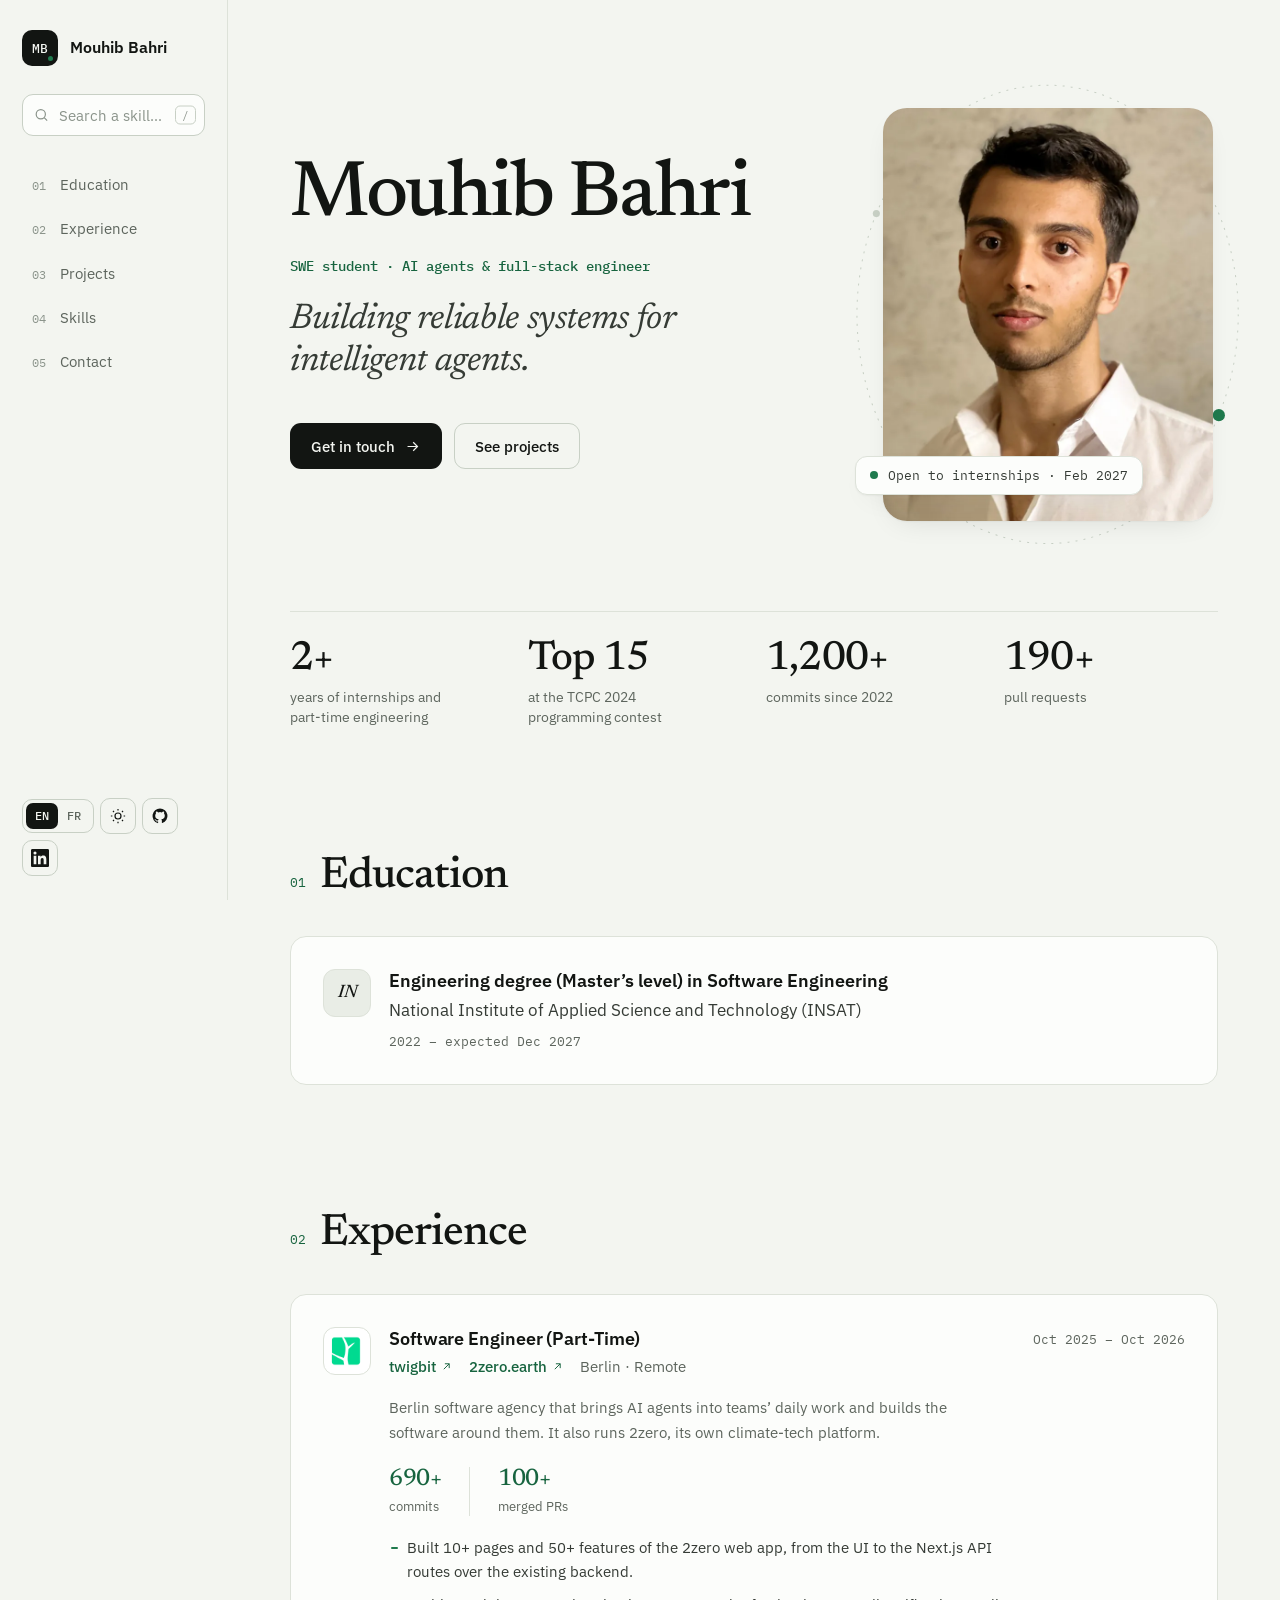
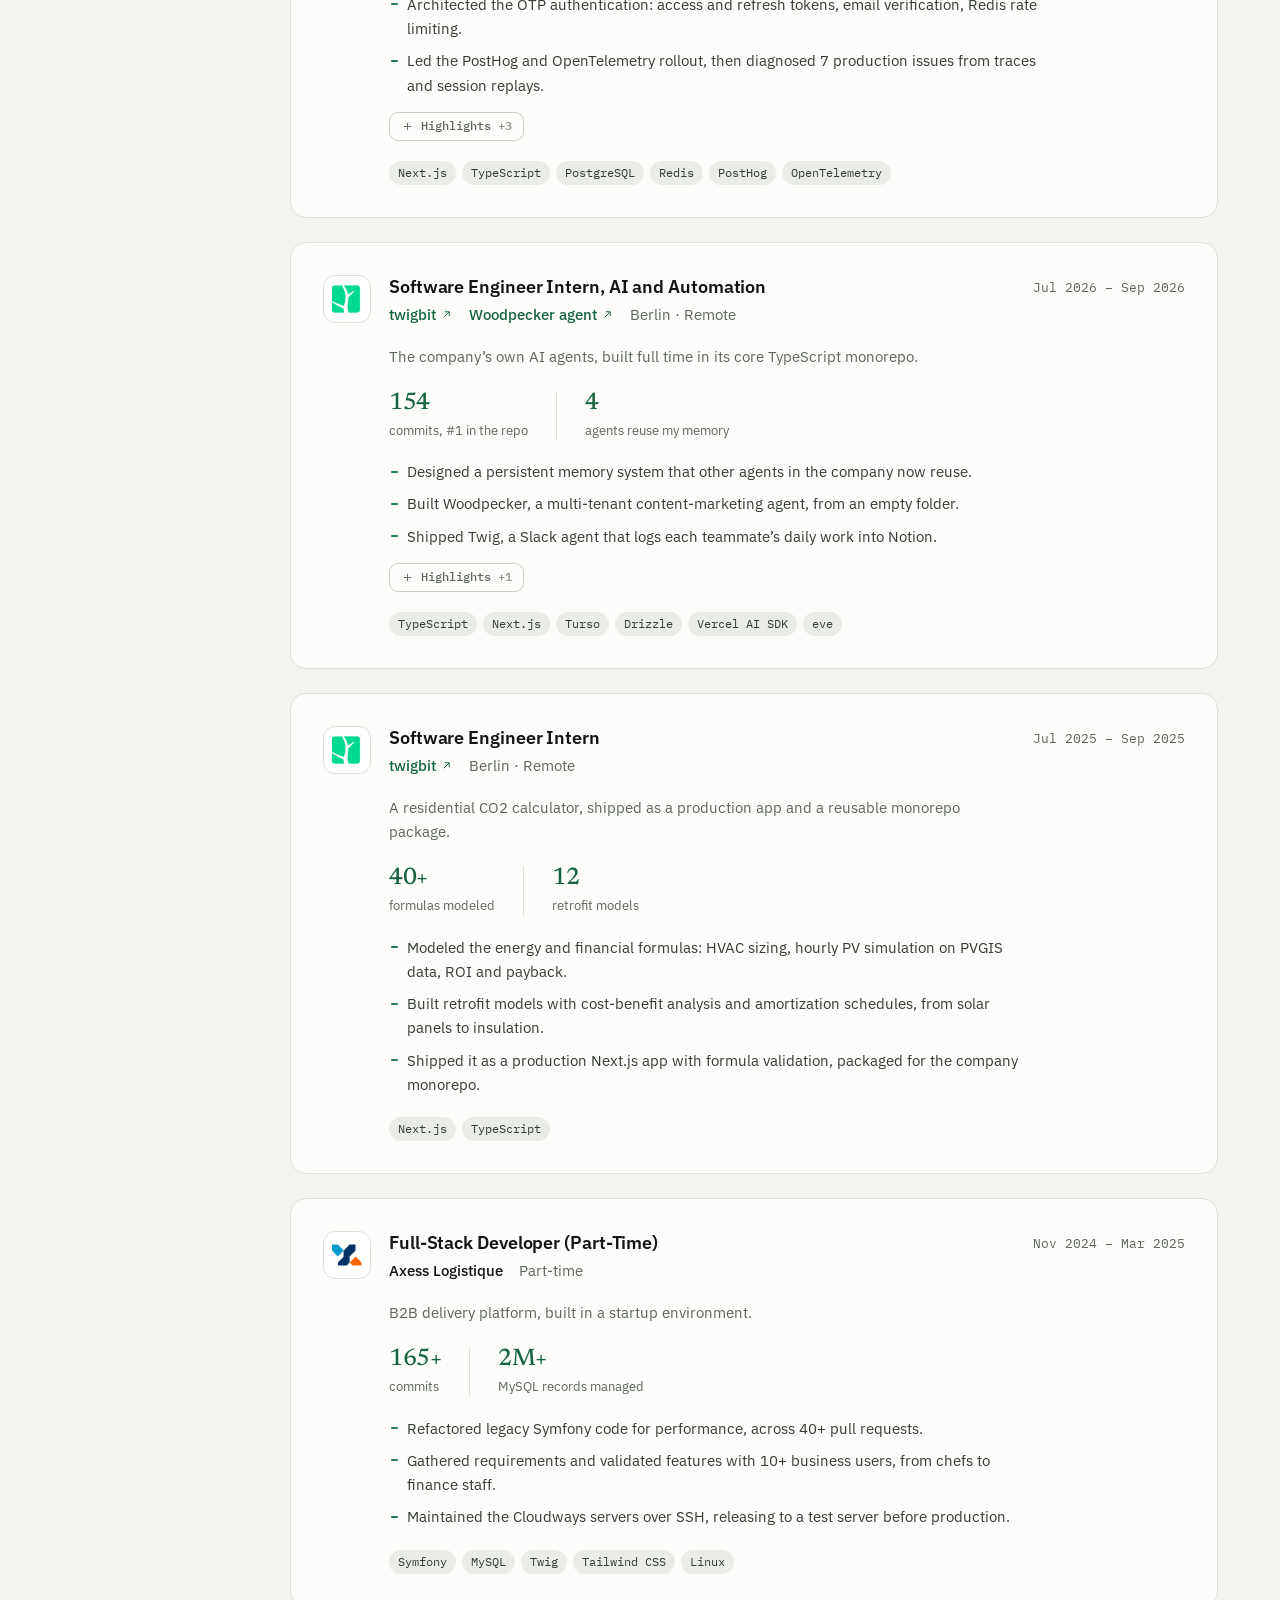
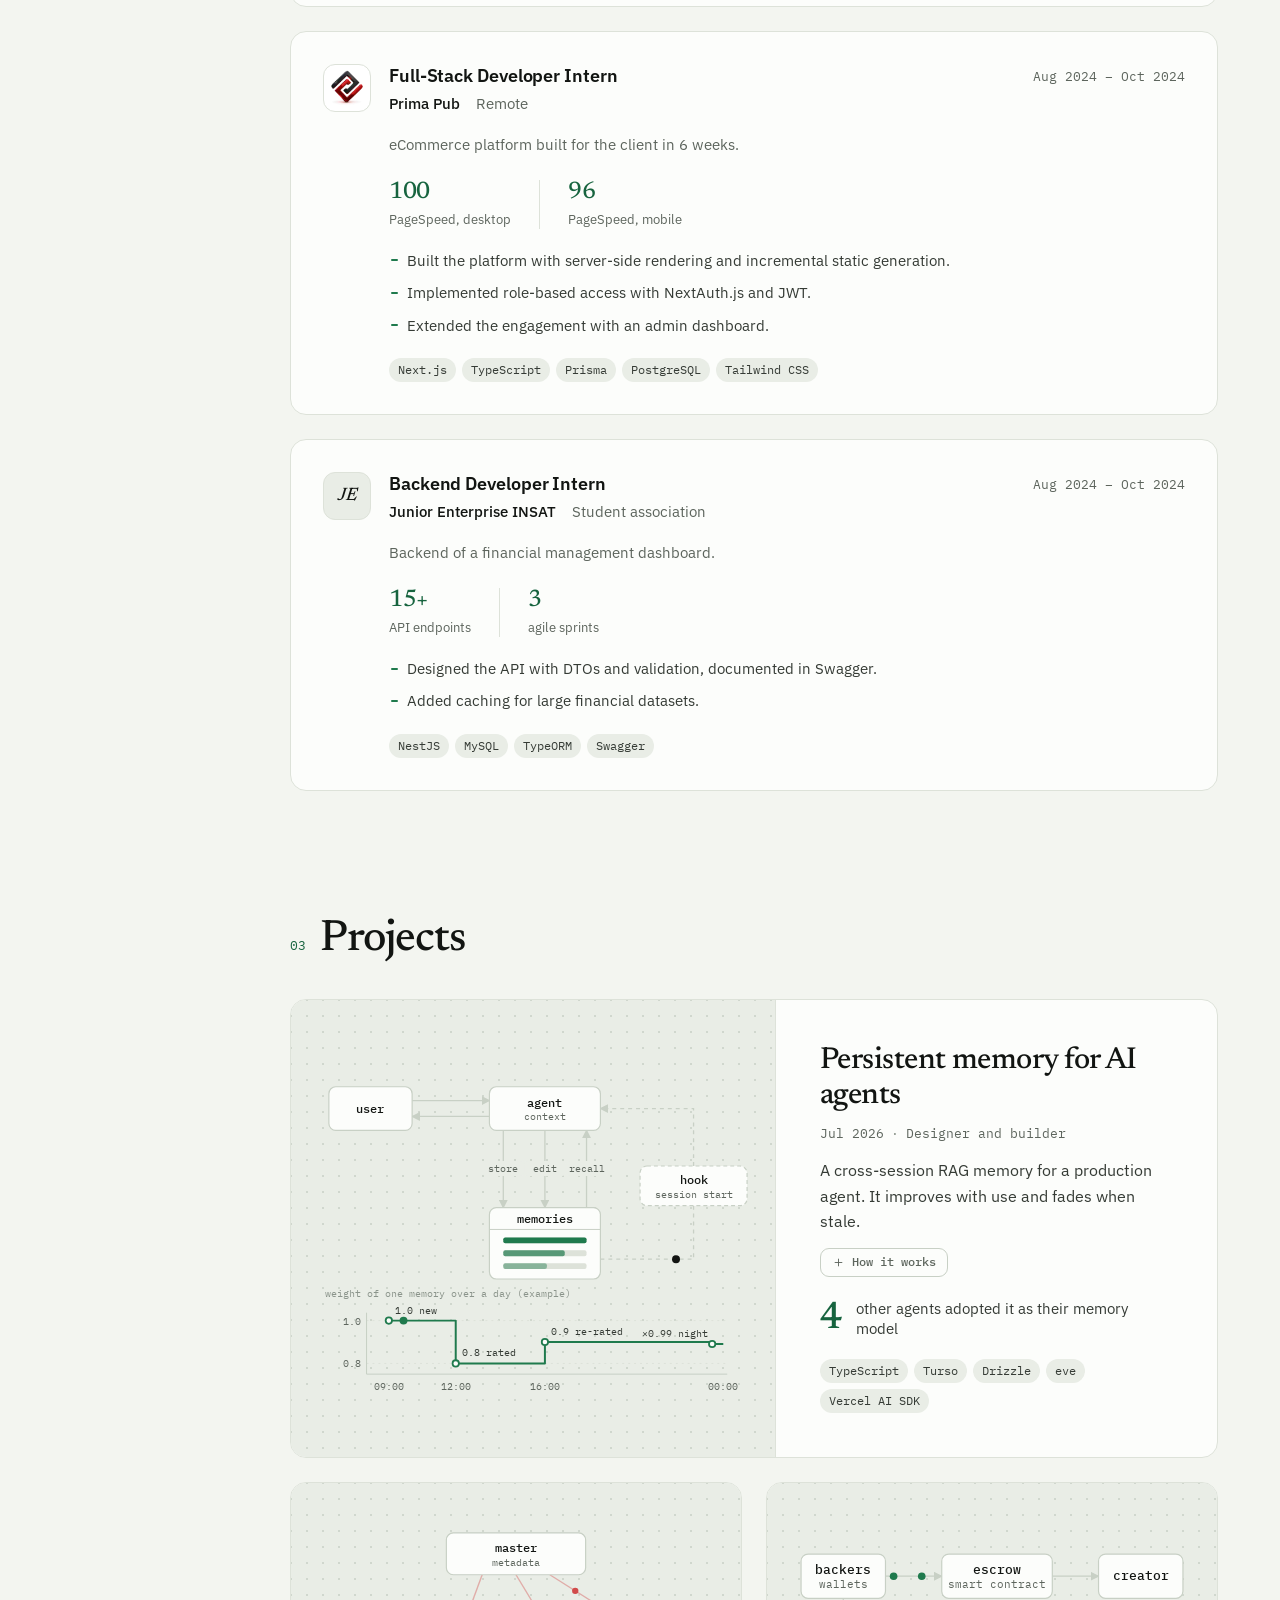
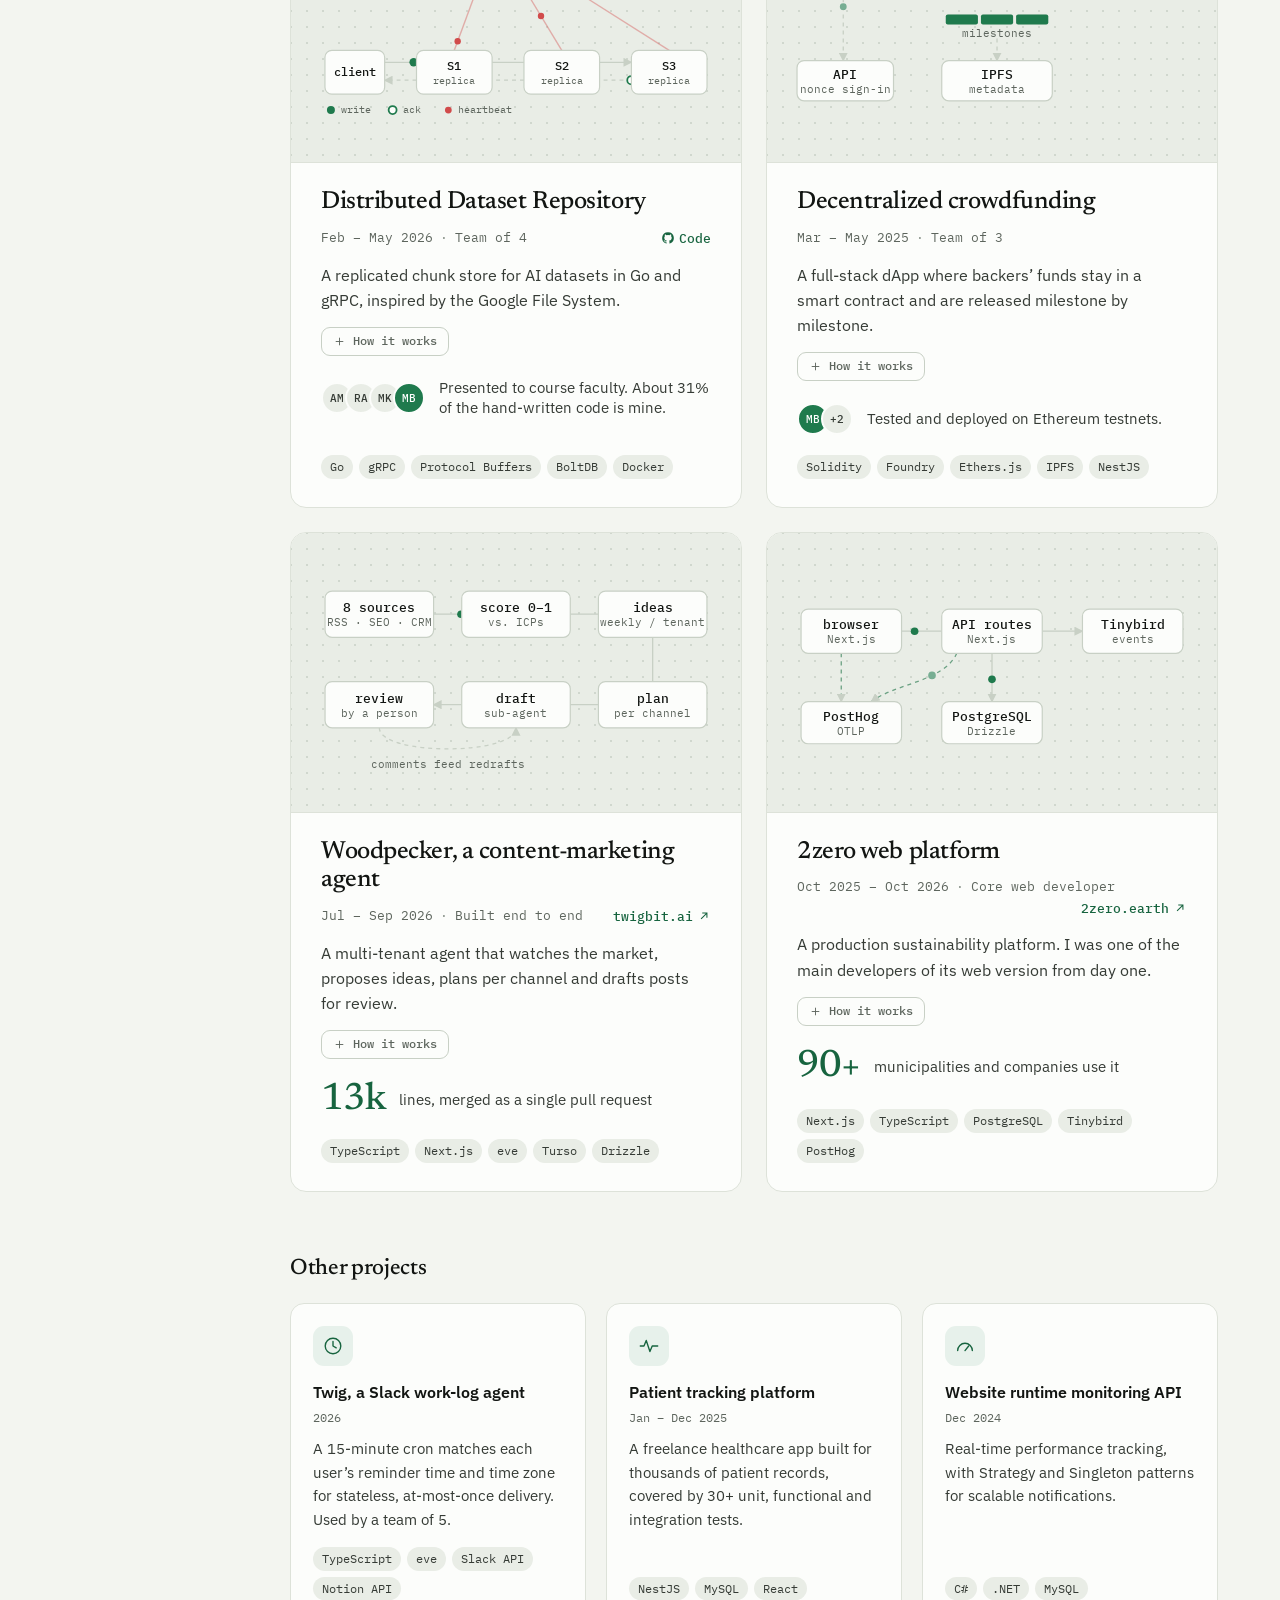
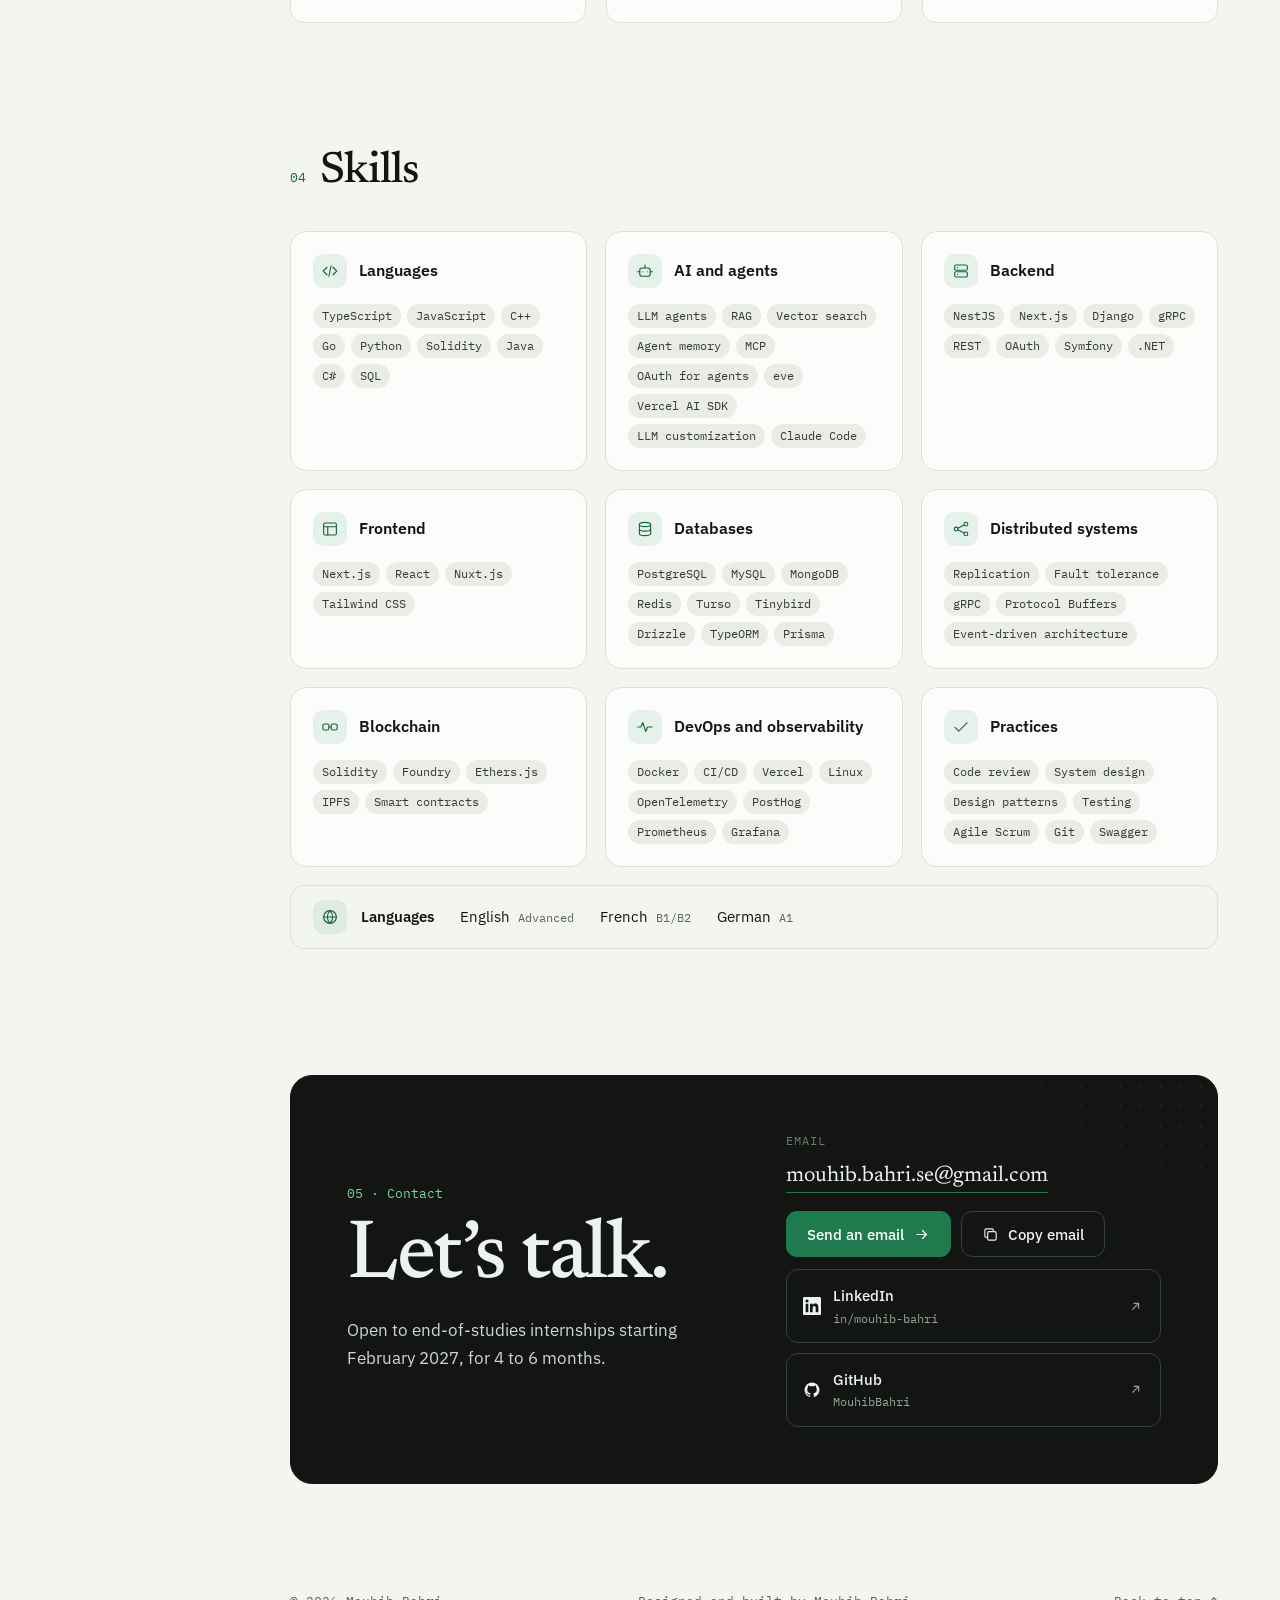
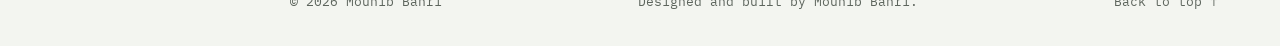
==== commit c362e579: "Add twigbit, Axess Logistique and Prima Pub logos Co-Authored-By: Claude Opus 5.5 <noreply@anthropic" ====
--- a/index.html
+++ b/index.html
@@ -121,7 +121,7 @@
 <div class="xps">
 <article class="panel xp reveal" data-skills="next.js|typescript|postgresql|redis|posthog|opentelemetry|python|django|mcp" data-label="Software Engineer (Part-Time) · twigbit">
 <header class="xp-head">
-<span class="logo" aria-hidden="true">Tw</span>
+<span class="logo has-img" aria-hidden="true"><img src="./assets/img/logos/twigbit.webp" alt="" width="48" height="48" loading="lazy"></span>
 <div class="xp-id">
 <h3>Software Engineer (Part-Time)</h3>
 <p class="xp-co"><a class="ext" href="https://www.twigbit.ai/en" target="_blank" rel="noopener">twigbit<svg viewBox="0 0 24 24" aria-hidden="true" fill="none" stroke="currentColor" stroke-width="1.8" class="i-ext"><path d="M7 17 17 7M9 7h8v8"/></svg></a><a class="ext" href="https://2zero.earth" target="_blank" rel="noopener">2zero.earth<svg viewBox="0 0 24 24" aria-hidden="true" fill="none" stroke="currentColor" stroke-width="1.8" class="i-ext"><path d="M7 17 17 7M9 7h8v8"/></svg></a><span class="muted">Berlin · Remote</span></p>
@@ -137,7 +137,7 @@
 </article>
 <article class="panel xp reveal" data-skills="typescript|next.js|turso|drizzle|vercel ai sdk|eve|slack api|notion api" data-label="Software Engineer Intern, AI and Automation · twigbit">
 <header class="xp-head">
-<span class="logo" aria-hidden="true">Tw</span>
+<span class="logo has-img" aria-hidden="true"><img src="./assets/img/logos/twigbit.webp" alt="" width="48" height="48" loading="lazy"></span>
 <div class="xp-id">
 <h3>Software Engineer Intern, AI and Automation</h3>
 <p class="xp-co"><a class="ext" href="https://www.twigbit.ai/en" target="_blank" rel="noopener">twigbit<svg viewBox="0 0 24 24" aria-hidden="true" fill="none" stroke="currentColor" stroke-width="1.8" class="i-ext"><path d="M7 17 17 7M9 7h8v8"/></svg></a><a class="ext" href="https://www.twigbit.ai/en/agents/marketing" target="_blank" rel="noopener">Woodpecker agent<svg viewBox="0 0 24 24" aria-hidden="true" fill="none" stroke="currentColor" stroke-width="1.8" class="i-ext"><path d="M7 17 17 7M9 7h8v8"/></svg></a><span class="muted">Berlin · Remote</span></p>
@@ -153,7 +153,7 @@
 </article>
 <article class="panel xp reveal" data-skills="next.js|typescript" data-label="Software Engineer Intern · twigbit">
 <header class="xp-head">
-<span class="logo" aria-hidden="true">Tw</span>
+<span class="logo has-img" aria-hidden="true"><img src="./assets/img/logos/twigbit.webp" alt="" width="48" height="48" loading="lazy"></span>
 <div class="xp-id">
 <h3>Software Engineer Intern</h3>
 <p class="xp-co"><a class="ext" href="https://www.twigbit.ai/en" target="_blank" rel="noopener">twigbit<svg viewBox="0 0 24 24" aria-hidden="true" fill="none" stroke="currentColor" stroke-width="1.8" class="i-ext"><path d="M7 17 17 7M9 7h8v8"/></svg></a><span class="muted">Berlin · Remote</span></p>
@@ -167,7 +167,7 @@
 </article>
 <article class="panel xp reveal" data-skills="symfony|mysql|twig|tailwind css|linux" data-label="Full-Stack Developer (Part-Time) · Axess Logistique">
 <header class="xp-head">
-<span class="logo" aria-hidden="true">Ax</span>
+<span class="logo has-img" aria-hidden="true"><img src="./assets/img/logos/axess.webp" alt="" width="48" height="48" loading="lazy"></span>
 <div class="xp-id">
 <h3>Full-Stack Developer (Part-Time)</h3>
 <p class="xp-co"><span class="co">Axess Logistique</span><span class="muted">Part-time</span></p>
@@ -181,7 +181,7 @@
 </article>
 <article class="panel xp reveal" data-skills="next.js|typescript|prisma|postgresql|tailwind css" data-label="Full-Stack Developer Intern · Prima Pub">
 <header class="xp-head">
-<span class="logo" aria-hidden="true">Pp</span>
+<span class="logo has-img" aria-hidden="true"><img src="./assets/img/logos/prima.webp" alt="" width="48" height="48" loading="lazy"></span>
 <div class="xp-id">
 <h3>Full-Stack Developer Intern</h3>
 <p class="xp-co"><span class="co">Prima Pub</span><span class="muted">Remote</span></p>
--- a/assets/css/site.css
+++ b/assets/css/site.css
@@ -187,6 +187,8 @@
   flex: none; display: grid; place-items: center; width: 48px; height: 48px; border-radius: 12px;
   background: var(--bg-2); border: 1px solid var(--line); color: var(--ink); font: italic 500 18px/1 var(--serif);
 }
+.logo.has-img { background: #fff; padding: 5px; overflow: hidden; }
+.logo.has-img img { width: 100%; height: 100%; object-fit: contain; }
 .logo-glyph { color: var(--accent-ink); background: var(--accent-soft); border-color: transparent; }
 .logo-glyph svg { width: 22px; height: 22px; }
 
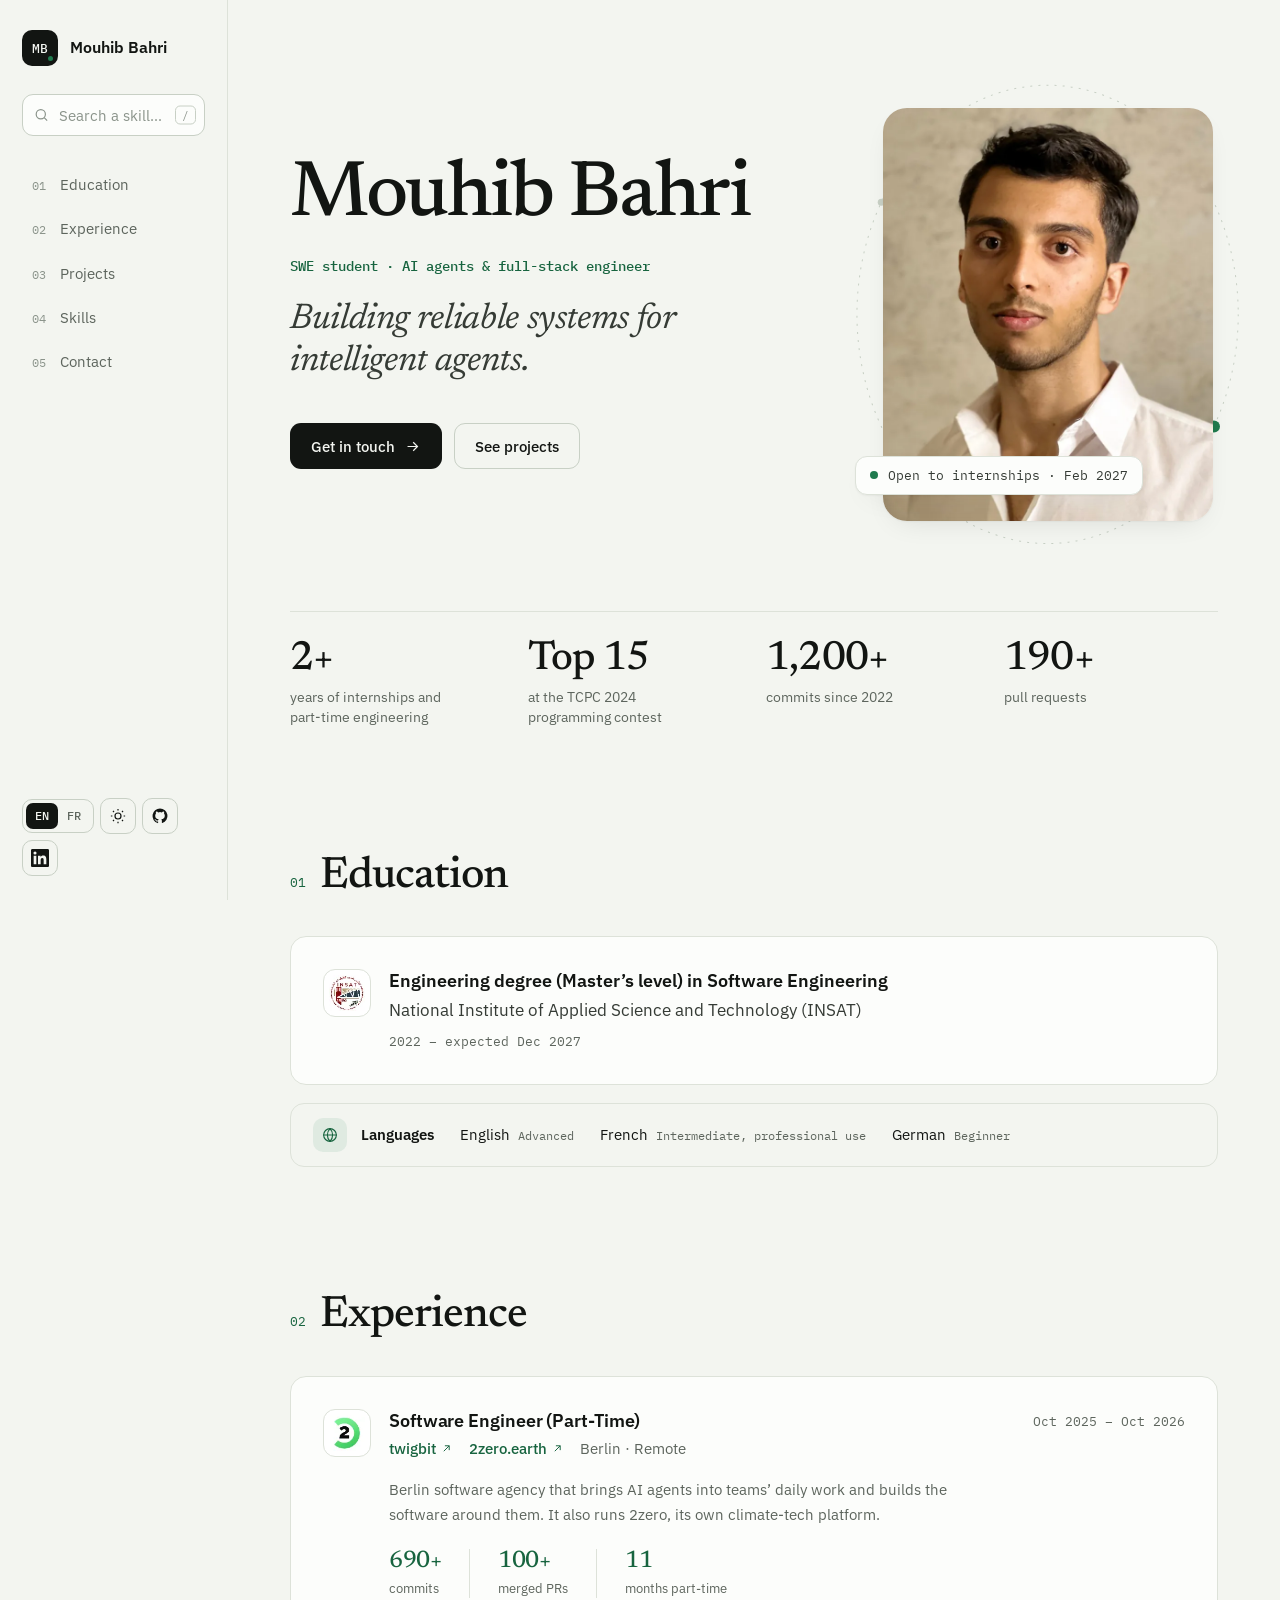
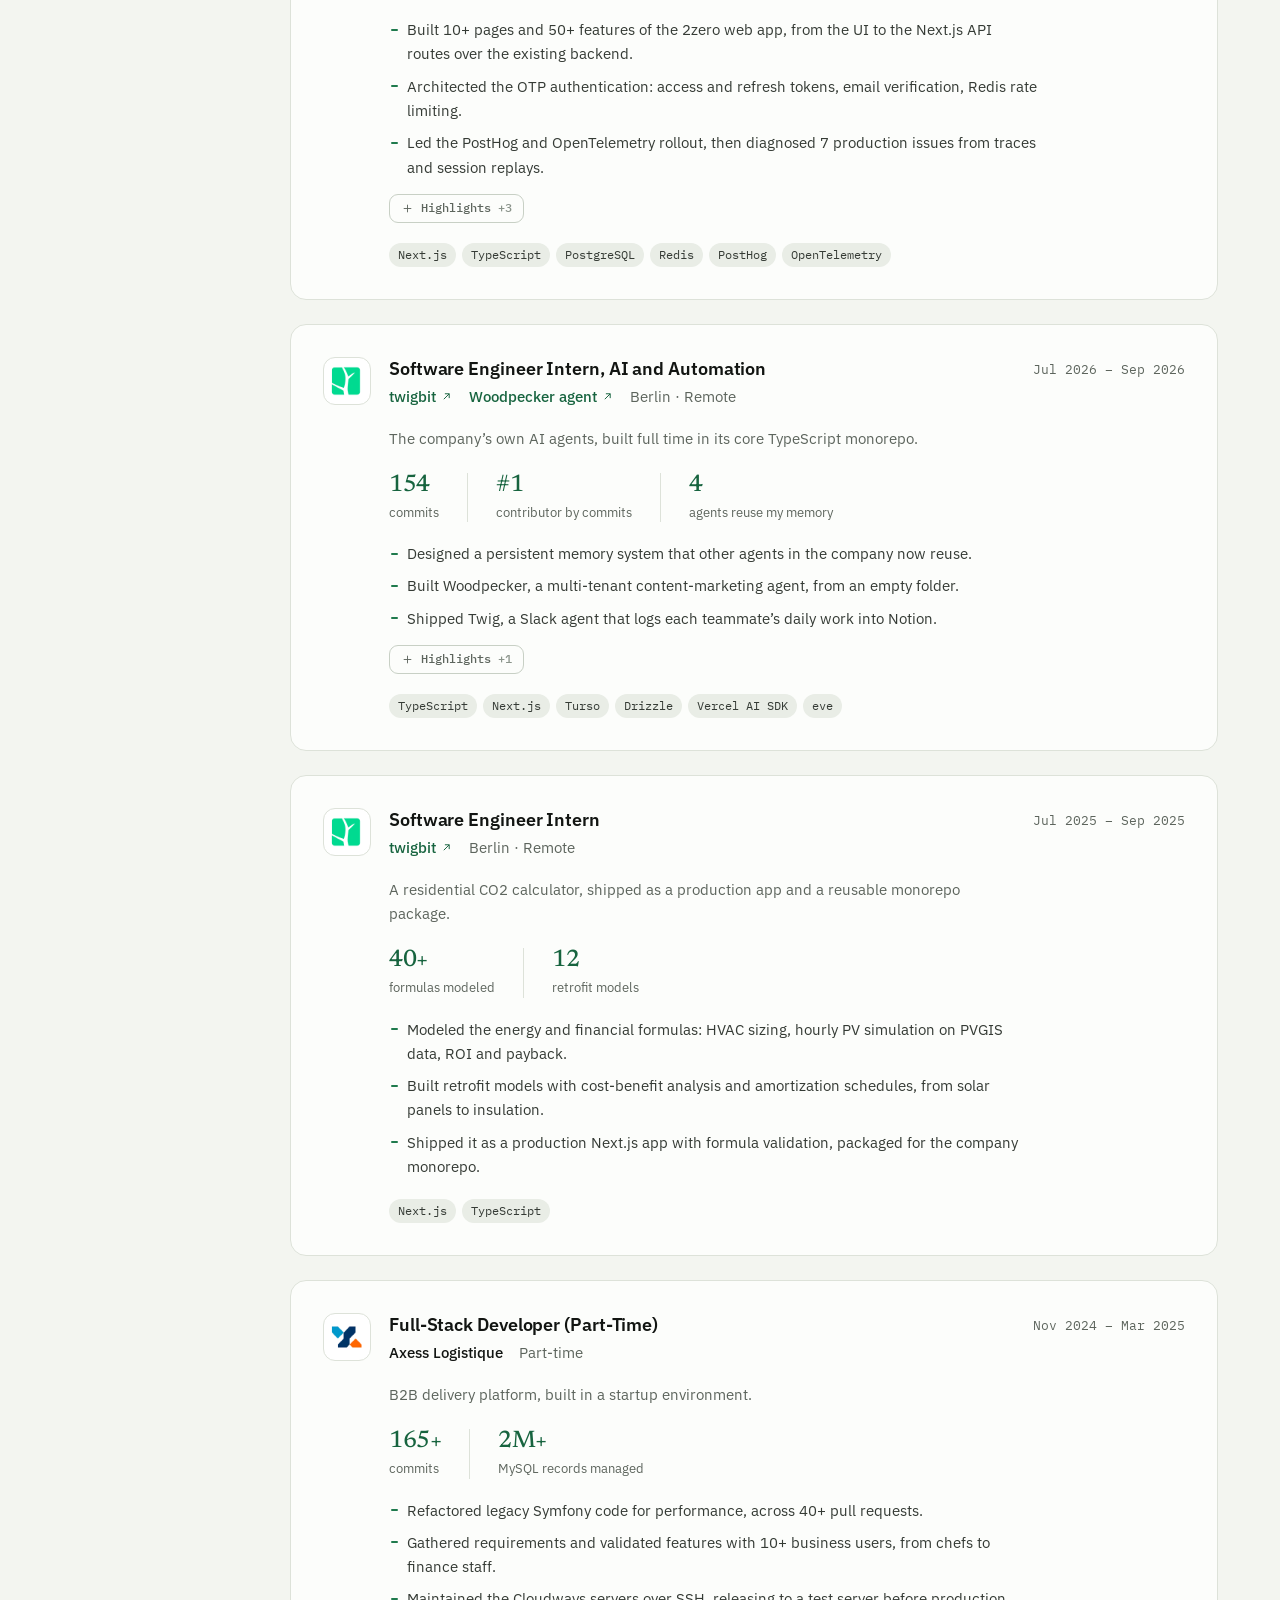
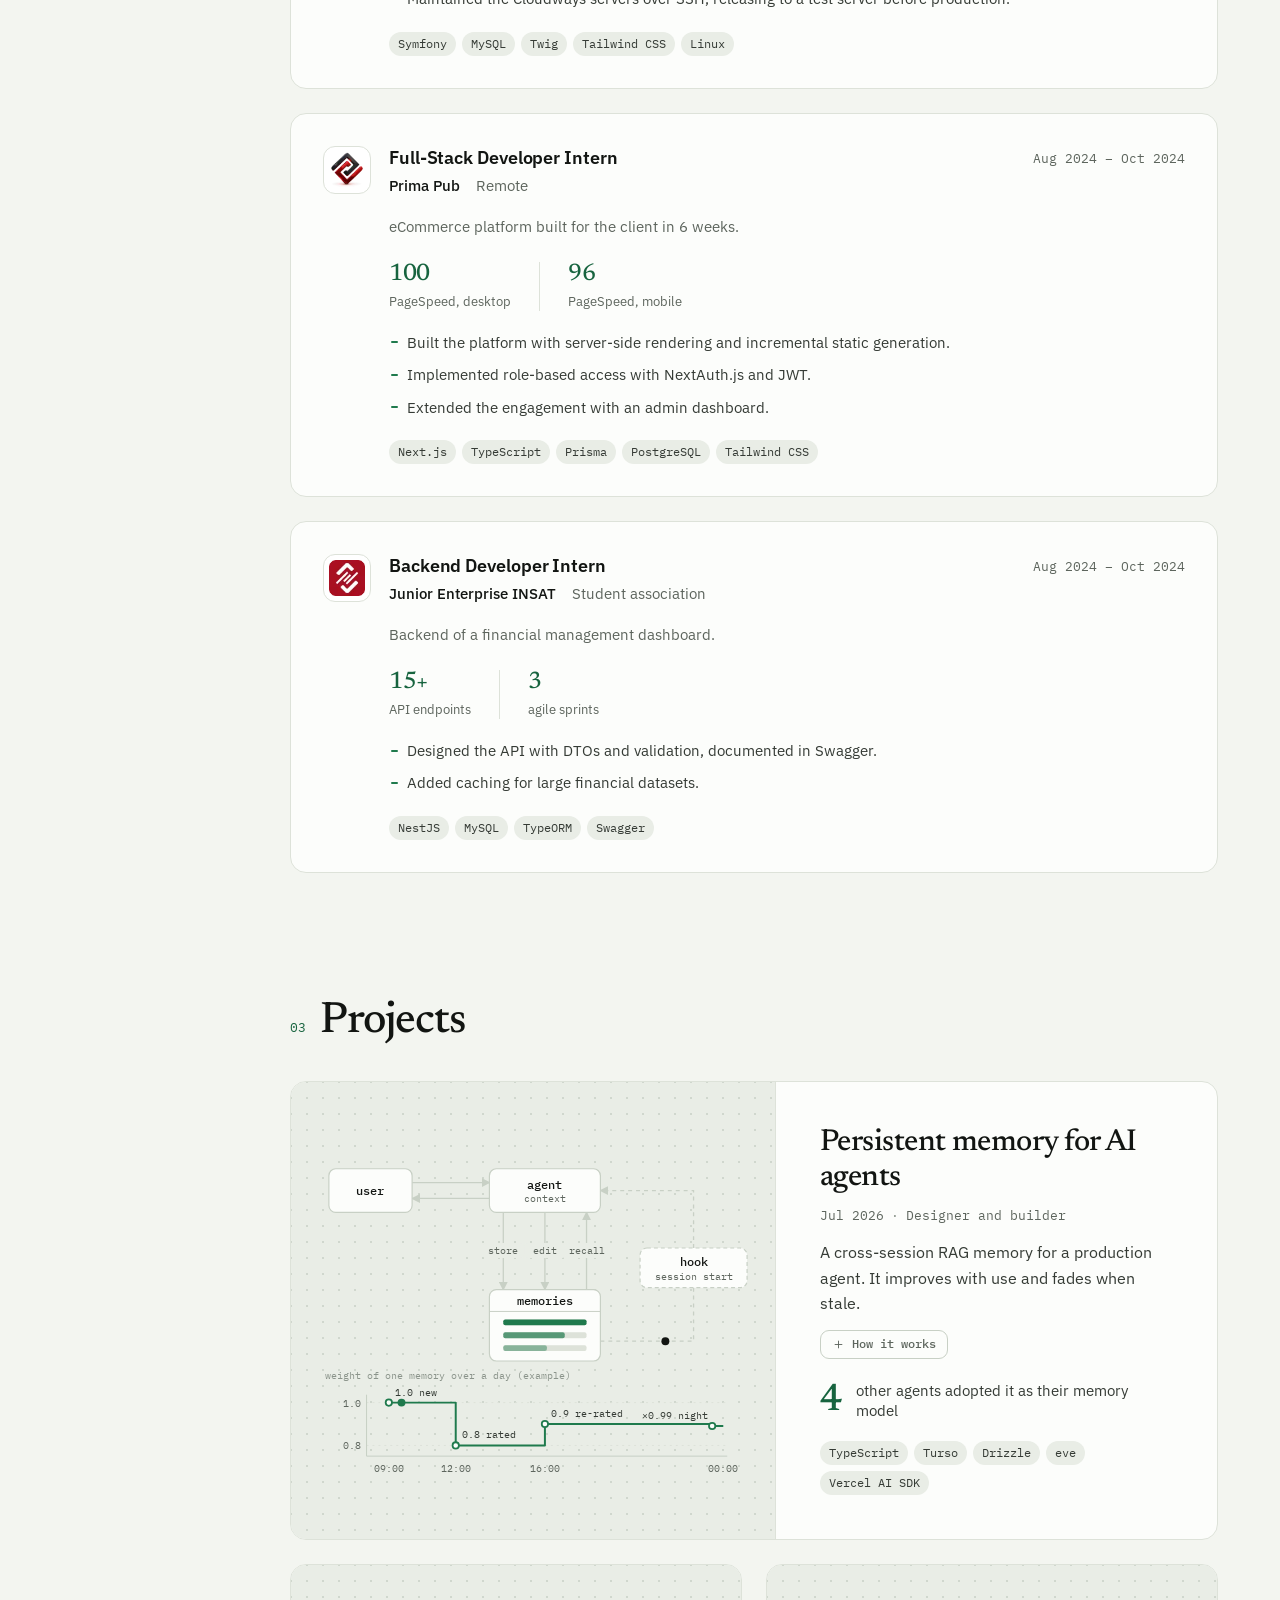
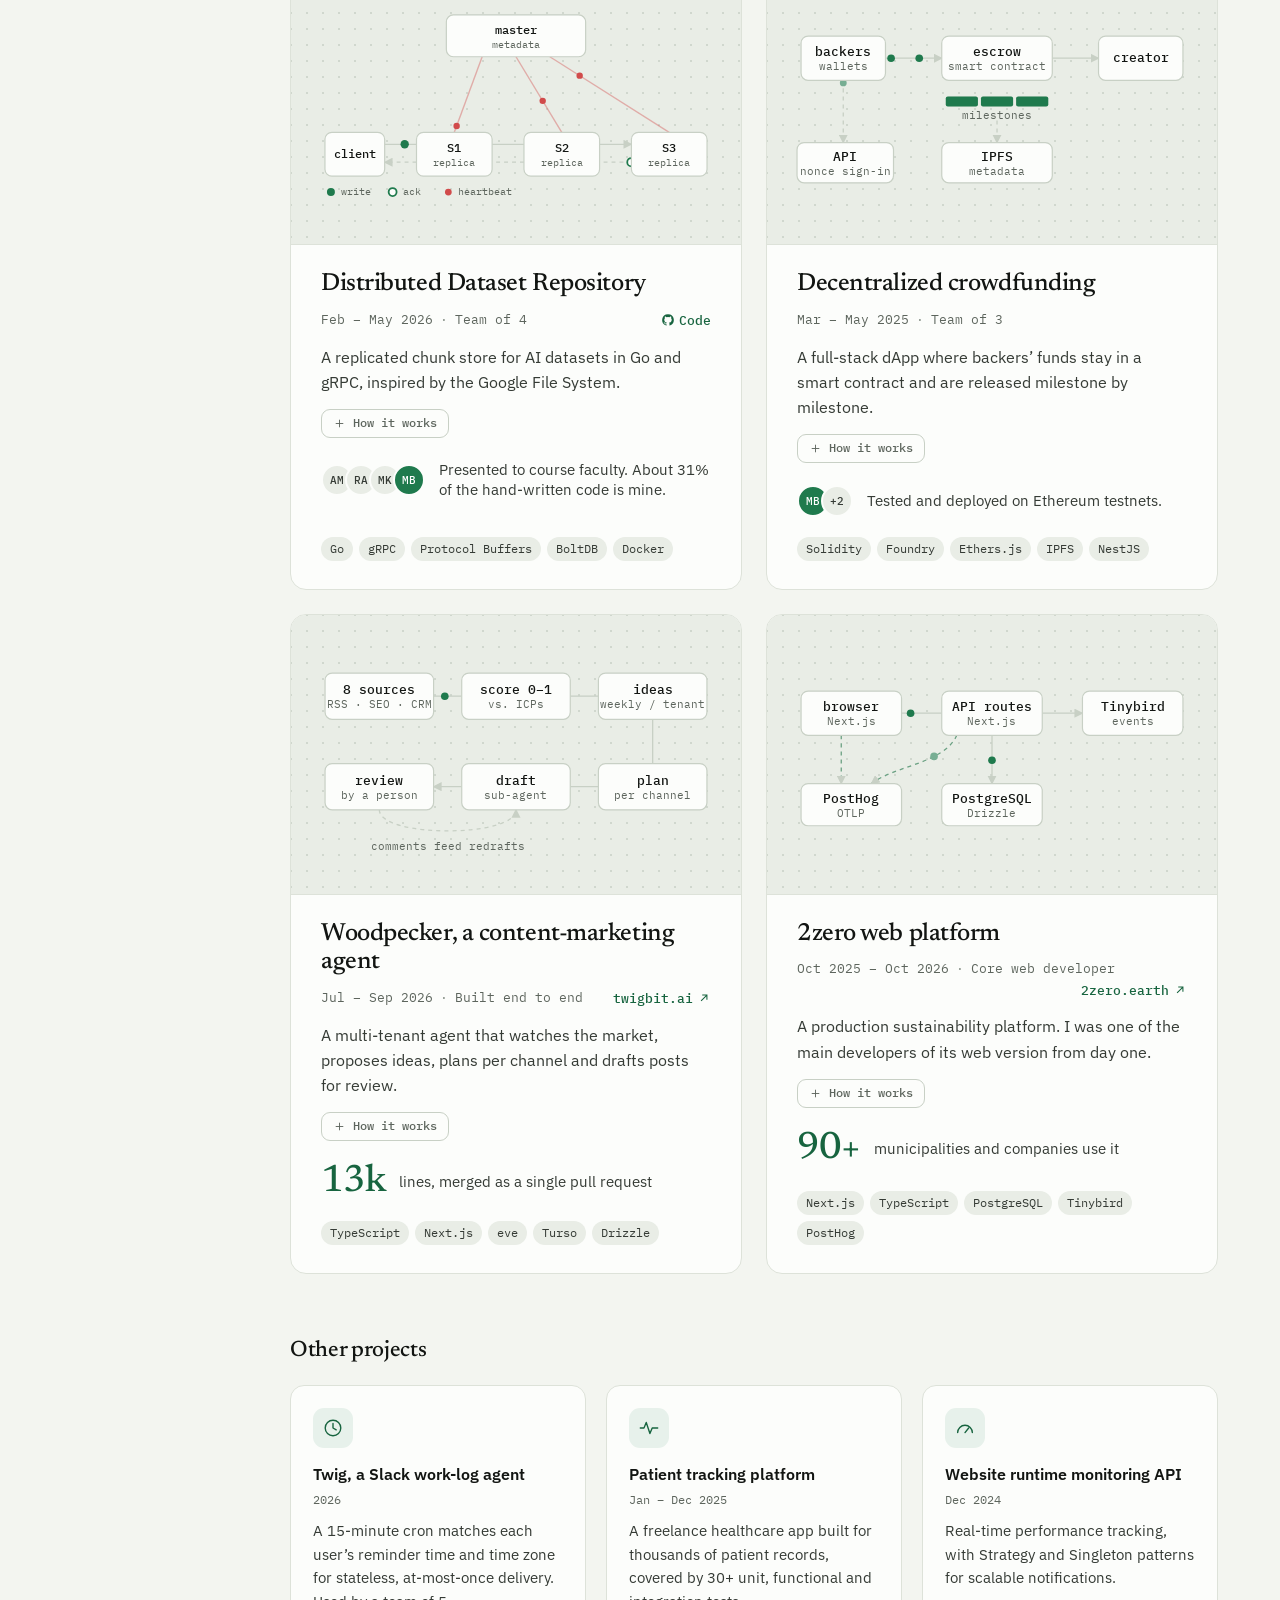
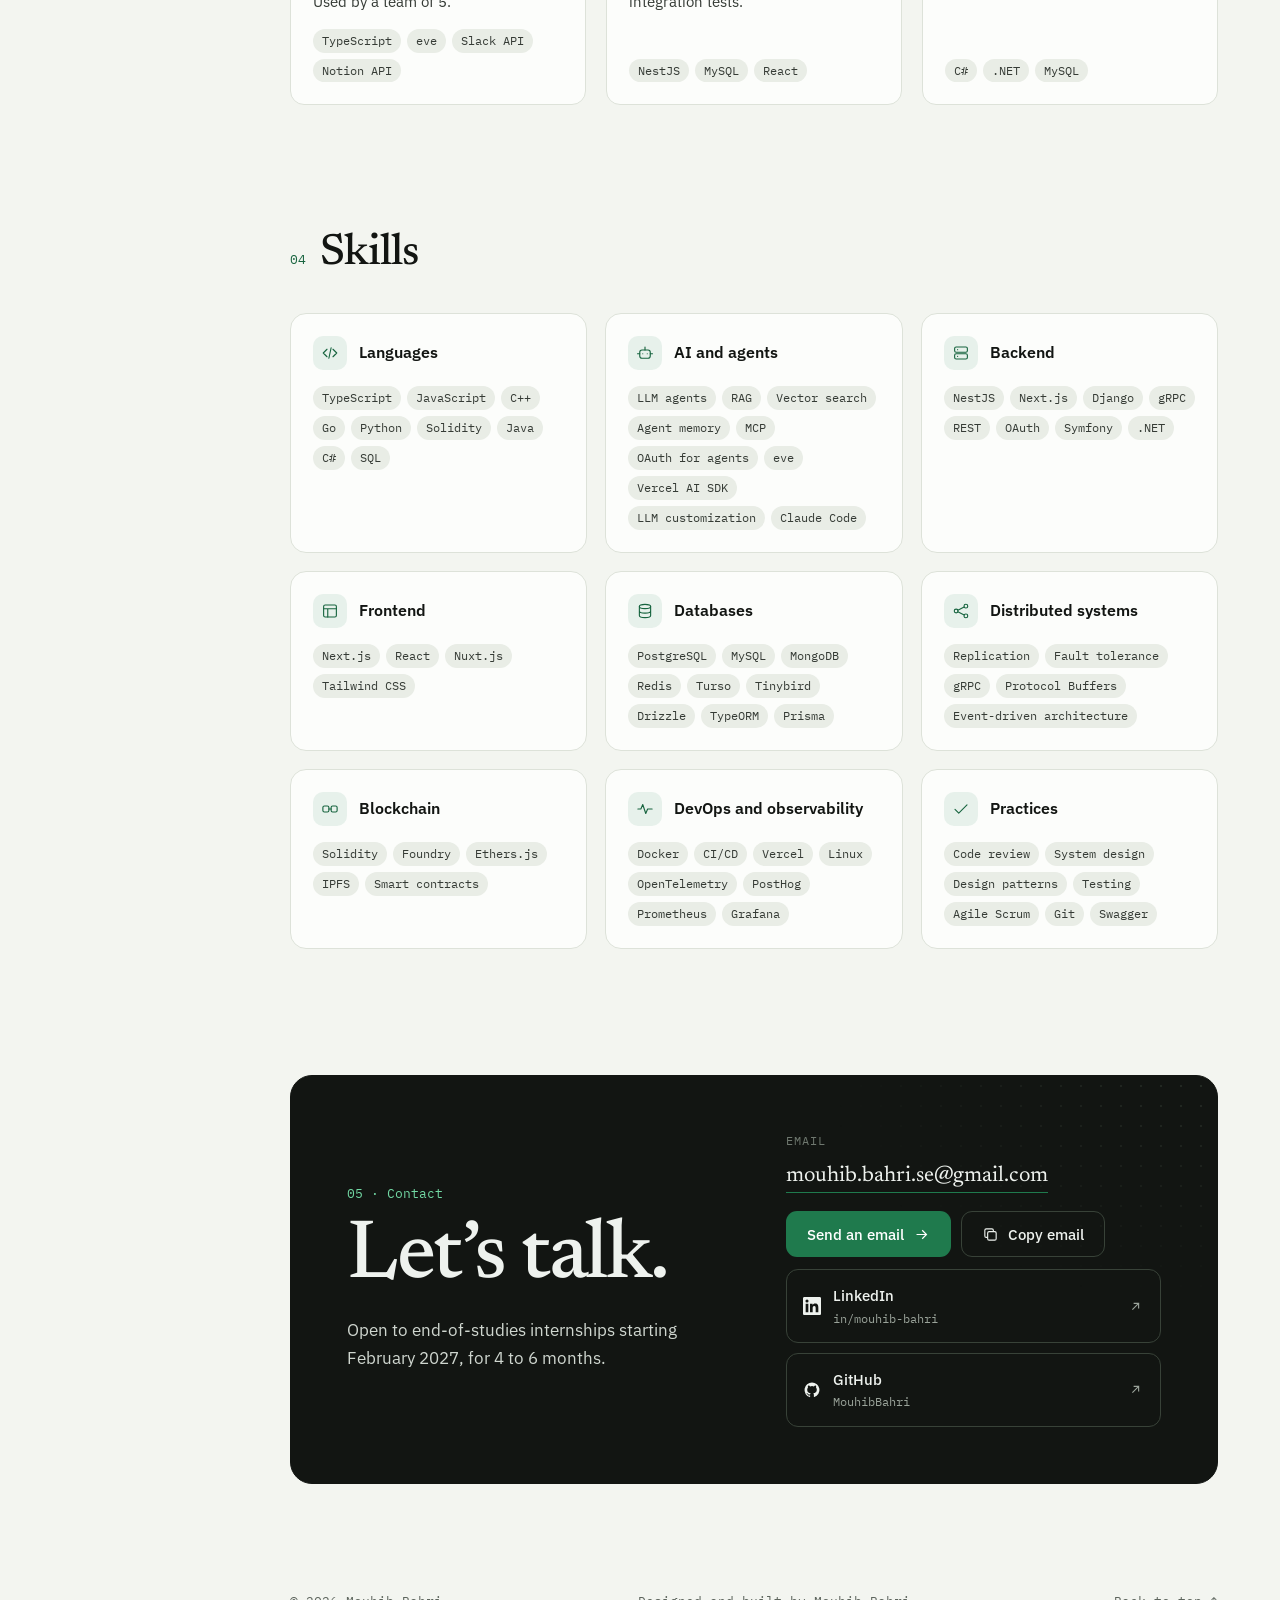
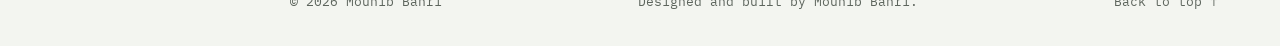
==== commit 7eb8f395: "Add 2zero, JE INSAT and INSAT logos; move languages under education; new metrics Co-Authored-By: Cla" ====
--- a/index.html
+++ b/index.html
@@ -108,20 +108,21 @@
 <section class="section" id="education" aria-labelledby="education-title">
 <header class="sec-head"><span class="sec-n">01</span><h2 id="education-title">Education</h2></header>
 <article class="panel edu reveal">
-<span class="logo" aria-hidden="true">IN</span>
+<span class="logo has-img" aria-hidden="true"><img src="./assets/img/logos/insat.webp" alt="" width="48" height="48"></span>
 <div>
 <h3>Engineering degree (Master’s level) in Software Engineering</h3>
 <p class="edu-school">National Institute of Applied Science and Technology (INSAT)</p>
 <p class="mono muted">2022 – expected Dec 2027</p>
 </div>
 </article>
+<p class="spoken reveal"><span class="skill-ic"><svg viewBox="0 0 24 24" aria-hidden="true" fill="none" stroke="currentColor" stroke-width="1.5" stroke-linecap="round" stroke-linejoin="round"><circle cx="12" cy="12" r="8.5"/><path d="M3.5 12h17M12 3.5c2.5 2.5 3.5 5.5 3.5 8.5s-1 6-3.5 8.5c-2.5-2.5-3.5-5.5-3.5-8.5s1-6 3.5-8.5z"/></svg></span><span class="spoken-k">Languages</span><span>English <span class="muted mono">Advanced</span></span><span>French <span class="muted mono">Intermediate, professional use</span></span><span>German <span class="muted mono">Beginner</span></span></p>
 </section>
 <section class="section" id="experience" aria-labelledby="experience-title">
 <header class="sec-head"><span class="sec-n">02</span><h2 id="experience-title">Experience</h2></header>
 <div class="xps">
 <article class="panel xp reveal" data-skills="next.js|typescript|postgresql|redis|posthog|opentelemetry|python|django|mcp" data-label="Software Engineer (Part-Time) · twigbit">
 <header class="xp-head">
-<span class="logo has-img" aria-hidden="true"><img src="./assets/img/logos/twigbit.webp" alt="" width="48" height="48" loading="lazy"></span>
+<span class="logo has-img" aria-hidden="true"><img src="./assets/img/logos/2zero.webp" alt="" width="48" height="48" loading="lazy"></span>
 <div class="xp-id">
 <h3>Software Engineer (Part-Time)</h3>
 <p class="xp-co"><a class="ext" href="https://www.twigbit.ai/en" target="_blank" rel="noopener">twigbit<svg viewBox="0 0 24 24" aria-hidden="true" fill="none" stroke="currentColor" stroke-width="1.8" class="i-ext"><path d="M7 17 17 7M9 7h8v8"/></svg></a><a class="ext" href="https://2zero.earth" target="_blank" rel="noopener">2zero.earth<svg viewBox="0 0 24 24" aria-hidden="true" fill="none" stroke="currentColor" stroke-width="1.8" class="i-ext"><path d="M7 17 17 7M9 7h8v8"/></svg></a><span class="muted">Berlin · Remote</span></p>
@@ -129,7 +130,7 @@
 <p class="xp-dates mono">Oct 2025 – Oct 2026</p>
 </header>
 <p class="xp-about">Berlin software agency that brings AI agents into teams’ daily work and builds the software around them. It also runs 2zero, its own climate-tech platform.</p>
-<dl class="kpis"><div><dd><span class="count" data-n="690" data-pre="" data-suf="+">690+</span></dd><dt>commits</dt></div><div><dd><span class="count" data-n="100" data-pre="" data-suf="+">100+</span></dd><dt>merged PRs</dt></div></dl>
+<dl class="kpis"><div><dd><span class="count" data-n="690" data-pre="" data-suf="+">690+</span></dd><dt>commits</dt></div><div><dd><span class="count" data-n="100" data-pre="" data-suf="+">100+</span></dd><dt>merged PRs</dt></div><div><dd><span class="count" data-n="11" data-pre="" data-suf="">11</span></dd><dt>months part-time</dt></div></dl>
 <ul class="points"><li>Built 10+ pages and 50+ features of the 2zero web app, from the UI to the Next.js API routes over the existing backend.</li><li>Architected the OTP authentication: access and refresh tokens, email verification, Redis rate limiting.</li><li>Led the PostHog and OpenTelemetry rollout, then diagnosed 7 production issues from traces and session replays.</li></ul>
 <ul class="points points-more" id="hl-1"><li>Developed LLM agents that let a large client’s marketers create design components from a prompt, through a headless CMS over MCP.</li><li>Secured the team’s MCP server with OAuth, so external agents get access tokens from the CMS.</li><li>Reviewed 20+ teammate pull requests and wrote unit tests in a Scrum team.</li></ul>
 <button class="toggle" type="button" aria-expanded="false" aria-controls="hl-1" hidden><svg viewBox="0 0 24 24" aria-hidden="true" fill="none" stroke="currentColor" stroke-width="1.7" class="i-plus"><path d="M12 5v14M5 12h14"/></svg><span>Highlights</span><span class="n">+3</span></button>
@@ -145,7 +146,7 @@
 <p class="xp-dates mono">Jul 2026 – Sep 2026</p>
 </header>
 <p class="xp-about">The company’s own AI agents, built full time in its core TypeScript monorepo.</p>
-<dl class="kpis"><div><dd><span class="count" data-n="154" data-pre="" data-suf="">154</span></dd><dt>commits, #1 in the repo</dt></div><div><dd><span class="count" data-n="4" data-pre="" data-suf="">4</span></dd><dt>agents reuse my memory</dt></div></dl>
+<dl class="kpis"><div><dd><span class="count" data-n="154" data-pre="" data-suf="">154</span></dd><dt>commits</dt></div><div><dd><span class="count" data-n="1" data-pre="#" data-suf="">#1</span></dd><dt>contributor by commits</dt></div><div><dd><span class="count" data-n="4" data-pre="" data-suf="">4</span></dd><dt>agents reuse my memory</dt></div></dl>
 <ul class="points"><li>Designed a persistent memory system that other agents in the company now reuse.</li><li>Built Woodpecker, a multi-tenant content-marketing agent, from an empty folder.</li><li>Shipped Twig, a Slack agent that logs each teammate’s daily work into Notion.</li></ul>
 <ul class="points points-more" id="hl-2"><li>Built shared packages: email-OTP sign-in with Argon2id, transactional email, a vector column type.</li></ul>
 <button class="toggle" type="button" aria-expanded="false" aria-controls="hl-2" hidden><svg viewBox="0 0 24 24" aria-hidden="true" fill="none" stroke="currentColor" stroke-width="1.7" class="i-plus"><path d="M12 5v14M5 12h14"/></svg><span>Highlights</span><span class="n">+1</span></button>
@@ -195,7 +196,7 @@
 </article>
 <article class="panel xp reveal" data-skills="nestjs|mysql|typeorm|swagger" data-label="Backend Developer Intern · Junior Enterprise INSAT">
 <header class="xp-head">
-<span class="logo" aria-hidden="true">JE</span>
+<span class="logo has-img" aria-hidden="true"><img src="./assets/img/logos/jeinsat.webp" alt="" width="48" height="48" loading="lazy"></span>
 <div class="xp-id">
 <h3>Backend Developer Intern</h3>
 <p class="xp-co"><span class="co">Junior Enterprise INSAT</span><span class="muted">Student association</span></p>
@@ -335,7 +336,6 @@
 <ul class="tags"><li data-skill="code review">Code review</li><li data-skill="system design">System design</li><li data-skill="design patterns">Design patterns</li><li data-skill="testing">Testing</li><li data-skill="agile scrum">Agile Scrum</li><li data-skill="git">Git</li><li data-skill="swagger">Swagger</li></ul>
 </div>
 </div>
-<p class="spoken reveal"><span class="skill-ic"><svg viewBox="0 0 24 24" aria-hidden="true" fill="none" stroke="currentColor" stroke-width="1.5" stroke-linecap="round" stroke-linejoin="round"><circle cx="12" cy="12" r="8.5"/><path d="M3.5 12h17M12 3.5c2.5 2.5 3.5 5.5 3.5 8.5s-1 6-3.5 8.5c-2.5-2.5-3.5-5.5-3.5-8.5s1-6 3.5-8.5z"/></svg></span><span class="spoken-k">Languages</span><span>English <span class="muted mono">Advanced</span></span><span>French <span class="muted mono">B1/B2</span></span><span>German <span class="muted mono">A1</span></span></p>
 </section>
 <section class="section contact" id="contact" aria-labelledby="contact-title">
 <div class="contact-grid">
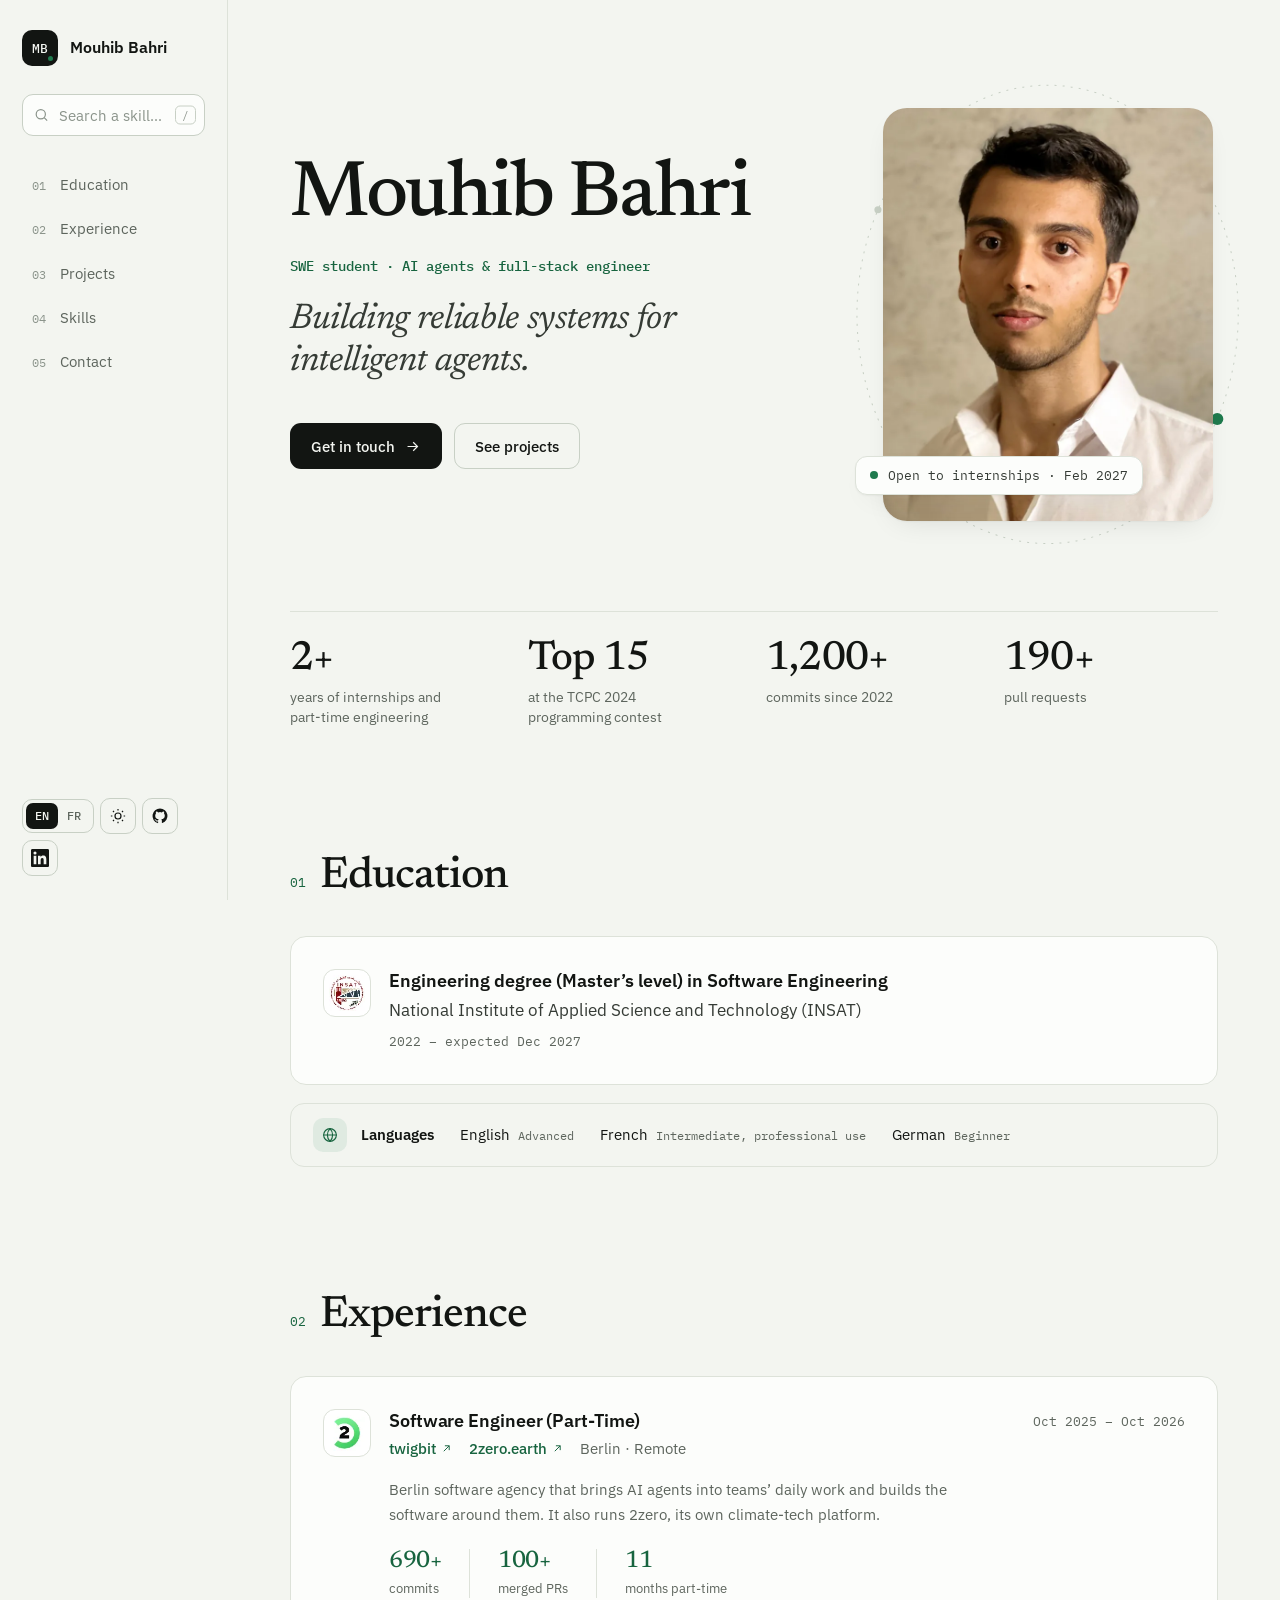
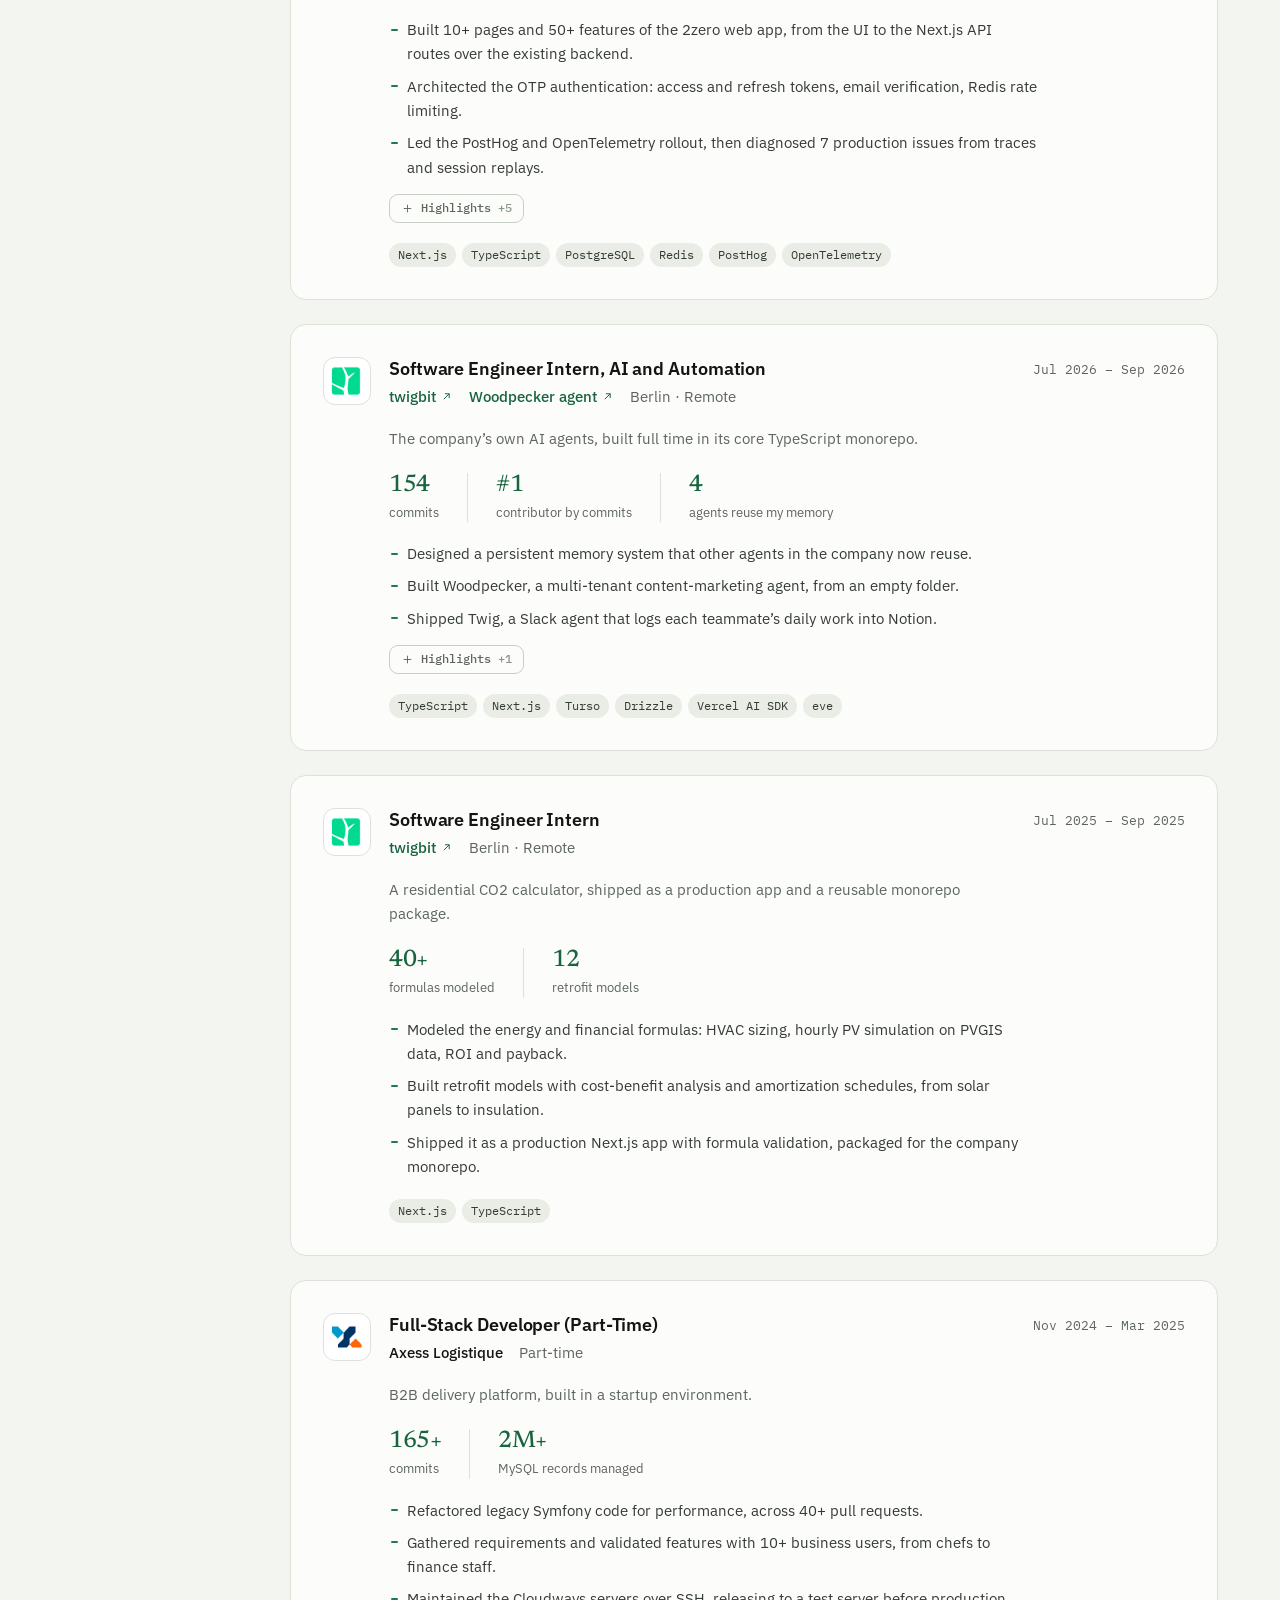
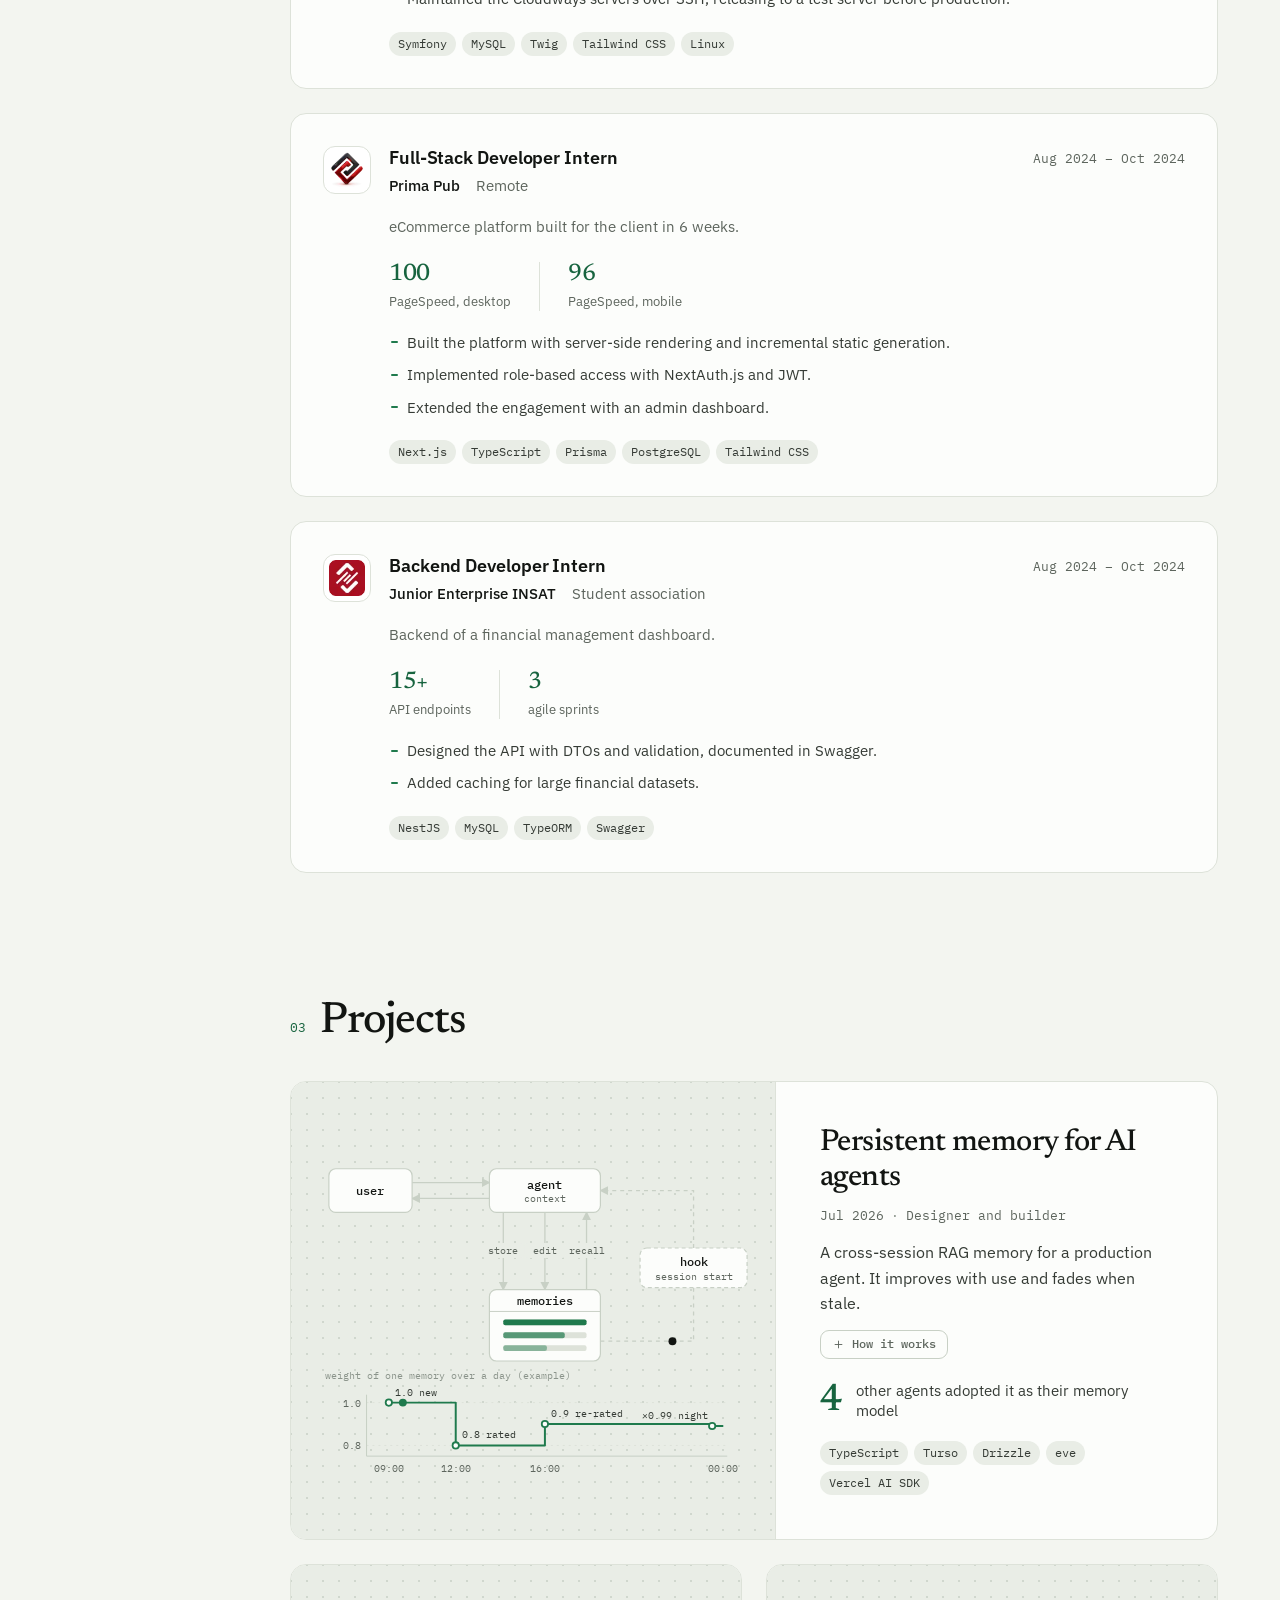
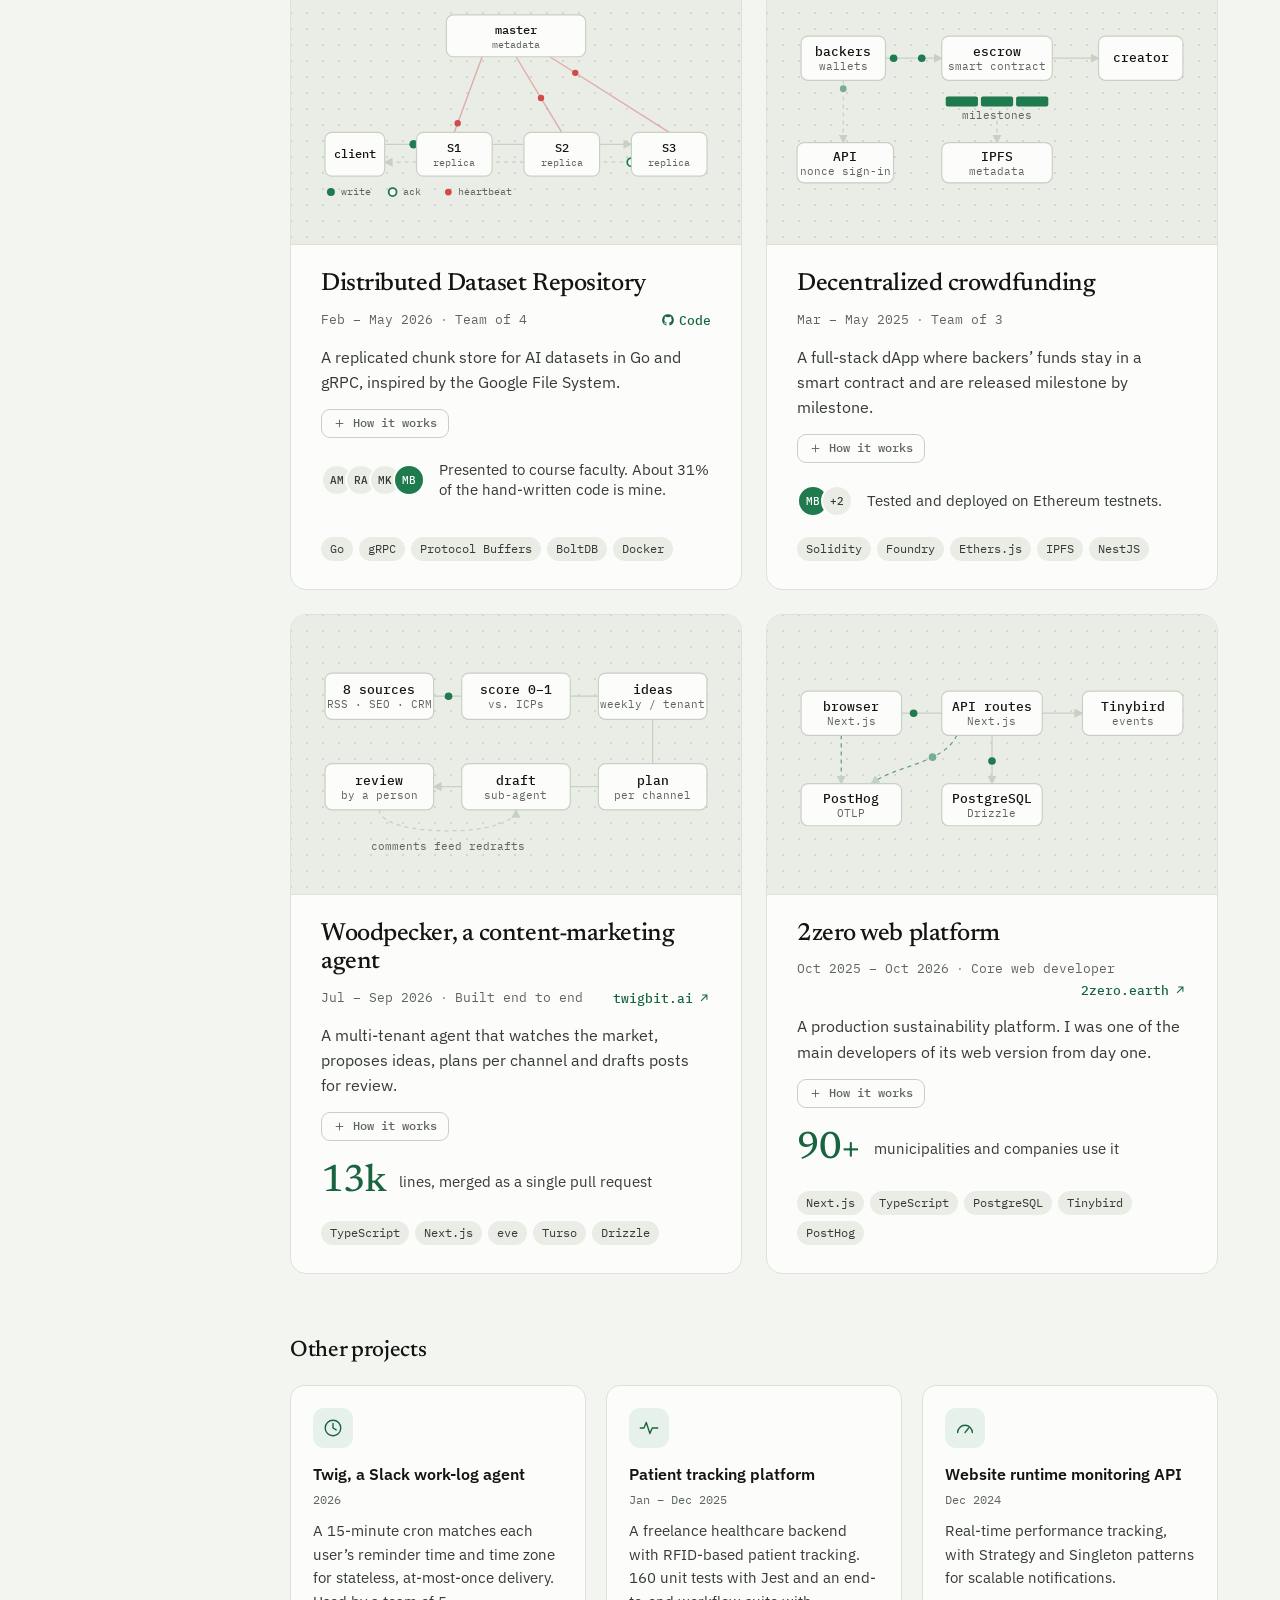
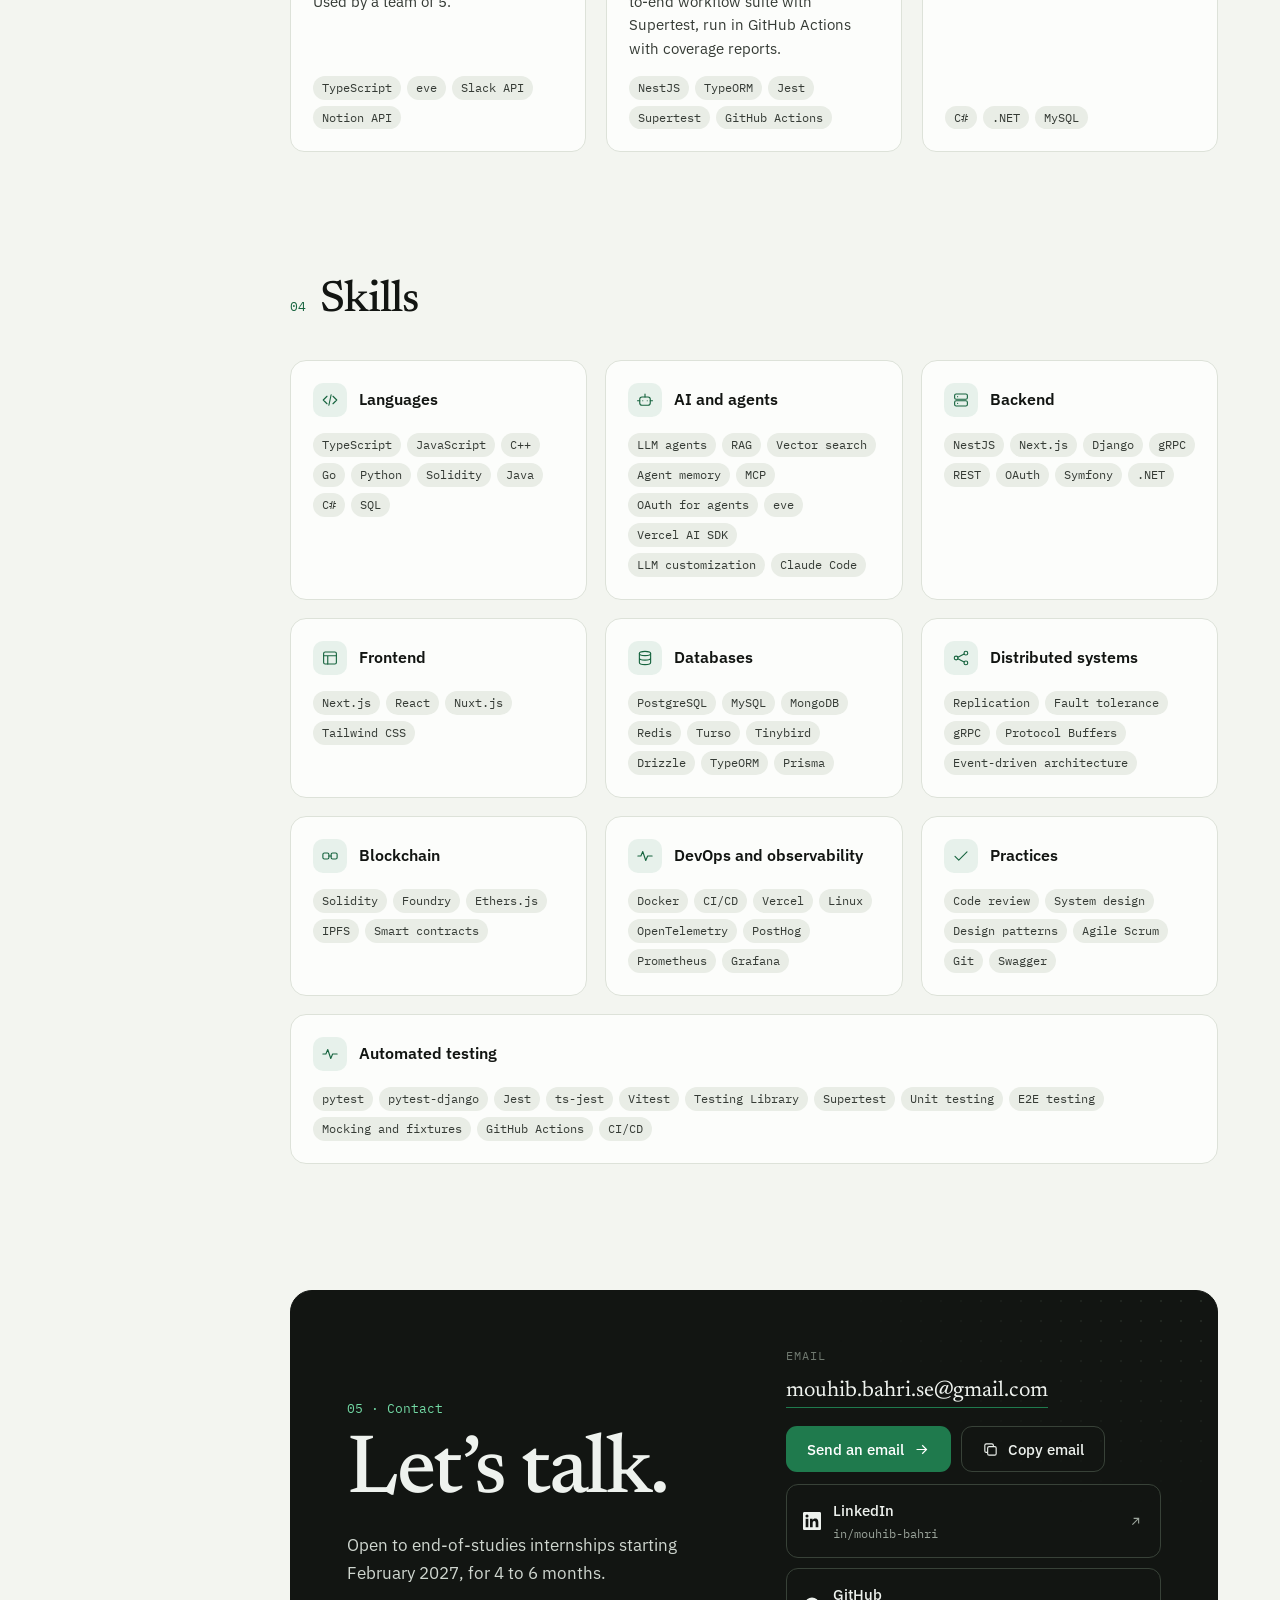
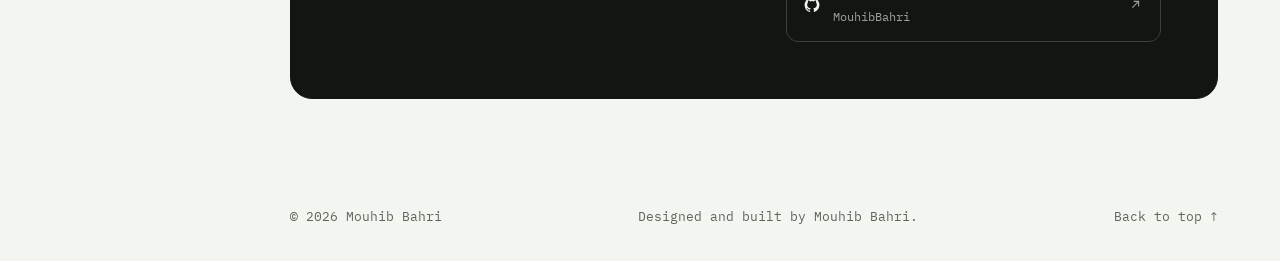
==== commit e629685c: "Add automated testing work and skills Co-Authored-By: Claude Opus 5.5 <noreply@anthropic.com> Claude" ====
--- a/index.html
+++ b/index.html
@@ -74,7 +74,7 @@
 <button class="icon-btn finder-next" type="button" aria-label="Next match"><svg viewBox="0 0 24 24" aria-hidden="true" fill="none" stroke="currentColor" stroke-width="1.8"><path d="m6 9 6 6 6-6"/></svg></button>
 <button class="icon-btn finder-clear" type="button" aria-label="Clear search"><svg viewBox="0 0 24 24" aria-hidden="true" fill="none" stroke="currentColor" stroke-width="1.7"><path d="M6 6l12 12M18 6 6 18"/></svg></button>
 </div>
-<script type="application/json" id="skill-index">[{"name":"TypeScript","n":8},{"name":"Next.js","n":6},{"name":"eve","n":4},{"name":"MySQL","n":4},{"name":"Drizzle","n":3},{"name":"NestJS","n":3},{"name":"PostgreSQL","n":3},{"name":"Turso","n":3},{"name":"Vercel AI SDK","n":3},{"name":"Notion API","n":2},{"name":"OpenTelemetry","n":2},{"name":"PostHog","n":2},{"name":"React","n":2},{"name":"Slack API","n":2},{"name":"Tailwind CSS","n":2},{"name":".NET","n":1},{"name":"BoltDB","n":1},{"name":"C#","n":1},{"name":"Django","n":1},{"name":"Docker","n":1},{"name":"Ethers.js","n":1},{"name":"Foundry","n":1},{"name":"Go","n":1},{"name":"gRPC","n":1},{"name":"IPFS","n":1},{"name":"Linux","n":1},{"name":"MCP","n":1},{"name":"MongoDB","n":1},{"name":"Prisma","n":1},{"name":"Protocol Buffers","n":1},{"name":"Python","n":1},{"name":"RAG","n":1},{"name":"Redis","n":1},{"name":"Solidity","n":1},{"name":"Swagger","n":1},{"name":"Symfony","n":1},{"name":"Tinybird","n":1},{"name":"Twig","n":1},{"name":"TypeORM","n":1},{"name":"Agent memory","n":0},{"name":"Agile Scrum","n":0},{"name":"C++","n":0},{"name":"CI/CD","n":0},{"name":"Claude Code","n":0},{"name":"Code review","n":0},{"name":"Design patterns","n":0},{"name":"Event-driven architecture","n":0},{"name":"Fault tolerance","n":0},{"name":"Git","n":0},{"name":"Grafana","n":0},{"name":"Java","n":0},{"name":"JavaScript","n":0},{"name":"LLM agents","n":0},{"name":"LLM customization","n":0},{"name":"Nuxt.js","n":0},{"name":"OAuth","n":0},{"name":"OAuth for agents","n":0},{"name":"Prometheus","n":0},{"name":"Replication","n":0},{"name":"REST","n":0},{"name":"Smart contracts","n":0},{"name":"SQL","n":0},{"name":"System design","n":0},{"name":"Testing","n":0},{"name":"Vector search","n":0},{"name":"Vercel","n":0}]</script>
+<script type="application/json" id="skill-index">[{"name":"TypeScript","n":8},{"name":"Next.js","n":6},{"name":"eve","n":4},{"name":"Drizzle","n":3},{"name":"MySQL","n":3},{"name":"NestJS","n":3},{"name":"PostgreSQL","n":3},{"name":"Turso","n":3},{"name":"Vercel AI SDK","n":3},{"name":"Notion API","n":2},{"name":"OpenTelemetry","n":2},{"name":"PostHog","n":2},{"name":"Slack API","n":2},{"name":"Tailwind CSS","n":2},{"name":"TypeORM","n":2},{"name":".NET","n":1},{"name":"Bash","n":1},{"name":"BoltDB","n":1},{"name":"C#","n":1},{"name":"Django","n":1},{"name":"Docker","n":1},{"name":"E2E testing","n":1},{"name":"Ethers.js","n":1},{"name":"Foundry","n":1},{"name":"GitHub Actions","n":1},{"name":"Go","n":1},{"name":"gRPC","n":1},{"name":"IPFS","n":1},{"name":"Jest","n":1},{"name":"Linux","n":1},{"name":"MCP","n":1},{"name":"MongoDB","n":1},{"name":"Prisma","n":1},{"name":"Protocol Buffers","n":1},{"name":"pytest","n":1},{"name":"Python","n":1},{"name":"RAG","n":1},{"name":"React","n":1},{"name":"Redis","n":1},{"name":"Solidity","n":1},{"name":"Supertest","n":1},{"name":"Swagger","n":1},{"name":"Symfony","n":1},{"name":"Testing Library","n":1},{"name":"Tinybird","n":1},{"name":"Twig","n":1},{"name":"Vitest","n":1},{"name":"Agent memory","n":0},{"name":"Agile Scrum","n":0},{"name":"C++","n":0},{"name":"CI/CD","n":0},{"name":"Claude Code","n":0},{"name":"Code review","n":0},{"name":"Design patterns","n":0},{"name":"Event-driven architecture","n":0},{"name":"Fault tolerance","n":0},{"name":"Git","n":0},{"name":"Grafana","n":0},{"name":"Java","n":0},{"name":"JavaScript","n":0},{"name":"LLM agents","n":0},{"name":"LLM customization","n":0},{"name":"Mocking and fixtures","n":0},{"name":"Nuxt.js","n":0},{"name":"OAuth","n":0},{"name":"OAuth for agents","n":0},{"name":"Prometheus","n":0},{"name":"pytest-django","n":0},{"name":"Replication","n":0},{"name":"REST","n":0},{"name":"Smart contracts","n":0},{"name":"SQL","n":0},{"name":"System design","n":0},{"name":"ts-jest","n":0},{"name":"Unit testing","n":0},{"name":"Vector search","n":0},{"name":"Vercel","n":0}]</script>
 <script type="application/json" id="i18n">{"none":"No match","inSkills":"Listed in skills","matches":"matches","match":"match"}</script>
 <main id="main">
 <section class="hero" id="top" aria-labelledby="hero-name">
@@ -120,7 +120,7 @@
 <section class="section" id="experience" aria-labelledby="experience-title">
 <header class="sec-head"><span class="sec-n">02</span><h2 id="experience-title">Experience</h2></header>
 <div class="xps">
-<article class="panel xp reveal" data-skills="next.js|typescript|postgresql|redis|posthog|opentelemetry|python|django|mcp" data-label="Software Engineer (Part-Time) · twigbit">
+<article class="panel xp reveal" data-skills="next.js|typescript|postgresql|redis|posthog|opentelemetry|python|django|mcp|pytest|vitest|testing library" data-label="Software Engineer (Part-Time) · twigbit">
 <header class="xp-head">
 <span class="logo has-img" aria-hidden="true"><img src="./assets/img/logos/2zero.webp" alt="" width="48" height="48" loading="lazy"></span>
 <div class="xp-id">
@@ -132,8 +132,8 @@
 <p class="xp-about">Berlin software agency that brings AI agents into teams’ daily work and builds the software around them. It also runs 2zero, its own climate-tech platform.</p>
 <dl class="kpis"><div><dd><span class="count" data-n="690" data-pre="" data-suf="+">690+</span></dd><dt>commits</dt></div><div><dd><span class="count" data-n="100" data-pre="" data-suf="+">100+</span></dd><dt>merged PRs</dt></div><div><dd><span class="count" data-n="11" data-pre="" data-suf="">11</span></dd><dt>months part-time</dt></div></dl>
 <ul class="points"><li>Built 10+ pages and 50+ features of the 2zero web app, from the UI to the Next.js API routes over the existing backend.</li><li>Architected the OTP authentication: access and refresh tokens, email verification, Redis rate limiting.</li><li>Led the PostHog and OpenTelemetry rollout, then diagnosed 7 production issues from traces and session replays.</li></ul>
-<ul class="points points-more" id="hl-1"><li>Developed LLM agents that let a large client’s marketers create design components from a prompt, through a headless CMS over MCP.</li><li>Secured the team’s MCP server with OAuth, so external agents get access tokens from the CMS.</li><li>Reviewed 20+ teammate pull requests and wrote unit tests in a Scrum team.</li></ul>
-<button class="toggle" type="button" aria-expanded="false" aria-controls="hl-1" hidden><svg viewBox="0 0 24 24" aria-hidden="true" fill="none" stroke="currentColor" stroke-width="1.7" class="i-plus"><path d="M12 5v14M5 12h14"/></svg><span>Highlights</span><span class="n">+3</span></button>
+<ul class="points points-more" id="hl-1"><li>Developed LLM agents that let a large client’s marketers create design components from a prompt, through a headless CMS over MCP.</li><li>Secured the team’s MCP server with OAuth, so external agents get access tokens from the CMS.</li><li>Wrote 8 pytest and pytest-django test modules, run in CI, covering the MCP server, its OAuth token flow, the page-editing tools and search.</li><li>Wrote and maintained 25+ frontend component test files with Vitest and Testing Library, run in CI.</li><li>Reviewed 20+ teammate pull requests in a Scrum team.</li></ul>
+<button class="toggle" type="button" aria-expanded="false" aria-controls="hl-1" hidden><svg viewBox="0 0 24 24" aria-hidden="true" fill="none" stroke="currentColor" stroke-width="1.7" class="i-plus"><path d="M12 5v14M5 12h14"/></svg><span>Highlights</span><span class="n">+5</span></button>
 <ul class="tags"><li data-skill="next.js">Next.js</li><li data-skill="typescript">TypeScript</li><li data-skill="postgresql">PostgreSQL</li><li data-skill="redis">Redis</li><li data-skill="posthog">PostHog</li><li data-skill="opentelemetry">OpenTelemetry</li></ul>
 </article>
 <article class="panel xp reveal" data-skills="typescript|next.js|turso|drizzle|vercel ai sdk|eve|slack api|notion api" data-label="Software Engineer Intern, AI and Automation · twigbit">
@@ -224,13 +224,13 @@
 <ul class="tags"><li data-skill="typescript">TypeScript</li><li data-skill="turso">Turso</li><li data-skill="drizzle">Drizzle</li><li data-skill="eve">eve</li><li data-skill="vercel ai sdk">Vercel AI SDK</li></ul>
 </div>
 </article>
-<article class="card reveal" id="p-ddr" data-skills="go|grpc|protocol buffers|boltdb|docker" data-label="Distributed Dataset Repository">
+<article class="card reveal" id="p-ddr" data-skills="go|grpc|protocol buffers|boltdb|docker|bash|e2e testing" data-label="Distributed Dataset Repository">
 <figure class="card-fig"><svg class="fx" viewBox="0 0 404 200" role="img" aria-label="Distributed Dataset Repository" xmlns="http://www.w3.org/2000/svg"><defs><marker id="ah2" viewBox="0 0 8 8" refX="7" refY="4" markerWidth="7" markerHeight="7" orient="auto-start-reverse"><path d="M0 0 8 4 0 8z" class="fx-arrowhead"/></marker></defs><path d="M70 140 H102 M178 140 H210 M286 140 H318" class="fx-wire" marker-end="url(#ah2)"/><path d="M318 158 H286 M210 158 H178 M102 158 H70" class="fx-wire fx-dash" marker-end="url(#ah2)"/><path d="M140 128 L168 52" class="fx-hbline"/><circle r="3.2" class="fx-hb"><animateMotion dur="1.8s" begin="-0.0s" repeatCount="indefinite" path="M140 128 L168 52"/></circle><path d="M248 128 L202 52" class="fx-hbline"/><circle r="3.2" class="fx-hb"><animateMotion dur="1.8s" begin="-0.6s" repeatCount="indefinite" path="M248 128 L202 52"/></circle><path d="M356 128 L236 52" class="fx-hbline"/><circle r="3.2" class="fx-hb"><animateMotion dur="1.8s" begin="-1.2s" repeatCount="indefinite" path="M356 128 L236 52"/></circle><circle r="4.2" class="fx-dot"><animateMotion dur="4.4s" repeatCount="indefinite" keyPoints="0;1;1" keyTimes="0;0.42;1" calcMode="linear" path="M70 140 H318"/><animate attributeName="opacity" values="1;1;0;0" keyTimes="0;0.42;0.43;1" dur="4.4s" repeatCount="indefinite"/></circle><circle r="4.2" class="fx-dot fx-ack"><animateMotion dur="4.4s" repeatCount="indefinite" keyPoints="0;0;1;1" keyTimes="0;0.5;0.92;1" calcMode="linear" path="M318 158 H70"/><animate attributeName="opacity" values="0;0;1;1;0" keyTimes="0;0.49;0.5;0.92;0.93" dur="4.4s" repeatCount="indefinite"/></circle><g class="fx-node "><rect x="132" y="10" width="140" height="42" rx="7"/><text class="fx-label" x="202" y="29" text-anchor="middle">master</text><text class="fx-sub" x="202" y="43" text-anchor="middle">metadata</text></g><g class="fx-node "><rect x="10" y="128" width="60" height="44" rx="7"/><text class="fx-label" x="40" y="154" text-anchor="middle">client</text></g><g class="fx-node "><rect x="102" y="128" width="76" height="44" rx="7"/><text class="fx-label" x="140" y="148" text-anchor="middle">S1</text><text class="fx-sub" x="140" y="162" text-anchor="middle">replica</text></g><g class="fx-node "><rect x="210" y="128" width="76" height="44" rx="7"/><text class="fx-label" x="248" y="148" text-anchor="middle">S2</text><text class="fx-sub" x="248" y="162" text-anchor="middle">replica</text></g><g class="fx-node fx-tail"><rect x="318" y="128" width="76" height="44" rx="7"/><text class="fx-label" x="356" y="148" text-anchor="middle">S3</text><text class="fx-sub" x="356" y="162" text-anchor="middle">replica</text></g><text class="fx-sub fx-accent-text" x="356" y="190" text-anchor="middle" opacity="0">fsync · seal<animate attributeName="opacity" values="0;0;1;1;0;0" keyTimes="0;0.41;0.42;0.55;0.56;1" dur="4.4s" repeatCount="indefinite"/></text><circle cx="16" cy="188" r="4" class="fx-dot"/><text class="fx-sub fx-left" x="26" y="191">write</text><circle cx="78" cy="188" r="4" class="fx-dot fx-ack"/><text class="fx-sub fx-left" x="88" y="191">ack</text><circle cx="134" cy="188" r="3.4" class="fx-hb"/><text class="fx-sub fx-left" x="144" y="191">heartbeat</text></svg></figure>
 <div class="card-body">
 <h3>Distributed Dataset Repository</h3>
 <p class="meta mono">Feb – May 2026<span class="sep" aria-hidden="true">·</span>Team of 4<span class="card-links"><a class="ext" href="https://github.com/Amir-Mallek/Distributed-Dataset-Repository" target="_blank" rel="noopener"><svg viewBox="0 0 24 24" aria-hidden="true"><path fill="currentColor" d="M12 2a10 10 0 0 0-3.16 19.49c.5.09.68-.22.68-.48v-1.7c-2.78.6-3.37-1.34-3.37-1.34-.46-1.16-1.11-1.47-1.11-1.47-.91-.62.07-.6.07-.6 1 .07 1.53 1.03 1.53 1.03.9 1.52 2.34 1.08 2.91.83.09-.65.35-1.09.63-1.34-2.22-.25-4.55-1.11-4.55-4.94 0-1.09.39-1.98 1.03-2.68-.1-.25-.45-1.27.1-2.65 0 0 .84-.27 2.75 1.02a9.5 9.5 0 0 1 5 0c1.91-1.29 2.75-1.02 2.75-1.02.55 1.38.2 2.4.1 2.65.64.7 1.03 1.59 1.03 2.68 0 3.84-2.34 4.68-4.57 4.93.36.31.68.92.68 1.85v2.74c0 .27.18.58.69.48A10 10 0 0 0 12 2z"/></svg>Code</a></span></p>
 <p class="card-line">A replicated chunk store for AI datasets in Go and gRPC, inspired by the Google File System.</p>
-<ul class="points points-more" id="hw-2"><li>Designed for 50+ GB datasets: 64 MiB chunks, 1 MiB CRC32-checked blocks, replication factor 3.</li><li>I built the master’s failure handling: heartbeats, dead-node detection and automatic re-replication.</li><li>Chained acks: fsync, wait for downstream, seal, ack upstream. A client ack means every replica persisted.</li><li>A failure-injection suite kills a node, corrupts a chunk, and checks the rebuilt copy’s SHA-256.</li></ul>
+<ul class="points points-more" id="hw-2"><li>Designed for 50+ GB datasets: 64 MiB chunks, 1 MiB CRC32-checked blocks, replication factor 3.</li><li>I built the master’s failure handling: heartbeats, dead-node detection and automatic re-replication.</li><li>Chained acks: fsync, wait for downstream, seal, ack upstream. A client ack means every replica persisted.</li><li>An end-to-end fault-tolerance suite on the Docker Compose cluster stops a node, then corrupts a chunk, and checks each is re-replicated onto the spare node.</li></ul>
 <button class="toggle" type="button" aria-expanded="false" aria-controls="hw-2" hidden><svg viewBox="0 0 24 24" aria-hidden="true" fill="none" stroke="currentColor" stroke-width="1.7" class="i-plus"><path d="M12 5v14M5 12h14"/></svg><span>How it works</span></button>
 <p class="outcome"><span class="avatars" aria-hidden="true"><span>AM</span><span>RA</span><span>MK</span><span class="me">MB</span></span><span class="outcome-t">Presented to course faculty. About 31% of the hand-written code is mine.</span></p>
 <ul class="tags"><li data-skill="go">Go</li><li data-skill="grpc">gRPC</li><li data-skill="protocol buffers">Protocol Buffers</li><li data-skill="boltdb">BoltDB</li><li data-skill="docker">Docker</li></ul>
@@ -281,12 +281,12 @@
 <p class="mini-line">A 15-minute cron matches each user’s reminder time and time zone for stateless, at-most-once delivery. Used by a team of 5.</p>
 <ul class="tags"><li data-skill="typescript">TypeScript</li><li data-skill="eve">eve</li><li data-skill="slack api">Slack API</li><li data-skill="notion api">Notion API</li></ul>
 </li>
-<li class="mini reveal" data-skills="nestjs|mysql|react" data-label="Patient tracking platform">
+<li class="mini reveal" data-skills="nestjs|typeorm|jest|supertest|github actions" data-label="Patient tracking platform">
 <span class="logo logo-glyph" aria-hidden="true"><svg viewBox="0 0 24 24" aria-hidden="true" fill="none" stroke="currentColor" stroke-width="1.5" stroke-linecap="round" stroke-linejoin="round"><path d="M2.5 12h4l2.5-6 4 12 2.5-6h6"/></svg></span>
 <h4>Patient tracking platform</h4>
 <p class="mono muted">Jan – Dec 2025</p>
-<p class="mini-line">A freelance healthcare app built for thousands of patient records, covered by 30+ unit, functional and integration tests.</p>
-<ul class="tags"><li data-skill="nestjs">NestJS</li><li data-skill="mysql">MySQL</li><li data-skill="react">React</li></ul>
+<p class="mini-line">A freelance healthcare backend with RFID-based patient tracking. 160 unit tests with Jest and an end-to-end workflow suite with Supertest, run in GitHub Actions with coverage reports.</p>
+<ul class="tags"><li data-skill="nestjs">NestJS</li><li data-skill="typeorm">TypeORM</li><li data-skill="jest">Jest</li><li data-skill="supertest">Supertest</li><li data-skill="github actions">GitHub Actions</li></ul>
 </li>
 <li class="mini reveal" data-skills="c#|.net|mysql" data-label="Website runtime monitoring API">
 <span class="logo logo-glyph" aria-hidden="true"><svg viewBox="0 0 24 24" aria-hidden="true" fill="none" stroke="currentColor" stroke-width="1.5" stroke-linecap="round" stroke-linejoin="round"><path d="M4 17a8 8 0 1 1 16 0"/><path d="M12 17l4-5"/></svg></span>
@@ -331,9 +331,13 @@
 <h3><span class="skill-ic"><svg viewBox="0 0 24 24" aria-hidden="true" fill="none" stroke="currentColor" stroke-width="1.5" stroke-linecap="round" stroke-linejoin="round"><path d="M2.5 12h4l2.5-6 4 12 2.5-6h6"/></svg></span>DevOps and observability</h3>
 <ul class="tags"><li data-skill="docker">Docker</li><li data-skill="ci/cd">CI/CD</li><li data-skill="vercel">Vercel</li><li data-skill="linux">Linux</li><li data-skill="opentelemetry">OpenTelemetry</li><li data-skill="posthog">PostHog</li><li data-skill="prometheus">Prometheus</li><li data-skill="grafana">Grafana</li></ul>
 </div>
-<div class="panel skill reveal" data-skills="code review|system design|design patterns|testing|agile scrum|git|swagger" data-label="Practices">
+<div class="panel skill reveal" data-skills="code review|system design|design patterns|agile scrum|git|swagger" data-label="Practices">
 <h3><span class="skill-ic"><svg viewBox="0 0 24 24" aria-hidden="true" fill="none" stroke="currentColor" stroke-width="1.5" stroke-linecap="round" stroke-linejoin="round"><path d="M4 12.5l5 5L20 6.5"/></svg></span>Practices</h3>
-<ul class="tags"><li data-skill="code review">Code review</li><li data-skill="system design">System design</li><li data-skill="design patterns">Design patterns</li><li data-skill="testing">Testing</li><li data-skill="agile scrum">Agile Scrum</li><li data-skill="git">Git</li><li data-skill="swagger">Swagger</li></ul>
+<ul class="tags"><li data-skill="code review">Code review</li><li data-skill="system design">System design</li><li data-skill="design patterns">Design patterns</li><li data-skill="agile scrum">Agile Scrum</li><li data-skill="git">Git</li><li data-skill="swagger">Swagger</li></ul>
+</div>
+<div class="panel skill skill-wide reveal" data-skills="pytest|pytest-django|jest|ts-jest|vitest|testing library|supertest|unit testing|e2e testing|mocking and fixtures|github actions|ci/cd" data-label="Automated testing">
+<h3><span class="skill-ic"><svg viewBox="0 0 24 24" aria-hidden="true" fill="none" stroke="currentColor" stroke-width="1.5" stroke-linecap="round" stroke-linejoin="round"><path d="M2.5 12h4l2.5-6 4 12 2.5-6h6"/></svg></span>Automated testing</h3>
+<ul class="tags"><li data-skill="pytest">pytest</li><li data-skill="pytest-django">pytest-django</li><li data-skill="jest">Jest</li><li data-skill="ts-jest">ts-jest</li><li data-skill="vitest">Vitest</li><li data-skill="testing library">Testing Library</li><li data-skill="supertest">Supertest</li><li data-skill="unit testing">Unit testing</li><li data-skill="e2e testing">E2E testing</li><li data-skill="mocking and fixtures">Mocking and fixtures</li><li data-skill="github actions">GitHub Actions</li><li data-skill="ci/cd">CI/CD</li></ul>
 </div>
 </div>
 </section>
--- a/assets/css/site.css
+++ b/assets/css/site.css
@@ -284,6 +284,7 @@
 /* ---- skills ---- */
 .skill-grid { display: grid; grid-template-columns: repeat(3, minmax(0, 1fr)); gap: 18px; }
 .skill { padding: 22px; }
+.skill-wide { grid-column: 1 / -1; }
 .skill h3 { display: flex; align-items: center; gap: 12px; font-size: 1rem; margin-bottom: 16px; }
 .skill-ic { display: inline-grid; place-items: center; width: 34px; height: 34px; border-radius: 10px; background: var(--accent-soft); color: var(--accent-ink); flex: none; }
 .skill-ic svg { width: 18px; height: 18px; }
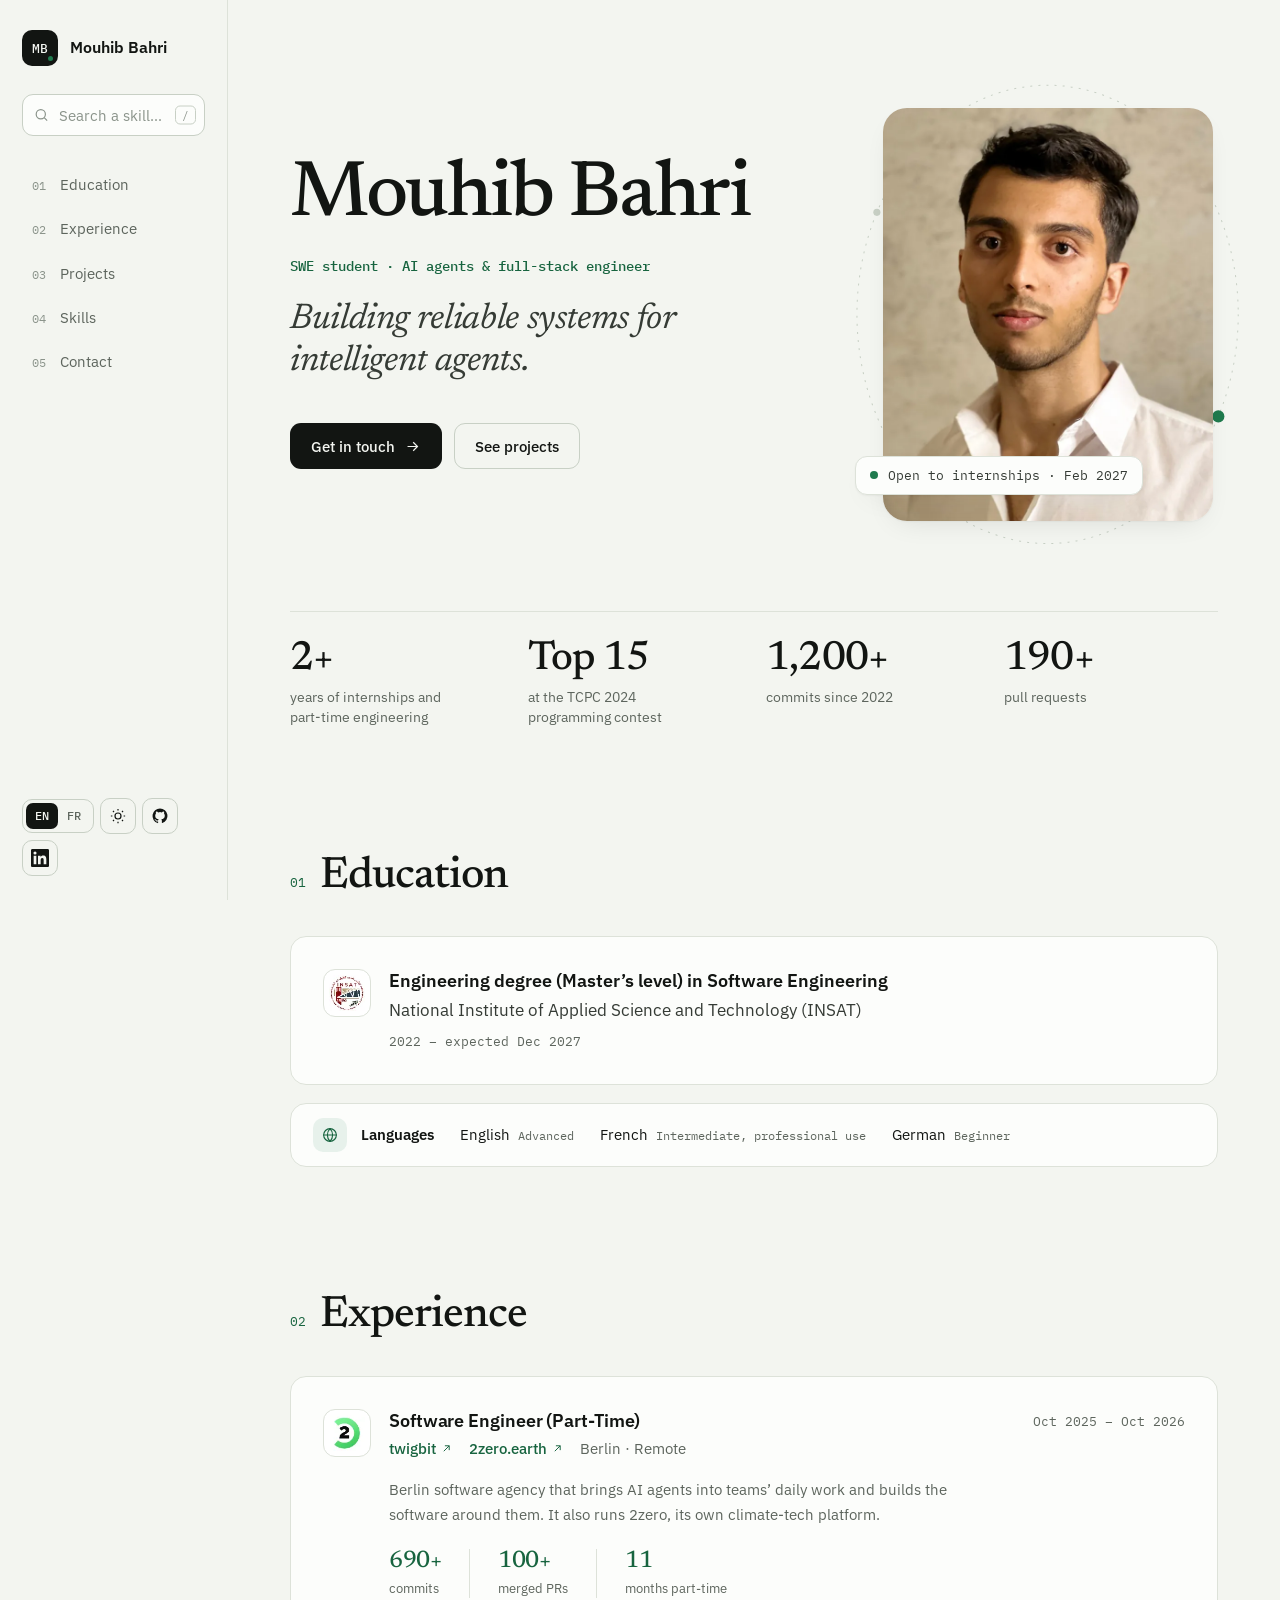
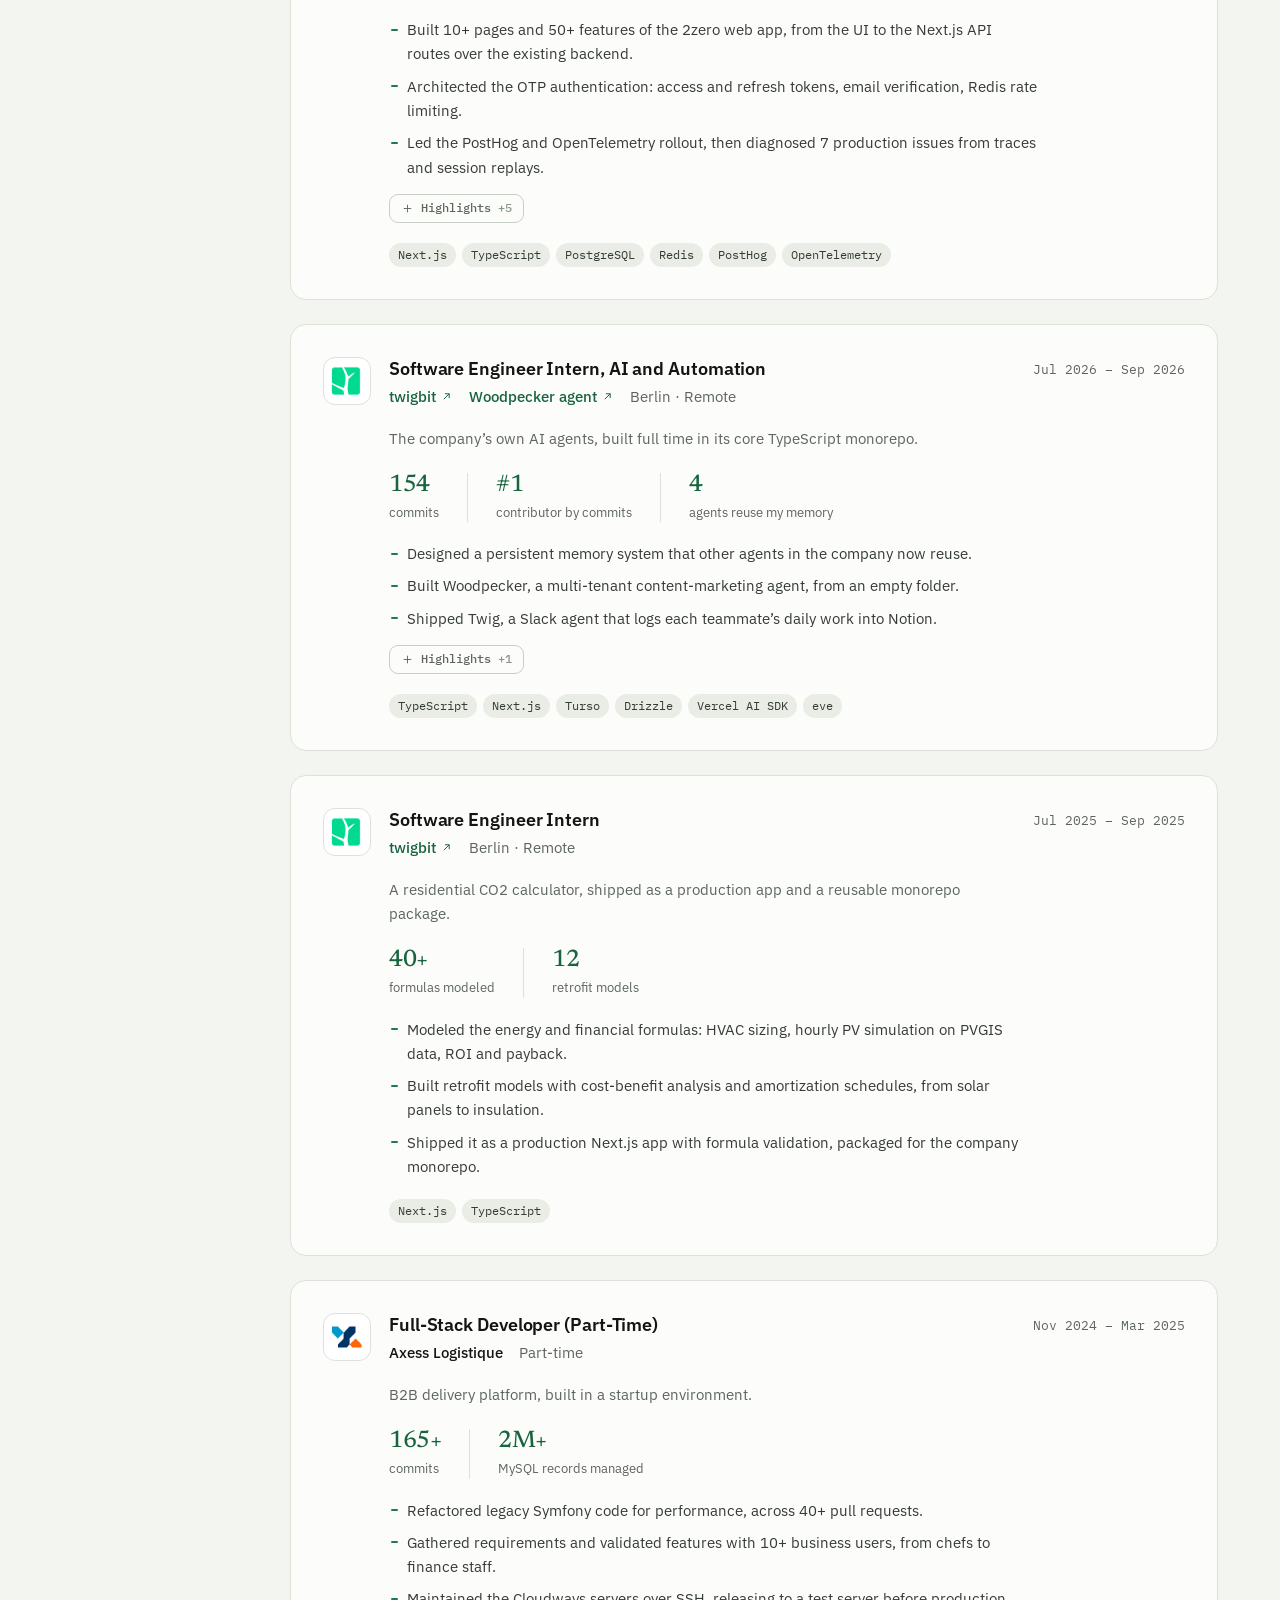
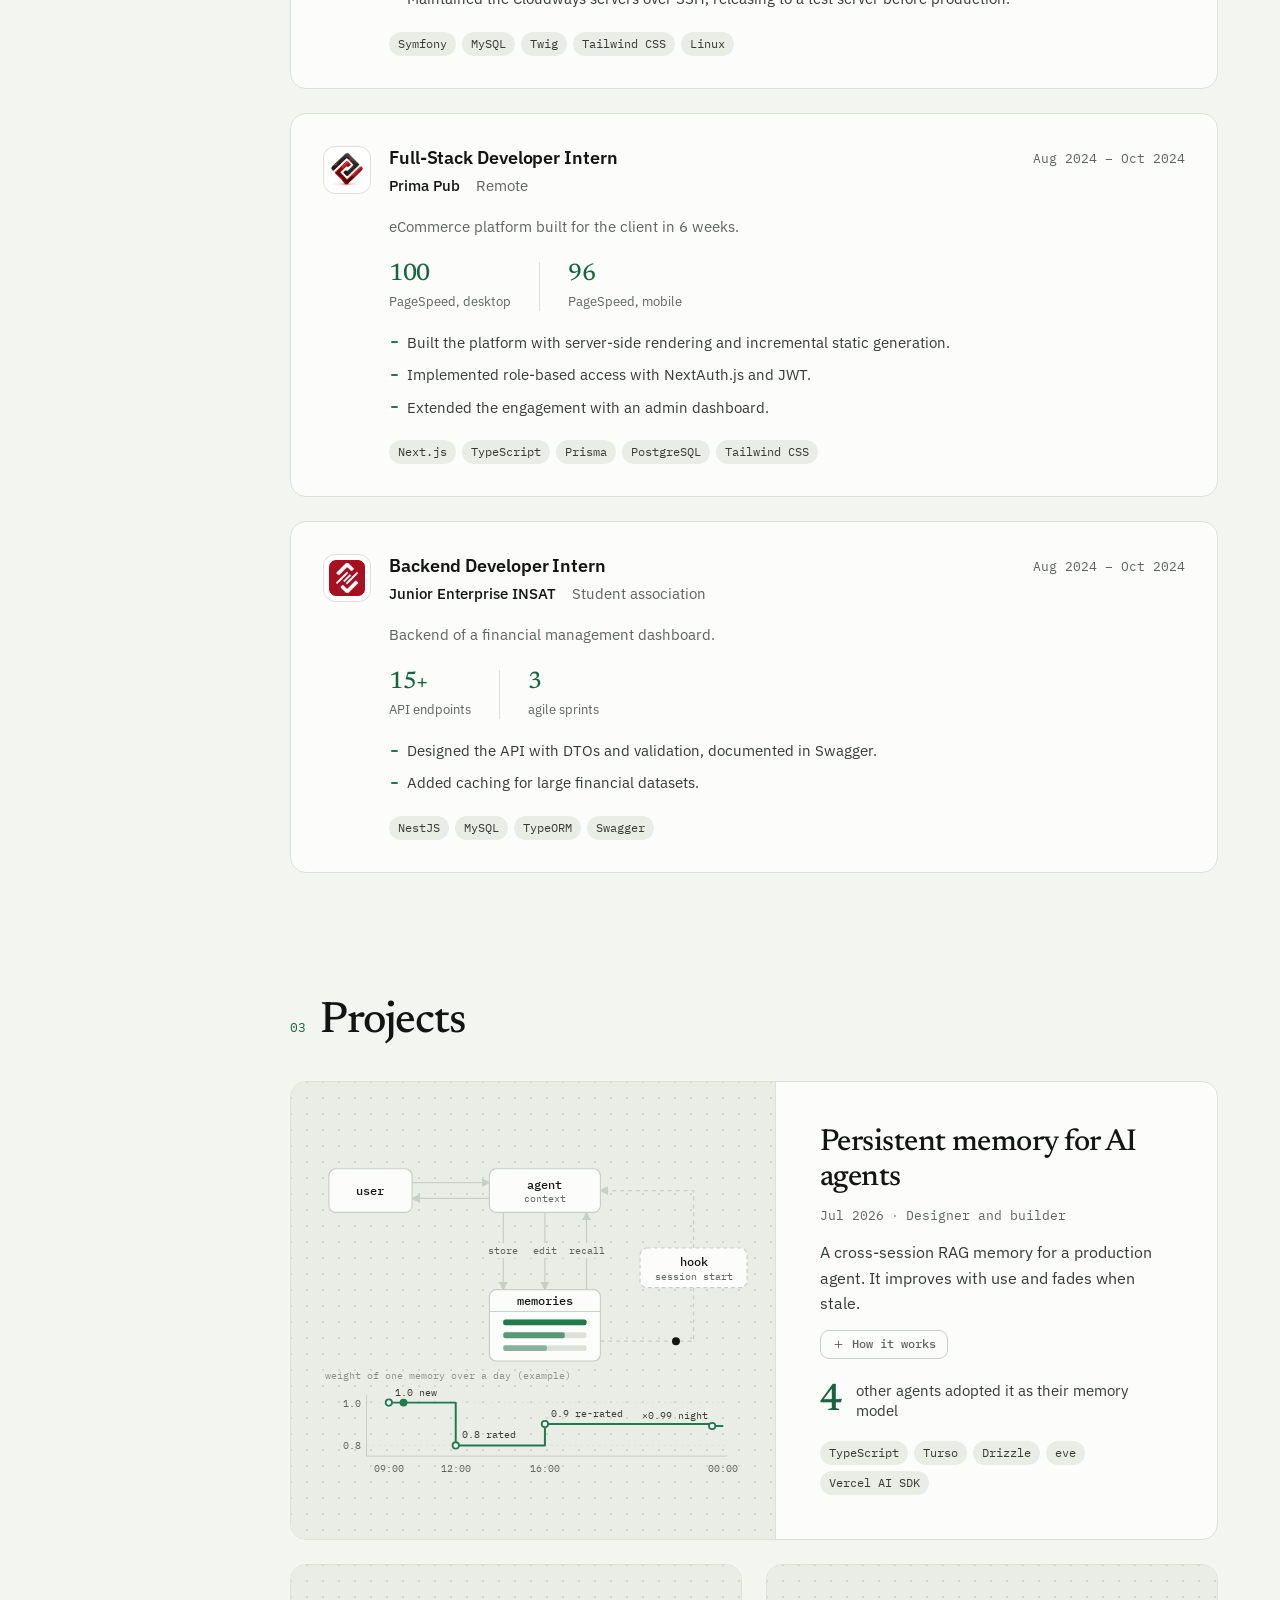
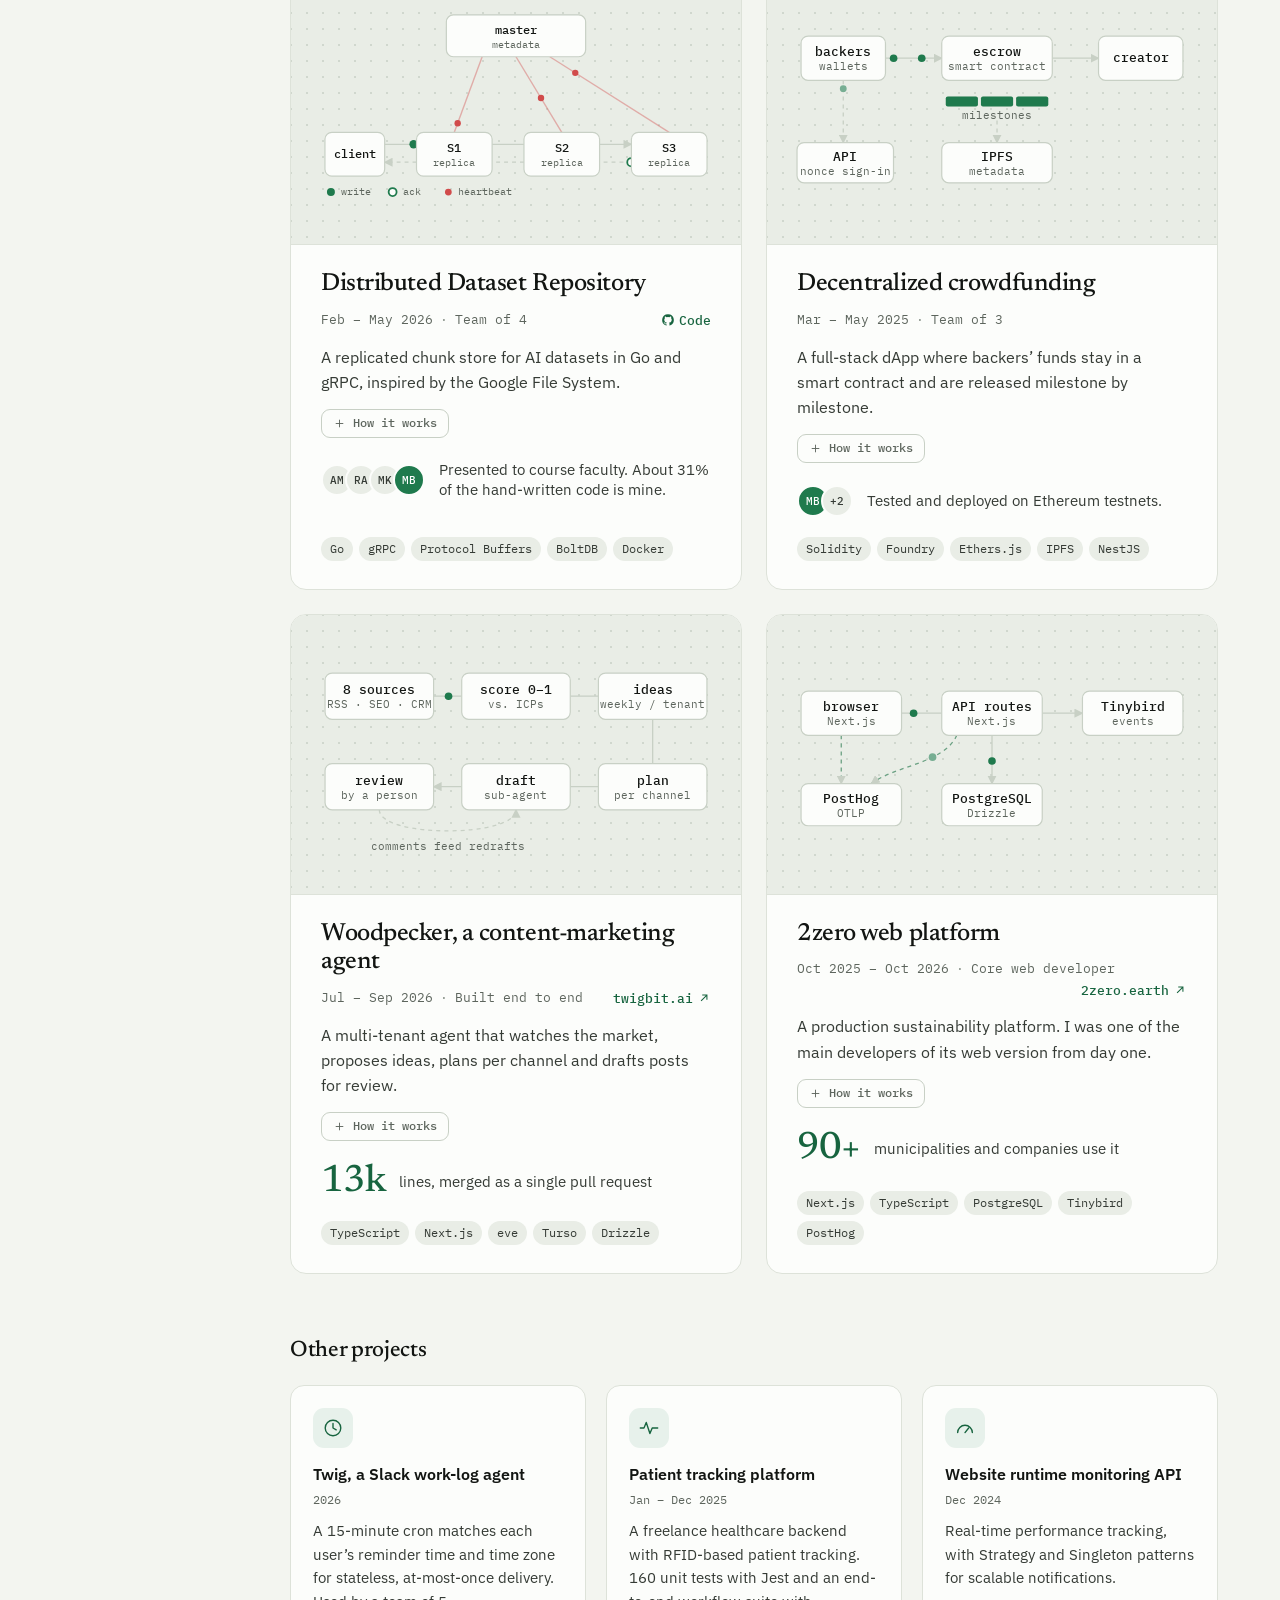
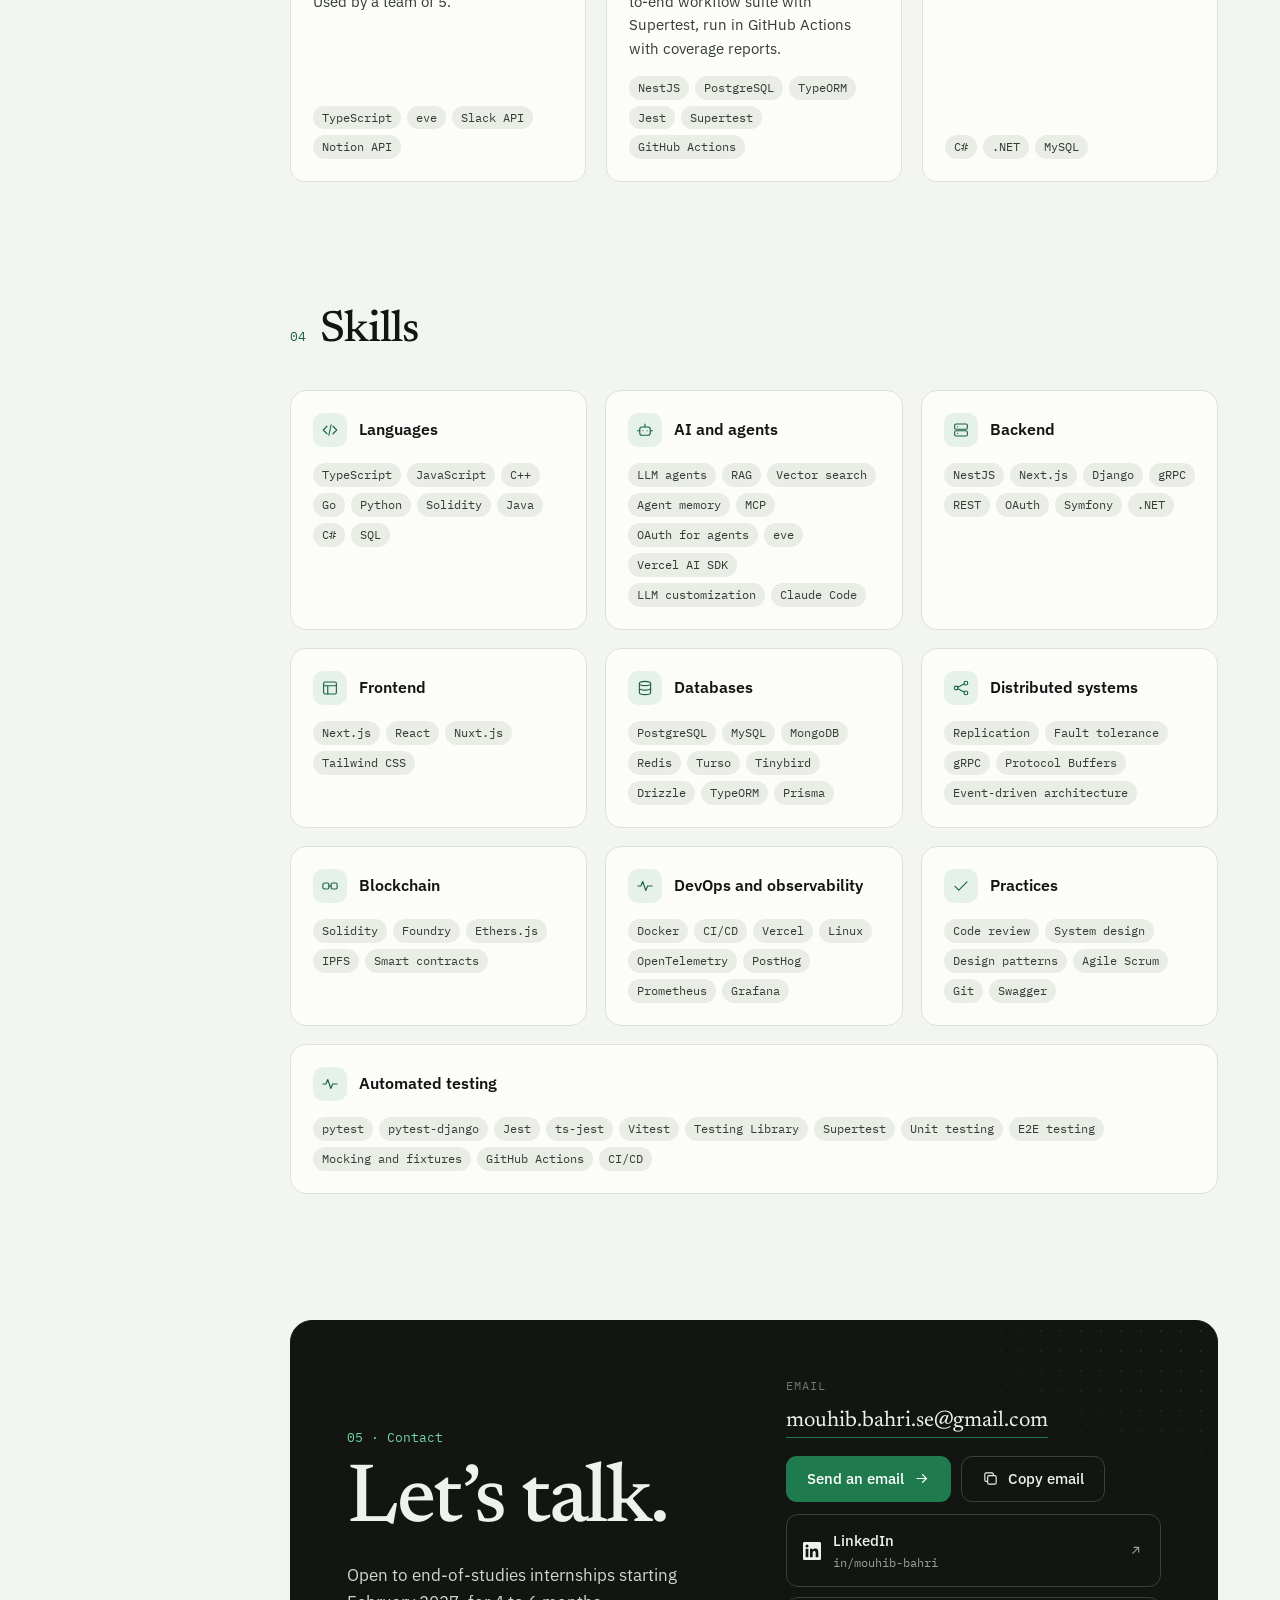
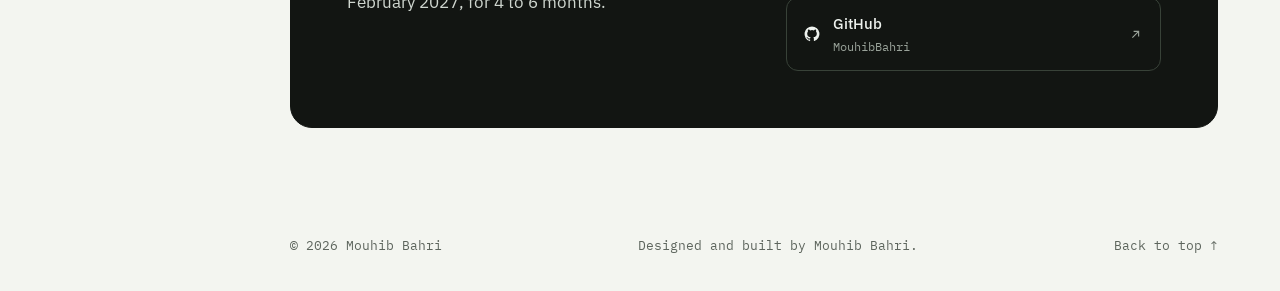
==== commit 9d0b8aae: "Patient tracking uses PostgreSQL; languages bar on surface background Co-Authored-By: Claude Opus 5." ====
--- a/index.html
+++ b/index.html
@@ -74,7 +74,7 @@
 <button class="icon-btn finder-next" type="button" aria-label="Next match"><svg viewBox="0 0 24 24" aria-hidden="true" fill="none" stroke="currentColor" stroke-width="1.8"><path d="m6 9 6 6 6-6"/></svg></button>
 <button class="icon-btn finder-clear" type="button" aria-label="Clear search"><svg viewBox="0 0 24 24" aria-hidden="true" fill="none" stroke="currentColor" stroke-width="1.7"><path d="M6 6l12 12M18 6 6 18"/></svg></button>
 </div>
-<script type="application/json" id="skill-index">[{"name":"TypeScript","n":8},{"name":"Next.js","n":6},{"name":"eve","n":4},{"name":"Drizzle","n":3},{"name":"MySQL","n":3},{"name":"NestJS","n":3},{"name":"PostgreSQL","n":3},{"name":"Turso","n":3},{"name":"Vercel AI SDK","n":3},{"name":"Notion API","n":2},{"name":"OpenTelemetry","n":2},{"name":"PostHog","n":2},{"name":"Slack API","n":2},{"name":"Tailwind CSS","n":2},{"name":"TypeORM","n":2},{"name":".NET","n":1},{"name":"Bash","n":1},{"name":"BoltDB","n":1},{"name":"C#","n":1},{"name":"Django","n":1},{"name":"Docker","n":1},{"name":"E2E testing","n":1},{"name":"Ethers.js","n":1},{"name":"Foundry","n":1},{"name":"GitHub Actions","n":1},{"name":"Go","n":1},{"name":"gRPC","n":1},{"name":"IPFS","n":1},{"name":"Jest","n":1},{"name":"Linux","n":1},{"name":"MCP","n":1},{"name":"MongoDB","n":1},{"name":"Prisma","n":1},{"name":"Protocol Buffers","n":1},{"name":"pytest","n":1},{"name":"Python","n":1},{"name":"RAG","n":1},{"name":"React","n":1},{"name":"Redis","n":1},{"name":"Solidity","n":1},{"name":"Supertest","n":1},{"name":"Swagger","n":1},{"name":"Symfony","n":1},{"name":"Testing Library","n":1},{"name":"Tinybird","n":1},{"name":"Twig","n":1},{"name":"Vitest","n":1},{"name":"Agent memory","n":0},{"name":"Agile Scrum","n":0},{"name":"C++","n":0},{"name":"CI/CD","n":0},{"name":"Claude Code","n":0},{"name":"Code review","n":0},{"name":"Design patterns","n":0},{"name":"Event-driven architecture","n":0},{"name":"Fault tolerance","n":0},{"name":"Git","n":0},{"name":"Grafana","n":0},{"name":"Java","n":0},{"name":"JavaScript","n":0},{"name":"LLM agents","n":0},{"name":"LLM customization","n":0},{"name":"Mocking and fixtures","n":0},{"name":"Nuxt.js","n":0},{"name":"OAuth","n":0},{"name":"OAuth for agents","n":0},{"name":"Prometheus","n":0},{"name":"pytest-django","n":0},{"name":"Replication","n":0},{"name":"REST","n":0},{"name":"Smart contracts","n":0},{"name":"SQL","n":0},{"name":"System design","n":0},{"name":"ts-jest","n":0},{"name":"Unit testing","n":0},{"name":"Vector search","n":0},{"name":"Vercel","n":0}]</script>
+<script type="application/json" id="skill-index">[{"name":"TypeScript","n":8},{"name":"Next.js","n":6},{"name":"eve","n":4},{"name":"PostgreSQL","n":4},{"name":"Drizzle","n":3},{"name":"MySQL","n":3},{"name":"NestJS","n":3},{"name":"Turso","n":3},{"name":"Vercel AI SDK","n":3},{"name":"Notion API","n":2},{"name":"OpenTelemetry","n":2},{"name":"PostHog","n":2},{"name":"Slack API","n":2},{"name":"Tailwind CSS","n":2},{"name":"TypeORM","n":2},{"name":".NET","n":1},{"name":"Bash","n":1},{"name":"BoltDB","n":1},{"name":"C#","n":1},{"name":"Django","n":1},{"name":"Docker","n":1},{"name":"E2E testing","n":1},{"name":"Ethers.js","n":1},{"name":"Foundry","n":1},{"name":"GitHub Actions","n":1},{"name":"Go","n":1},{"name":"gRPC","n":1},{"name":"IPFS","n":1},{"name":"Jest","n":1},{"name":"Linux","n":1},{"name":"MCP","n":1},{"name":"MongoDB","n":1},{"name":"Prisma","n":1},{"name":"Protocol Buffers","n":1},{"name":"pytest","n":1},{"name":"Python","n":1},{"name":"RAG","n":1},{"name":"React","n":1},{"name":"Redis","n":1},{"name":"Solidity","n":1},{"name":"Supertest","n":1},{"name":"Swagger","n":1},{"name":"Symfony","n":1},{"name":"Testing Library","n":1},{"name":"Tinybird","n":1},{"name":"Twig","n":1},{"name":"Vitest","n":1},{"name":"Agent memory","n":0},{"name":"Agile Scrum","n":0},{"name":"C++","n":0},{"name":"CI/CD","n":0},{"name":"Claude Code","n":0},{"name":"Code review","n":0},{"name":"Design patterns","n":0},{"name":"Event-driven architecture","n":0},{"name":"Fault tolerance","n":0},{"name":"Git","n":0},{"name":"Grafana","n":0},{"name":"Java","n":0},{"name":"JavaScript","n":0},{"name":"LLM agents","n":0},{"name":"LLM customization","n":0},{"name":"Mocking and fixtures","n":0},{"name":"Nuxt.js","n":0},{"name":"OAuth","n":0},{"name":"OAuth for agents","n":0},{"name":"Prometheus","n":0},{"name":"pytest-django","n":0},{"name":"Replication","n":0},{"name":"REST","n":0},{"name":"Smart contracts","n":0},{"name":"SQL","n":0},{"name":"System design","n":0},{"name":"ts-jest","n":0},{"name":"Unit testing","n":0},{"name":"Vector search","n":0},{"name":"Vercel","n":0}]</script>
 <script type="application/json" id="i18n">{"none":"No match","inSkills":"Listed in skills","matches":"matches","match":"match"}</script>
 <main id="main">
 <section class="hero" id="top" aria-labelledby="hero-name">
@@ -281,12 +281,12 @@
 <p class="mini-line">A 15-minute cron matches each user’s reminder time and time zone for stateless, at-most-once delivery. Used by a team of 5.</p>
 <ul class="tags"><li data-skill="typescript">TypeScript</li><li data-skill="eve">eve</li><li data-skill="slack api">Slack API</li><li data-skill="notion api">Notion API</li></ul>
 </li>
-<li class="mini reveal" data-skills="nestjs|typeorm|jest|supertest|github actions" data-label="Patient tracking platform">
+<li class="mini reveal" data-skills="nestjs|postgresql|typeorm|jest|supertest|github actions" data-label="Patient tracking platform">
 <span class="logo logo-glyph" aria-hidden="true"><svg viewBox="0 0 24 24" aria-hidden="true" fill="none" stroke="currentColor" stroke-width="1.5" stroke-linecap="round" stroke-linejoin="round"><path d="M2.5 12h4l2.5-6 4 12 2.5-6h6"/></svg></span>
 <h4>Patient tracking platform</h4>
 <p class="mono muted">Jan – Dec 2025</p>
 <p class="mini-line">A freelance healthcare backend with RFID-based patient tracking. 160 unit tests with Jest and an end-to-end workflow suite with Supertest, run in GitHub Actions with coverage reports.</p>
-<ul class="tags"><li data-skill="nestjs">NestJS</li><li data-skill="typeorm">TypeORM</li><li data-skill="jest">Jest</li><li data-skill="supertest">Supertest</li><li data-skill="github actions">GitHub Actions</li></ul>
+<ul class="tags"><li data-skill="nestjs">NestJS</li><li data-skill="postgresql">PostgreSQL</li><li data-skill="typeorm">TypeORM</li><li data-skill="jest">Jest</li><li data-skill="supertest">Supertest</li><li data-skill="github actions">GitHub Actions</li></ul>
 </li>
 <li class="mini reveal" data-skills="c#|.net|mysql" data-label="Website runtime monitoring API">
 <span class="logo logo-glyph" aria-hidden="true"><svg viewBox="0 0 24 24" aria-hidden="true" fill="none" stroke="currentColor" stroke-width="1.5" stroke-linecap="round" stroke-linejoin="round"><path d="M4 17a8 8 0 1 1 16 0"/><path d="M12 17l4-5"/></svg></span>
--- a/assets/css/site.css
+++ b/assets/css/site.css
@@ -288,7 +288,7 @@
 .skill h3 { display: flex; align-items: center; gap: 12px; font-size: 1rem; margin-bottom: 16px; }
 .skill-ic { display: inline-grid; place-items: center; width: 34px; height: 34px; border-radius: 10px; background: var(--accent-soft); color: var(--accent-ink); flex: none; }
 .skill-ic svg { width: 18px; height: 18px; }
-.spoken { display: flex; flex-wrap: wrap; align-items: center; gap: 10px 26px; margin-top: 18px; padding: 14px 22px; border: 1px solid var(--line); border-radius: 14px; font-size: 15px; color: var(--ink); }
+.spoken { display: flex; flex-wrap: wrap; align-items: center; gap: 10px 26px; margin-top: 18px; padding: 14px 22px; border: 1px solid var(--line); border-radius: var(--radius); background: var(--surface); font-size: 15px; color: var(--ink); }
 .spoken-k { font-weight: 600; margin-left: -12px; }
 .spoken .mono { font-size: 12px; margin-left: 4px; }
 
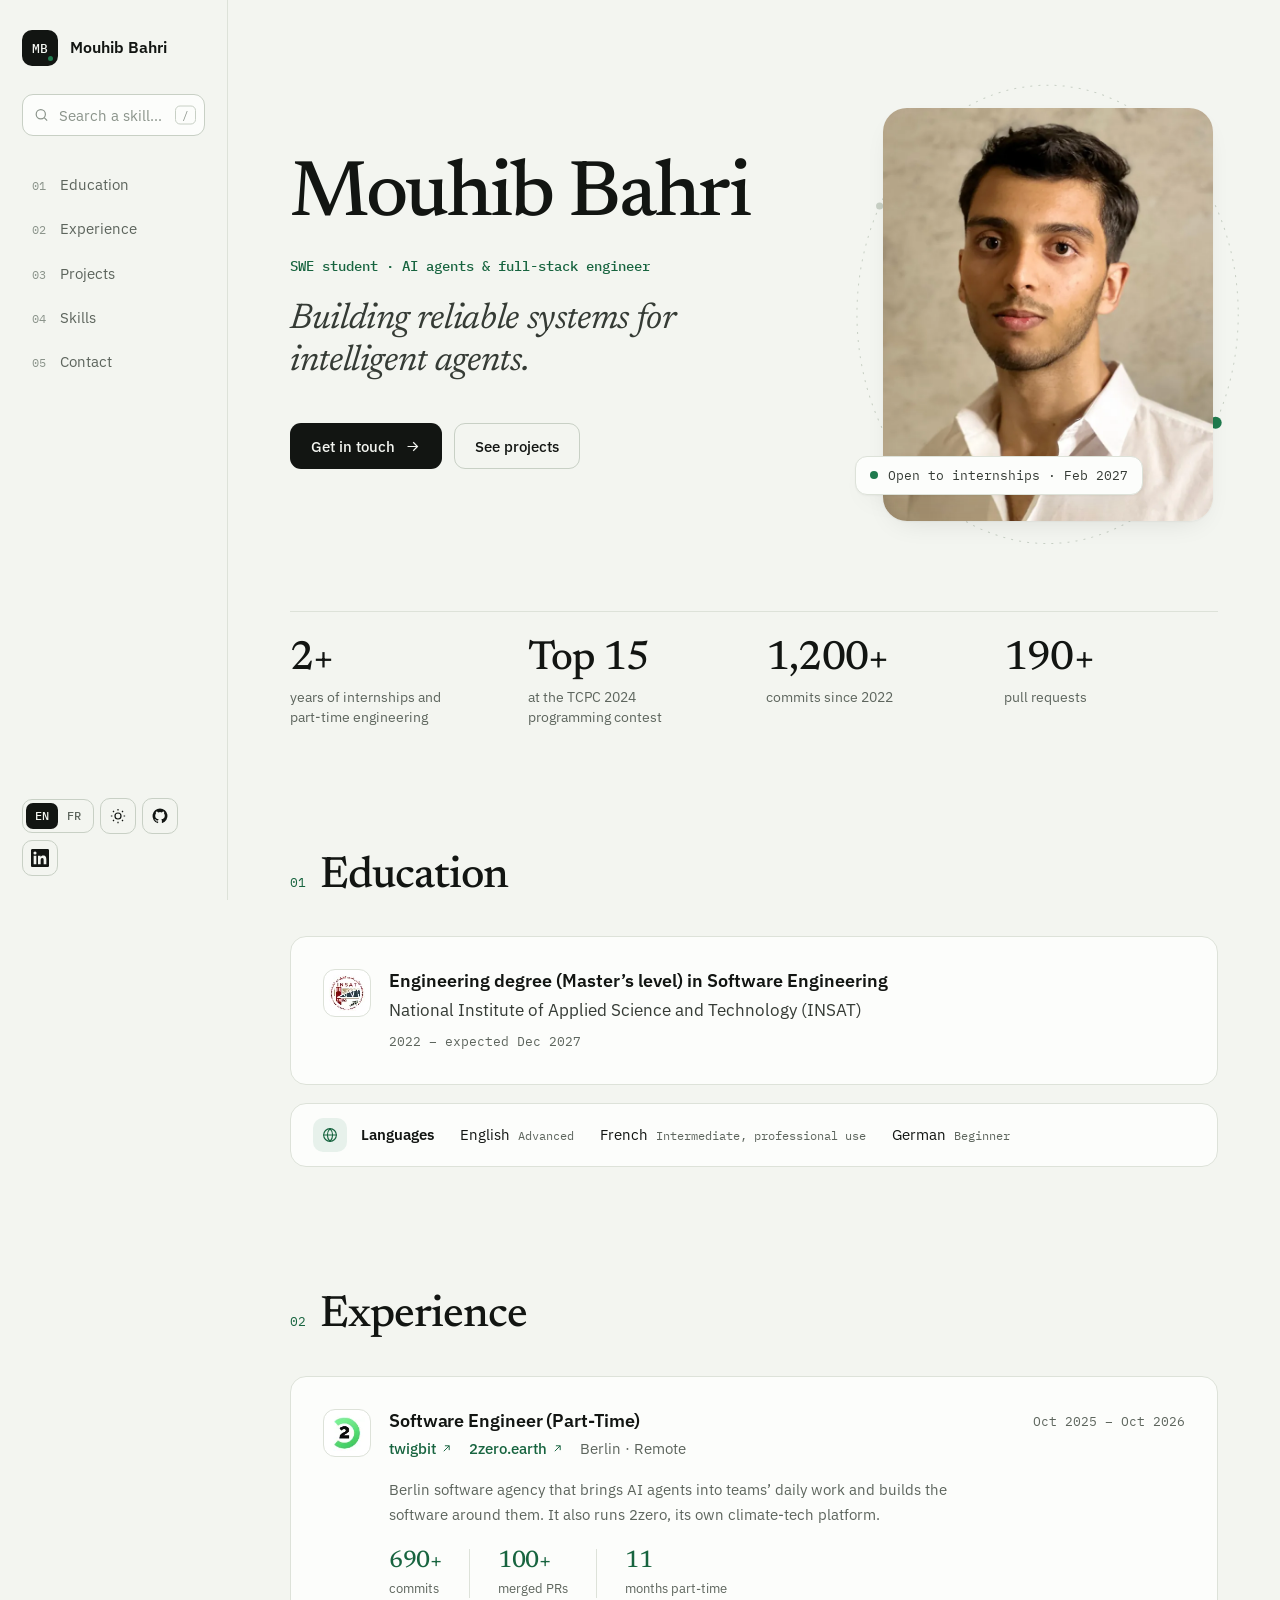
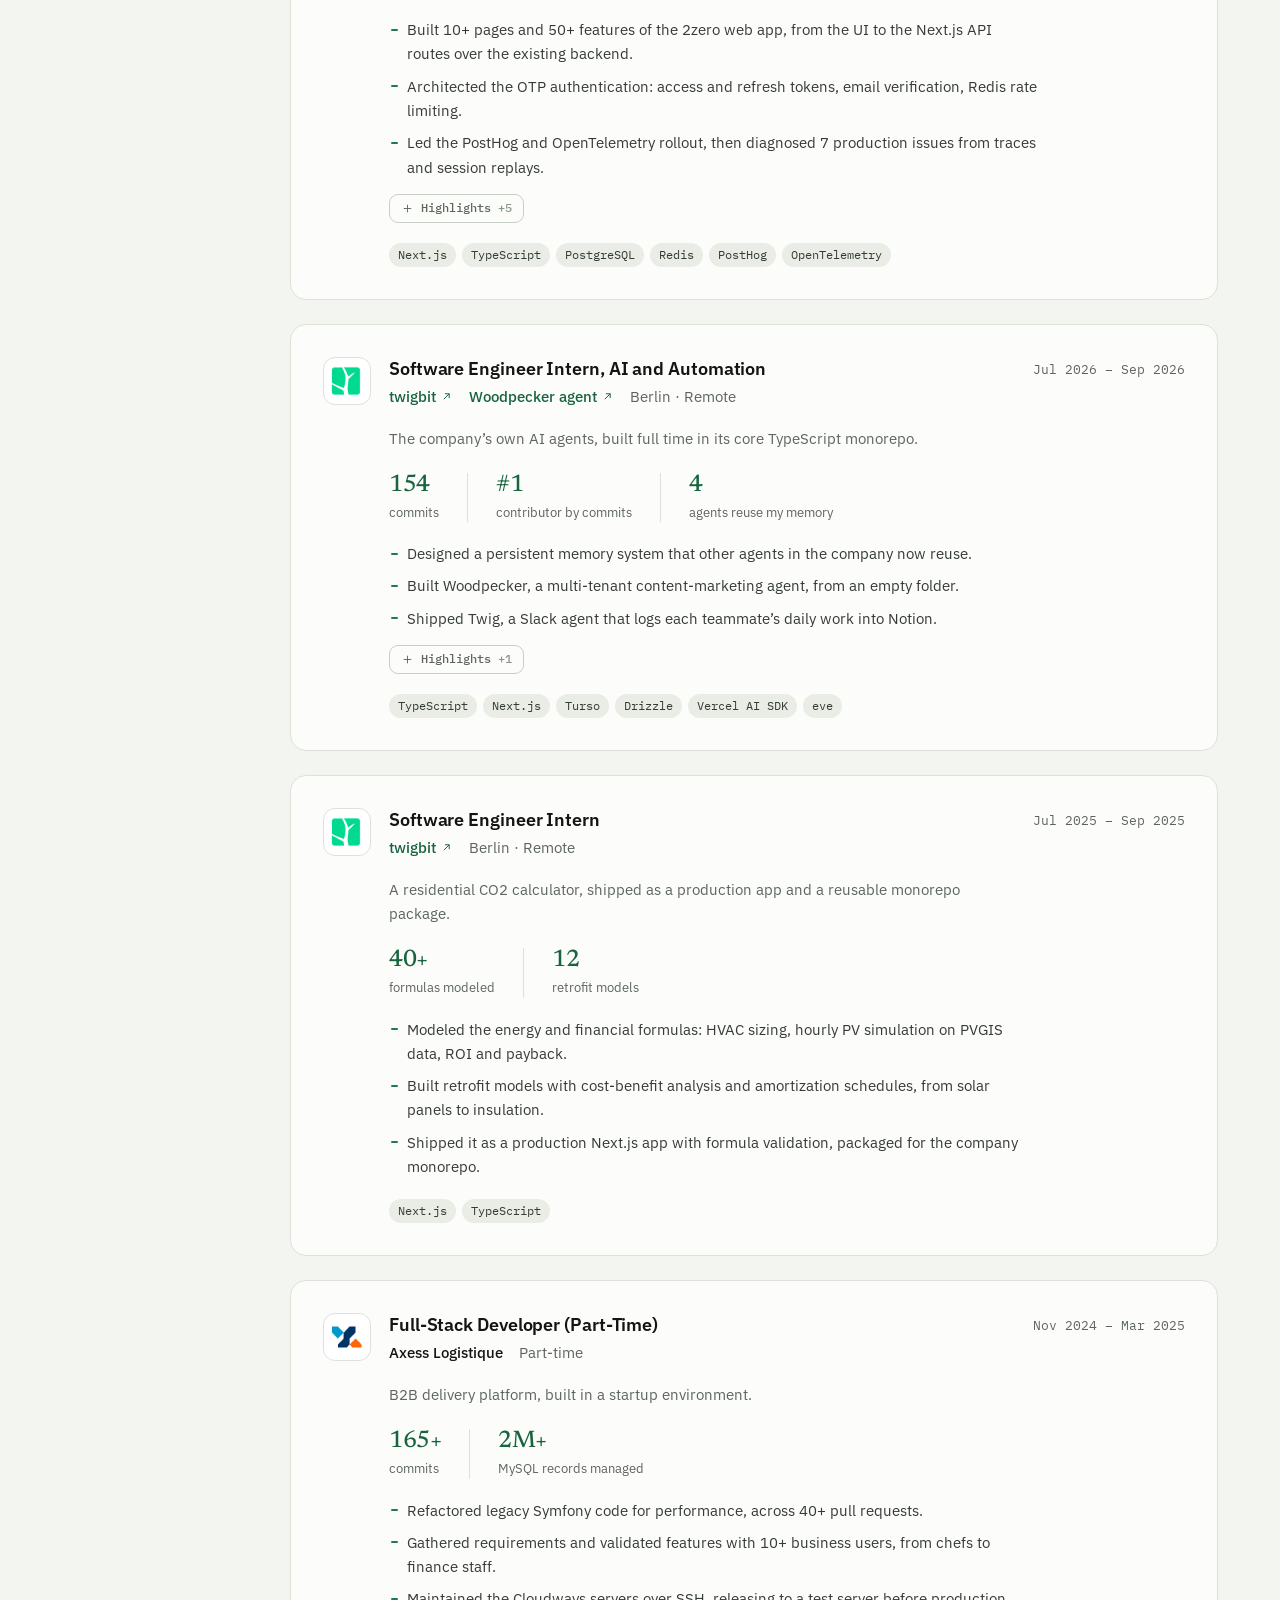
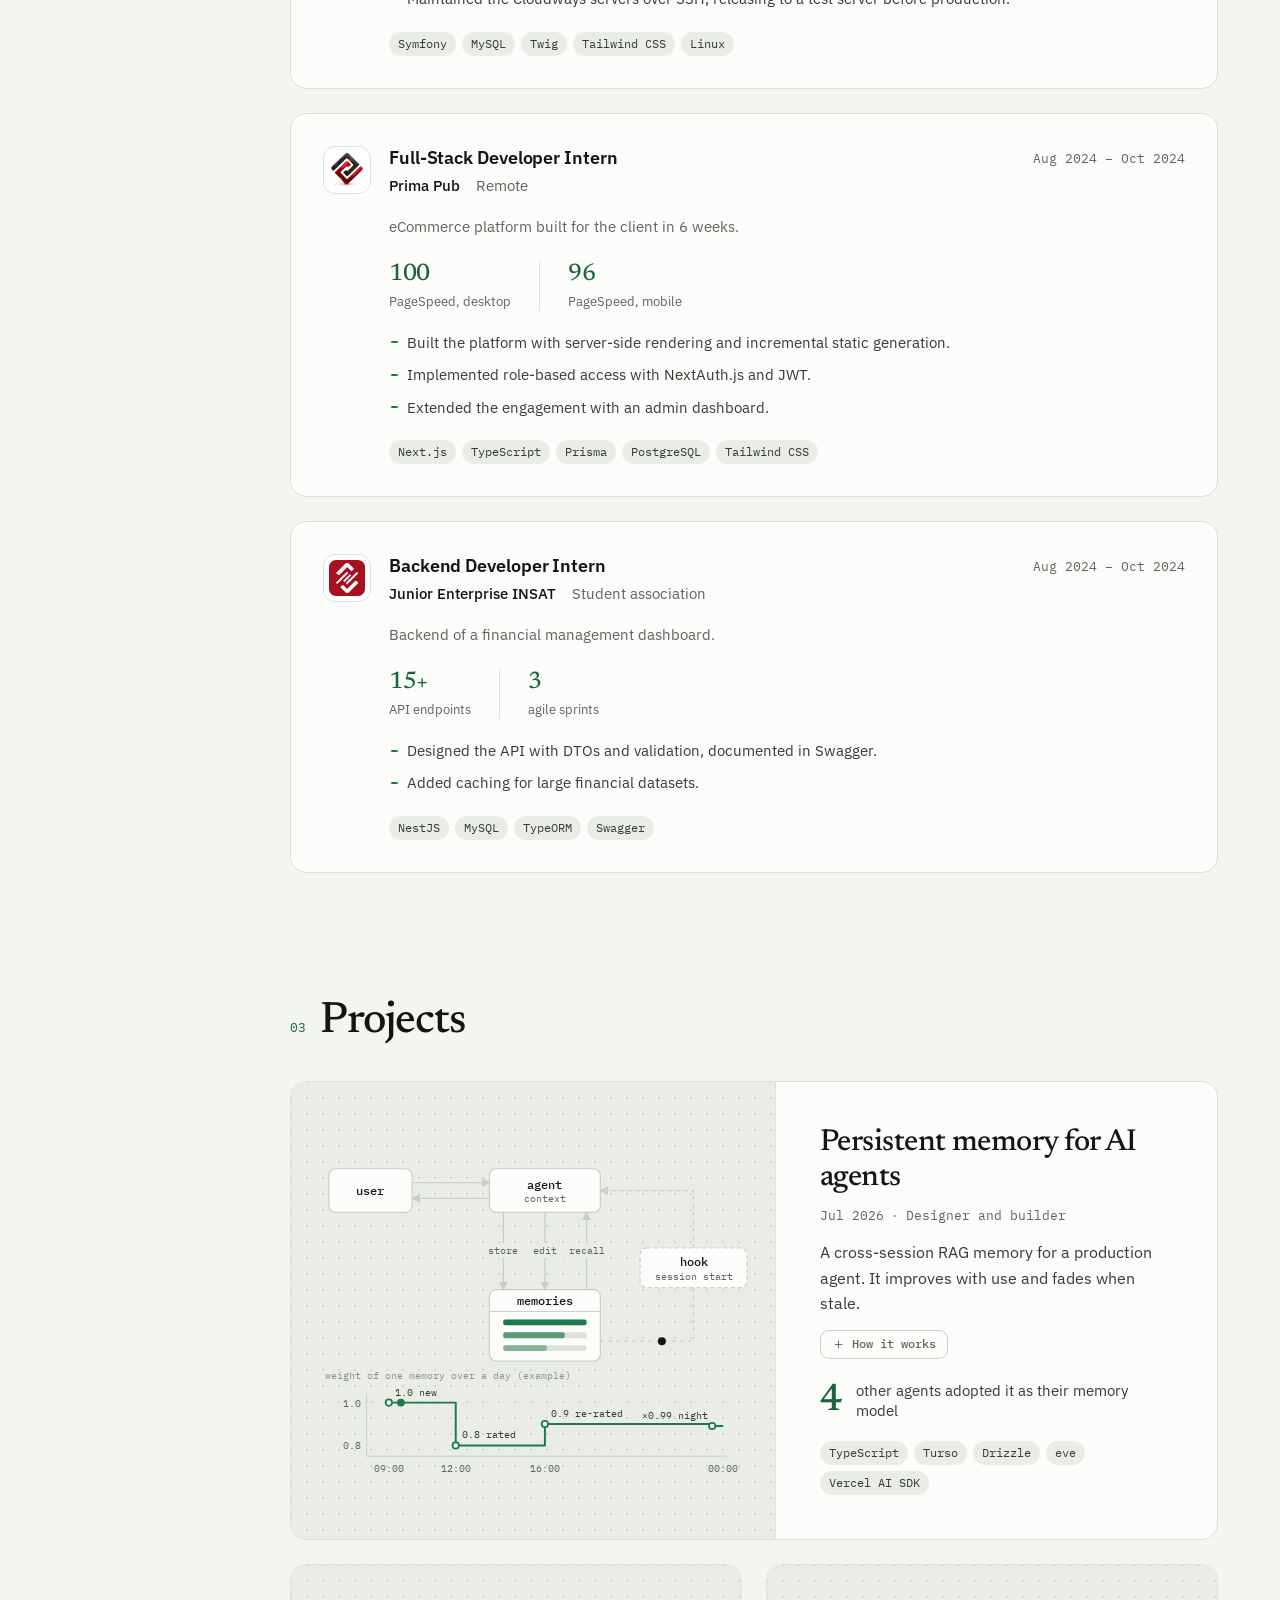
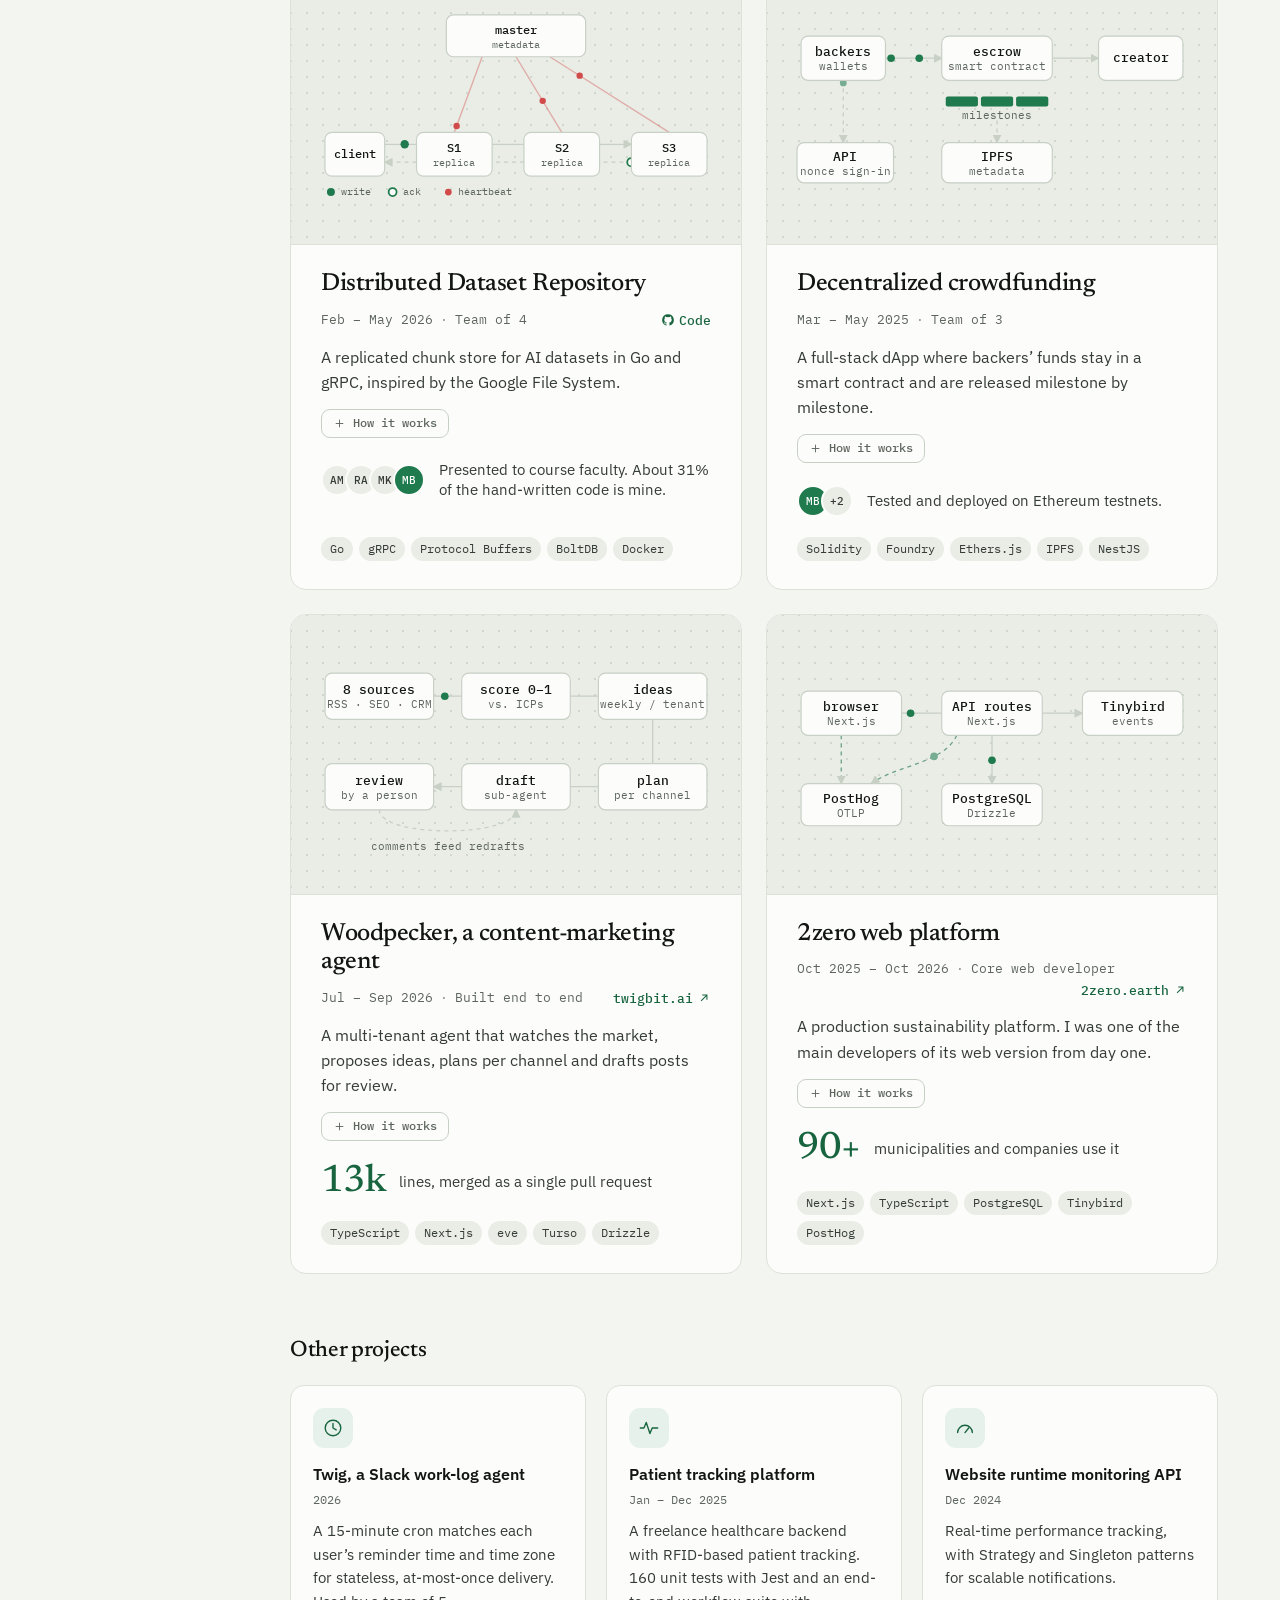
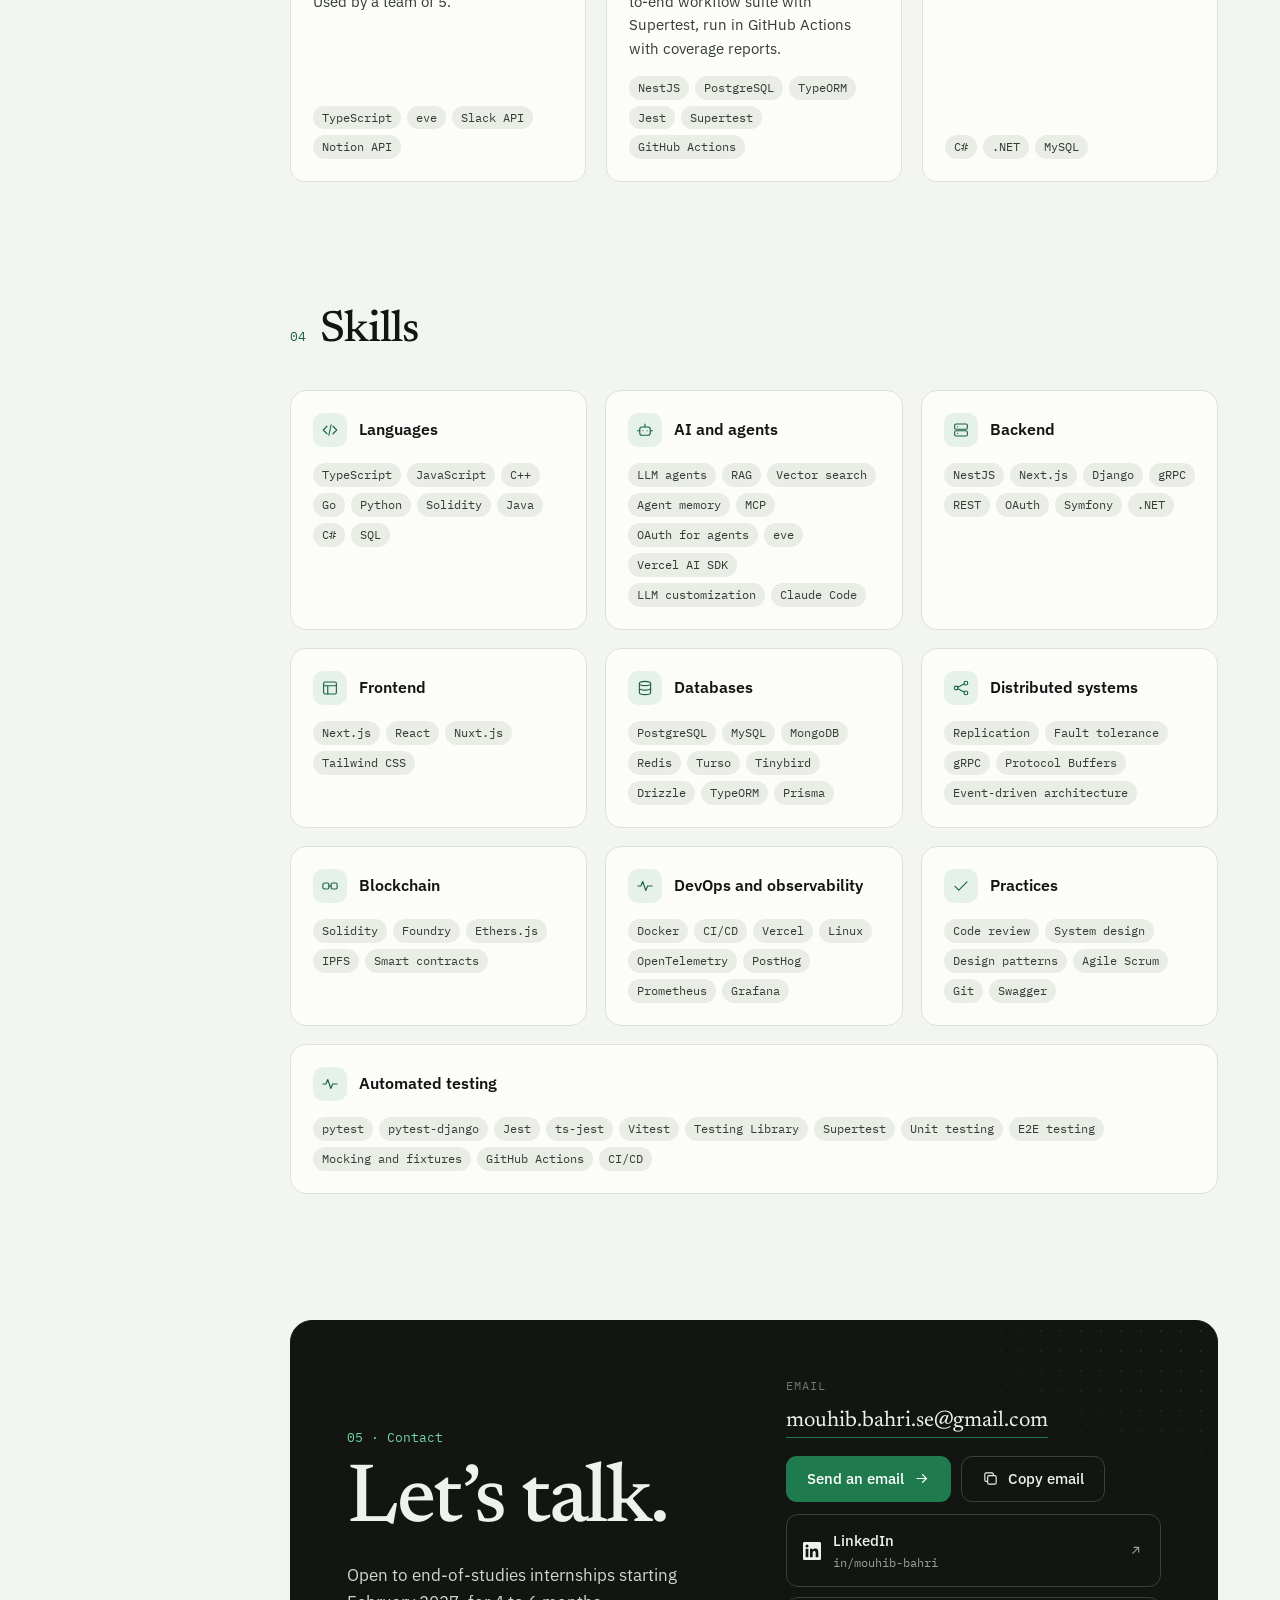
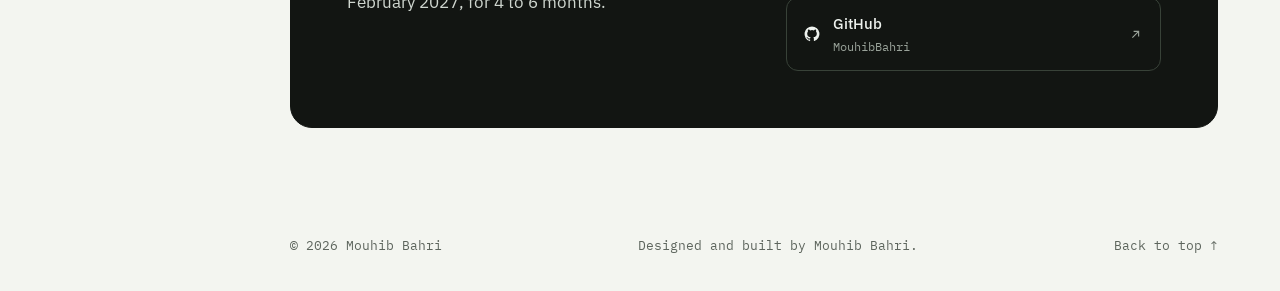
==== commit 2d63764c: "Cache-bust CSS and JS with content hashes Co-Authored-By: Claude Opus 5.5 <noreply@anthropic.com> Cl" ====
--- a/index.html
+++ b/index.html
@@ -29,7 +29,7 @@
 try{if(!localStorage.getItem("lang")&&/^fr\b/i.test(navigator.language||"")&&!/bot|crawl|spider/i.test(navigator.userAgent)){location.replace("fr/"+location.search+location.hash)}}catch(e){}
 })();
 </script>
-<link rel="stylesheet" href="./assets/css/site.css">
+<link rel="stylesheet" href="./assets/css/site.css?v=e051f83c">
 <script type="application/ld+json">{"@context":"https://schema.org","@type":"Person","name":"Mouhib Bahri","jobTitle":"Software Engineer","url":"https://mouhibbahri.github.io/","image":"https://mouhibbahri.github.io/assets/img/mouhib.jpg","email":"mailto:mouhib.bahri.se@gmail.com","sameAs":["https://github.com/MouhibBahri","https://www.linkedin.com/in/mouhib-bahri"],"alumniOf":{"@type":"CollegeOrUniversity","name":"INSAT"}}</script>
 </head>
 <body>
@@ -370,6 +370,6 @@
 <a href="#top">Back to top ↑</a>
 </footer>
 </main>
-<script src="./assets/js/site.js" defer></script>
+<script src="./assets/js/site.js?v=db5c9c48" defer></script>
 </body>
 </html>
